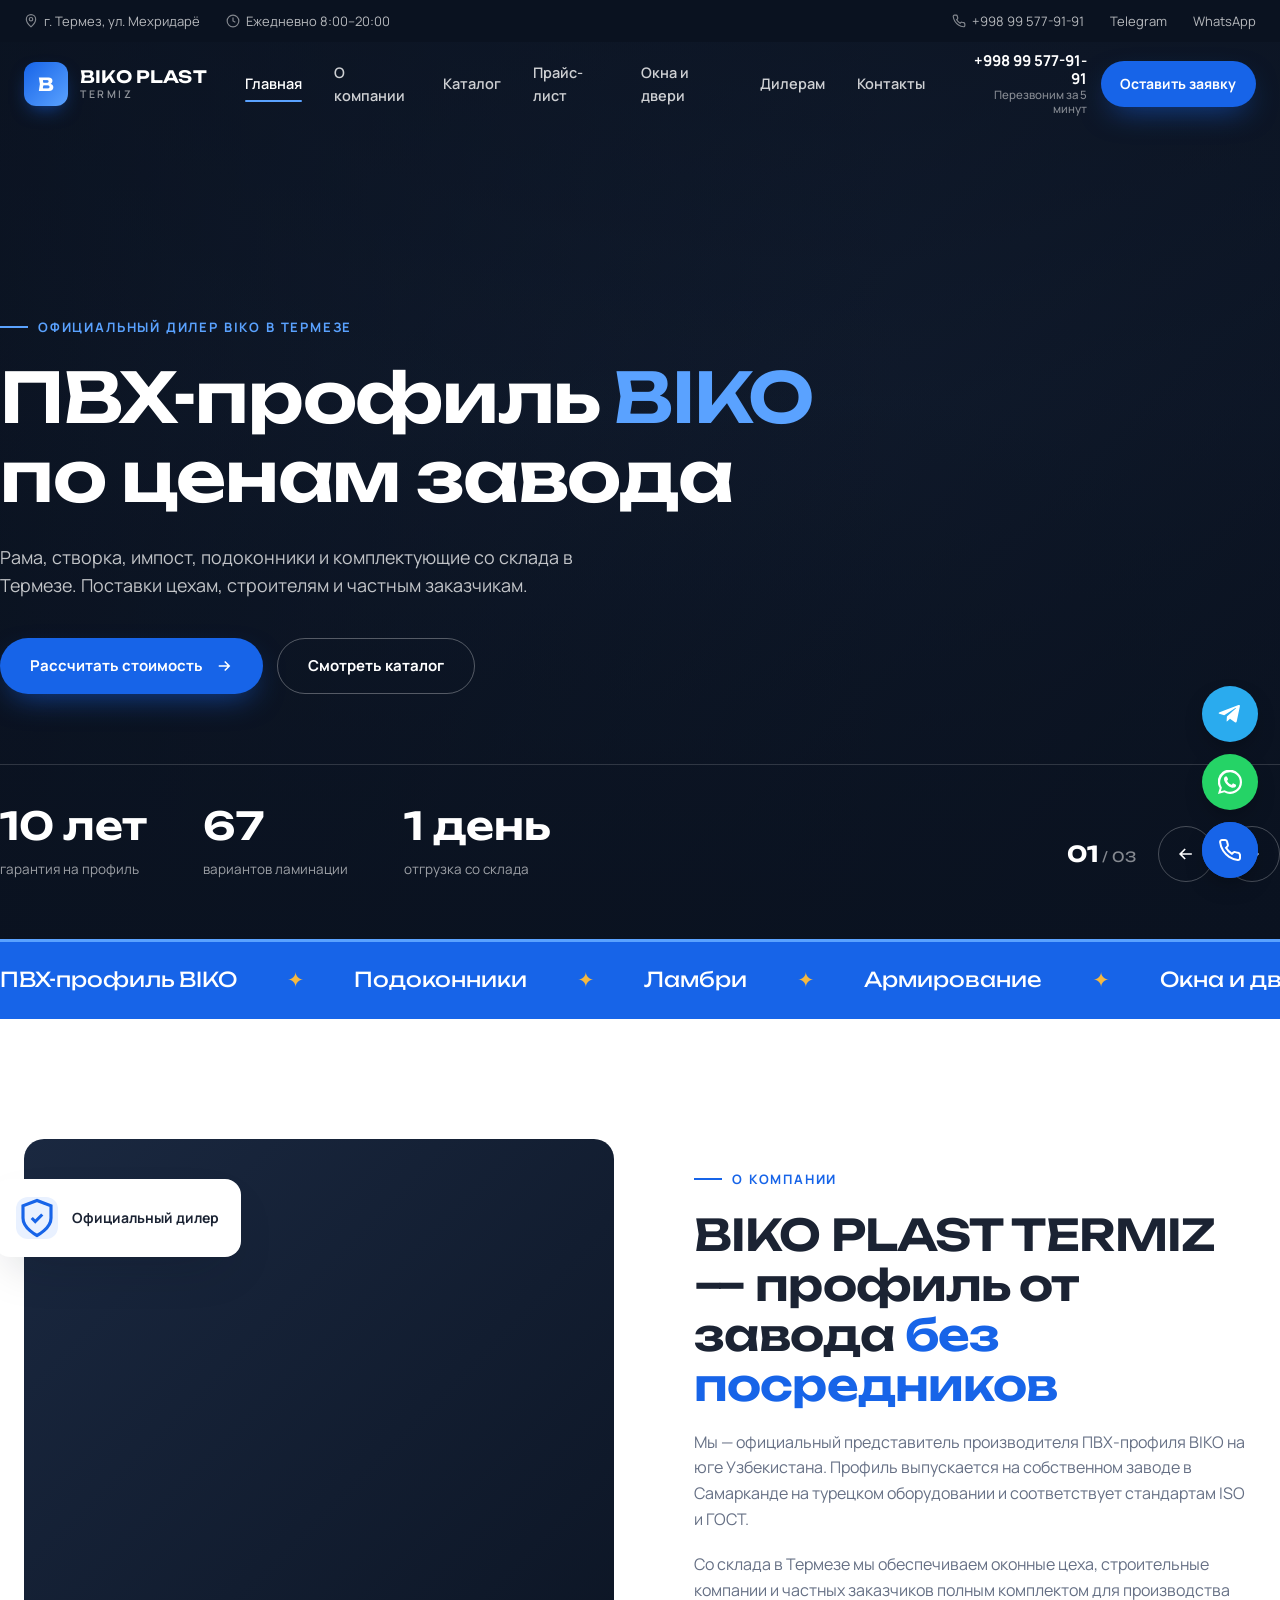
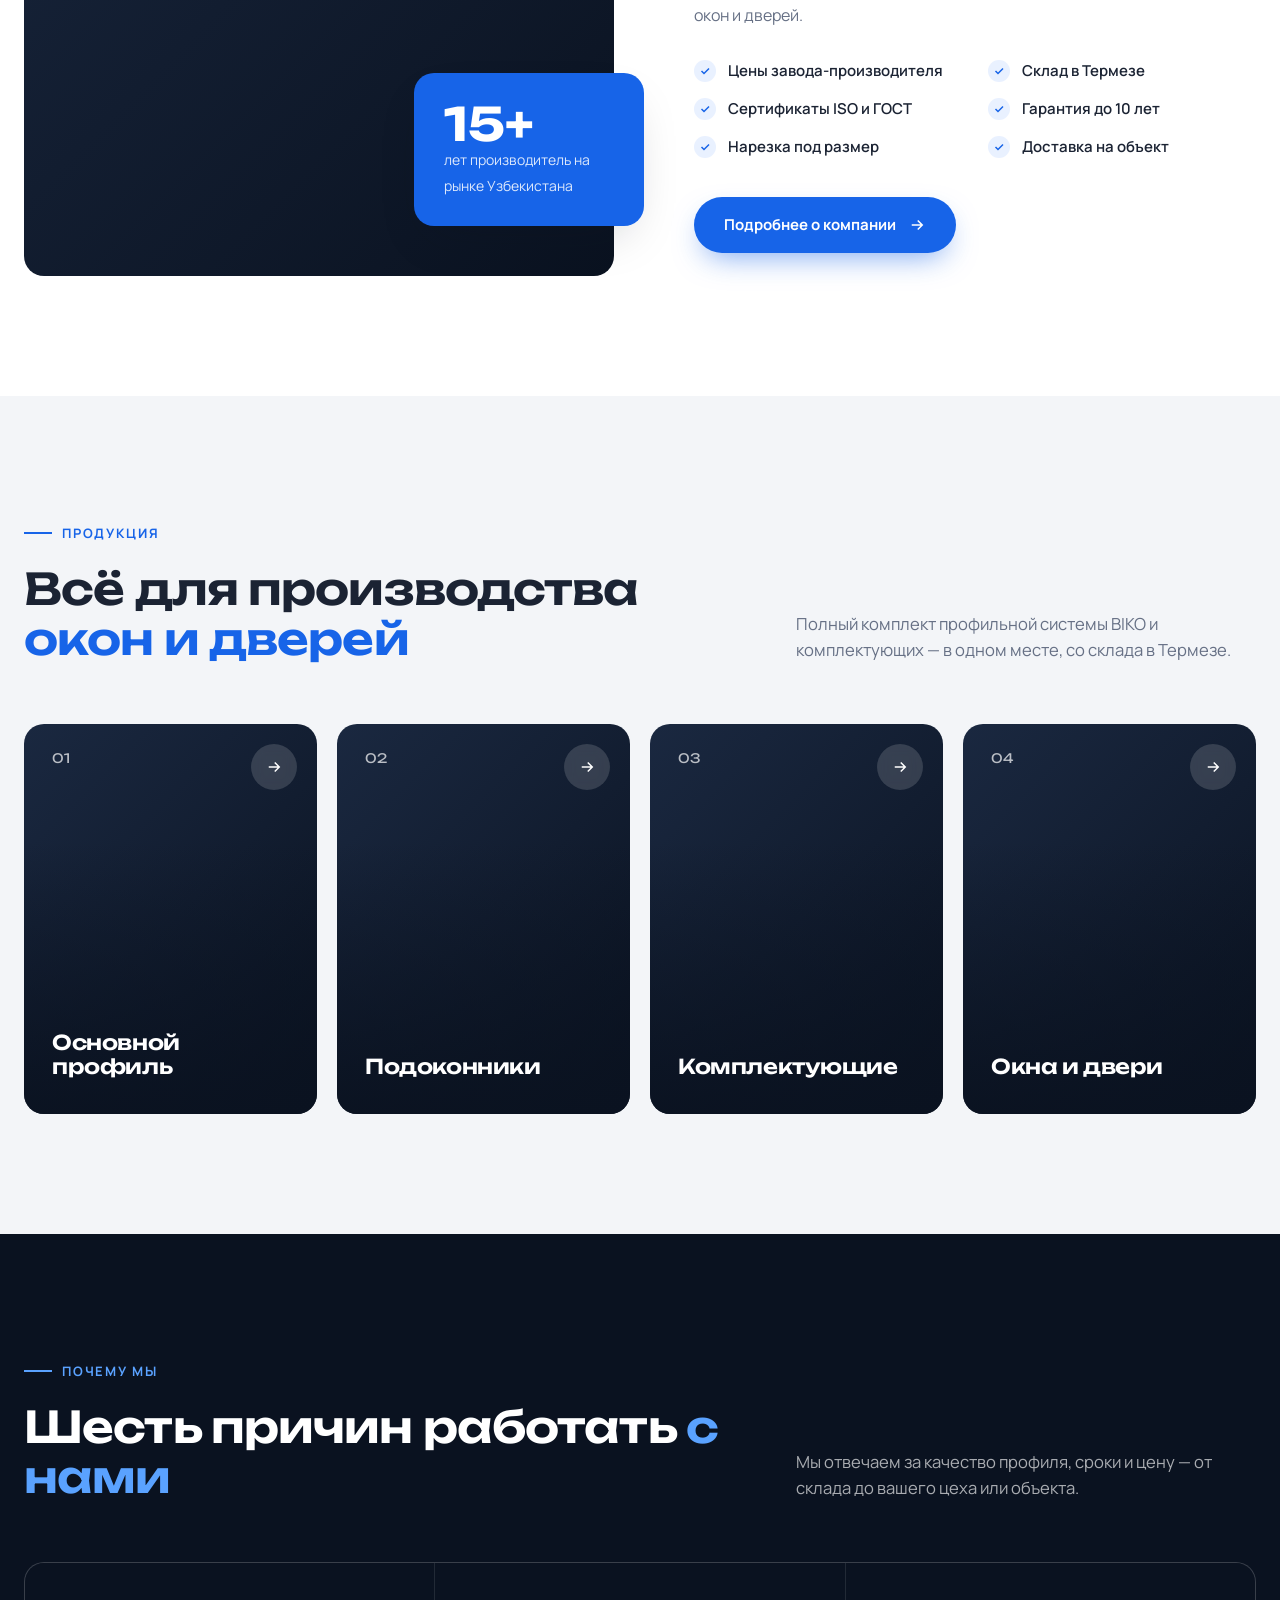
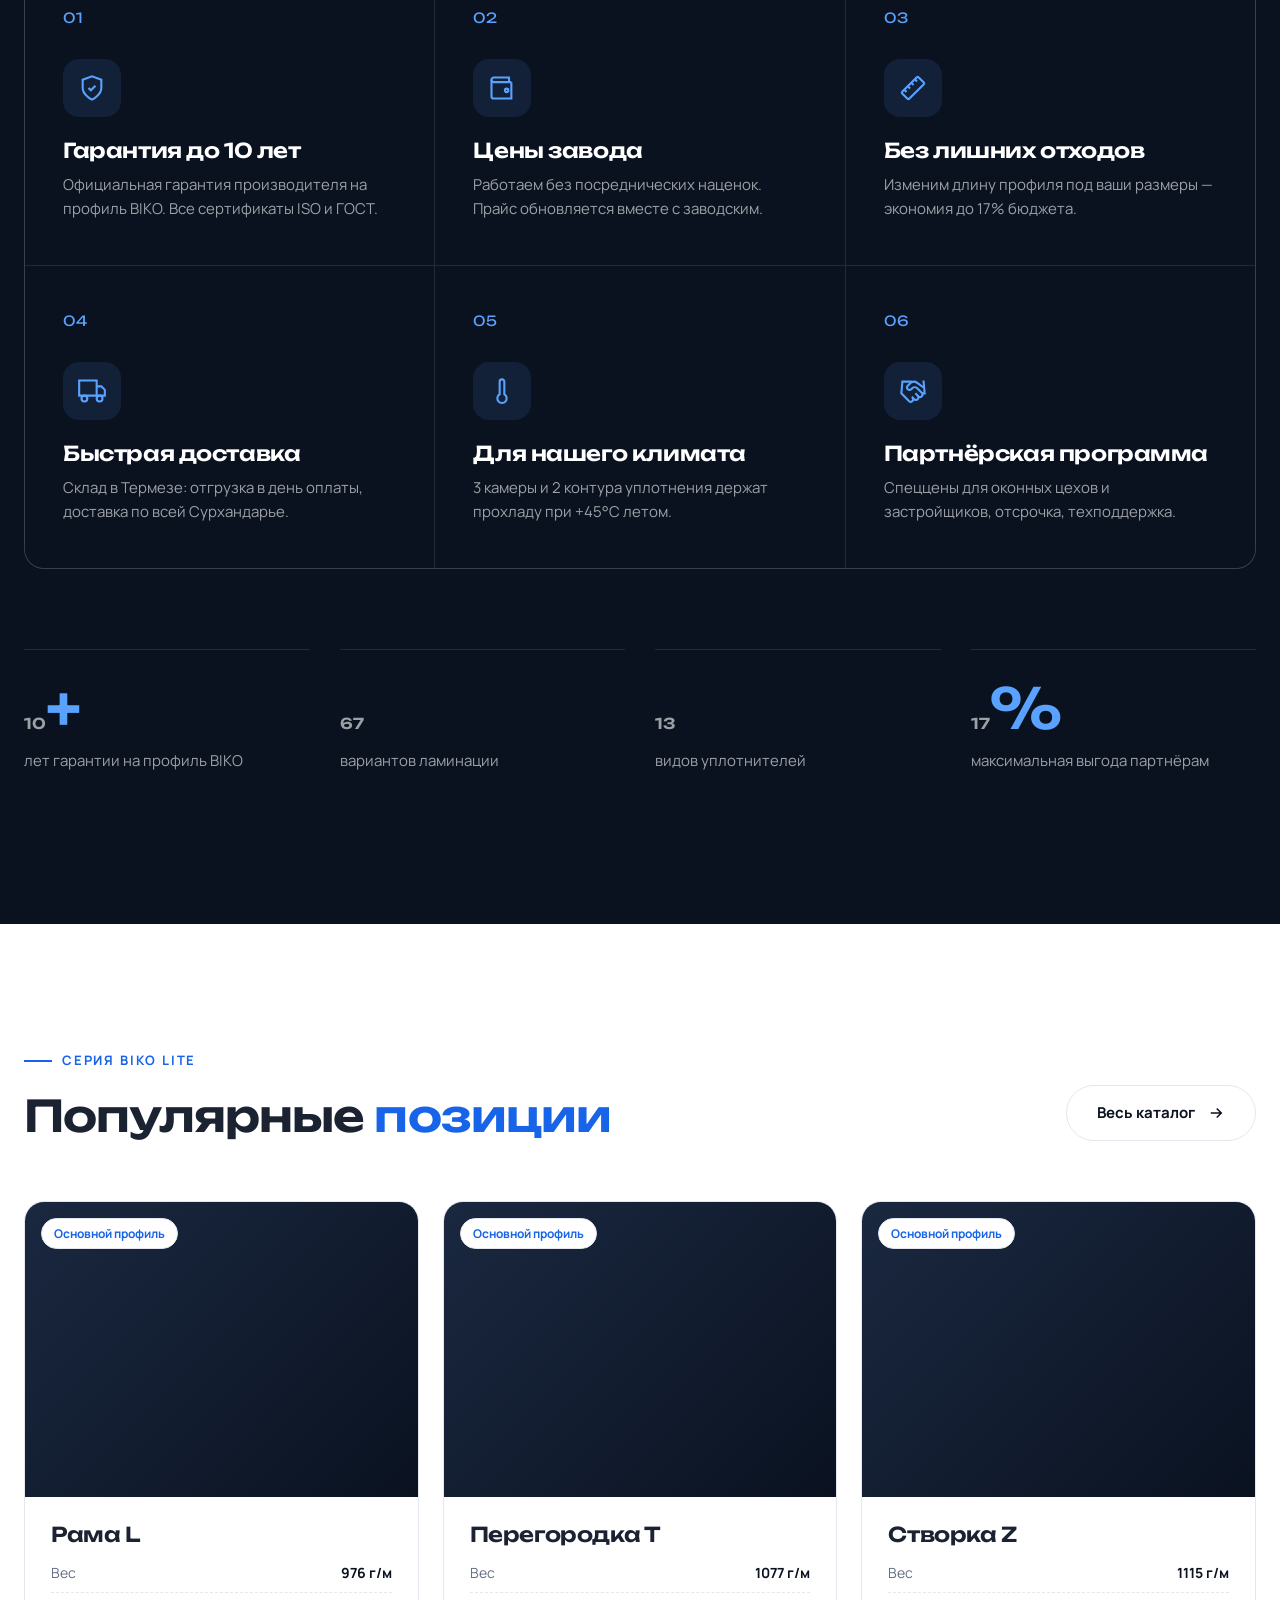
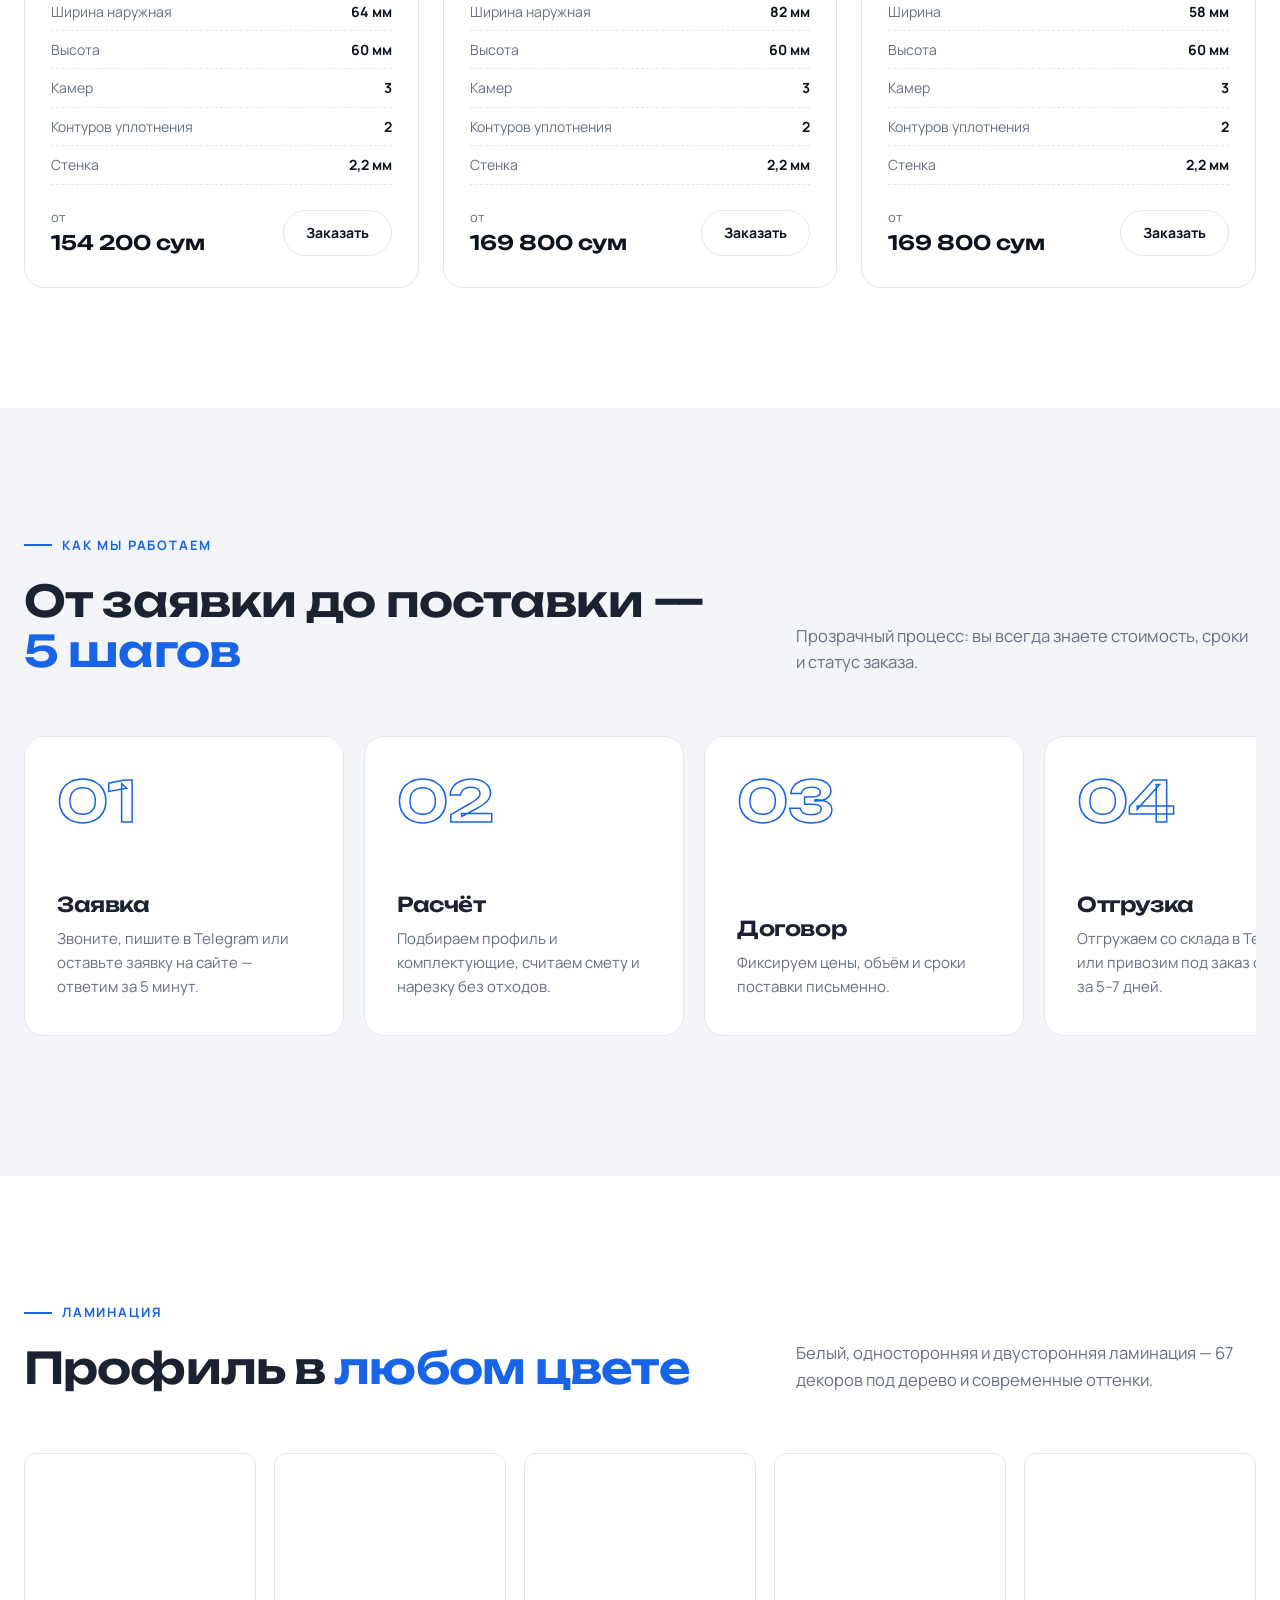
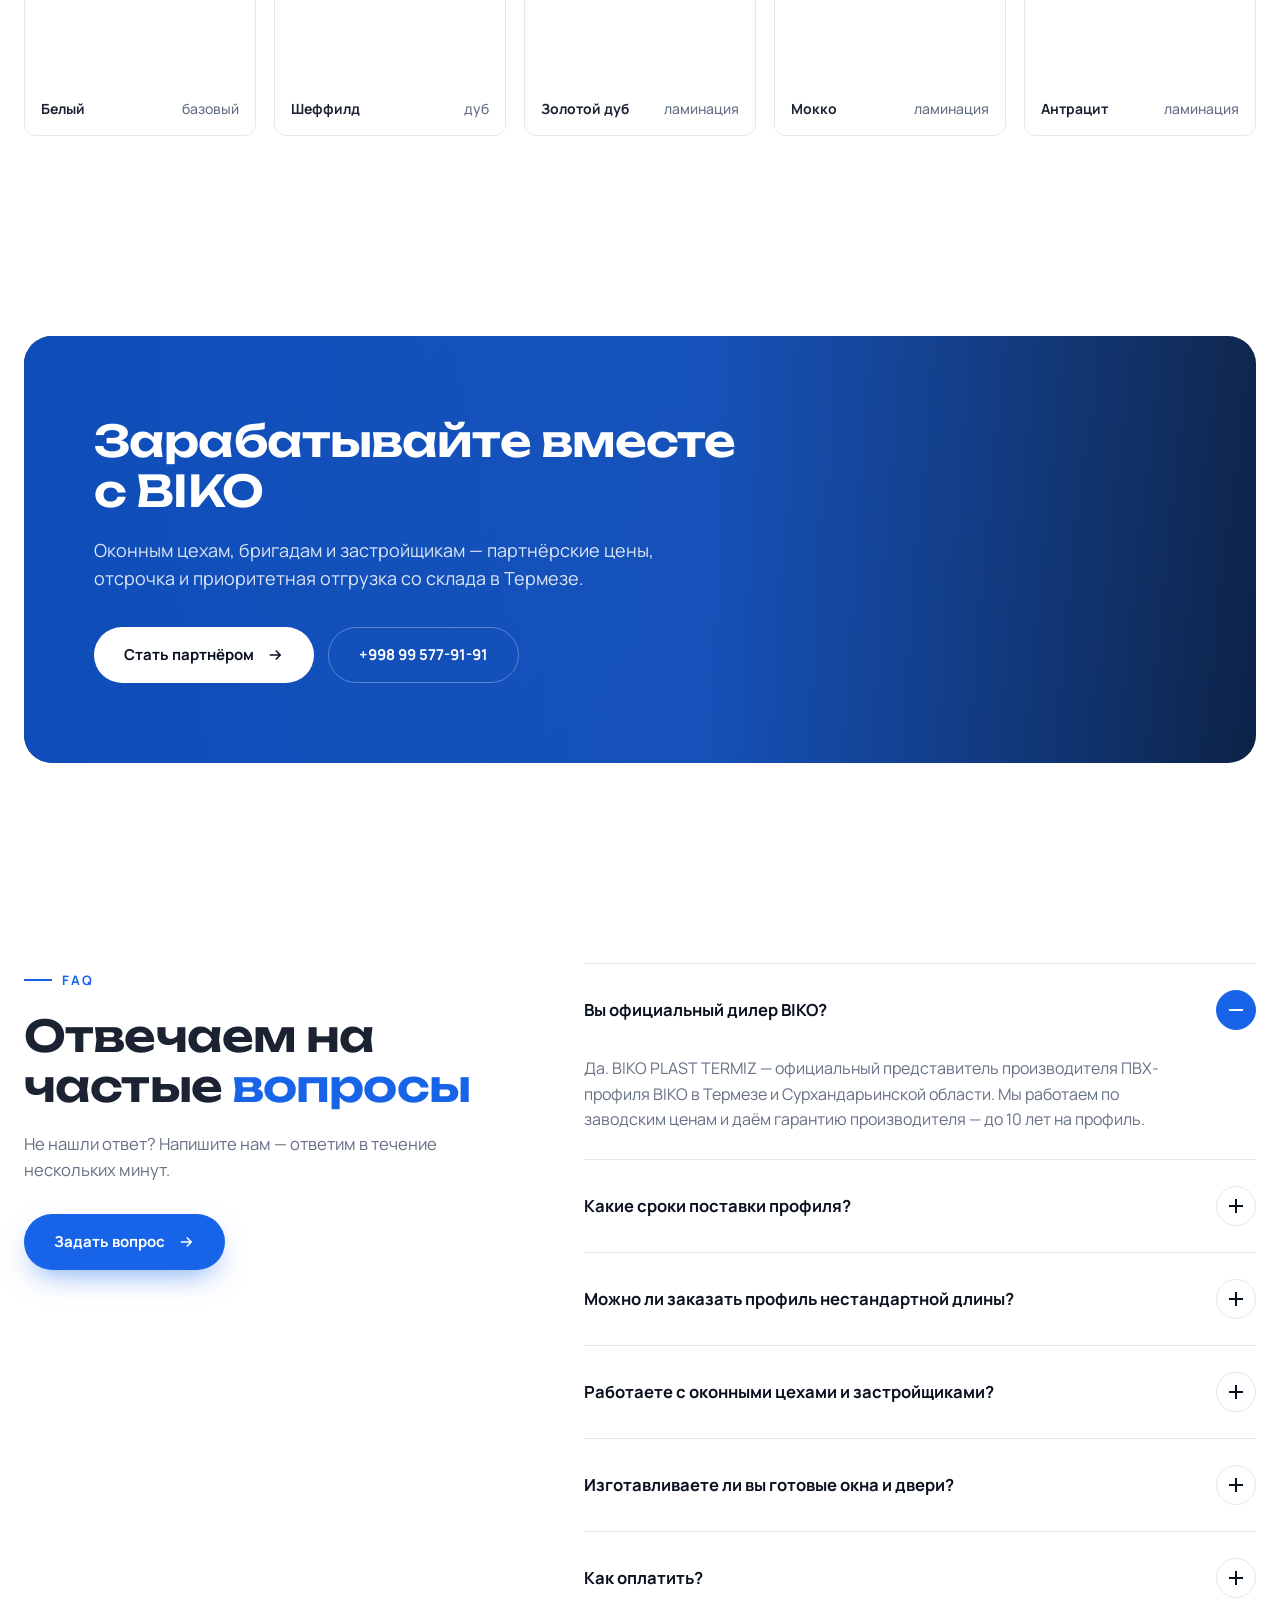
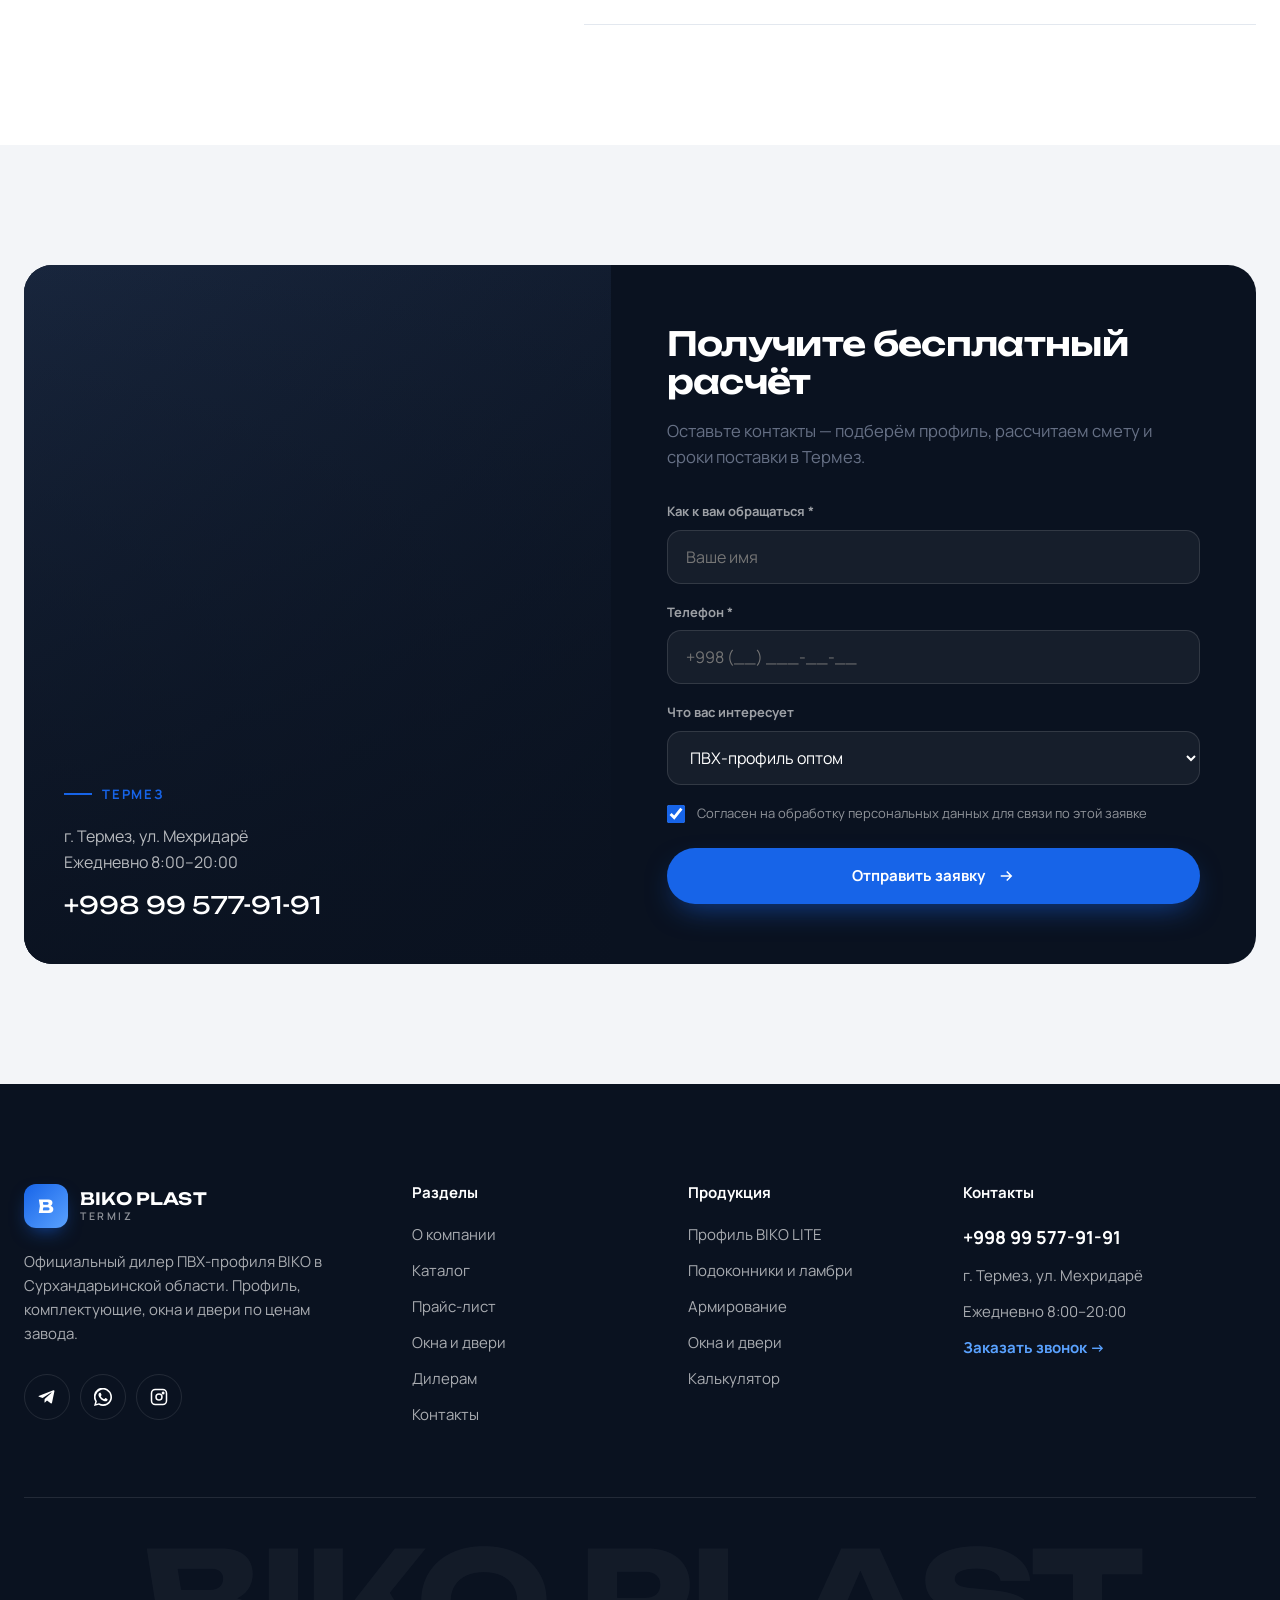
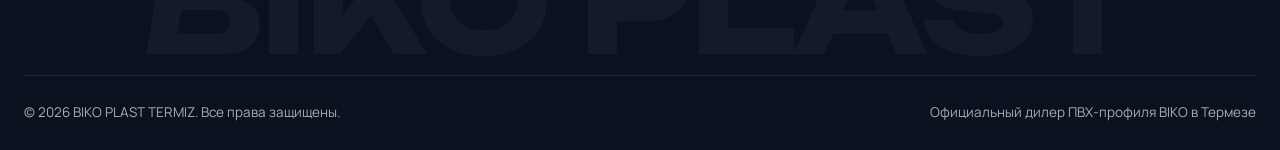
==== index.html @ 54c4185f "Add files via upload" ====
<!doctype html>
<html lang="ru">
<head>
<meta charset="utf-8">
<meta name="viewport" content="width=device-width, initial-scale=1">
<title>BIKO PLAST TERMIZ — ПВХ профиль BIKO в Термезе | Официальный дилер</title>
<meta name="description" content="Официальный дилер ПВХ-профиля BIKO в Термезе. Профиль, подоконники, комплектующие, окна и двери по ценам завода. Склад в Термезе, доставка по Сурхандарье.">
<meta property="og:title" content="BIKO PLAST TERMIZ — ПВХ профиль BIKO в Термезе | Официальный дилер">
<meta property="og:description" content="Официальный дилер ПВХ-профиля BIKO в Термезе. Профиль, подоконники, комплектующие, окна и двери по ценам завода. Склад в Термезе, доставка по Сурхандарье.">
<meta property="og:image" content="https://images.unsplash.com/photo-1600585154340-be6161a56a0c?auto=format&fit=crop&w=1600&q=75">
<meta property="og:type" content="website">
<meta property="og:locale" content="ru_RU">
<meta name="theme-color" content="#0A1220">
<link rel="icon" href="favicon.svg" type="image/svg+xml">
<link rel="preconnect" href="https://fonts.googleapis.com"><link rel="preconnect" href="https://fonts.gstatic.com" crossorigin>
<link href="https://fonts.googleapis.com/css2?family=Manrope:wght@400;500;600;700;800&family=Unbounded:wght@500;600;700&display=swap" rel="stylesheet">
<link rel="stylesheet" href="style.css">
<script type="application/ld+json">{"@context":"https://schema.org","@type":"LocalBusiness","name":"BIKO PLAST TERMIZ","description":"Официальный дилер ПВХ профиля BIKO в Термезе","telephone":"+998995779191","address":{"@type":"PostalAddress","addressLocality":"Термез","streetAddress":"ул. Мехридарё","addressCountry":"UZ"},"openingHours":"Mo-Su 08:00-20:00"}</script>
</head>
<body data-page="index.html">
<div class="preloader"><div class="preloader__logo">BIKO <b>PLAST</b></div><div class="preloader__bar"><i></i></div><div class="preloader__pct">0%</div></div>
<div class="topbar"><div class="container">
  <div class="topbar__l"><a href="contacts.html"><svg viewBox="0 0 24 24" fill="none" stroke="currentColor" stroke-width="2"><path d="M12 22s8-6.5 8-13a8 8 0 1 0-16 0c0 6.5 8 13 8 13z"/><circle cx="12" cy="9" r="3"/></svg>г. Термез, ул. Мехридарё</a><span><svg viewBox="0 0 24 24" fill="none" stroke="currentColor" stroke-width="2"><circle cx="12" cy="12" r="10"/><path d="M12 6v6l4 2"/></svg>Ежедневно 8:00–20:00</span></div>
  <div class="topbar__r"><a href="tel:+998995779191"><svg viewBox="0 0 24 24" fill="none" stroke="currentColor" stroke-width="2"><path d="M22 16.9v3a2 2 0 0 1-2.2 2 19.8 19.8 0 0 1-8.6-3.1 19.5 19.5 0 0 1-6-6A19.8 19.8 0 0 1 2.1 4.2 2 2 0 0 1 4.1 2h3a2 2 0 0 1 2 1.7c.1.9.4 1.8.7 2.7a2 2 0 0 1-.5 2.1L8 9.8a16 16 0 0 0 6 6l1.3-1.3a2 2 0 0 1 2.1-.4c.9.3 1.8.6 2.7.7a2 2 0 0 1 1.7 2z"/></svg>+998 99 577-91-91</a><a class="hide-sm" href="https://t.me/+998995779191" target="_blank" rel="noopener">Telegram</a><a class="hide-sm" href="https://wa.me/998995779191" target="_blank" rel="noopener">WhatsApp</a></div>
</div></div>
<header class="header header--overlay">
  <div class="container">
    <a href="index.html" class="logo" aria-label="BIKO PLAST TERMIZ"><span class="logo__mark">B</span><span class="logo__text">BIKO PLAST<small>TERMIZ</small></span></a>
    <nav class="nav"><a href="index.html" class="active">Главная</a><a href="about.html">О компании</a><a href="catalog.html">Каталог</a><a href="prices.html">Прайс-лист</a><a href="windows.html">Окна и двери</a><a href="dealers.html">Дилерам</a><a href="contacts.html">Контакты</a></nav>
    <div class="header__cta">
      <a class="header__phone" href="tel:+998995779191">+998 99 577-91-91<small>Перезвоним за 5 минут</small></a>
      <a href="#" class="btn btn--primary btn--sm" data-modal="#m-lead" data-subject="Консультация">Оставить заявку</a>
      <button class="burger" aria-label="Меню"><span></span><span></span><span></span></button>
    </div>
  </div>
</header>
<div class="mobile-menu"><nav><a href="index.html">Главная<span>01</span></a><a href="about.html">О компании<span>02</span></a><a href="catalog.html">Каталог<span>03</span></a><a href="prices.html">Прайс-лист<span>04</span></a><a href="windows.html">Окна и двери<span>05</span></a><a href="dealers.html">Дилерам<span>06</span></a><a href="contacts.html">Контакты<span>07</span></a></nav>
  <div class="mm-contacts"><span>Ежедневно 8:00–20:00</span><a href="tel:+998995779191">+998 99 577-91-91</a><span>г. Термез, ул. Мехридарё</span></div>
  <a href="#" class="btn btn--primary" data-modal="#m-lead" data-subject="Консультация">Оставить заявку <svg viewBox="0 0 24 24" fill="none" stroke="currentColor" stroke-width="2"><path d="M5 12h14M13 6l6 6-6 6"/></svg></a>
</div>
<main id="content">
<section class="hero"><div class="hero__slides"><div class="hero__slide active"><img src="https://images.unsplash.com/photo-1600585154340-be6161a56a0c?auto=format&fit=crop&w=1600&q=75" alt="" fetchpriority="high"></div><div class="hero__slide"><img src="https://images.unsplash.com/photo-1600607687939-ce8a6c25118c?auto=format&fit=crop&w=1600&q=75" alt="" loading="lazy"></div><div class="hero__slide"><img src="https://images.unsplash.com/photo-1504307651254-35680f356dfd?auto=format&fit=crop&w=1600&q=75" alt="" loading="lazy"></div></div><div class="container hero__inner"><div class="hero__content"><div class="hero__text active"><span class="eyebrow">Официальный дилер BIKO в Термезе</span><h1>ПВХ-профиль <span class="accent">BIKO</span> по ценам завода</h1><p>Рама, створка, импост, подоконники и комплектующие со склада в Термезе. Поставки цехам, строителям и частным заказчикам.</p><div class="btn-row"><a href="#" class="btn btn--primary" data-modal="#m-lead" data-subject="Расчёт стоимости">Рассчитать стоимость <svg viewBox="0 0 24 24" fill="none" stroke="currentColor" stroke-width="2"><path d="M5 12h14M13 6l6 6-6 6"/></svg></a><a href="catalog.html" class="btn btn--ghost">Смотреть каталог</a></div></div><div class="hero__text"><span class="eyebrow">Окна и двери под ключ</span><h1>Тёплые окна для <span class="accent">жаркого</span> климата</h1><p>3-камерный профиль BIKO держит прохладу летом и тепло зимой. Замер, изготовление и монтаж по Сурхандарьинской области.</p><div class="btn-row"><a href="#" class="btn btn--primary" data-modal="#m-lead" data-subject="Расчёт стоимости">Рассчитать стоимость <svg viewBox="0 0 24 24" fill="none" stroke="currentColor" stroke-width="2"><path d="M5 12h14M13 6l6 6-6 6"/></svg></a><a href="catalog.html" class="btn btn--ghost">Смотреть каталог</a></div></div><div class="hero__text"><span class="eyebrow">Для застройщиков и цехов</span><h1>Выгода до <span class="accent">17%</span> для партнёров</h1><p>Специальные цены от объёма, нарезка профиля под размер без отходов и доставка прямо на объект.</p><div class="btn-row"><a href="#" class="btn btn--primary" data-modal="#m-lead" data-subject="Расчёт стоимости">Рассчитать стоимость <svg viewBox="0 0 24 24" fill="none" stroke="currentColor" stroke-width="2"><path d="M5 12h14M13 6l6 6-6 6"/></svg></a><a href="catalog.html" class="btn btn--ghost">Смотреть каталог</a></div></div></div>
  <div class="hero__bottom"><div class="hero__stats">
    <div class="hero__stat"><b>10 лет</b><span>гарантия на профиль</span></div>
    <div class="hero__stat"><b>67</b><span>вариантов ламинации</span></div>
    <div class="hero__stat"><b>1 день</b><span>отгрузка со склада</span></div></div>
  <div class="hero__ctrl"><div class="hero__count"><b>01</b> / 03</div><div class="hero__arrows"><button class="arrow hero__prev" aria-label="Назад"><svg viewBox="0 0 24 24" fill="none" stroke="currentColor" stroke-width="2"><path d="M19 12H5M11 6l-6 6 6 6"/></svg></button><button class="arrow hero__next" aria-label="Вперёд"><svg viewBox="0 0 24 24" fill="none" stroke="currentColor" stroke-width="2"><path d="M5 12h14M13 6l6 6-6 6"/></svg></button></div></div></div></div>
  <div class="hero__progress"></div></section><div class="marquee"><div class="marquee__track"><span>ПВХ-профиль BIKO</span><span>Подоконники</span><span>Ламбри</span><span>Армирование</span><span>Окна и двери</span><span>Доставка по Сурхандарье</span><span>ПВХ-профиль BIKO</span><span>Подоконники</span><span>Ламбри</span><span>Армирование</span><span>Окна и двери</span><span>Доставка по Сурхандарье</span></div></div><section class="section"><div class="container split">
  <div class="split__media rv"><div class="img-main"><img src="https://sps-biko.uz/wp-content/uploads/2023/05/c0097t01.jpg" alt="Производство ПВХ-профиля BIKO" loading="lazy"></div>
    <div class="split__float"><span class="ic"><svg viewBox="0 0 24 24" fill="none" stroke="currentColor" stroke-width="1.8"><path d="M12 22s8-4 8-10V5l-8-3-8 3v7c0 6 8 10 8 10z"/><path d="m9 12 2 2 4-4"/></svg></span>Официальный дилер</div>
    <div class="split__badge"><b>15+</b><span>лет производитель на рынке Узбекистана</span></div></div>
  <div class="split__content rv rv-d1"><span class="eyebrow">О компании</span><h2>BIKO PLAST TERMIZ — профиль от завода <span class="accent">без посредников</span></h2>
    <p>Мы — официальный представитель производителя ПВХ-профиля BIKO на юге Узбекистана. Профиль выпускается на собственном заводе в Самарканде на турецком оборудовании и соответствует стандартам ISO и ГОСТ.</p>
    <p>Со склада в Термезе мы обеспечиваем оконные цеха, строительные компании и частных заказчиков полным комплектом для производства окон и дверей.</p>
    <ul class="checks"><li>Цены завода-производителя</li><li>Склад в Термезе</li><li>Сертификаты ISO и ГОСТ</li><li>Гарантия до 10 лет</li><li>Нарезка под размер</li><li>Доставка на объект</li></ul>
    <a href="about.html" class="btn btn--primary">Подробнее о компании <svg viewBox="0 0 24 24" fill="none" stroke="currentColor" stroke-width="2"><path d="M5 12h14M13 6l6 6-6 6"/></svg></a></div></div></section><section class="section section--gray"><div class="container">
  <div class="sec-head"><div class="rv"><span class="eyebrow">Продукция</span><h2>Всё для производства <span class="accent">окон и дверей</span></h2></div><p class="lead rv rv-d1">Полный комплект профильной системы BIKO и комплектующих — в одном месте, со склада в Термезе.</p></div>
  <div class="cats"><a href="catalog.html" class="cat rv rv-d1"><img src="https://sps-biko.uz/wp-content/uploads/2023/05/rama.jpg" alt="Основной профиль" loading="lazy" style="background:#fff;object-fit:contain;padding:40px 30px 120px"><span class="cat__num">01</span><span class="cat__go"><svg viewBox="0 0 24 24" fill="none" stroke="currentColor" stroke-width="2"><path d="M5 12h14M13 6l6 6-6 6"/></svg></span><div class="cat__body"><h3>Основной профиль</h3><p>Рама, створка, импост, балконный профиль и штапик серии BIKO LITE.</p></div></a><a href="catalog.html#extra" class="cat rv rv-d2"><img src="https://sps-biko.uz/wp-content/uploads/2023/05/podokonnik.jpg" alt="Подоконники" loading="lazy" style="background:#fff;object-fit:contain;padding:40px 30px 120px"><span class="cat__num">02</span><span class="cat__go"><svg viewBox="0 0 24 24" fill="none" stroke="currentColor" stroke-width="2"><path d="M5 12h14M13 6l6 6-6 6"/></svg></span><div class="cat__body"><h3>Подоконники</h3><p>Ширина 25, 30 и 35 см, белые и с ламинацией под дерево.</p></div></a><a href="catalog.html#extra" class="cat rv rv-d3"><img src="https://sps-biko.uz/wp-content/uploads/2023/05/armirovanniy-profil.jpg" alt="Комплектующие" loading="lazy" style="background:#fff;object-fit:contain;padding:40px 30px 120px"><span class="cat__num">03</span><span class="cat__go"><svg viewBox="0 0 24 24" fill="none" stroke="currentColor" stroke-width="2"><path d="M5 12h14M13 6l6 6-6 6"/></svg></span><div class="cat__body"><h3>Комплектующие</h3><p>Металлический усилитель 1–1,2 мм, соединители, заглушки.</p></div></a><a href="windows.html" class="cat rv rv-d1"><img src="https://images.unsplash.com/photo-1513694203232-719a280e022f?auto=format&fit=crop&w=1600&q=75" alt="Окна и двери" loading="lazy" style=""><span class="cat__num">04</span><span class="cat__go"><svg viewBox="0 0 24 24" fill="none" stroke="currentColor" stroke-width="2"><path d="M5 12h14M13 6l6 6-6 6"/></svg></span><div class="cat__body"><h3>Окна и двери</h3><p>Готовые изделия из профиля BIKO с замером и монтажом.</p></div></a></div></div></section><section class="section section--dark"><div class="container">
  <div class="sec-head"><div class="rv"><span class="eyebrow">Почему мы</span><h2>Шесть причин работать <span class="accent">с нами</span></h2></div><p class="lead rv rv-d1">Мы отвечаем за качество профиля, сроки и цену — от склада до вашего цеха или объекта.</p></div>
  <div class="tiles"><div class="tile rv rv-d1"><span class="tile__num">01</span><div class="tile__ic"><svg viewBox="0 0 24 24" fill="none" stroke="currentColor" stroke-width="1.8"><path d="M12 22s8-4 8-10V5l-8-3-8 3v7c0 6 8 10 8 10z"/><path d="m9 12 2 2 4-4"/></svg></div><h3>Гарантия до 10 лет</h3><p>Официальная гарантия производителя на профиль BIKO. Все сертификаты ISO и ГОСТ.</p></div><div class="tile rv rv-d2"><span class="tile__num">02</span><div class="tile__ic"><svg viewBox="0 0 24 24" fill="none" stroke="currentColor" stroke-width="1.8"><path d="M20 7H5a2 2 0 0 1 0-4h13v4"/><path d="M3 5v14a2 2 0 0 0 2 2h15V7"/><circle cx="16" cy="14" r="1.5"/></svg></div><h3>Цены завода</h3><p>Работаем без посреднических наценок. Прайс обновляется вместе с заводским.</p></div><div class="tile rv rv-d3"><span class="tile__num">03</span><div class="tile__ic"><svg viewBox="0 0 24 24" fill="none" stroke="currentColor" stroke-width="1.8"><path d="M21.3 8.7 8.7 21.3a1 1 0 0 1-1.4 0l-4.6-4.6a1 1 0 0 1 0-1.4L15.3 2.7a1 1 0 0 1 1.4 0l4.6 4.6a1 1 0 0 1 0 1.4z"/><path d="m7.5 10.5 2 2M10.5 7.5l2 2M13.5 4.5l2 2M4.5 13.5l2 2"/></svg></div><h3>Без лишних отходов</h3><p>Изменим длину профиля под ваши размеры — экономия до 17% бюджета.</p></div><div class="tile rv rv-d1"><span class="tile__num">04</span><div class="tile__ic"><svg viewBox="0 0 24 24" fill="none" stroke="currentColor" stroke-width="1.8"><path d="M1 3h15v13H1zM16 8h4l3 3v5h-7z"/><circle cx="5.5" cy="18.5" r="2.5"/><circle cx="18.5" cy="18.5" r="2.5"/></svg></div><h3>Быстрая доставка</h3><p>Склад в Термезе: отгрузка в день оплаты, доставка по всей Сурхандарье.</p></div><div class="tile rv rv-d2"><span class="tile__num">05</span><div class="tile__ic"><svg viewBox="0 0 24 24" fill="none" stroke="currentColor" stroke-width="1.8"><path d="M14 14.8V4a2 2 0 0 0-4 0v10.8a4 4 0 1 0 4 0z"/></svg></div><h3>Для нашего климата</h3><p>3 камеры и 2 контура уплотнения держат прохладу при +45°C летом.</p></div><div class="tile rv rv-d3"><span class="tile__num">06</span><div class="tile__ic"><svg viewBox="0 0 24 24" fill="none" stroke="currentColor" stroke-width="1.8"><path d="m11 17 2 2a1 1 0 1 0 3-3"/><path d="m14 14 2.5 2.5a1 1 0 1 0 3-3l-3.9-3.9a3 3 0 0 0-4.2 0l-.9.9a1 1 0 1 1-3-3l2.8-2.8a5 5 0 0 1 6 .8L21 9"/><path d="m21 3 1 11h-2M3 3 2 14l6.5 6.5a1 1 0 1 0 3-3M3 4h8"/></svg></div><h3>Партнёрская программа</h3><p>Спеццены для оконных цехов и застройщиков, отсрочка, техподдержка.</p></div></div>
  <div class="counters" style="margin-top:80px">
    <div class="counter rv"><b><span data-count="10">0</span><em>+</em></b><span>лет гарантии на профиль BIKO</span></div>
    <div class="counter rv rv-d1"><b><span data-count="67">0</span></b><span>вариантов ламинации</span></div>
    <div class="counter rv rv-d2"><b><span data-count="13">0</span></b><span>видов уплотнителей</span></div>
    <div class="counter rv rv-d3"><b><span data-count="17">0</span><em>%</em></b><span>максимальная выгода партнёрам</span></div>
  </div></div></section><section class="section"><div class="container">
  <div class="sec-head"><div class="rv"><span class="eyebrow">Серия BIKO LITE</span><h2>Популярные <span class="accent">позиции</span></h2></div><a href="catalog.html" class="btn btn--outline rv">Весь каталог <svg viewBox="0 0 24 24" fill="none" stroke="currentColor" stroke-width="2"><path d="M5 12h14M13 6l6 6-6 6"/></svg></a></div>
  <div class="products"><article class="product rv rv-d1" data-cat="main">
  <div class="product__img"><span class="product__tag">Основной профиль</span><img src="https://sps-biko.uz/wp-content/uploads/2023/05/rama.jpg" alt="Рама L — ПВХ профиль BIKO" loading="lazy"></div>
  <div class="product__body"><h3>Рама L</h3><ul class="specs"><li>Вес<b>976 г/м</b></li><li>Ширина наружная<b>64 мм</b></li><li>Высота<b>60 мм</b></li><li>Камер<b>3</b></li><li>Контуров уплотнения<b>2</b></li><li>Стенка<b>2,2 мм</b></li></ul>
  <div class="product__foot"><div class="price-from">от<b>154 200 сум</b></div><a href="#" class="btn btn--outline btn--sm" data-modal="#m-lead" data-subject="Заказ: Рама L">Заказать</a></div></div>
</article><article class="product rv rv-d2" data-cat="main">
  <div class="product__img"><span class="product__tag">Основной профиль</span><img src="https://sps-biko.uz/wp-content/uploads/2023/05/peregorodka.jpg" alt="Перегородка Т — ПВХ профиль BIKO" loading="lazy"></div>
  <div class="product__body"><h3>Перегородка Т</h3><ul class="specs"><li>Вес<b>1077 г/м</b></li><li>Ширина наружная<b>82 мм</b></li><li>Высота<b>60 мм</b></li><li>Камер<b>3</b></li><li>Контуров уплотнения<b>2</b></li><li>Стенка<b>2,2 мм</b></li></ul>
  <div class="product__foot"><div class="price-from">от<b>169 800 сум</b></div><a href="#" class="btn btn--outline btn--sm" data-modal="#m-lead" data-subject="Заказ: Перегородка Т">Заказать</a></div></div>
</article><article class="product rv rv-d3" data-cat="main">
  <div class="product__img"><span class="product__tag">Основной профиль</span><img src="https://sps-biko.uz/wp-content/uploads/2023/05/stvorka.jpg" alt="Створка Z — ПВХ профиль BIKO" loading="lazy"></div>
  <div class="product__body"><h3>Створка Z</h3><ul class="specs"><li>Вес<b>1115 г/м</b></li><li>Ширина<b>58 мм</b></li><li>Высота<b>60 мм</b></li><li>Камер<b>3</b></li><li>Контуров уплотнения<b>2</b></li><li>Стенка<b>2,2 мм</b></li></ul>
  <div class="product__foot"><div class="price-from">от<b>169 800 сум</b></div><a href="#" class="btn btn--outline btn--sm" data-modal="#m-lead" data-subject="Заказ: Створка Z">Заказать</a></div></div>
</article></div></div></section><section class="section section--gray"><div class="container">
  <div class="sec-head"><div class="rv"><span class="eyebrow">Как мы работаем</span><h2>От заявки до поставки — <span class="accent">5 шагов</span></h2></div><p class="lead rv rv-d1">Прозрачный процесс: вы всегда знаете стоимость, сроки и статус заказа.</p></div>
  <div class="hscroll rv"><div class="step"><span class="step__n">01</span><h3>Заявка</h3><p>Звоните, пишите в Telegram или оставьте заявку на сайте — ответим за 5 минут.</p></div><div class="step"><span class="step__n">02</span><h3>Расчёт</h3><p>Подбираем профиль и комплектующие, считаем смету и нарезку без отходов.</p></div><div class="step"><span class="step__n">03</span><h3>Договор</h3><p>Фиксируем цены, объём и сроки поставки письменно.</p></div><div class="step"><span class="step__n">04</span><h3>Отгрузка</h3><p>Отгружаем со склада в Термезе или привозим под заказ с завода за 5–7 дней.</p></div><div class="step"><span class="step__n">05</span><h3>Доставка</h3><p>Доставляем в цех или на объект по Термезу и Сурхандарьинской области.</p></div></div></div></section><section class="section"><div class="container">
  <div class="sec-head"><div class="rv"><span class="eyebrow">Ламинация</span><h2>Профиль в <span class="accent">любом цвете</span></h2></div><p class="lead rv rv-d1">Белый, односторонняя и двусторонняя ламинация — 67 декоров под дерево и современные оттенки.</p></div>
  <div class="colors"><div class="color rv rv-d1"><div class="color__sw" style="background-image:url(https://sps-biko.uz/wp-content/uploads/2023/05/white.webp)"></div><div class="color__name">Белый<span>базовый</span></div></div><div class="color rv rv-d2"><div class="color__sw" style="background-image:url(https://sps-biko.uz/wp-content/uploads/2023/05/shefild.webp)"></div><div class="color__name">Шеффилд<span>дуб</span></div></div><div class="color rv rv-d3"><div class="color__sw" style="background-image:url(https://sps-biko.uz/wp-content/uploads/2023/05/zolotoy-dub.webp)"></div><div class="color__name">Золотой дуб<span>ламинация</span></div></div><div class="color rv rv-d1"><div class="color__sw" style="background-image:url(https://sps-biko.uz/wp-content/uploads/2023/05/mokko.webp)"></div><div class="color__name">Мокко<span>ламинация</span></div></div><div class="color rv rv-d2"><div class="color__sw" style="background-image:url(https://sps-biko.uz/wp-content/uploads/2023/05/grey.webp)"></div><div class="color__name">Антрацит<span>ламинация</span></div></div></div></div></section><section class="section section--sm"><div class="container"><div class="cta rv"><img class="bg" src="https://images.unsplash.com/photo-1504307651254-35680f356dfd?auto=format&fit=crop&w=1600&q=75" alt="" loading="lazy">
  <h2>Зарабатывайте вместе с BIKO</h2><p>Оконным цехам, бригадам и застройщикам — партнёрские цены, отсрочка и приоритетная отгрузка со склада в Термезе.</p><div class="btn-row"><a href="#" class="btn btn--white" data-modal="#m-lead" data-subject="Партнёрство">Стать партнёром <svg viewBox="0 0 24 24" fill="none" stroke="currentColor" stroke-width="2"><path d="M5 12h14M13 6l6 6-6 6"/></svg></a><a href="tel:+998995779191" class="btn btn--ghost">+998 99 577-91-91</a></div></div></div></section><section class="section"><div class="container faq">
  <div class="rv"><span class="eyebrow">FAQ</span><h2>Отвечаем на частые <span class="accent">вопросы</span></h2><p class="lead" style="margin:20px 0 30px">Не нашли ответ? Напишите нам — ответим в течение нескольких минут.</p><a href="#" class="btn btn--primary" data-modal="#m-lead" data-subject="Вопрос">Задать вопрос <svg viewBox="0 0 24 24" fill="none" stroke="currentColor" stroke-width="2"><path d="M5 12h14M13 6l6 6-6 6"/></svg></a></div>
  <div class="acc rv rv-d1"><div class="acc__item"><button class="acc__q">Вы официальный дилер BIKO?<i></i></button><div class="acc__a"><p>Да. BIKO PLAST TERMIZ — официальный представитель производителя ПВХ-профиля BIKO в Термезе и Сурхандарьинской области. Мы работаем по заводским ценам и даём гарантию производителя — до 10 лет на профиль.</p></div></div><div class="acc__item"><button class="acc__q">Какие сроки поставки профиля?<i></i></button><div class="acc__a"><p>Ходовые позиции — рама, створка, импост, штапик — есть на складе в Термезе и отгружаются в день оплаты. Позиции с ламинацией и нестандартной длиной — в среднем 5–7 дней под заказ.</p></div></div><div class="acc__item"><button class="acc__q">Можно ли заказать профиль нестандартной длины?<i></i></button><div class="acc__a"><p>Да. Чтобы сэкономить ваш бюджет и не платить за обрезки, завод изменяет длину хлыста под ваши размеры. Уточните объём у менеджера.</p></div></div><div class="acc__item"><button class="acc__q">Работаете с оконными цехами и застройщиками?<i></i></button><div class="acc__a"><p>Да, у нас есть партнёрская программа: специальные цены от объёма, отсрочка для постоянных клиентов, доставка на объект и техническая поддержка.</p></div></div><div class="acc__item"><button class="acc__q">Изготавливаете ли вы готовые окна и двери?<i></i></button><div class="acc__a"><p>Да. Помимо профиля мы принимаем заказы на готовые окна, двери, балконные блоки и перегородки из профиля BIKO с замером, доставкой и монтажом.</p></div></div><div class="acc__item"><button class="acc__q">Как оплатить?<i></i></button><div class="acc__a"><p>Наличными, переводом на карту или по безналичному расчёту для юридических лиц. Предоставляем все закрывающие документы.</p></div></div></div></div></section><section class="section section--gray" id="zayavka"><div class="container"><div class="contact-block rv">
  <div class="contact-block__media"><img src="https://images.unsplash.com/photo-1600607687939-ce8a6c25118c?auto=format&fit=crop&w=1600&q=75" alt="Окна из профиля BIKO в интерьере" loading="lazy">
    <div class="contact-block__info"><span class="eyebrow">Термез</span><p style="color:rgba(255,255,255,.7)">г. Термез, ул. Мехридарё<br>Ежедневно 8:00–20:00</p><a href="tel:+998995779191">+998 99 577-91-91</a></div></div>
  <div class="contact-block__form"><h2>Получите бесплатный расчёт</h2><p class="lead">Оставьте контакты — подберём профиль, рассчитаем смету и сроки поставки в Термез.</p>
    <form class="lead-form form-dark" novalidate>
    
  <input type="hidden" name="subject" data-label="Тема" value="Консультация">
  <div class="field"><label>Как к вам обращаться *</label><input name="name" data-label="Имя" required placeholder="Ваше имя"><span class="err">Укажите имя</span></div>
  <div class="field"><label>Телефон *</label><input type="tel" name="phone" data-label="Телефон" required placeholder="+998 (__) ___-__-__"><span class="err">Введите номер полностью</span></div>
  <div class="field"><label>Что вас интересует</label><select name="interest" data-label="Интерес"><option>ПВХ-профиль оптом</option><option>Готовые окна и двери</option><option>Подоконники и комплектующие</option><option>Партнёрство / дилерство</option></select></div>
  <label class="agree"><input type="checkbox" name="agree" required checked> Согласен на обработку персональных данных для связи по этой заявке</label>
  <button class="btn btn--primary" type="submit" style="width:100%">Отправить заявку <svg viewBox="0 0 24 24" fill="none" stroke="currentColor" stroke-width="2"><path d="M5 12h14M13 6l6 6-6 6"/></svg></button>
    </form></div></div></div></section></main>
<footer class="footer"><div class="container">
  <div class="footer__top">
    <div class="footer__about">
      <a href="index.html" class="logo"><span class="logo__mark">B</span><span class="logo__text">BIKO PLAST<small>TERMIZ</small></span></a>
      <p>Официальный дилер ПВХ-профиля BIKO в Сурхандарьинской области. Профиль, комплектующие, окна и двери по ценам завода.</p>
      <div class="socials"><a href="https://t.me/+998995779191" target="_blank" rel="noopener" aria-label="Telegram"><svg viewBox="0 0 24 24" fill="currentColor"><path d="M21.9 4.3 18.7 19.5c-.2 1.1-.9 1.3-1.8.8l-4.9-3.6-2.4 2.3c-.3.3-.5.5-1 .5l.3-5 9.1-8.2c.4-.4-.1-.6-.6-.2L6.2 13.2l-4.8-1.5c-1-.3-1.1-1 .2-1.5L20.5 3c.9-.3 1.6.2 1.4 1.3z"/></svg></a><a href="https://wa.me/998995779191" target="_blank" rel="noopener" aria-label="WhatsApp"><svg viewBox="0 0 24 24" fill="currentColor"><path d="M17.5 14.4c-.3-.1-1.8-.9-2-1-.3-.1-.5-.1-.7.1-.2.3-.8 1-.9 1.2-.2.2-.3.2-.6.1-.3-.1-1.3-.5-2.4-1.5-.9-.8-1.5-1.8-1.7-2.1-.2-.3 0-.5.1-.6l.4-.5.3-.5c.1-.2 0-.4 0-.5l-.9-2.2c-.2-.6-.5-.5-.7-.5h-.6c-.2 0-.5.1-.8.4-.3.3-1 1-1 2.5s1.1 2.9 1.2 3.1c.1.2 2.1 3.2 5.1 4.5 2.5 1 3 .8 3.6.7.6-.1 1.8-.7 2-1.4.2-.7.2-1.3.2-1.4-.1-.1-.3-.2-.6-.3zM12 21.8c-1.8 0-3.5-.5-5-1.4l-.4-.2-3.7 1 1-3.6-.2-.4A9.8 9.8 0 1 1 12 21.8zm8.4-18.2A11.8 11.8 0 0 0 1.7 17.9L0 24l6.3-1.7A11.8 11.8 0 0 0 24 12c0-3.2-1.2-6.1-3.6-8.4z"/></svg></a><a href="https://www.instagram.com/biko.uz" target="_blank" rel="noopener" aria-label="Instagram"><svg viewBox="0 0 24 24" fill="none" stroke="currentColor" stroke-width="2"><rect x="2" y="2" width="20" height="20" rx="5"/><circle cx="12" cy="12" r="4"/><circle cx="17.5" cy="6.5" r="1" fill="currentColor"/></svg></a></div>
    </div>
    <div><h4>Разделы</h4><ul><li><a href="about.html">О компании</a></li><li><a href="catalog.html">Каталог</a></li><li><a href="prices.html">Прайс-лист</a></li><li><a href="windows.html">Окна и двери</a></li><li><a href="dealers.html">Дилерам</a></li><li><a href="contacts.html">Контакты</a></li></ul></div>
    <div><h4>Продукция</h4><ul><li><a href="catalog.html">Профиль BIKO LITE</a></li><li><a href="catalog.html#extra">Подоконники и ламбри</a></li><li><a href="catalog.html#extra">Армирование</a></li><li><a href="windows.html">Окна и двери</a></li><li><a href="prices.html#calc">Калькулятор</a></li></ul></div>
    <div><h4>Контакты</h4><ul>
      <li><a href="tel:+998995779191" style="color:#fff;font-weight:700;font-size:18px">+998 99 577-91-91</a></li>
      <li>г. Термез, ул. Мехридарё</li><li>Ежедневно 8:00–20:00</li>
      <li><a href="#" data-modal="#m-lead" data-subject="Обратный звонок" style="color:var(--sky);font-weight:700">Заказать звонок →</a></li></ul></div>
  </div>
  <div class="footer__big">BIKO PLAST</div>
  <div class="footer__bottom"><span>© <span class="year">2026</span> BIKO PLAST TERMIZ. Все права защищены.</span><span>Официальный дилер ПВХ-профиля BIKO в Термезе</span></div>
</div></footer>

<div class="float-btns">
  <a class="fb-tg" href="https://t.me/+998995779191" target="_blank" rel="noopener" aria-label="Telegram"><svg viewBox="0 0 24 24" fill="currentColor"><path d="M21.9 4.3 18.7 19.5c-.2 1.1-.9 1.3-1.8.8l-4.9-3.6-2.4 2.3c-.3.3-.5.5-1 .5l.3-5 9.1-8.2c.4-.4-.1-.6-.6-.2L6.2 13.2l-4.8-1.5c-1-.3-1.1-1 .2-1.5L20.5 3c.9-.3 1.6.2 1.4 1.3z"/></svg></a>
  <a class="fb-wa" href="https://wa.me/998995779191" target="_blank" rel="noopener" aria-label="WhatsApp"><svg viewBox="0 0 24 24" fill="currentColor"><path d="M17.5 14.4c-.3-.1-1.8-.9-2-1-.3-.1-.5-.1-.7.1-.2.3-.8 1-.9 1.2-.2.2-.3.2-.6.1-.3-.1-1.3-.5-2.4-1.5-.9-.8-1.5-1.8-1.7-2.1-.2-.3 0-.5.1-.6l.4-.5.3-.5c.1-.2 0-.4 0-.5l-.9-2.2c-.2-.6-.5-.5-.7-.5h-.6c-.2 0-.5.1-.8.4-.3.3-1 1-1 2.5s1.1 2.9 1.2 3.1c.1.2 2.1 3.2 5.1 4.5 2.5 1 3 .8 3.6.7.6-.1 1.8-.7 2-1.4.2-.7.2-1.3.2-1.4-.1-.1-.3-.2-.6-.3zM12 21.8c-1.8 0-3.5-.5-5-1.4l-.4-.2-3.7 1 1-3.6-.2-.4A9.8 9.8 0 1 1 12 21.8zm8.4-18.2A11.8 11.8 0 0 0 1.7 17.9L0 24l6.3-1.7A11.8 11.8 0 0 0 24 12c0-3.2-1.2-6.1-3.6-8.4z"/></svg></a>
  <a class="fb-call" href="tel:+998995779191" aria-label="Позвонить"><svg viewBox="0 0 24 24" fill="none" stroke="currentColor" stroke-width="2"><path d="M22 16.9v3a2 2 0 0 1-2.2 2 19.8 19.8 0 0 1-8.6-3.1 19.5 19.5 0 0 1-6-6A19.8 19.8 0 0 1 2.1 4.2 2 2 0 0 1 4.1 2h3a2 2 0 0 1 2 1.7c.1.9.4 1.8.7 2.7a2 2 0 0 1-.5 2.1L8 9.8a16 16 0 0 0 6 6l1.3-1.3a2 2 0 0 1 2.1-.4c.9.3 1.8.6 2.7.7a2 2 0 0 1 1.7 2z"/></svg></a>
</div>
<button class="to-top" aria-label="Наверх"><svg viewBox="0 0 24 24" fill="none" stroke="currentColor" stroke-width="2"><path d="M12 19V5M6 11l6-6 6 6"/></svg></button>

<div class="modal" id="m-lead"><div class="modal__bg"></div><div class="modal__box">
  <button class="modal__close" aria-label="Закрыть"><svg viewBox="0 0 24 24" fill="none" stroke="currentColor" stroke-width="2"><path d="M18 6 6 18M6 6l12 12"/></svg></button>
  <form class="lead-form" novalidate>
    <span class="eyebrow modal__subject">Консультация</span>
    <h3>Оставьте заявку</h3>
    <p class="lead">Менеджер в Термезе перезвонит в течение 5 минут, рассчитает стоимость и сроки.</p>
    
  <input type="hidden" name="subject" data-label="Тема" value="Консультация">
  <div class="field"><label>Как к вам обращаться *</label><input name="name" data-label="Имя" required placeholder="Ваше имя"><span class="err">Укажите имя</span></div>
  <div class="field"><label>Телефон *</label><input type="tel" name="phone" data-label="Телефон" required placeholder="+998 (__) ___-__-__"><span class="err">Введите номер полностью</span></div>
  <div class="field"><label>Комментарий</label><textarea name="comment" data-label="Комментарий" placeholder="Например: 5 окон, профиль с ламинацией"></textarea></div>
  <label class="agree"><input type="checkbox" name="agree" required checked> Согласен на обработку персональных данных для связи по этой заявке</label>
  <button class="btn btn--primary" type="submit" style="width:100%">Отправить заявку <svg viewBox="0 0 24 24" fill="none" stroke="currentColor" stroke-width="2"><path d="M5 12h14M13 6l6 6-6 6"/></svg></button>
  </form>
  <div class="success"><div class="ok"><svg viewBox="0 0 24 24" fill="none" stroke="currentColor" stroke-width="2.5"><path d="M5 12l5 5L20 7"/></svg></div><h3>Заявка отправлена!</h3><p class="lead" style="margin:10px auto 24px">Спасибо! Менеджер свяжется с вами в ближайшее время.</p><a href="tel:+998995779191" class="btn btn--outline">Срочно? +998 99 577-91-91</a></div>
</div></div>
<div class="lightbox"><button class="modal__close" aria-label="Закрыть"><svg viewBox="0 0 24 24" fill="none" stroke="currentColor" stroke-width="2"><path d="M18 6 6 18M6 6l12 12"/></svg></button><div class="modal__bg" style="background:transparent"></div><img src="" alt="" style="position:relative"></div>
<script src="main.js" defer></script>
</body></html>
---- style.css ----
/* ==========================================================
   BIKO PLAST TERMIZ — corporate site
   ========================================================== */
:root{
  --ink:#0A1220;
  --ink-2:#111C2E;
  --ink-3:#1A2840;
  --blue:#1764E8;
  --blue-2:#0E4FC0;
  --sky:#5AA2FF;
  --amber:#F5B841;
  --bg:#F3F5F8;
  --white:#fff;
  --text:#1B2333;
  --muted:#667085;
  --line:#E3E8EF;
  --line-d:rgba(255,255,255,.1);
  --radius:20px;
  --radius-sm:12px;
  --shadow:0 20px 50px -20px rgba(10,18,32,.25);
  --ease:cubic-bezier(.22,.8,.2,1);
  --container:1320px;
  --head:"Unbounded",system-ui,sans-serif;
  --body:"Manrope",system-ui,sans-serif;
}
*,*::before,*::after{box-sizing:border-box;margin:0;padding:0}
html{scroll-behavior:smooth;-webkit-text-size-adjust:100%}
body{font-family:var(--body);color:var(--text);background:var(--white);font-size:16px;line-height:1.6;overflow-x:hidden}
body.lock{overflow:hidden}
img{max-width:100%;display:block}
a{color:inherit;text-decoration:none}
button,input,select,textarea{font:inherit;color:inherit}
button{cursor:pointer;border:0;background:none}
ul{list-style:none}
.container{width:100%;max-width:var(--container);margin:0 auto;padding:0 24px}
.section{padding:120px 0;position:relative}
.section--gray{background:var(--bg)}
.section--dark{background:var(--ink);color:#fff}
.section--sm{padding:80px 0}
h1,h2,h3,h4{font-family:var(--head);font-weight:600;line-height:1.15;letter-spacing:-.02em}
h1{font-size:clamp(34px,5.4vw,76px)}
h2{font-size:clamp(28px,3.4vw,48px)}
h3{font-size:clamp(18px,1.6vw,22px)}
.accent{color:var(--blue)}
.section--dark .accent,.hero .accent{color:var(--sky)}
.eyebrow{display:inline-flex;align-items:center;gap:10px;font-size:13px;font-weight:700;letter-spacing:.14em;text-transform:uppercase;color:var(--blue);margin-bottom:20px}
.eyebrow::before{content:"";width:28px;height:2px;background:currentColor}
.section--dark .eyebrow,.hero .eyebrow,.page-hero .eyebrow{color:var(--sky)}
.lead{font-size:clamp(16px,1.3vw,19px);color:var(--muted);max-width:640px}
.section--dark .lead{color:rgba(255,255,255,.65)}
.sec-head{display:flex;justify-content:space-between;align-items:flex-end;gap:40px;margin-bottom:60px;flex-wrap:wrap}
.sec-head h2{max-width:720px}
.sec-head .lead{max-width:460px}

/* Buttons */
.btn{display:inline-flex;align-items:center;justify-content:center;gap:12px;height:56px;padding:0 30px;border-radius:100px;font-weight:700;font-size:15px;transition:all .35s var(--ease);white-space:nowrap;position:relative;overflow:hidden}
.btn svg{width:18px;height:18px;transition:transform .35s var(--ease)}
.btn:hover svg{transform:translateX(4px)}
.btn--primary{background:var(--blue);color:#fff;box-shadow:0 12px 30px -10px rgba(23,100,232,.6)}
.btn--primary:hover{background:var(--blue-2);transform:translateY(-2px)}
.btn--ghost{border:1.5px solid rgba(255,255,255,.3);color:#fff}
.btn--ghost:hover{background:#fff;color:var(--ink)}
.btn--outline{border:1.5px solid var(--line);color:var(--ink)}
.btn--outline:hover{border-color:var(--ink);background:var(--ink);color:#fff}
.btn--white{background:#fff;color:var(--ink)}
.btn--white:hover{background:var(--amber)}
.btn--sm{height:46px;padding:0 22px;font-size:14px}
.btn-row{display:flex;gap:14px;flex-wrap:wrap}

/* Preloader */
.preloader{position:fixed;inset:0;z-index:9999;background:var(--ink);display:flex;flex-direction:column;align-items:center;justify-content:center;gap:24px;transition:opacity .6s var(--ease),visibility .6s}
.preloader.done{opacity:0;visibility:hidden}
.preloader__logo{font-family:var(--head);font-size:28px;color:#fff;letter-spacing:.02em}
.preloader__logo b{color:var(--sky)}
.preloader__bar{width:200px;height:2px;background:rgba(255,255,255,.12);border-radius:2px;overflow:hidden}
.preloader__bar i{display:block;height:100%;width:0;background:var(--sky);transition:width .2s}
.preloader__pct{font-family:var(--head);color:rgba(255,255,255,.5);font-size:13px}

/* Topbar + header */
.topbar{background:var(--ink);color:rgba(255,255,255,.7);font-size:13px;position:relative;z-index:60}
.topbar .container{display:flex;justify-content:space-between;align-items:center;height:42px;gap:20px}
.topbar__l,.topbar__r{display:flex;gap:26px;align-items:center}
.topbar a:hover{color:#fff}
.topbar svg{width:14px;height:14px;margin-right:6px;vertical-align:-2px;opacity:.7}
.lang{display:flex;gap:4px}
.lang button{padding:3px 8px;border-radius:6px;font-size:12px;font-weight:700;color:rgba(255,255,255,.55)}
.lang button.active{background:rgba(255,255,255,.12);color:#fff}

.header{position:sticky;top:0;z-index:50;transition:background .4s,box-shadow .4s,transform .4s}
.header--overlay{position:fixed;left:0;right:0;top:42px;background:transparent}
.header.scrolled{background:rgba(10,18,32,.92);backdrop-filter:blur(14px);-webkit-backdrop-filter:blur(14px);box-shadow:0 10px 30px -15px rgba(0,0,0,.5);top:0}
.header--solid{background:var(--ink)}
.header .container{display:flex;align-items:center;justify-content:space-between;height:84px;gap:24px}
.header.scrolled .container{height:72px}
.logo{display:flex;align-items:center;gap:12px;color:#fff;flex-shrink:0}
.logo__mark{width:44px;height:44px;border-radius:12px;background:linear-gradient(135deg,var(--blue),var(--sky));display:grid;place-items:center;font-family:var(--head);font-weight:700;font-size:18px;color:#fff;box-shadow:0 8px 20px -8px rgba(23,100,232,.8)}
.logo__text{font-family:var(--head);font-weight:600;font-size:17px;line-height:1.05;letter-spacing:.01em}
.logo__text small{display:block;font-family:var(--body);font-weight:600;font-size:10.5px;letter-spacing:.24em;color:rgba(255,255,255,.55);margin-top:4px}
.nav{display:flex;gap:4px;align-items:center}
.nav a{color:rgba(255,255,255,.8);font-weight:600;font-size:14.5px;padding:10px 14px;border-radius:10px;transition:all .25s;position:relative}
.nav a:hover{color:#fff;background:rgba(255,255,255,.07)}
.nav a.active{color:#fff}
.nav a.active::after{content:"";position:absolute;left:14px;right:14px;bottom:4px;height:2px;background:var(--sky);border-radius:2px}
.header__cta{display:flex;gap:14px;align-items:center}
.header__phone{color:#fff;font-weight:700;font-size:15px;display:flex;flex-direction:column;line-height:1.2;text-align:right}
.header__phone small{font-weight:500;font-size:11.5px;color:rgba(255,255,255,.5)}
.burger{display:none;width:48px;height:48px;border-radius:12px;background:rgba(255,255,255,.08);position:relative}
.burger span{position:absolute;left:14px;right:14px;height:2px;background:#fff;border-radius:2px;transition:all .35s var(--ease)}
.burger span:nth-child(1){top:17px}.burger span:nth-child(2){top:23px}.burger span:nth-child(3){top:29px}
.burger.open span:nth-child(1){top:23px;transform:rotate(45deg)}
.burger.open span:nth-child(2){opacity:0}
.burger.open span:nth-child(3){top:23px;transform:rotate(-45deg)}

.mobile-menu{position:fixed;inset:0;z-index:45;background:var(--ink);padding:120px 24px 40px;display:flex;flex-direction:column;gap:30px;transform:translateY(-100%);transition:transform .55s var(--ease);overflow-y:auto}
.mobile-menu.open{transform:none}
.mobile-menu nav{display:flex;flex-direction:column}
.mobile-menu nav a{font-family:var(--head);font-size:26px;color:#fff;padding:14px 0;border-bottom:1px solid var(--line-d);display:flex;justify-content:space-between}
.mobile-menu nav a span{color:var(--sky);font-size:13px}
.mobile-menu .mm-contacts{color:rgba(255,255,255,.7);display:flex;flex-direction:column;gap:8px}
.mobile-menu .mm-contacts a{color:#fff;font-weight:700;font-size:20px}

/* Hero slider */
.hero{position:relative;min-height:100vh;min-height:100svh;color:#fff;background:var(--ink);overflow:hidden;display:flex;align-items:flex-end}
.hero__slides{position:absolute;inset:0}
.hero__slide{position:absolute;inset:0;opacity:0;transition:opacity 1.2s var(--ease)}
.hero__slide.active{opacity:1}
.hero__slide img{width:100%;height:100%;object-fit:cover;transform:scale(1.12);transition:transform 7s linear}
.hero__slide.active img{transform:scale(1)}
.hero::after{content:"";position:absolute;inset:0;background:linear-gradient(180deg,rgba(10,18,32,.65) 0%,rgba(10,18,32,.25) 40%,rgba(10,18,32,.92) 100%),linear-gradient(90deg,rgba(10,18,32,.85) 0%,rgba(10,18,32,0) 70%);z-index:1}
.hero__inner{position:relative;z-index:2;width:100%;padding:200px 0 60px}
.hero__content{max-width:900px}
.hero__text{display:none}
.hero__text.active{display:block;animation:heroIn 1s var(--ease) both}
.hero__text p{font-size:clamp(16px,1.4vw,20px);color:rgba(255,255,255,.75);max-width:620px;margin:26px 0 38px}
@keyframes heroIn{from{opacity:0;transform:translateY(40px)}to{opacity:1;transform:none}}
.hero__bottom{display:flex;justify-content:space-between;align-items:flex-end;gap:30px;margin-top:70px;padding-top:30px;border-top:1px solid rgba(255,255,255,.15);flex-wrap:wrap}
.hero__stats{display:flex;gap:56px;flex-wrap:wrap}
.hero__stat b{display:block;font-family:var(--head);font-size:clamp(28px,3vw,42px);font-weight:600}
.hero__stat span{font-size:13.5px;color:rgba(255,255,255,.6)}
.hero__ctrl{display:flex;align-items:center;gap:22px}
.hero__count{font-family:var(--head);font-size:14px;color:rgba(255,255,255,.5)}
.hero__count b{color:#fff;font-size:22px}
.hero__arrows{display:flex;gap:10px}
.arrow{width:56px;height:56px;border-radius:50%;border:1.5px solid rgba(255,255,255,.25);display:grid;place-items:center;color:#fff;transition:all .3s}
.arrow:hover{background:#fff;color:var(--ink);border-color:#fff}
.arrow svg{width:20px;height:20px}
.arrow--dark{border-color:var(--line);color:var(--ink)}
.arrow--dark:hover{background:var(--ink);color:#fff;border-color:var(--ink)}
.hero__progress{position:absolute;left:0;bottom:0;height:3px;background:var(--sky);z-index:3;width:0}
.hero__progress.run{animation:prog 6s linear forwards}
@keyframes prog{to{width:100%}}

/* Page hero */
.page-hero{position:relative;background:var(--ink);color:#fff;padding:210px 0 100px;overflow:hidden}
.page-hero__bg{position:absolute;inset:0}
.page-hero__bg img{width:100%;height:100%;object-fit:cover;opacity:.35}
.page-hero::after{content:"";position:absolute;inset:0;background:linear-gradient(90deg,rgba(10,18,32,.95),rgba(10,18,32,.4))}
.page-hero .container{position:relative;z-index:2}
.page-hero h1{font-size:clamp(32px,4.6vw,64px);max-width:900px}
.page-hero p{color:rgba(255,255,255,.7);max-width:620px;margin-top:22px;font-size:18px}
.crumbs{display:flex;gap:10px;font-size:13.5px;color:rgba(255,255,255,.5);margin-bottom:28px;flex-wrap:wrap}
.crumbs a:hover{color:#fff}

/* Marquee */
.marquee{background:var(--blue);color:#fff;overflow:hidden;padding:22px 0;white-space:nowrap}
.marquee__track{display:inline-flex;gap:50px;animation:marq 40s linear infinite}
.marquee span{font-family:var(--head);font-size:clamp(16px,1.6vw,22px);display:inline-flex;align-items:center;gap:50px}
.marquee span::after{content:"✦";color:var(--amber)}
@keyframes marq{to{transform:translateX(-50%)}}

/* About split */
.split{display:grid;grid-template-columns:1.05fr 1fr;gap:80px;align-items:center}
.split__media{position:relative}
.split__media .img-main{border-radius:var(--radius);overflow:hidden;aspect-ratio:4/5}
.split__media .img-main img{width:100%;height:100%;object-fit:cover}
.split__badge{position:absolute;right:-30px;bottom:50px;background:var(--blue);color:#fff;padding:28px 30px;border-radius:var(--radius);box-shadow:var(--shadow);max-width:230px}
.split__badge b{font-family:var(--head);font-size:46px;display:block;line-height:1}
.split__badge span{font-size:14px;opacity:.85}
.split__float{position:absolute;left:-30px;top:40px;background:#fff;padding:18px 22px;border-radius:16px;box-shadow:var(--shadow);display:flex;gap:14px;align-items:center;font-weight:700;font-size:14px}
.split__float .ic{width:42px;height:42px;border-radius:12px;background:#E9F1FF;color:var(--blue);display:grid;place-items:center}
.split__content p{color:var(--muted);margin-top:20px}
.checks{margin:30px 0 38px;display:grid;grid-template-columns:1fr 1fr;gap:14px 26px}
.checks li{display:flex;gap:12px;font-weight:600;font-size:15px;align-items:flex-start}
.checks li::before{content:"";flex:0 0 22px;height:22px;border-radius:50%;background:#E9F1FF url("data:image/svg+xml,%3Csvg xmlns='http://www.w3.org/2000/svg' viewBox='0 0 24 24' fill='none' stroke='%231764E8' stroke-width='3'%3E%3Cpath d='M5 12l5 5L20 7'/%3E%3C/svg%3E") center/12px no-repeat;margin-top:1px}
.section--dark .checks li::before{background-color:rgba(90,162,255,.15)}

/* Feature numbered tiles */
.tiles{display:grid;grid-template-columns:repeat(3,1fr);gap:1px;background:var(--line-d);border:1px solid var(--line-d);border-radius:var(--radius);overflow:hidden}
.tile{background:var(--ink);padding:44px 38px;transition:background .4s;position:relative;min-height:260px;display:flex;flex-direction:column}
.tile:hover{background:var(--ink-3)}
.tile__num{font-family:var(--head);color:var(--sky);font-size:14px;margin-bottom:auto}
.tile__ic{width:58px;height:58px;border-radius:16px;background:rgba(90,162,255,.1);color:var(--sky);display:grid;place-items:center;margin:30px 0 22px}
.tile__ic svg{width:28px;height:28px}
.tile h3{margin-bottom:10px}
.tile p{color:rgba(255,255,255,.6);font-size:15px}

/* Product cards */
.tabs{display:flex;gap:8px;flex-wrap:wrap;margin-bottom:40px}
.tab{height:46px;padding:0 22px;border-radius:100px;border:1.5px solid var(--line);font-weight:700;font-size:14px;transition:all .3s;background:#fff}
.tab:hover{border-color:var(--ink)}
.tab.active{background:var(--ink);color:#fff;border-color:var(--ink)}
.products{display:grid;grid-template-columns:repeat(3,1fr);gap:24px}
.product{background:#fff;border:1px solid var(--line);border-radius:var(--radius);overflow:hidden;transition:all .45s var(--ease);display:flex;flex-direction:column}
.product:hover{transform:translateY(-6px);box-shadow:var(--shadow);border-color:transparent}
.product__img{aspect-ratio:4/3;background:#F7F9FC;display:grid;place-items:center;padding:24px;position:relative;overflow:hidden}
.product__img img{max-height:100%;object-fit:contain;mix-blend-mode:multiply;transition:transform .6s var(--ease)}
.product:hover .product__img img{transform:scale(1.06)}
.product__tag{position:absolute;top:16px;left:16px;background:#fff;border:1px solid var(--line);padding:5px 12px;border-radius:100px;font-size:12px;font-weight:700;color:var(--blue)}
.product__body{padding:26px 26px 28px;display:flex;flex-direction:column;flex:1}
.product__body h3{margin-bottom:16px}
.specs{display:grid;gap:8px;margin-bottom:22px;font-size:14px}
.specs li{display:flex;justify-content:space-between;gap:10px;border-bottom:1px dashed var(--line);padding-bottom:7px;color:var(--muted)}
.specs li b{color:var(--ink)}
.product__foot{margin-top:auto;display:flex;align-items:center;justify-content:space-between;gap:12px}
.price-from{font-size:13px;color:var(--muted)}
.price-from b{display:block;font-family:var(--head);font-size:20px;color:var(--ink);font-weight:600}
.product.hide{display:none}

/* Category cards (large) */
.cats{display:grid;grid-template-columns:repeat(4,1fr);gap:20px}
.cat{position:relative;border-radius:var(--radius);overflow:hidden;aspect-ratio:3/4;color:#fff;display:flex;align-items:flex-end;isolation:isolate}
.cat img{position:absolute;inset:0;width:100%;height:100%;object-fit:cover;z-index:-2;transition:transform .8s var(--ease)}
.cat::before{content:"";position:absolute;inset:0;background:linear-gradient(180deg,rgba(10,18,32,0) 30%,rgba(10,18,32,.9));z-index:-1}
.cat:hover img{transform:scale(1.08)}
.cat__body{padding:28px;width:100%}
.cat__num{position:absolute;top:24px;left:28px;font-family:var(--head);font-size:13px;color:rgba(255,255,255,.7)}
.cat__body p{font-size:14px;color:rgba(255,255,255,.7);margin-top:8px;max-height:0;opacity:0;overflow:hidden;transition:all .5s var(--ease)}
.cat:hover .cat__body p{max-height:100px;opacity:1}
.cat__go{position:absolute;top:20px;right:20px;width:46px;height:46px;border-radius:50%;background:rgba(255,255,255,.15);backdrop-filter:blur(6px);display:grid;place-items:center;transition:all .4s}
.cat:hover .cat__go{background:var(--blue);transform:rotate(-45deg)}
.cat__go svg{width:18px;height:18px}

/* Horizontal steps */
.hscroll{display:grid;grid-auto-flow:column;grid-auto-columns:minmax(320px,1fr);gap:20px;overflow-x:auto;scroll-snap-type:x mandatory;padding-bottom:20px;scrollbar-width:thin}
.hscroll::-webkit-scrollbar{height:4px}
.hscroll::-webkit-scrollbar-thumb{background:var(--blue);border-radius:4px}
.step{scroll-snap-align:start;background:#fff;border:1px solid var(--line);border-radius:var(--radius);padding:36px 32px;min-height:300px;display:flex;flex-direction:column;transition:all .4s}
.step:hover{border-color:var(--blue)}
.step__n{font-family:var(--head);font-size:56px;font-weight:600;color:transparent;-webkit-text-stroke:1.5px var(--blue);line-height:1;margin-bottom:auto}
.step h3{margin:30px 0 10px}
.step p{color:var(--muted);font-size:15px}

/* Colors */
.colors{display:grid;grid-template-columns:repeat(5,1fr);gap:18px}
.color{border-radius:var(--radius-sm);overflow:hidden;background:#fff;border:1px solid var(--line);transition:transform .4s var(--ease)}
.color:hover{transform:translateY(-5px)}
.color__sw{aspect-ratio:1;background-size:cover;background-position:center}
.color__name{padding:14px 16px;font-weight:700;font-size:14px;display:flex;justify-content:space-between}
.color__name span{color:var(--muted);font-weight:500}

/* Counters band */
.counters{display:grid;grid-template-columns:repeat(4,1fr);gap:30px}
.counter{padding:30px 0;border-top:1px solid var(--line-d)}
.counter b{font-family:var(--head);font-size:clamp(40px,4.4vw,64px);font-weight:600;display:block;line-height:1;margin-bottom:12px}
.counter b em{font-style:normal;color:var(--sky)}
.counter span{color:rgba(255,255,255,.6);font-size:15px}

/* Price table */
.price-wrap{background:#fff;border:1px solid var(--line);border-radius:var(--radius);overflow:hidden}
.price-head{display:flex;justify-content:space-between;align-items:center;padding:24px 28px;border-bottom:1px solid var(--line);gap:20px;flex-wrap:wrap}
.price-date{display:inline-flex;gap:10px;align-items:center;background:#E9F1FF;color:var(--blue);padding:8px 16px;border-radius:100px;font-weight:700;font-size:14px}
.table-scroll{overflow-x:auto}
table.price{width:100%;border-collapse:collapse;min-width:760px}
.price th{text-align:left;font-size:12.5px;letter-spacing:.08em;text-transform:uppercase;color:var(--muted);padding:16px 28px;background:#FAFBFD;font-weight:700}
.price td{padding:20px 28px;border-top:1px solid var(--line);vertical-align:middle;font-size:15px}
.price tr:hover td{background:#FAFBFD}
.price .p-name{display:flex;gap:16px;align-items:center;font-weight:700}
.price .p-name img{width:58px;height:58px;object-fit:contain;border-radius:10px;background:#F3F5F8;padding:4px;mix-blend-mode:multiply}
.price .p-name small{display:block;font-weight:500;color:var(--muted);font-size:13px}
.price .num{font-family:var(--head);font-weight:600;white-space:nowrap}
.price .num small{font-family:var(--body);font-size:12px;color:var(--muted);font-weight:600}
.price-note{padding:20px 28px;background:#FAFBFD;border-top:1px solid var(--line);font-size:14px;color:var(--muted)}

/* Calculator */
.calc{display:grid;grid-template-columns:1.2fr 1fr;gap:0;border-radius:var(--radius);overflow:hidden;background:#fff;border:1px solid var(--line)}
.calc__form{padding:44px}
.calc__res{background:var(--ink);color:#fff;padding:44px;display:flex;flex-direction:column}
.field{display:flex;flex-direction:column;gap:8px;margin-bottom:18px}
.field label{font-size:13px;font-weight:700;color:var(--muted)}
.field input,.field select,.field textarea{height:54px;border:1.5px solid var(--line);border-radius:14px;padding:0 18px;background:#fff;transition:border .25s;outline:none;width:100%}
.field textarea{height:120px;padding:16px 18px;resize:vertical}
.field input:focus,.field select:focus,.field textarea:focus{border-color:var(--blue)}
.field-row{display:grid;grid-template-columns:1fr 1fr;gap:16px}
.calc__total{font-family:var(--head);font-size:clamp(30px,3vw,44px);font-weight:600;margin:10px 0 6px}
.calc__res ul{margin:24px 0;display:grid;gap:10px;font-size:14.5px;color:rgba(255,255,255,.7)}
.calc__res ul li{display:flex;justify-content:space-between;border-bottom:1px solid var(--line-d);padding-bottom:10px}
.calc__res ul li b{color:#fff}
.calc__res .btn{margin-top:auto}

/* CTA banner */
.cta{position:relative;border-radius:28px;overflow:hidden;color:#fff;padding:80px 70px;isolation:isolate}
.cta img.bg{position:absolute;inset:0;width:100%;height:100%;object-fit:cover;z-index:-2}
.cta::before{content:"";position:absolute;inset:0;background:linear-gradient(90deg,rgba(14,79,192,.95) 0%,rgba(23,100,232,.75) 55%,rgba(23,100,232,.2));z-index:-1}
.cta h2{max-width:680px}
.cta p{max-width:560px;margin:20px 0 34px;color:rgba(255,255,255,.85);font-size:18px}

/* FAQ */
.faq{display:grid;grid-template-columns:1fr 1.4fr;gap:80px}
.acc{border-top:1px solid var(--line)}
.acc__item{border-bottom:1px solid var(--line)}
.acc__q{width:100%;text-align:left;display:flex;justify-content:space-between;align-items:center;gap:20px;padding:26px 0;font-weight:700;font-size:clamp(16px,1.3vw,19px);color:var(--ink)}
.acc__q i{flex:0 0 40px;height:40px;border-radius:50%;border:1.5px solid var(--line);position:relative;transition:all .35s}
.acc__q i::before,.acc__q i::after{content:"";position:absolute;left:50%;top:50%;width:14px;height:2px;background:var(--ink);transform:translate(-50%,-50%);transition:all .35s}
.acc__q i::after{transform:translate(-50%,-50%) rotate(90deg)}
.acc__item.open .acc__q i{background:var(--blue);border-color:var(--blue)}
.acc__item.open .acc__q i::before,.acc__item.open .acc__q i::after{background:#fff}
.acc__item.open .acc__q i::after{transform:translate(-50%,-50%) rotate(0)}
.acc__a{max-height:0;overflow:hidden;transition:max-height .45s var(--ease)}
.acc__a p{padding:0 60px 26px 0;color:var(--muted)}

/* Contact form block */
.contact-block{display:grid;grid-template-columns:1fr 1.1fr;border-radius:28px;overflow:hidden;background:var(--ink);color:#fff}
.contact-block__media{position:relative;min-height:520px}
.contact-block__media img{position:absolute;inset:0;width:100%;height:100%;object-fit:cover}
.contact-block__media::after{content:"";position:absolute;inset:0;background:linear-gradient(0deg,rgba(10,18,32,.9),rgba(10,18,32,.1))}
.contact-block__info{position:absolute;left:40px;right:40px;bottom:40px;z-index:2}
.contact-block__info a{display:block;font-family:var(--head);font-size:24px;margin-top:10px}
.contact-block__form{padding:60px 56px}
.contact-block__form h2{font-size:clamp(26px,2.6vw,38px)}
.contact-block__form .lead{margin:16px 0 30px}
.form-dark .field label{color:rgba(255,255,255,.6)}
.form-dark .field input,.form-dark .field select,.form-dark .field textarea{background:rgba(255,255,255,.05);border-color:rgba(255,255,255,.12);color:#fff}
.form-dark .field select option{color:#000}
.form-dark .field input:focus,.form-dark .field textarea:focus{border-color:var(--sky)}
.agree{display:flex;gap:12px;font-size:13px;color:var(--muted);margin:6px 0 24px;align-items:flex-start;cursor:pointer}
.agree input{width:18px;height:18px;accent-color:var(--blue);margin-top:2px;flex-shrink:0}
.form-dark .agree{color:rgba(255,255,255,.55)}
.field.error input{border-color:#F04438!important}
.field .err{font-size:12px;color:#F04438;display:none}
.field.error .err{display:block}

/* Gallery / certs */
.gallery{display:grid;grid-template-columns:repeat(4,1fr);grid-auto-rows:240px;gap:16px}
.gallery a{border-radius:16px;overflow:hidden;position:relative}
.gallery a:nth-child(1){grid-column:span 2;grid-row:span 2}
.gallery a:nth-child(4){grid-row:span 2}
.gallery img{width:100%;height:100%;object-fit:cover;transition:transform .7s var(--ease)}
.gallery a:hover img{transform:scale(1.06)}
.certs{display:grid;grid-template-columns:repeat(5,1fr);gap:18px}
.cert{background:#fff;border:1px solid var(--line);border-radius:16px;padding:14px;transition:all .4s}
.cert:hover{box-shadow:var(--shadow);transform:translateY(-4px)}
.cert__img{aspect-ratio:3/4;overflow:hidden;border-radius:10px;background:#F3F5F8}
.cert__img img{width:100%;height:100%;object-fit:cover}
.cert p{font-size:13.5px;font-weight:700;margin-top:12px;line-height:1.35}
.cert span{font-size:12px;color:var(--muted)}

/* Partners logos */
.brands{display:grid;grid-template-columns:1fr 1fr;gap:24px}
.brand{border:1px solid var(--line);border-radius:var(--radius);padding:44px;display:flex;flex-direction:column;gap:18px;background:#fff;transition:all .4s}
.brand:hover{box-shadow:var(--shadow)}
.brand__logo{height:64px;display:flex;align-items:center}
.brand__logo img{max-height:64px;width:auto}
.brand__logo .wordmark{font-family:var(--head);font-size:28px;font-weight:700;color:var(--ink)}
.brand p{color:var(--muted)}

/* Window types */
.wtypes{display:grid;grid-template-columns:repeat(3,1fr);gap:24px}
.wtype{border-radius:var(--radius);overflow:hidden;background:#fff;border:1px solid var(--line);transition:all .45s var(--ease)}
.wtype:hover{box-shadow:var(--shadow);transform:translateY(-6px)}
.wtype__img{aspect-ratio:16/11;overflow:hidden}
.wtype__img img{width:100%;height:100%;object-fit:cover;transition:transform .8s var(--ease)}
.wtype:hover .wtype__img img{transform:scale(1.06)}
.wtype__body{padding:28px}
.wtype__body p{color:var(--muted);margin:10px 0 18px;font-size:15px}
.chips{display:flex;flex-wrap:wrap;gap:8px}
.chips span{font-size:12.5px;font-weight:700;background:#F3F5F8;padding:6px 12px;border-radius:100px}

/* Contacts page */
.c-grid{display:grid;grid-template-columns:repeat(3,1fr);gap:20px;margin-bottom:40px}
.c-card{border:1px solid var(--line);border-radius:var(--radius);padding:32px;background:#fff}
.c-card .ic{width:52px;height:52px;border-radius:14px;background:#E9F1FF;color:var(--blue);display:grid;place-items:center;margin-bottom:22px}
.c-card .ic svg{width:24px;height:24px}
.c-card h3{font-size:15px;font-family:var(--body);font-weight:700;color:var(--muted);margin-bottom:8px;letter-spacing:0}
.c-card a,.c-card p{font-family:var(--head);font-size:19px;font-weight:600;display:block;color:var(--ink);line-height:1.4}
.map{border-radius:var(--radius);overflow:hidden;height:460px;border:1px solid var(--line)}
.map iframe{width:100%;height:100%;border:0;filter:grayscale(.2)}

/* Footer */
.footer{background:var(--ink);color:rgba(255,255,255,.65);padding:100px 0 0;font-size:15px}
.footer__top{display:grid;grid-template-columns:1.5fr 1fr 1fr 1.3fr;gap:50px;padding-bottom:70px;border-bottom:1px solid var(--line-d)}
.footer h4{font-family:var(--body);font-weight:700;color:#fff;font-size:15px;margin-bottom:22px;letter-spacing:0}
.footer ul{display:grid;gap:12px}
.footer a:hover{color:#fff}
.footer__about p{margin:22px 0 28px;max-width:340px}
.socials{display:flex;gap:10px}
.socials a{width:46px;height:46px;border-radius:50%;border:1px solid var(--line-d);display:grid;place-items:center;transition:all .3s;color:#fff}
.socials a:hover{background:var(--blue);border-color:var(--blue)}
.socials svg{width:18px;height:18px}
.footer__big{font-family:var(--head);font-weight:700;font-size:clamp(40px,11vw,170px);line-height:.9;color:rgba(255,255,255,.04);text-align:center;padding:40px 0 10px;letter-spacing:-.03em;white-space:nowrap;overflow:hidden}
.footer__bottom{display:flex;justify-content:space-between;gap:20px;padding:26px 0;border-top:1px solid var(--line-d);font-size:13.5px;flex-wrap:wrap}

/* Floating */
.float-btns{position:fixed;right:22px;bottom:22px;z-index:40;display:flex;flex-direction:column;gap:12px}
.float-btns a,.float-btns button{width:56px;height:56px;border-radius:50%;display:grid;place-items:center;color:#fff;box-shadow:0 10px 25px -8px rgba(0,0,0,.4);transition:transform .3s}
.float-btns a:hover,.float-btns button:hover{transform:scale(1.08)}
.float-btns svg{width:24px;height:24px}
.fb-tg{background:#2AABEE}.fb-wa{background:#25D366}
.fb-call{background:var(--blue);position:relative}
.fb-call::before{content:"";position:absolute;inset:0;border-radius:50%;border:2px solid var(--blue);animation:pulse 2s infinite}
@keyframes pulse{to{transform:scale(1.6);opacity:0}}
.to-top{position:fixed;left:22px;bottom:22px;z-index:40;width:50px;height:50px;border-radius:50%;background:#fff;color:var(--ink);box-shadow:var(--shadow);display:grid;place-items:center;opacity:0;visibility:hidden;transition:all .35s}
.to-top.show{opacity:1;visibility:visible}
.to-top svg{width:20px;height:20px}

/* Modal */
.modal{position:fixed;inset:0;z-index:100;display:flex;align-items:center;justify-content:center;padding:20px;opacity:0;visibility:hidden;transition:all .35s}
.modal.open{opacity:1;visibility:visible}
.modal__bg{position:absolute;inset:0;background:rgba(10,18,32,.75);backdrop-filter:blur(6px)}
.modal__box{position:relative;background:#fff;border-radius:24px;padding:44px;max-width:520px;width:100%;max-height:92vh;overflow-y:auto;transform:translateY(30px) scale(.97);transition:transform .45s var(--ease)}
.modal.open .modal__box{transform:none}
.modal__close{position:absolute;top:18px;right:18px;width:42px;height:42px;border-radius:50%;background:#F3F5F8;display:grid;place-items:center}
.modal__close svg{width:18px;height:18px}
.modal__box h3{font-size:26px;margin-bottom:10px}
.modal__box .lead{font-size:15px;margin-bottom:26px}
.success{text-align:center;display:none}
.success .ok{width:80px;height:80px;border-radius:50%;background:#E8F8EE;color:#12B76A;display:grid;place-items:center;margin:0 auto 20px}
.success .ok svg{width:38px;height:38px}
.modal.sent form{display:none}
.modal.sent .success{display:block}
.toast{position:fixed;left:50%;bottom:30px;transform:translate(-50%,120px);background:var(--ink);color:#fff;padding:16px 24px;border-radius:14px;z-index:120;box-shadow:var(--shadow);transition:transform .45s var(--ease);font-weight:600;display:flex;gap:12px;align-items:center;max-width:calc(100% - 40px)}
.toast.show{transform:translate(-50%,0)}
.toast i{width:10px;height:10px;border-radius:50%;background:#12B76A;flex-shrink:0}

/* Lightbox */
.lightbox{position:fixed;inset:0;z-index:110;background:rgba(5,9,16,.94);display:flex;align-items:center;justify-content:center;padding:40px;opacity:0;visibility:hidden;transition:all .3s}
.lightbox.open{opacity:1;visibility:visible}
.lightbox img{max-width:100%;max-height:86vh;border-radius:12px}
.lightbox .modal__close{background:rgba(255,255,255,.12);color:#fff;top:24px;right:24px}

/* Reveal */
.rv{opacity:0;transform:translateY(40px);transition:opacity 1s var(--ease),transform 1s var(--ease)}
.rv.in{opacity:1;transform:none}
.rv-d1{transition-delay:.1s}.rv-d2{transition-delay:.2s}.rv-d3{transition-delay:.3s}

/* img fallback */
img.broken{opacity:0}
.ph{background:linear-gradient(135deg,#1A2840,#0A1220)}

/* Dealer map list */
.cities{display:grid;grid-template-columns:repeat(4,1fr);gap:16px}
.city{border:1px solid var(--line-d);border-radius:16px;padding:22px;transition:all .3s}
.city:hover{border-color:var(--sky);background:rgba(90,162,255,.05)}
.city b{color:#fff;font-size:17px;display:block;margin-bottom:6px}
.city span{font-size:14px;color:rgba(255,255,255,.55)}
.city.home{border-color:var(--sky);background:rgba(90,162,255,.1)}

/* Responsive */
@media (max-width:1200px){
  .nav a{padding:10px 10px;font-size:14px}
  .header__phone{display:none}
  .cats{grid-template-columns:repeat(2,1fr)}
  .colors{grid-template-columns:repeat(5,1fr)}
  .certs{grid-template-columns:repeat(3,1fr)}
}
@media (max-width:1024px){
  .nav,.header__cta .btn{display:none}
  .burger{display:block}
  .section{padding:90px 0}
  .split,.faq{grid-template-columns:1fr;gap:56px}
  .split__badge{right:16px}
  .split__float{left:16px}
  .tiles,.products,.wtypes{grid-template-columns:repeat(2,1fr)}
  .counters{grid-template-columns:repeat(2,1fr)}
  .calc,.contact-block{grid-template-columns:1fr}
  .contact-block__media{min-height:340px}
  .footer__top{grid-template-columns:1fr 1fr}
  .gallery{grid-template-columns:repeat(2,1fr)}
  .cities{grid-template-columns:repeat(2,1fr)}
  .c-grid{grid-template-columns:1fr}
  .colors{grid-template-columns:repeat(3,1fr)}
}
@media (max-width:720px){
  .container{padding:0 16px}
  .section{padding:72px 0}
  .topbar__l a:not(:first-child),.topbar__r .hide-sm{display:none}
  .header--overlay{top:42px}
  .header .container{height:70px}
  .logo__mark{width:40px;height:40px;font-size:16px}
  .logo__text{font-size:15px}
  .hero__inner{padding:160px 0 40px}
  .hero__stats{gap:28px}
  .hero__bottom{margin-top:44px}
  .hero__ctrl{width:100%;justify-content:space-between}
  .btn{height:52px;padding:0 24px;width:100%}
  .btn-row .btn{width:100%}
  .tiles,.products,.wtypes,.cats,.brands,.checks{grid-template-columns:1fr}
  .cat{aspect-ratio:4/3}
  .cat__body p{max-height:none;opacity:1}
  .colors{grid-template-columns:repeat(2,1fr)}
  .certs{grid-template-columns:repeat(2,1fr)}
  .counters{grid-template-columns:1fr 1fr;gap:10px}
  .cta{padding:50px 26px}
  .calc__form,.calc__res,.contact-block__form{padding:32px 22px}
  .field-row{grid-template-columns:1fr;gap:0}
  .footer__top{grid-template-columns:1fr;gap:40px}
  .gallery{grid-auto-rows:160px}
  .gallery a:nth-child(1){grid-column:span 2}
  .cities{grid-template-columns:1fr}
  .modal__box{padding:34px 22px}
  .page-hero{padding:170px 0 70px}
  .sec-head{margin-bottom:40px}
  .split__badge{padding:20px;right:12px;bottom:20px}
  .split__badge b{font-size:34px}
  .split__float{display:none}
  .hscroll{grid-auto-columns:85%}
  .acc__a p{padding-right:0}
  .float-btns{right:14px;bottom:14px}
  .float-btns a,.float-btns button{width:50px;height:50px}
  .tile{padding:34px 26px;min-height:0}
}
@media (prefers-reduced-motion:reduce){*{animation:none!important;transition:none!important}.rv{opacity:1;transform:none}}
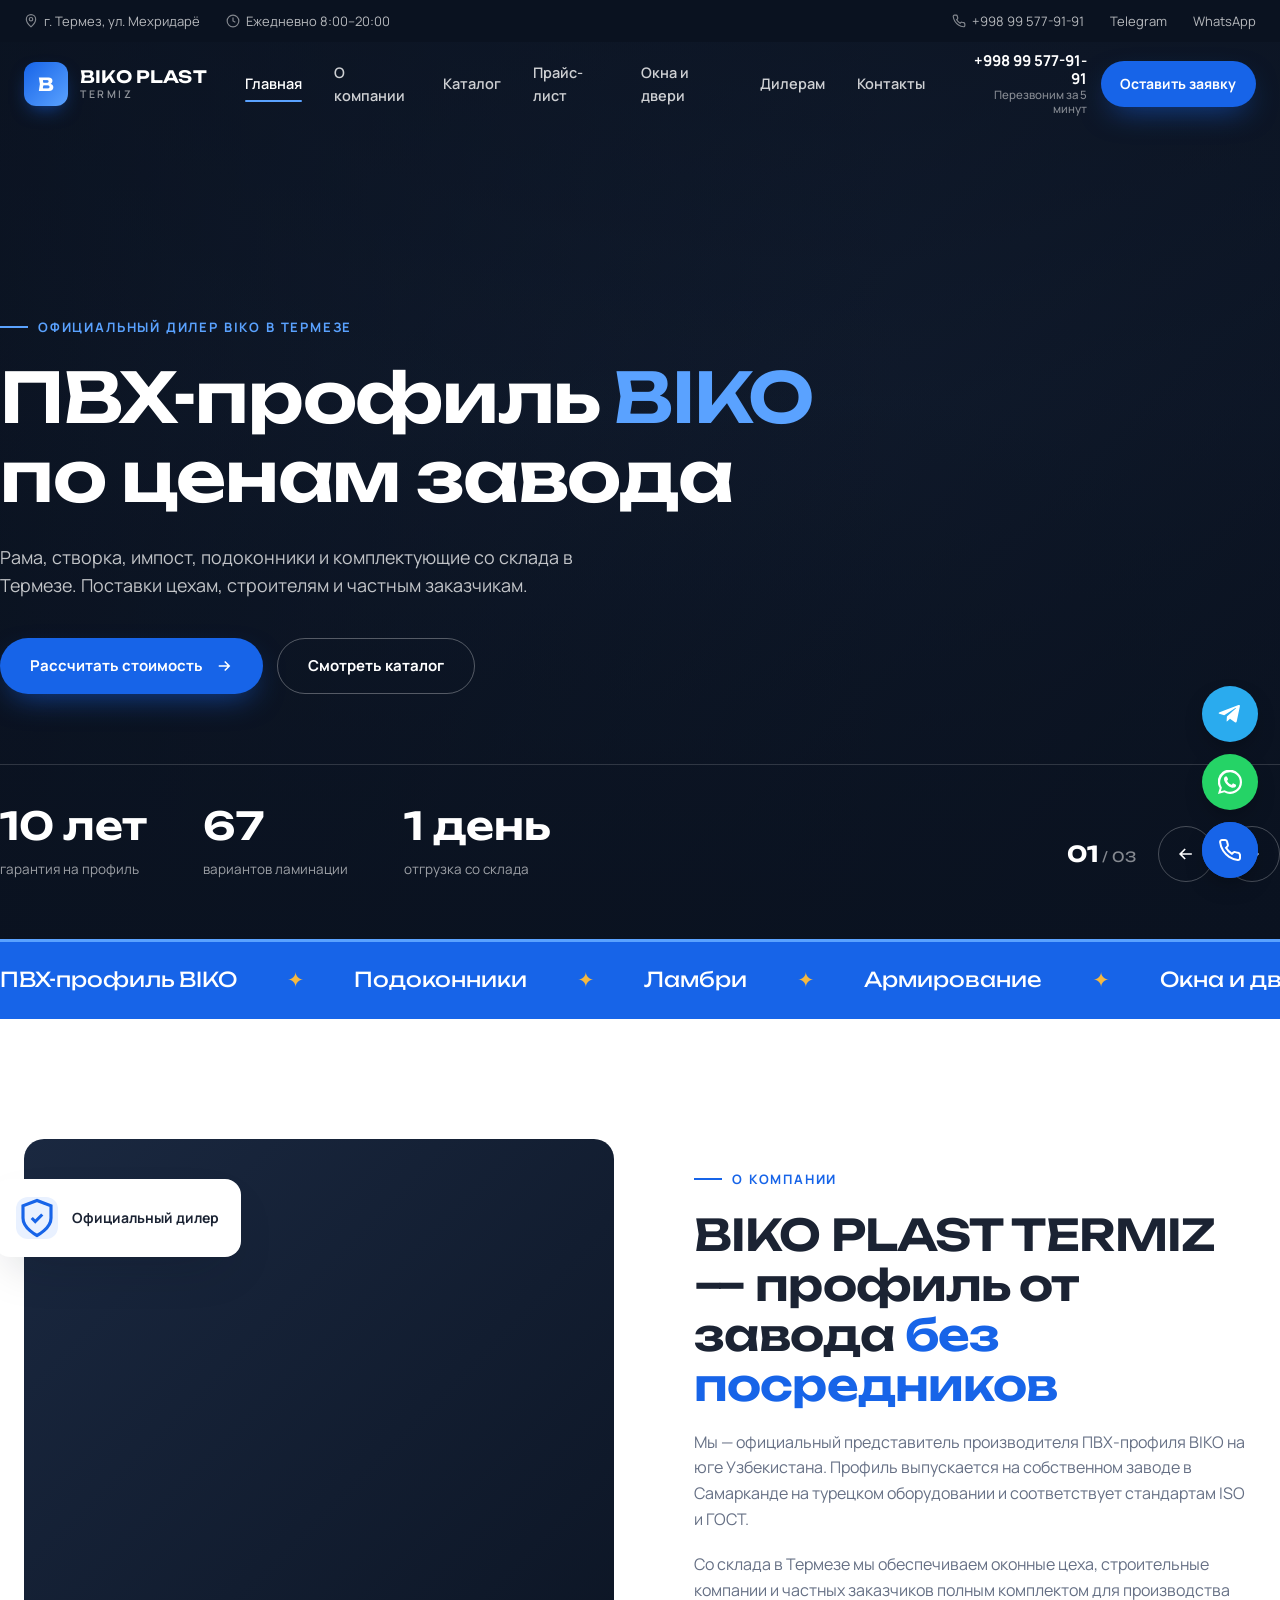
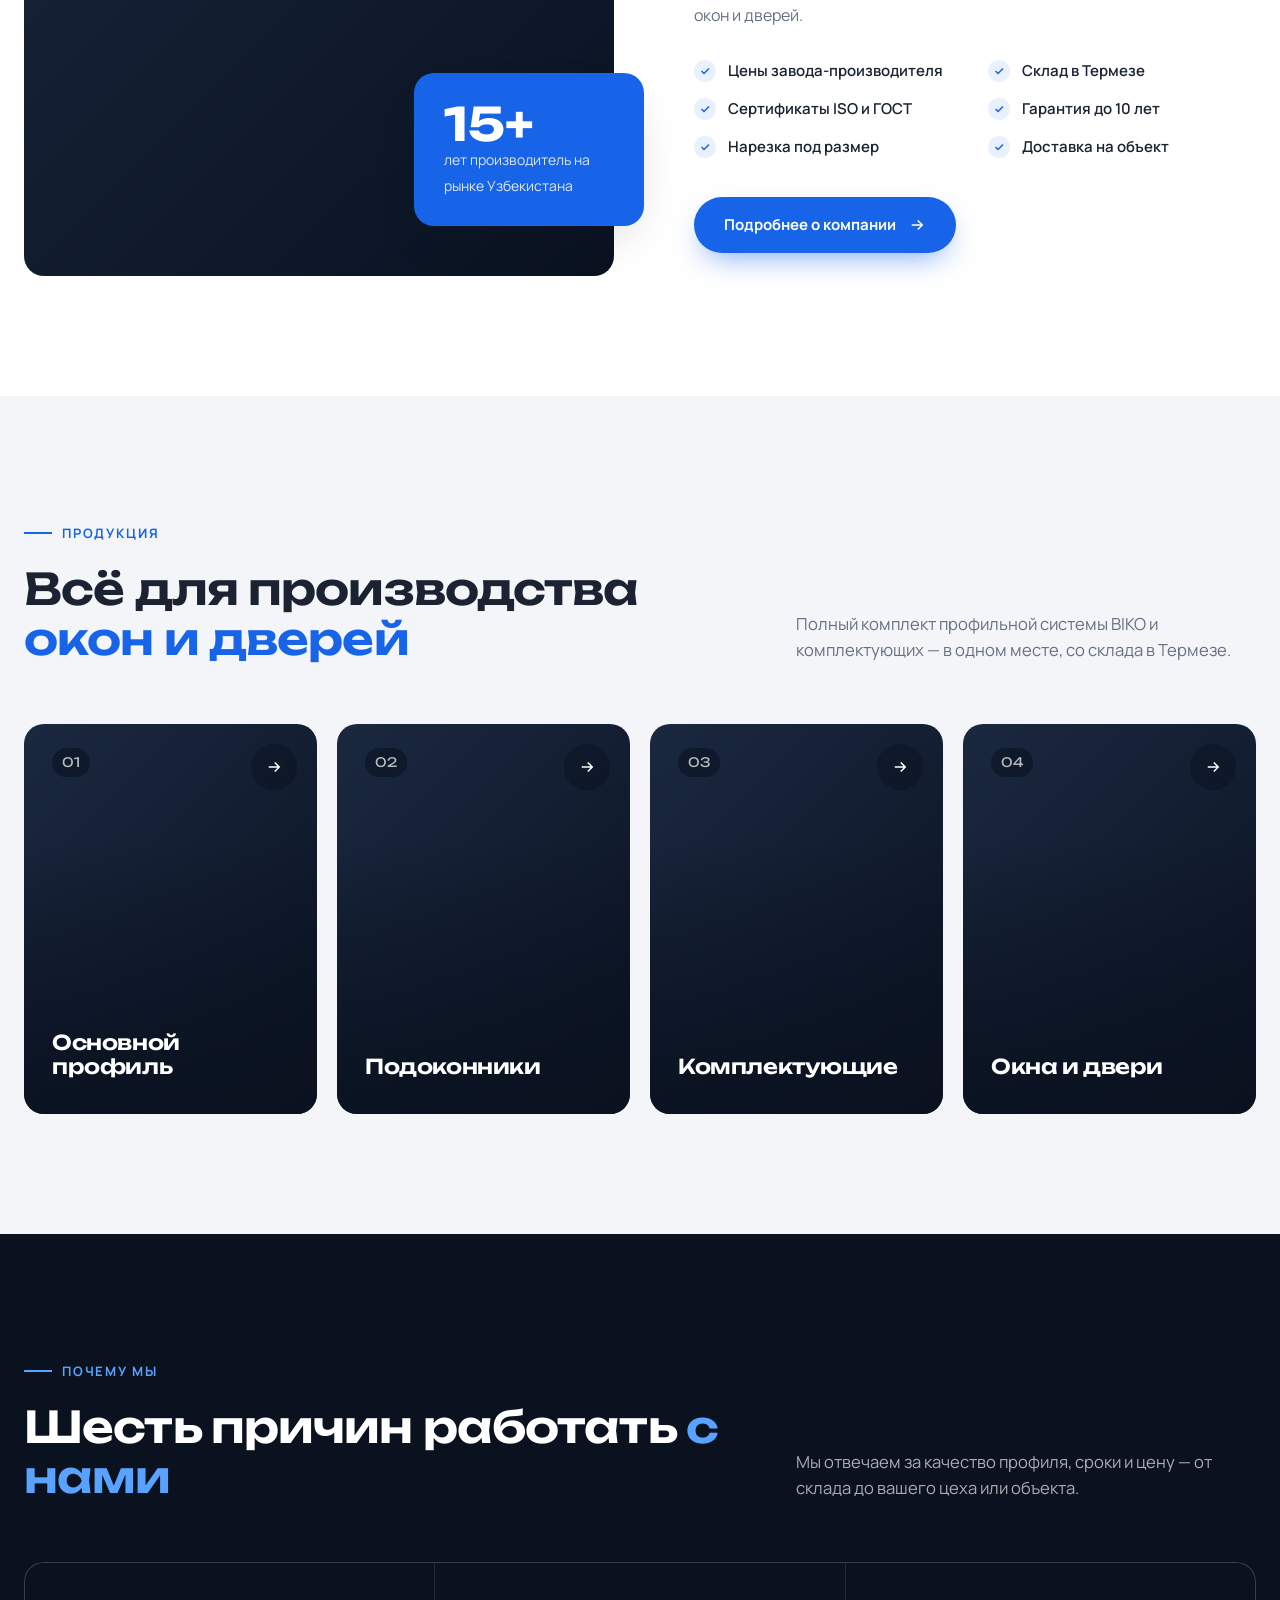
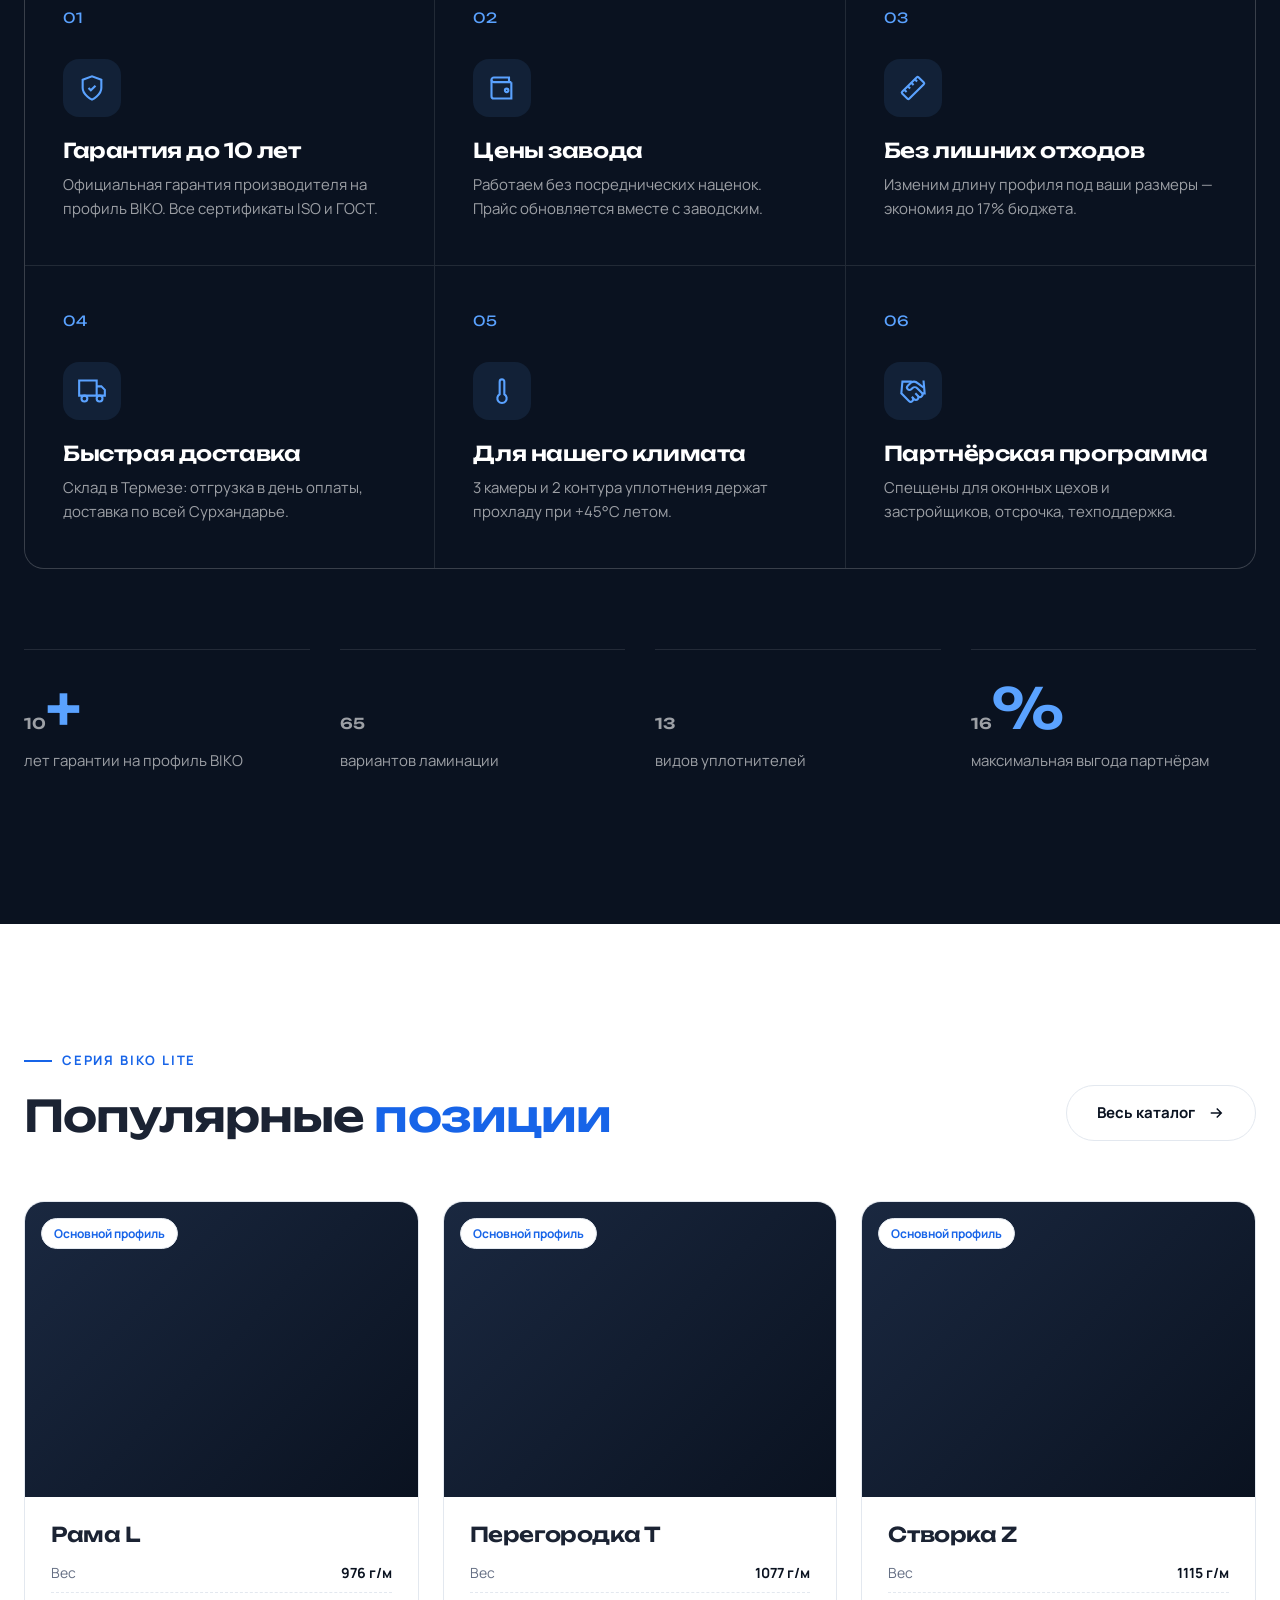
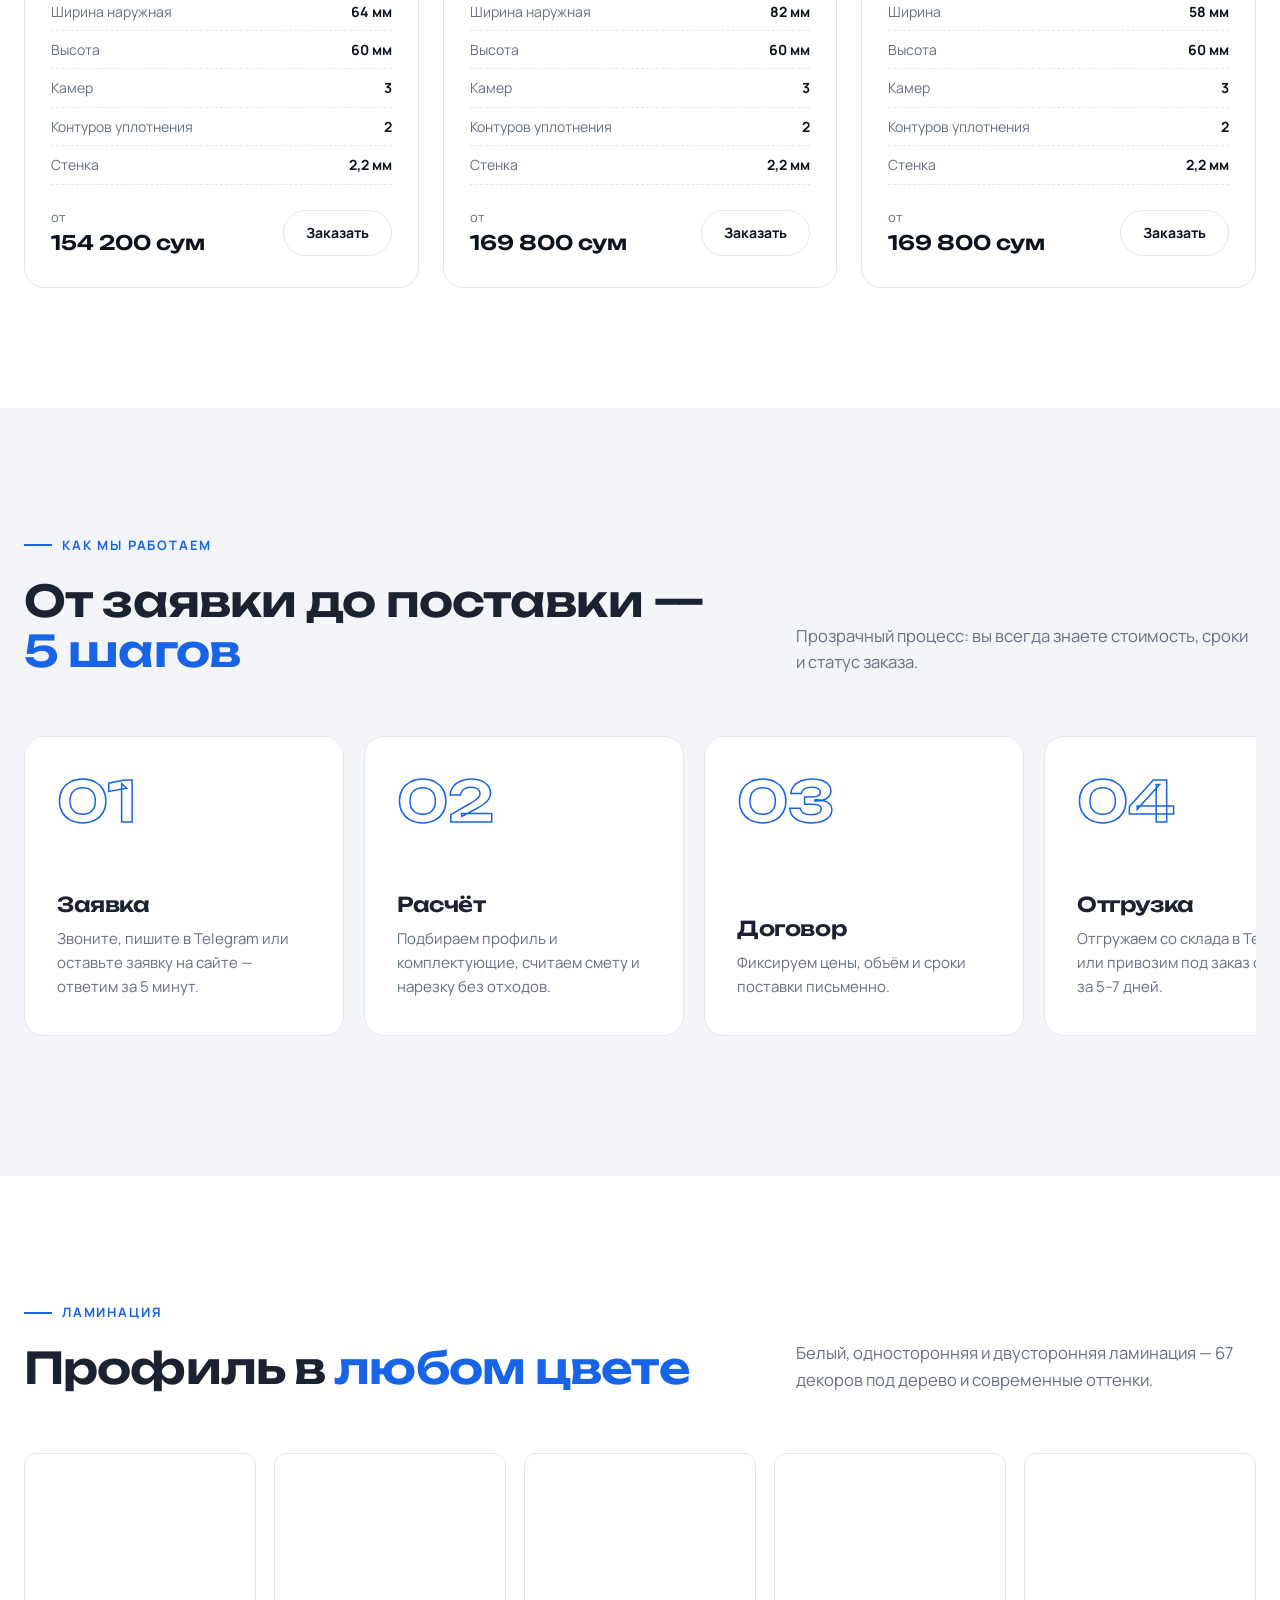
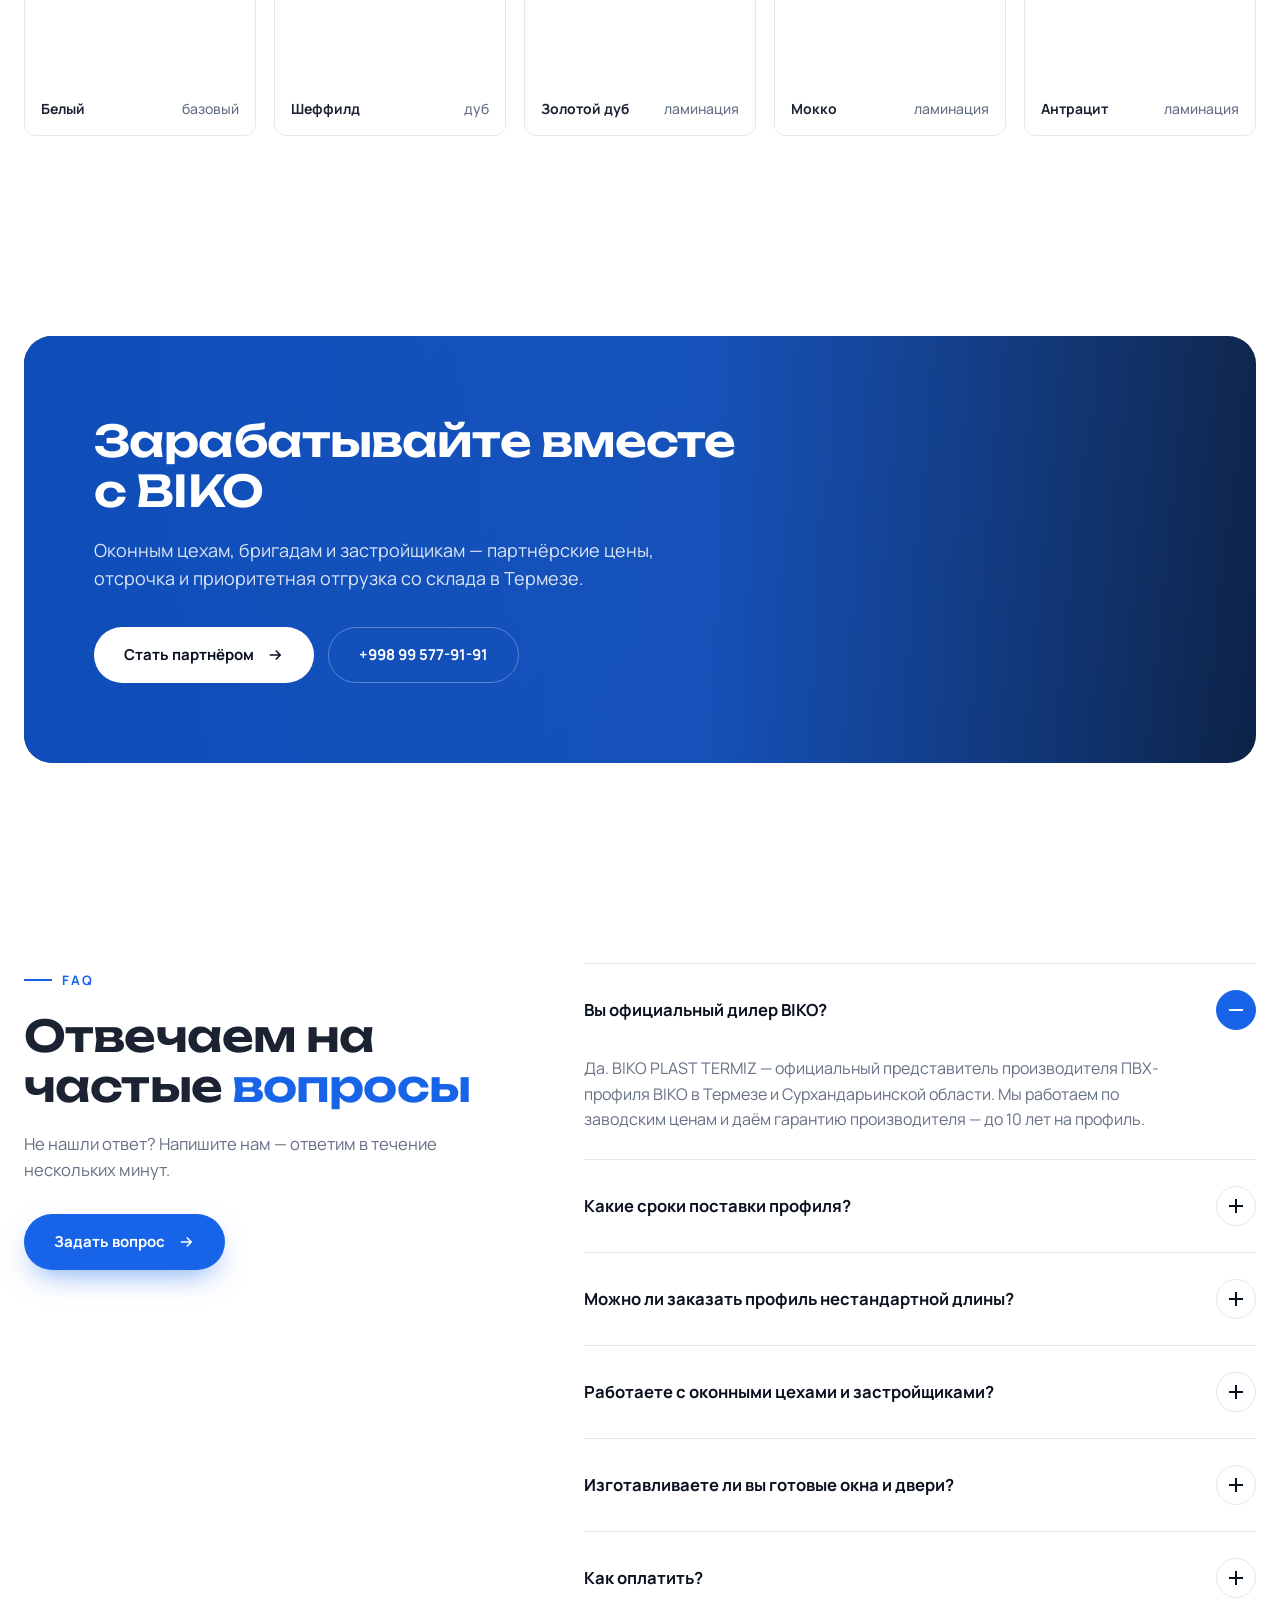
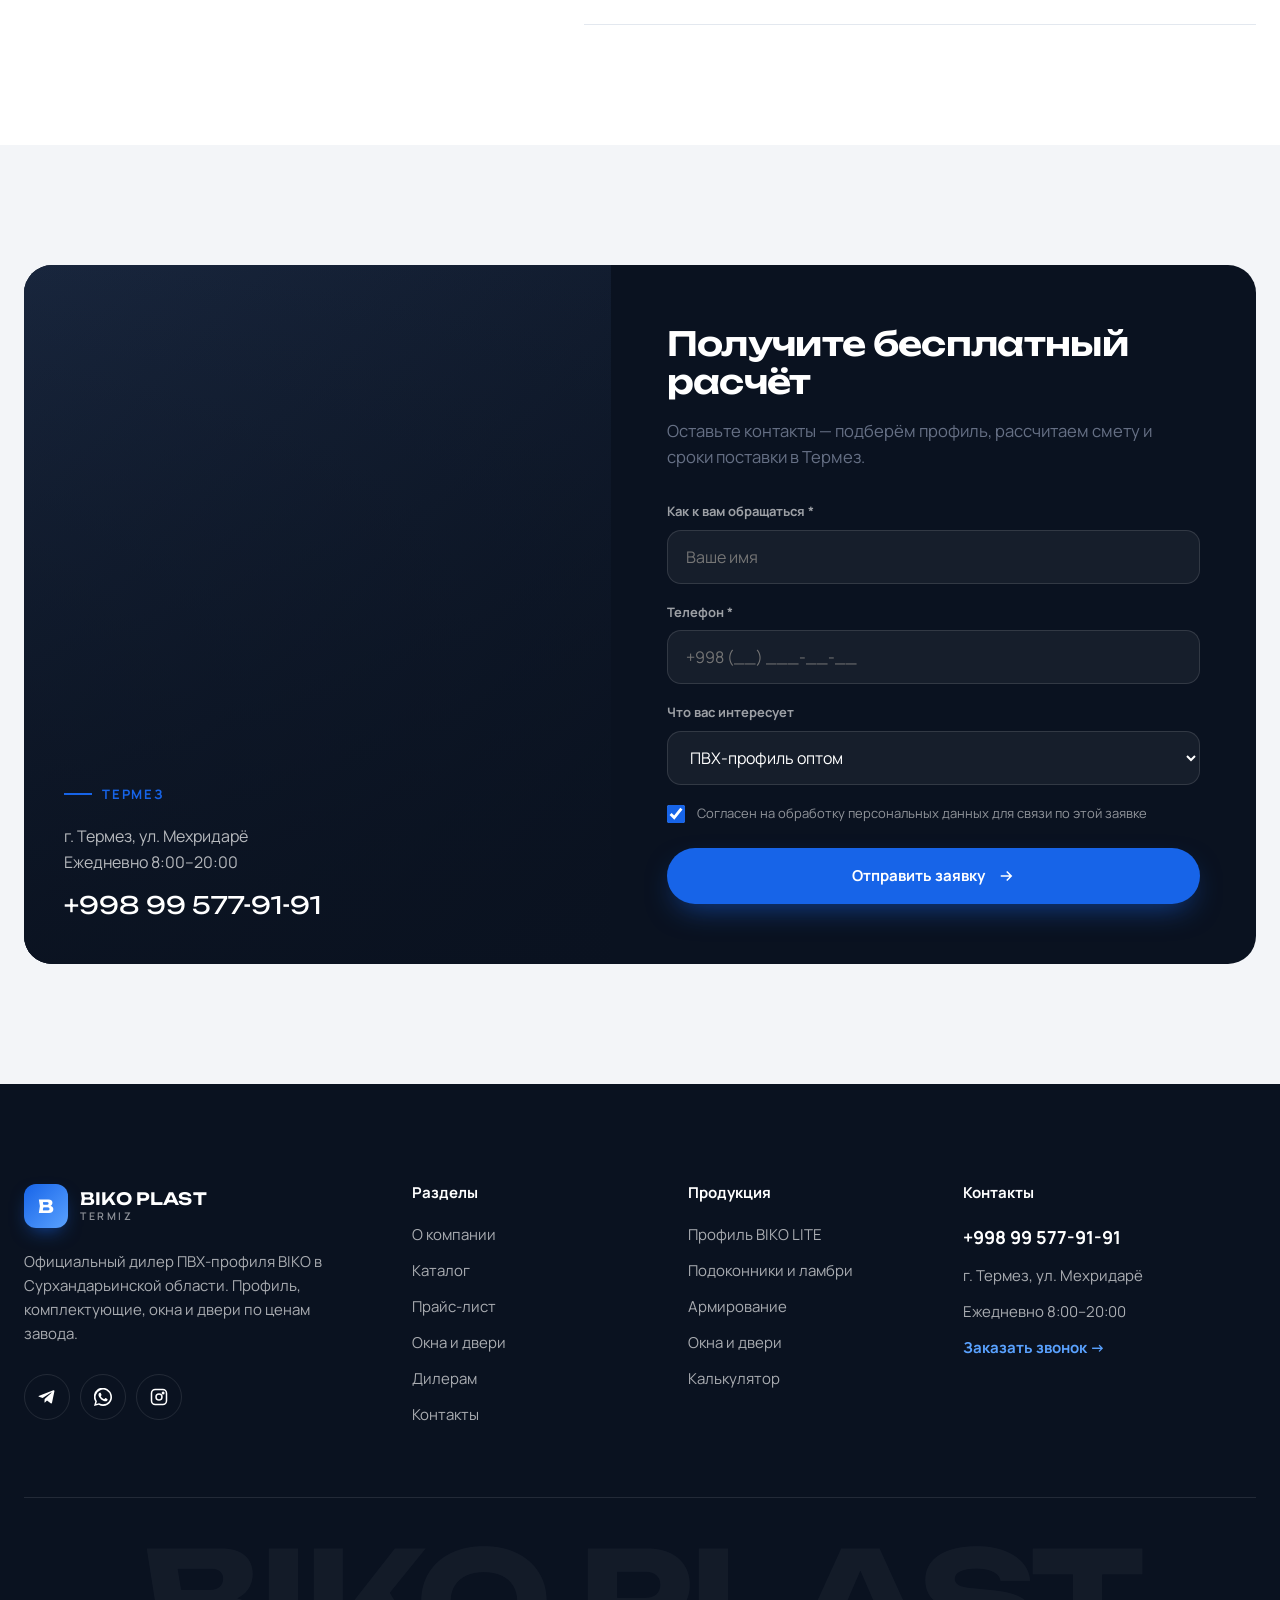
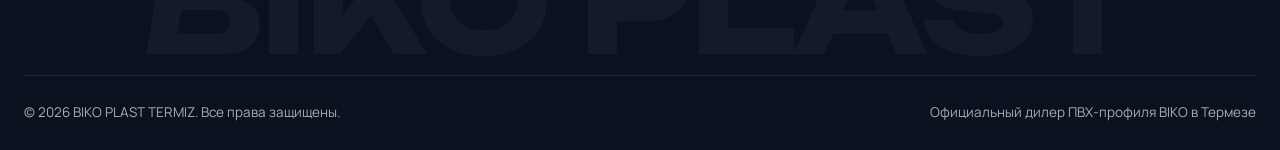
==== commit 8ff78818: "Add files via upload" ====
--- a/index.html
+++ b/index.html
@@ -138,6 +138,6 @@
   </form>
   <div class="success"><div class="ok"><svg viewBox="0 0 24 24" fill="none" stroke="currentColor" stroke-width="2.5"><path d="M5 12l5 5L20 7"/></svg></div><h3>Заявка отправлена!</h3><p class="lead" style="margin:10px auto 24px">Спасибо! Менеджер свяжется с вами в ближайшее время.</p><a href="tel:+998995779191" class="btn btn--outline">Срочно? +998 99 577-91-91</a></div>
 </div></div>
-<div class="lightbox"><button class="modal__close" aria-label="Закрыть"><svg viewBox="0 0 24 24" fill="none" stroke="currentColor" stroke-width="2"><path d="M18 6 6 18M6 6l12 12"/></svg></button><div class="modal__bg" style="background:transparent"></div><img src="" alt="" style="position:relative"></div>
+<div class="lightbox"><button class="modal__close" aria-label="Закрыть"><svg viewBox="0 0 24 24" fill="none" stroke="currentColor" stroke-width="2"><path d="M18 6 6 18M6 6l12 12"/></svg></button><div class="modal__bg" style="background:transparent"></div><img alt="" style="position:relative"></div>
 <script src="main.js" defer></script>
 </body></html>
--- a/style.css
+++ b/style.css
@@ -509,3 +509,5 @@
   .tile{padding:34px 26px;min-height:0}
 }
 @media (prefers-reduced-motion:reduce){*{animation:none!important;transition:none!important}.rv{opacity:1;transform:none}}
+.cat__num{background:rgba(10,18,32,.55);padding:4px 10px;border-radius:100px;backdrop-filter:blur(6px)}
+.cat__go{background:rgba(10,18,32,.45)}
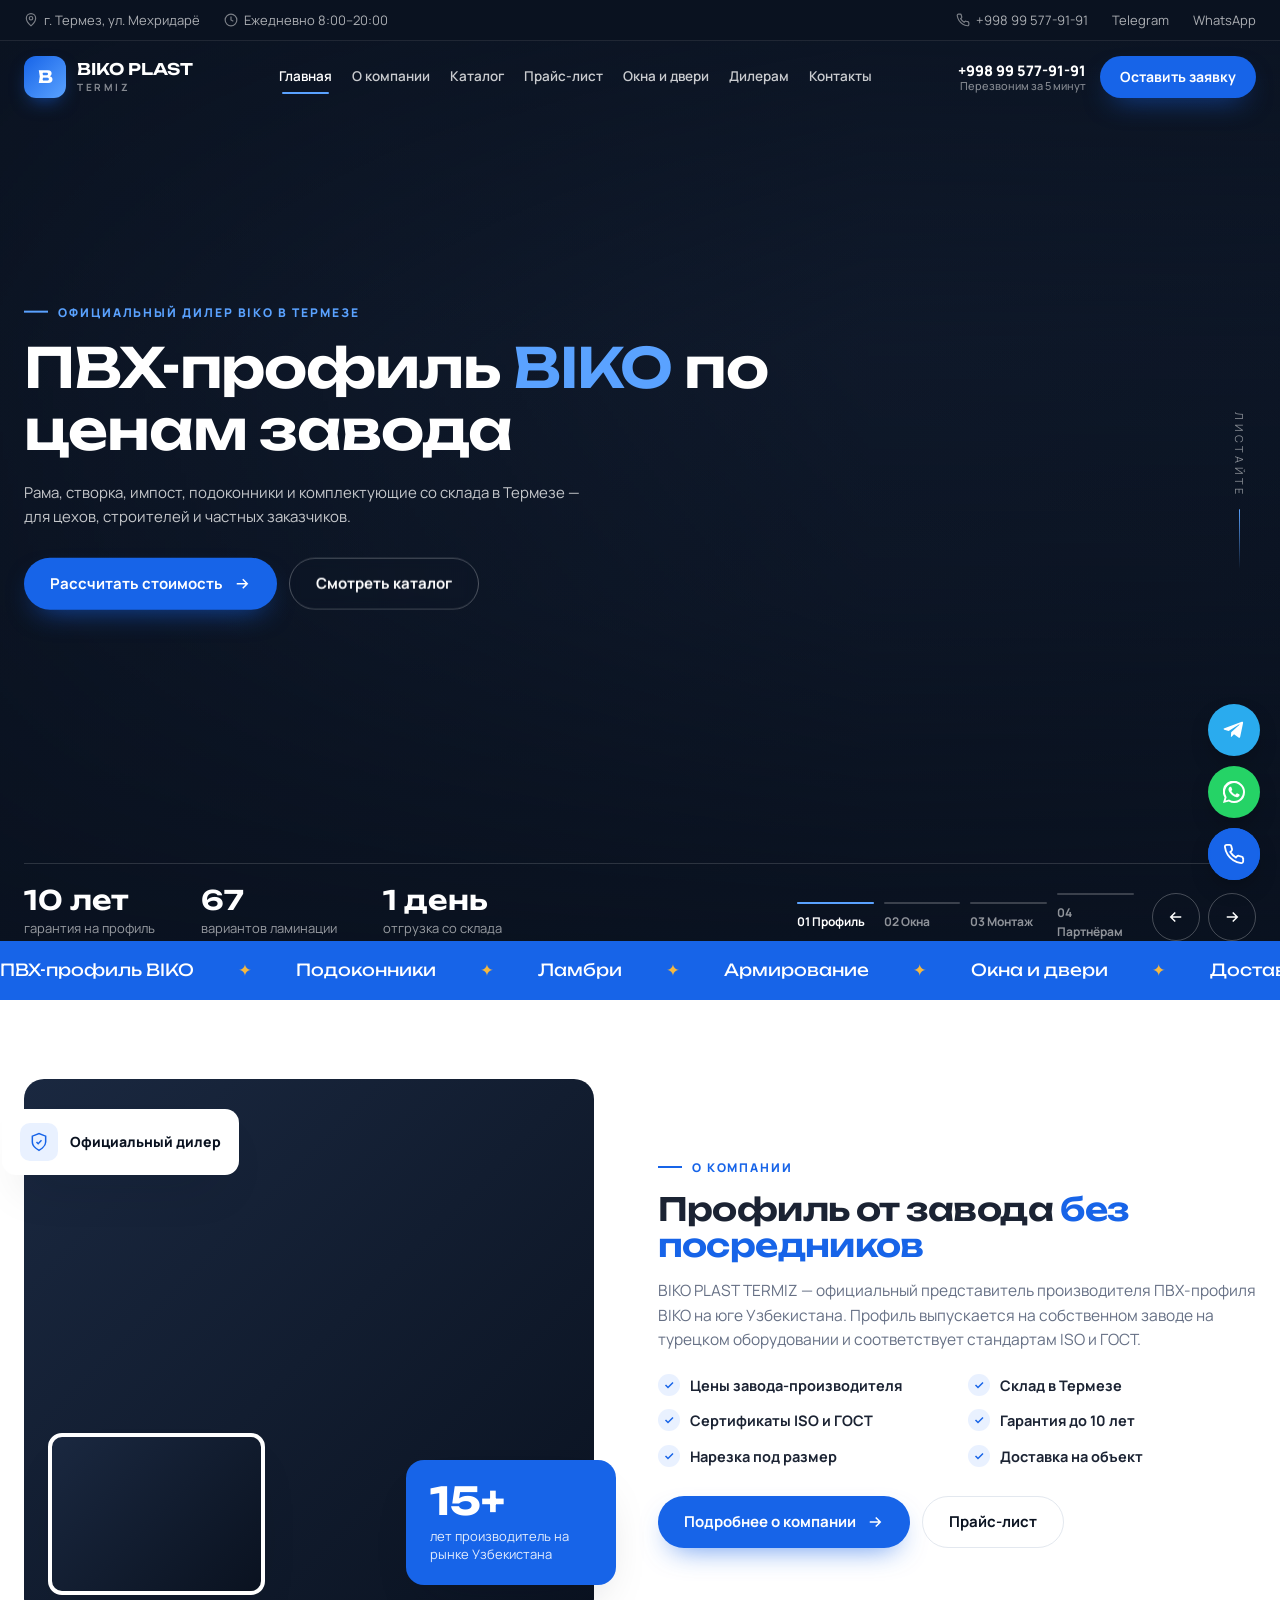
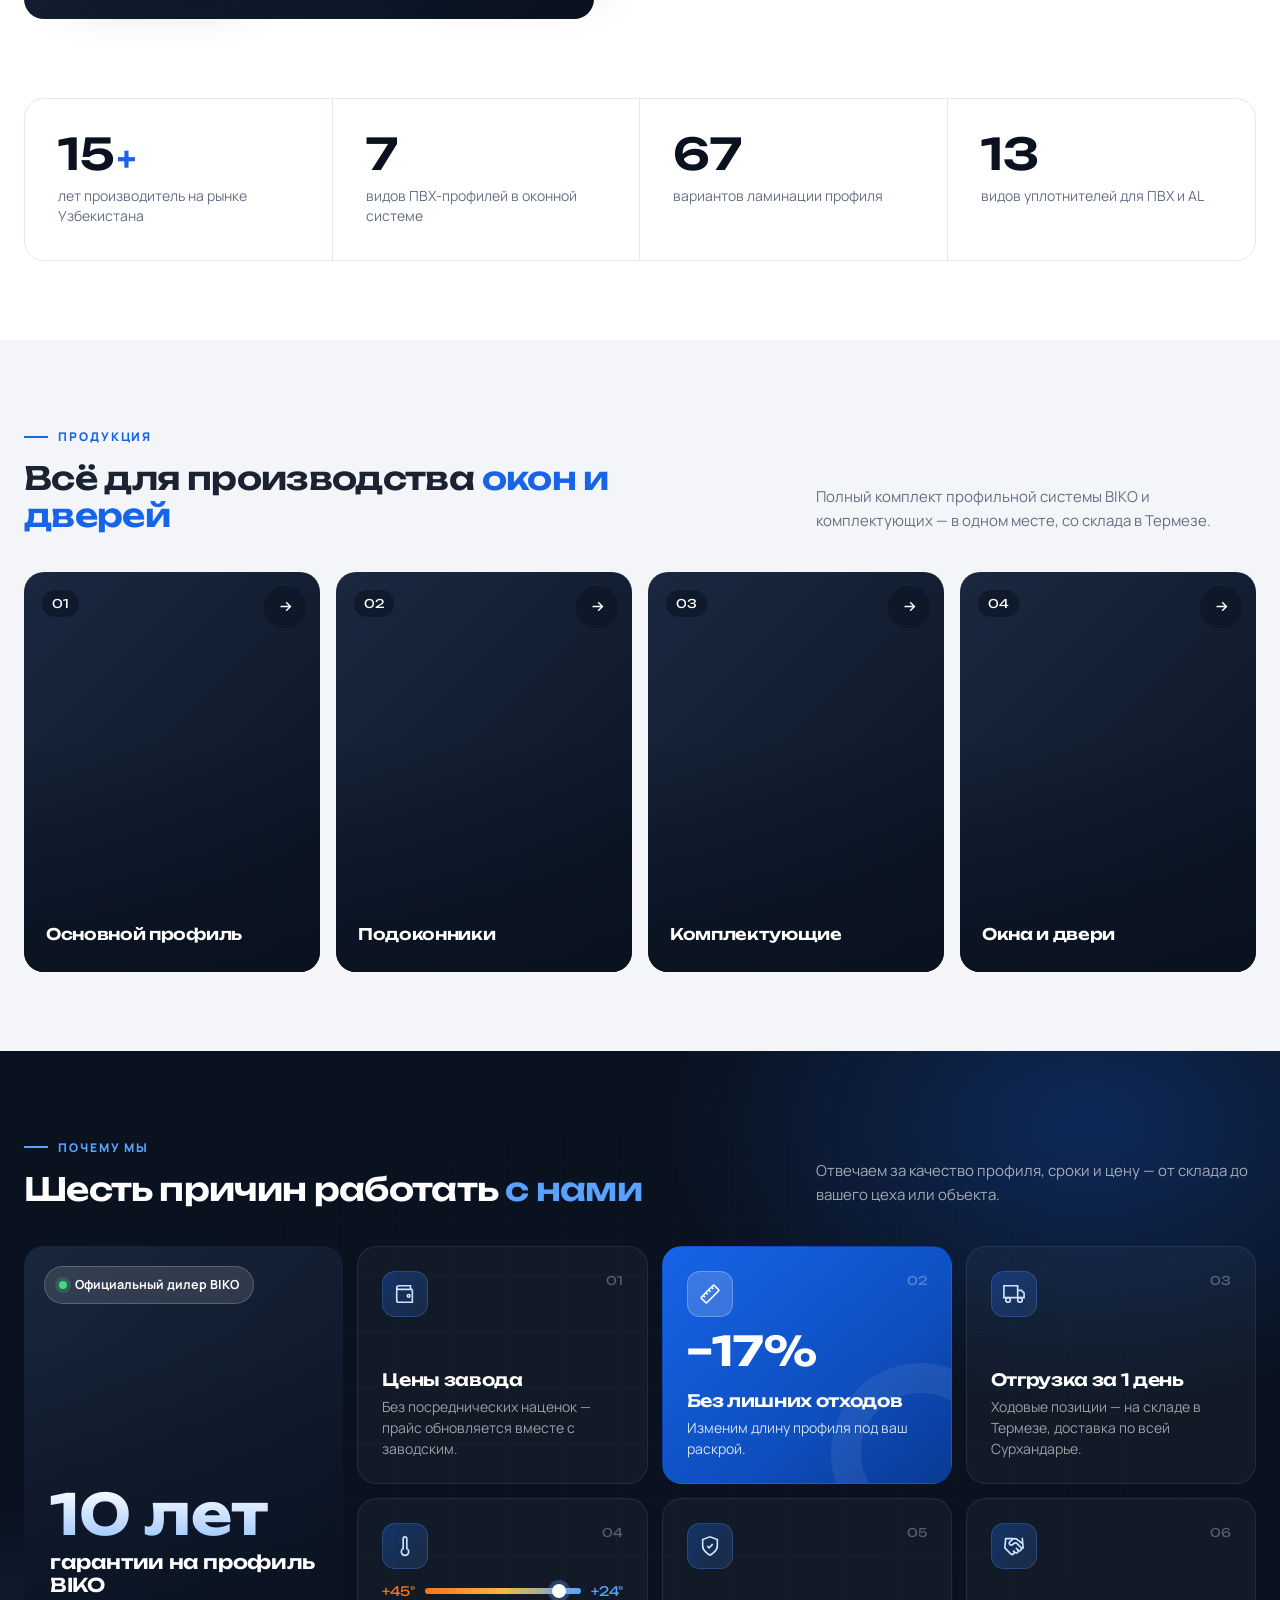
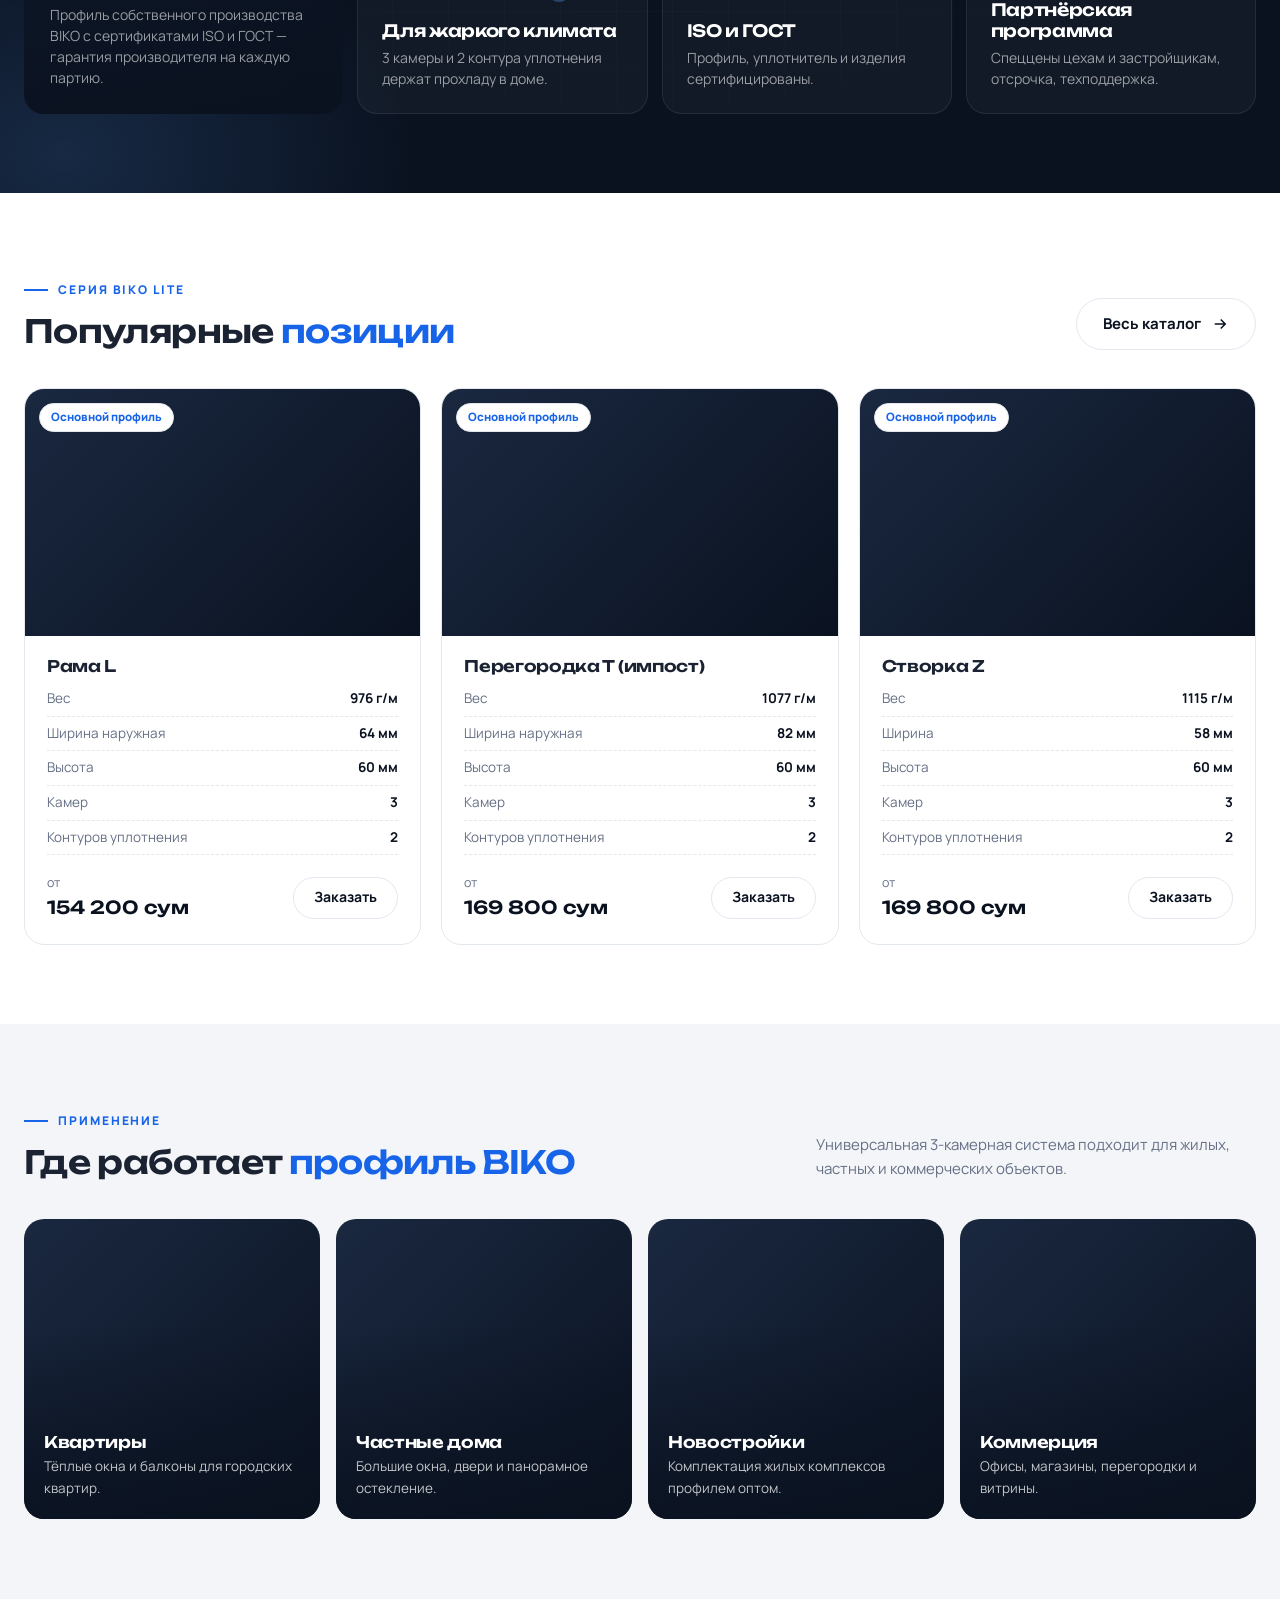
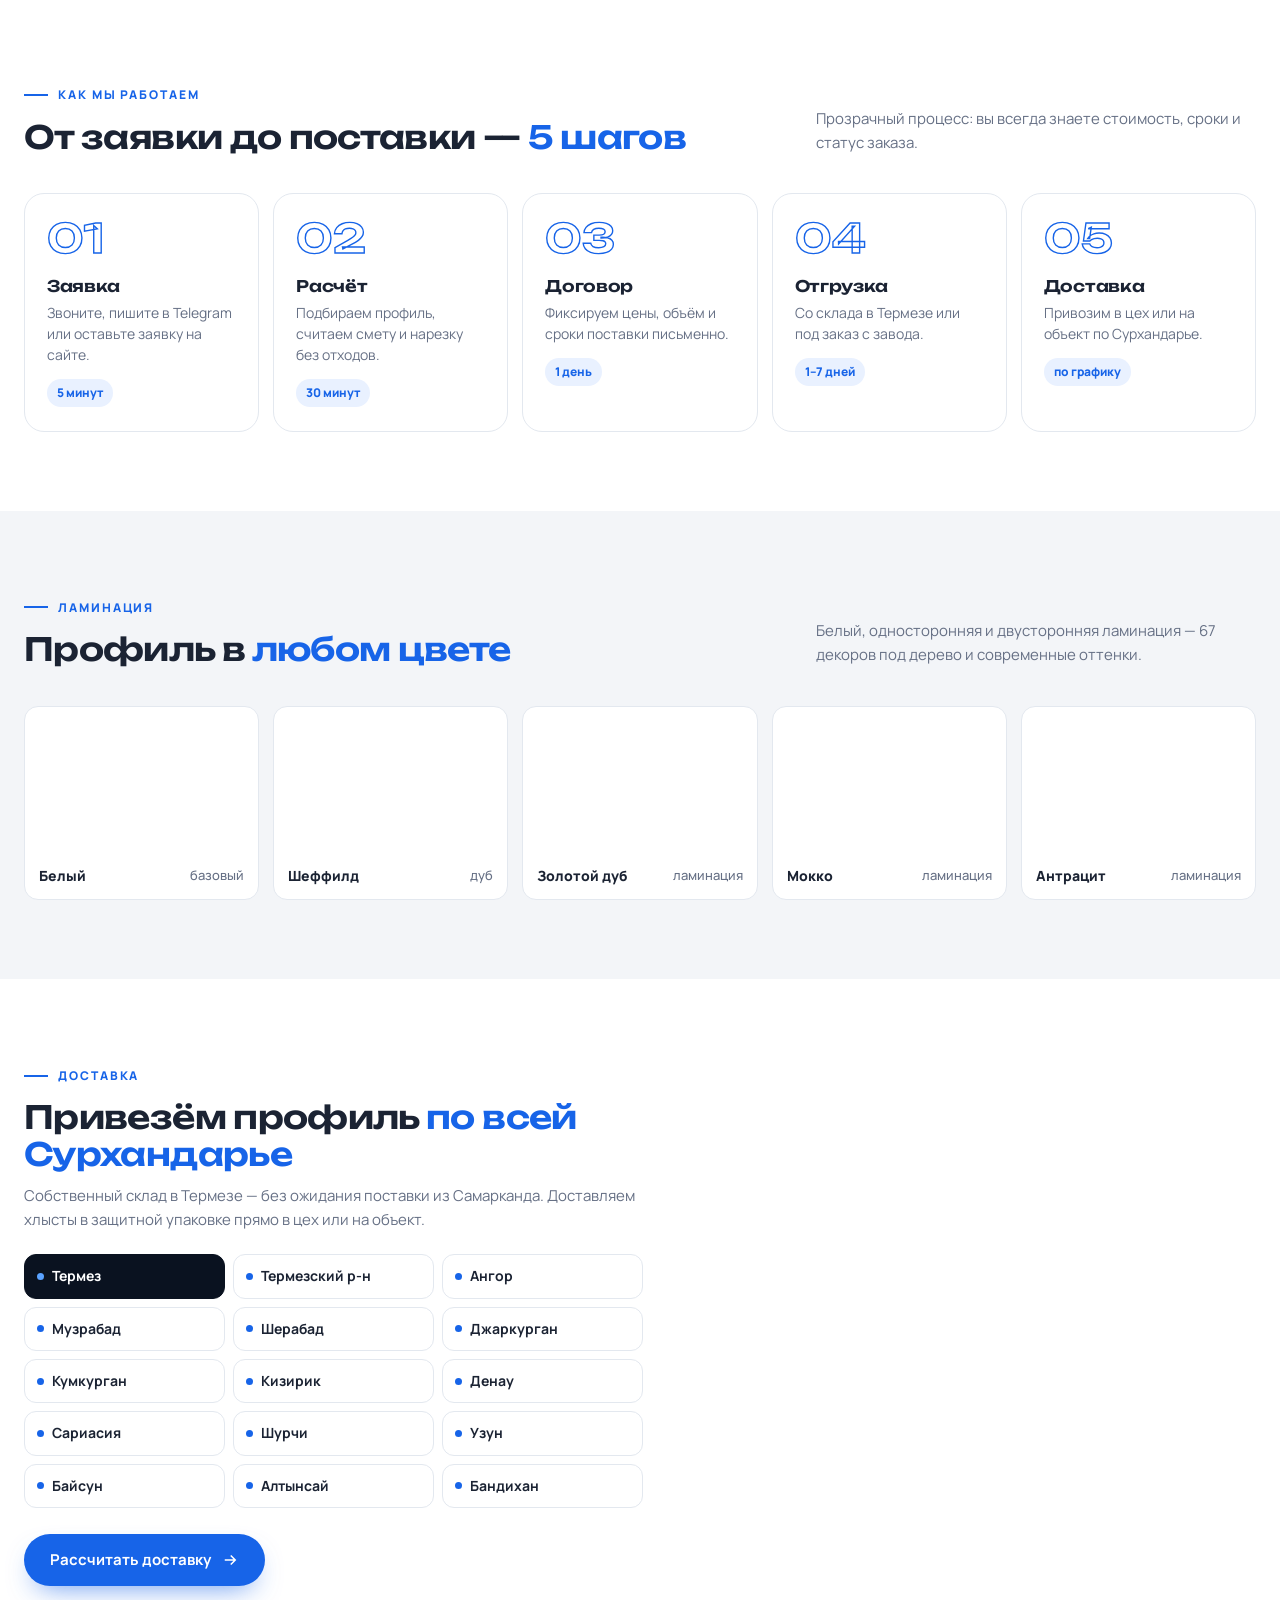
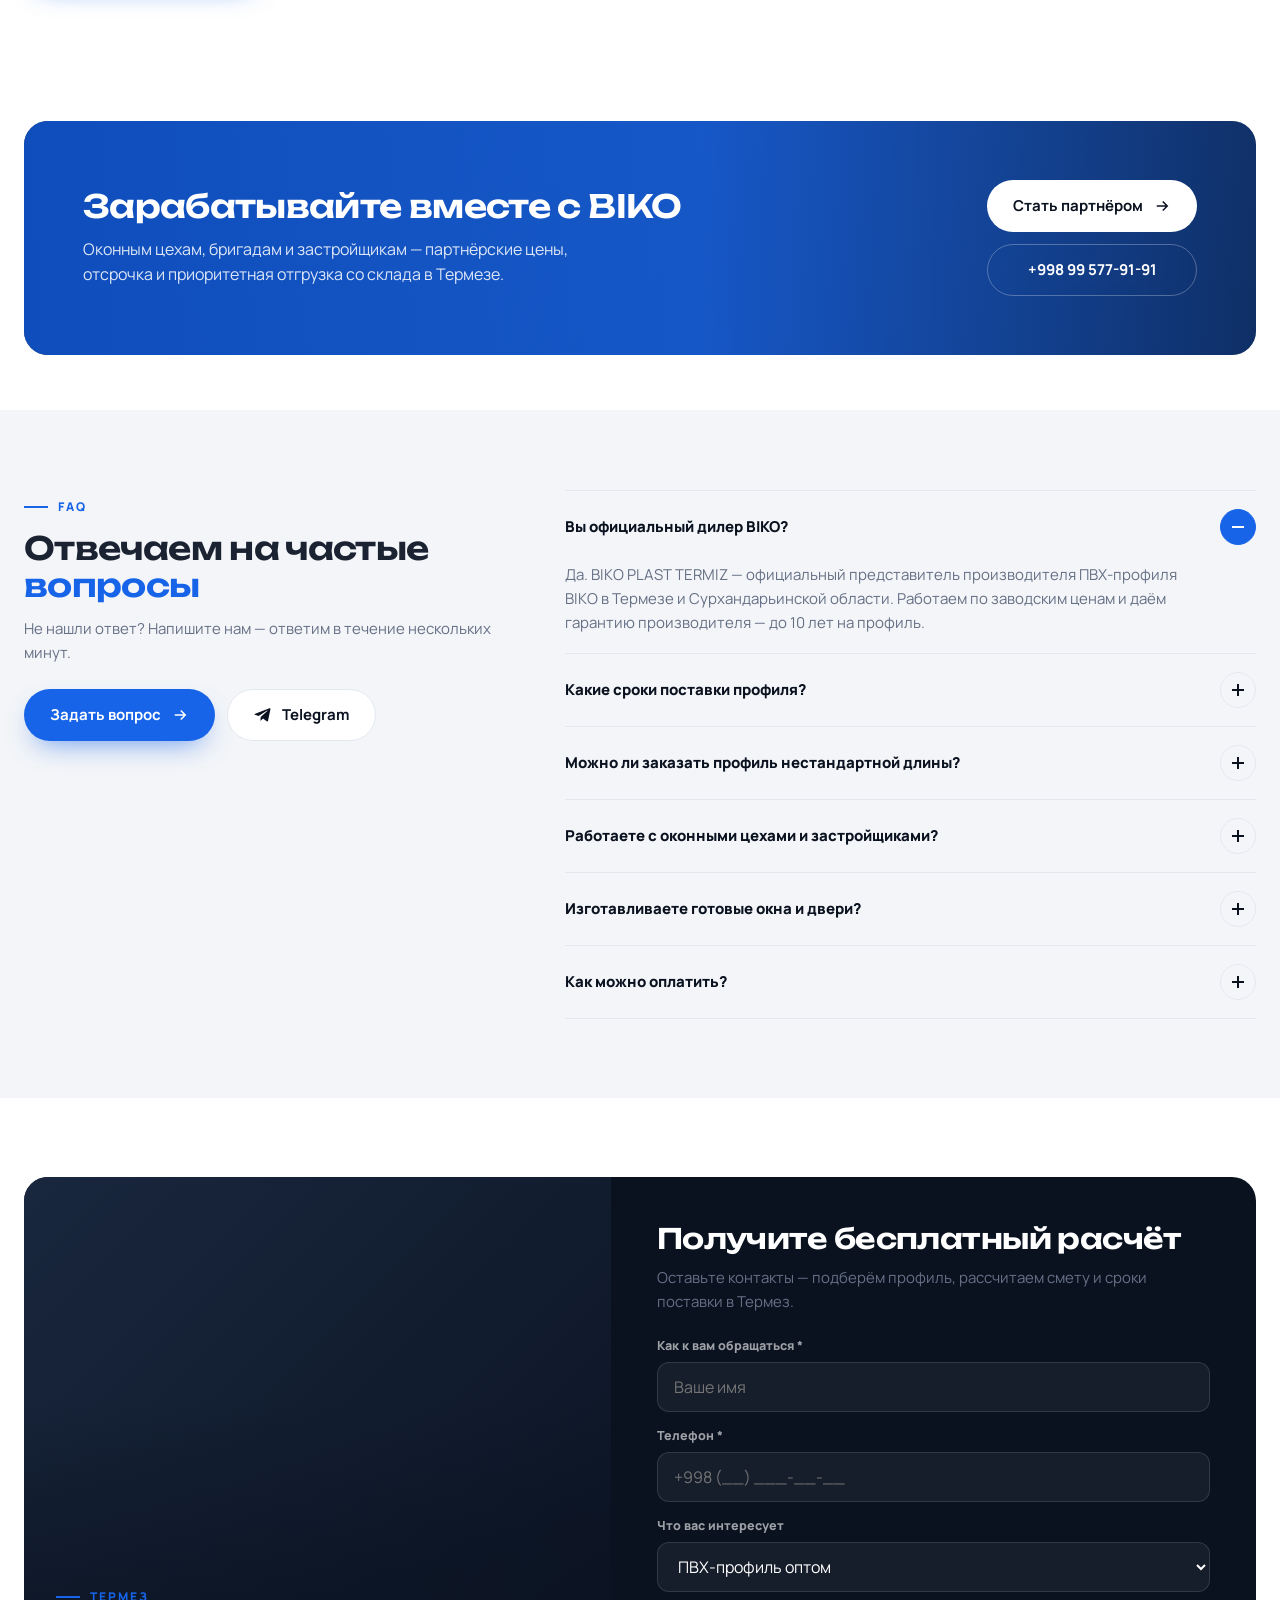
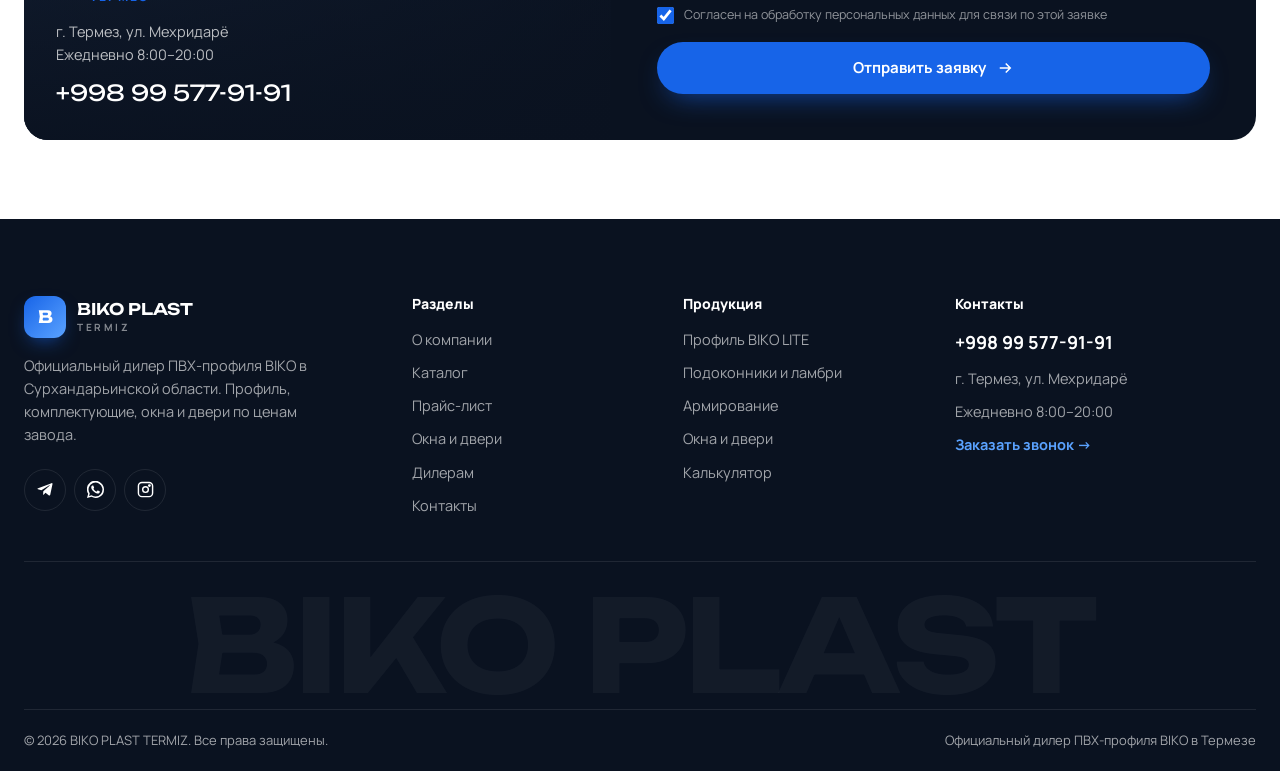
==== commit 63d46937: "Add files via upload" ====
--- a/index.html
+++ b/index.html
@@ -7,7 +7,7 @@
 <meta name="description" content="Официальный дилер ПВХ-профиля BIKO в Термезе. Профиль, подоконники, комплектующие, окна и двери по ценам завода. Склад в Термезе, доставка по Сурхандарье.">
 <meta property="og:title" content="BIKO PLAST TERMIZ — ПВХ профиль BIKO в Термезе | Официальный дилер">
 <meta property="og:description" content="Официальный дилер ПВХ-профиля BIKO в Термезе. Профиль, подоконники, комплектующие, окна и двери по ценам завода. Склад в Термезе, доставка по Сурхандарье.">
-<meta property="og:image" content="https://images.unsplash.com/photo-1600585154340-be6161a56a0c?auto=format&fit=crop&w=1600&q=75">
+<meta property="og:image" content="https://images.unsplash.com/photo-1513584684374-8bab748fbf90?auto=format&fit=crop&w=1600&q=75">
 <meta property="og:type" content="website">
 <meta property="og:locale" content="ru_RU">
 <meta name="theme-color" content="#0A1220">
@@ -23,7 +23,7 @@
   <div class="topbar__l"><a href="contacts.html"><svg viewBox="0 0 24 24" fill="none" stroke="currentColor" stroke-width="2"><path d="M12 22s8-6.5 8-13a8 8 0 1 0-16 0c0 6.5 8 13 8 13z"/><circle cx="12" cy="9" r="3"/></svg>г. Термез, ул. Мехридарё</a><span><svg viewBox="0 0 24 24" fill="none" stroke="currentColor" stroke-width="2"><circle cx="12" cy="12" r="10"/><path d="M12 6v6l4 2"/></svg>Ежедневно 8:00–20:00</span></div>
   <div class="topbar__r"><a href="tel:+998995779191"><svg viewBox="0 0 24 24" fill="none" stroke="currentColor" stroke-width="2"><path d="M22 16.9v3a2 2 0 0 1-2.2 2 19.8 19.8 0 0 1-8.6-3.1 19.5 19.5 0 0 1-6-6A19.8 19.8 0 0 1 2.1 4.2 2 2 0 0 1 4.1 2h3a2 2 0 0 1 2 1.7c.1.9.4 1.8.7 2.7a2 2 0 0 1-.5 2.1L8 9.8a16 16 0 0 0 6 6l1.3-1.3a2 2 0 0 1 2.1-.4c.9.3 1.8.6 2.7.7a2 2 0 0 1 1.7 2z"/></svg>+998 99 577-91-91</a><a class="hide-sm" href="https://t.me/+998995779191" target="_blank" rel="noopener">Telegram</a><a class="hide-sm" href="https://wa.me/998995779191" target="_blank" rel="noopener">WhatsApp</a></div>
 </div></div>
-<header class="header header--overlay">
+<header class="header">
   <div class="container">
     <a href="index.html" class="logo" aria-label="BIKO PLAST TERMIZ"><span class="logo__mark">B</span><span class="logo__text">BIKO PLAST<small>TERMIZ</small></span></a>
     <nav class="nav"><a href="index.html" class="active">Главная</a><a href="about.html">О компании</a><a href="catalog.html">Каталог</a><a href="prices.html">Прайс-лист</a><a href="windows.html">Окна и двери</a><a href="dealers.html">Дилерам</a><a href="contacts.html">Контакты</a></nav>
@@ -39,54 +39,58 @@
   <a href="#" class="btn btn--primary" data-modal="#m-lead" data-subject="Консультация">Оставить заявку <svg viewBox="0 0 24 24" fill="none" stroke="currentColor" stroke-width="2"><path d="M5 12h14M13 6l6 6-6 6"/></svg></a>
 </div>
 <main id="content">
-<section class="hero"><div class="hero__slides"><div class="hero__slide active"><img src="https://images.unsplash.com/photo-1600585154340-be6161a56a0c?auto=format&fit=crop&w=1600&q=75" alt="" fetchpriority="high"></div><div class="hero__slide"><img src="https://images.unsplash.com/photo-1600607687939-ce8a6c25118c?auto=format&fit=crop&w=1600&q=75" alt="" loading="lazy"></div><div class="hero__slide"><img src="https://images.unsplash.com/photo-1504307651254-35680f356dfd?auto=format&fit=crop&w=1600&q=75" alt="" loading="lazy"></div></div><div class="container hero__inner"><div class="hero__content"><div class="hero__text active"><span class="eyebrow">Официальный дилер BIKO в Термезе</span><h1>ПВХ-профиль <span class="accent">BIKO</span> по ценам завода</h1><p>Рама, створка, импост, подоконники и комплектующие со склада в Термезе. Поставки цехам, строителям и частным заказчикам.</p><div class="btn-row"><a href="#" class="btn btn--primary" data-modal="#m-lead" data-subject="Расчёт стоимости">Рассчитать стоимость <svg viewBox="0 0 24 24" fill="none" stroke="currentColor" stroke-width="2"><path d="M5 12h14M13 6l6 6-6 6"/></svg></a><a href="catalog.html" class="btn btn--ghost">Смотреть каталог</a></div></div><div class="hero__text"><span class="eyebrow">Окна и двери под ключ</span><h1>Тёплые окна для <span class="accent">жаркого</span> климата</h1><p>3-камерный профиль BIKO держит прохладу летом и тепло зимой. Замер, изготовление и монтаж по Сурхандарьинской области.</p><div class="btn-row"><a href="#" class="btn btn--primary" data-modal="#m-lead" data-subject="Расчёт стоимости">Рассчитать стоимость <svg viewBox="0 0 24 24" fill="none" stroke="currentColor" stroke-width="2"><path d="M5 12h14M13 6l6 6-6 6"/></svg></a><a href="catalog.html" class="btn btn--ghost">Смотреть каталог</a></div></div><div class="hero__text"><span class="eyebrow">Для застройщиков и цехов</span><h1>Выгода до <span class="accent">17%</span> для партнёров</h1><p>Специальные цены от объёма, нарезка профиля под размер без отходов и доставка прямо на объект.</p><div class="btn-row"><a href="#" class="btn btn--primary" data-modal="#m-lead" data-subject="Расчёт стоимости">Рассчитать стоимость <svg viewBox="0 0 24 24" fill="none" stroke="currentColor" stroke-width="2"><path d="M5 12h14M13 6l6 6-6 6"/></svg></a><a href="catalog.html" class="btn btn--ghost">Смотреть каталог</a></div></div></div>
+<section class="hero"><div class="hero__slides"><div class="hero__slide"><img src="https://images.unsplash.com/photo-1513584684374-8bab748fbf90?auto=format&fit=crop&w=2000&q=75" alt="" fetchpriority="high"></div><div class="hero__slide"><img src="https://images.unsplash.com/photo-1713365860516-256d20dbb7e0?auto=format&fit=crop&w=2000&q=75" alt="" loading="lazy"></div><div class="hero__slide"><img src="https://images.unsplash.com/photo-1605018836321-11457d0edea9?auto=format&fit=crop&w=2000&q=75" alt="" loading="lazy"></div><div class="hero__slide"><img src="https://images.unsplash.com/photo-1545153987-c456e97455c9?auto=format&fit=crop&w=2000&q=75" alt="" loading="lazy"></div></div><div class="container hero__inner"><div class="hero__content"><div class="hero__text"><span class="eyebrow">Официальный дилер BIKO в Термезе</span><h1>ПВХ-профиль <span class="accent">BIKO</span> по ценам завода</h1><p>Рама, створка, импост, подоконники и комплектующие со склада в Термезе — для цехов, строителей и частных заказчиков.</p><div class="btn-row"><a href="#" class="btn btn--primary" data-modal="#m-lead" data-subject="Расчёт стоимости">Рассчитать стоимость <svg viewBox="0 0 24 24" fill="none" stroke="currentColor" stroke-width="2"><path d="M5 12h14M13 6l6 6-6 6"/></svg></a><a href="catalog.html" class="btn btn--ghost">Смотреть каталог</a></div></div><div class="hero__text"><span class="eyebrow">Окна и двери под ключ</span><h1>Тёплые окна для <span class="accent">жаркого</span> климата</h1><p>3-камерный профиль BIKO держит прохладу летом и тепло зимой. Замер, изготовление и монтаж по Сурхандарье.</p><div class="btn-row"><a href="#" class="btn btn--primary" data-modal="#m-lead" data-subject="Расчёт стоимости">Рассчитать стоимость <svg viewBox="0 0 24 24" fill="none" stroke="currentColor" stroke-width="2"><path d="M5 12h14M13 6l6 6-6 6"/></svg></a><a href="catalog.html" class="btn btn--ghost">Смотреть каталог</a></div></div><div class="hero__text"><span class="eyebrow">Замер и установка</span><h1>Монтаж по ГОСТ <span class="accent">за 1 день</span></h1><p>Своя бригада, аккуратная установка, отделка откосов и гарантия на работы. Бесплатный выезд замерщика по Термезу.</p><div class="btn-row"><a href="#" class="btn btn--primary" data-modal="#m-lead" data-subject="Расчёт стоимости">Рассчитать стоимость <svg viewBox="0 0 24 24" fill="none" stroke="currentColor" stroke-width="2"><path d="M5 12h14M13 6l6 6-6 6"/></svg></a><a href="catalog.html" class="btn btn--ghost">Смотреть каталог</a></div></div><div class="hero__text"><span class="eyebrow">Для застройщиков и цехов</span><h1>Выгода до <span class="accent">17%</span> для партнёров</h1><p>Цены от объёма, нарезка профиля под размер без отходов и доставка прямо на объект.</p><div class="btn-row"><a href="#" class="btn btn--primary" data-modal="#m-lead" data-subject="Расчёт стоимости">Рассчитать стоимость <svg viewBox="0 0 24 24" fill="none" stroke="currentColor" stroke-width="2"><path d="M5 12h14M13 6l6 6-6 6"/></svg></a><a href="catalog.html" class="btn btn--ghost">Смотреть каталог</a></div></div></div>
   <div class="hero__bottom"><div class="hero__stats">
     <div class="hero__stat"><b>10 лет</b><span>гарантия на профиль</span></div>
     <div class="hero__stat"><b>67</b><span>вариантов ламинации</span></div>
     <div class="hero__stat"><b>1 день</b><span>отгрузка со склада</span></div></div>
-  <div class="hero__ctrl"><div class="hero__count"><b>01</b> / 03</div><div class="hero__arrows"><button class="arrow hero__prev" aria-label="Назад"><svg viewBox="0 0 24 24" fill="none" stroke="currentColor" stroke-width="2"><path d="M19 12H5M11 6l-6 6 6 6"/></svg></button><button class="arrow hero__next" aria-label="Вперёд"><svg viewBox="0 0 24 24" fill="none" stroke="currentColor" stroke-width="2"><path d="M5 12h14M13 6l6 6-6 6"/></svg></button></div></div></div></div>
-  <div class="hero__progress"></div></section><div class="marquee"><div class="marquee__track"><span>ПВХ-профиль BIKO</span><span>Подоконники</span><span>Ламбри</span><span>Армирование</span><span>Окна и двери</span><span>Доставка по Сурхандарье</span><span>ПВХ-профиль BIKO</span><span>Подоконники</span><span>Ламбри</span><span>Армирование</span><span>Окна и двери</span><span>Доставка по Сурхандарье</span></div></div><section class="section"><div class="container split">
+  <div class="hero__ctrl"><div class="hero__dots"><button class="hero__dot" aria-label="Слайд 1"><i></i><span>01 Профиль</span></button><button class="hero__dot" aria-label="Слайд 2"><i></i><span>02 Окна</span></button><button class="hero__dot" aria-label="Слайд 3"><i></i><span>03 Монтаж</span></button><button class="hero__dot" aria-label="Слайд 4"><i></i><span>04 Партнёрам</span></button></div><div class="hero__arrows"><button class="arrow hero__prev" aria-label="Назад"><svg viewBox="0 0 24 24" fill="none" stroke="currentColor" stroke-width="2"><path d="M19 12H5M11 6l-6 6 6 6"/></svg></button><button class="arrow hero__next" aria-label="Вперёд"><svg viewBox="0 0 24 24" fill="none" stroke="currentColor" stroke-width="2"><path d="M5 12h14M13 6l6 6-6 6"/></svg></button></div></div></div></div>
+  <div class="hero__scroll">Листайте</div></section><div class="marquee"><div class="marquee__track"><span>ПВХ-профиль BIKO</span><span>Подоконники</span><span>Ламбри</span><span>Армирование</span><span>Окна и двери</span><span>Доставка по Сурхандарье</span><span>ПВХ-профиль BIKO</span><span>Подоконники</span><span>Ламбри</span><span>Армирование</span><span>Окна и двери</span><span>Доставка по Сурхандарье</span></div></div><section class="section"><div class="container split">
   <div class="split__media rv"><div class="img-main"><img src="https://sps-biko.uz/wp-content/uploads/2023/05/c0097t01.jpg" alt="Производство ПВХ-профиля BIKO" loading="lazy"></div>
     <div class="split__float"><span class="ic"><svg viewBox="0 0 24 24" fill="none" stroke="currentColor" stroke-width="1.8"><path d="M12 22s8-4 8-10V5l-8-3-8 3v7c0 6 8 10 8 10z"/><path d="m9 12 2 2 4-4"/></svg></span>Официальный дилер</div>
+    <div class="split__thumb"><img src="https://sps-biko.uz/wp-content/uploads/2023/05/profili-cveta.png" alt="Профили BIKO" loading="lazy"></div>
     <div class="split__badge"><b>15+</b><span>лет производитель на рынке Узбекистана</span></div></div>
-  <div class="split__content rv rv-d1"><span class="eyebrow">О компании</span><h2>BIKO PLAST TERMIZ — профиль от завода <span class="accent">без посредников</span></h2>
-    <p>Мы — официальный представитель производителя ПВХ-профиля BIKO на юге Узбекистана. Профиль выпускается на собственном заводе в Самарканде на турецком оборудовании и соответствует стандартам ISO и ГОСТ.</p>
-    <p>Со склада в Термезе мы обеспечиваем оконные цеха, строительные компании и частных заказчиков полным комплектом для производства окон и дверей.</p>
+  <div class="split__content rv rv-d1"><span class="eyebrow">О компании</span><h2>Профиль от завода <span class="accent">без посредников</span></h2>
+    <p>BIKO PLAST TERMIZ — официальный представитель производителя ПВХ-профиля BIKO на юге Узбекистана. Профиль выпускается на собственном заводе на турецком оборудовании и соответствует стандартам ISO и ГОСТ.</p>
     <ul class="checks"><li>Цены завода-производителя</li><li>Склад в Термезе</li><li>Сертификаты ISO и ГОСТ</li><li>Гарантия до 10 лет</li><li>Нарезка под размер</li><li>Доставка на объект</li></ul>
-    <a href="about.html" class="btn btn--primary">Подробнее о компании <svg viewBox="0 0 24 24" fill="none" stroke="currentColor" stroke-width="2"><path d="M5 12h14M13 6l6 6-6 6"/></svg></a></div></div></section><section class="section section--gray"><div class="container">
+    <div class="btn-row"><a href="about.html" class="btn btn--primary">Подробнее о компании <svg viewBox="0 0 24 24" fill="none" stroke="currentColor" stroke-width="2"><path d="M5 12h14M13 6l6 6-6 6"/></svg></a><a href="prices.html" class="btn btn--outline">Прайс-лист</a></div></div></div></section><section class="section section--flush-top"><div class="container"><div class="stats-band"><div class="stat rv rv-d1"><div class="stat__num"><span data-count="15">0</span><em>+</em></div><span class="stat__lbl">лет производитель на рынке Узбекистана</span></div><div class="stat rv rv-d2"><div class="stat__num"><span data-count="7">0</span></div><span class="stat__lbl">видов ПВХ-профилей в оконной системе</span></div><div class="stat rv rv-d3"><div class="stat__num"><span data-count="67">0</span></div><span class="stat__lbl">вариантов ламинации профиля</span></div><div class="stat rv rv-d1"><div class="stat__num"><span data-count="13">0</span></div><span class="stat__lbl">видов уплотнителей для ПВХ и AL</span></div></div></div></section><section class="section section--gray"><div class="container">
   <div class="sec-head"><div class="rv"><span class="eyebrow">Продукция</span><h2>Всё для производства <span class="accent">окон и дверей</span></h2></div><p class="lead rv rv-d1">Полный комплект профильной системы BIKO и комплектующих — в одном месте, со склада в Термезе.</p></div>
-  <div class="cats"><a href="catalog.html" class="cat rv rv-d1"><img src="https://sps-biko.uz/wp-content/uploads/2023/05/rama.jpg" alt="Основной профиль" loading="lazy" style="background:#fff;object-fit:contain;padding:40px 30px 120px"><span class="cat__num">01</span><span class="cat__go"><svg viewBox="0 0 24 24" fill="none" stroke="currentColor" stroke-width="2"><path d="M5 12h14M13 6l6 6-6 6"/></svg></span><div class="cat__body"><h3>Основной профиль</h3><p>Рама, створка, импост, балконный профиль и штапик серии BIKO LITE.</p></div></a><a href="catalog.html#extra" class="cat rv rv-d2"><img src="https://sps-biko.uz/wp-content/uploads/2023/05/podokonnik.jpg" alt="Подоконники" loading="lazy" style="background:#fff;object-fit:contain;padding:40px 30px 120px"><span class="cat__num">02</span><span class="cat__go"><svg viewBox="0 0 24 24" fill="none" stroke="currentColor" stroke-width="2"><path d="M5 12h14M13 6l6 6-6 6"/></svg></span><div class="cat__body"><h3>Подоконники</h3><p>Ширина 25, 30 и 35 см, белые и с ламинацией под дерево.</p></div></a><a href="catalog.html#extra" class="cat rv rv-d3"><img src="https://sps-biko.uz/wp-content/uploads/2023/05/armirovanniy-profil.jpg" alt="Комплектующие" loading="lazy" style="background:#fff;object-fit:contain;padding:40px 30px 120px"><span class="cat__num">03</span><span class="cat__go"><svg viewBox="0 0 24 24" fill="none" stroke="currentColor" stroke-width="2"><path d="M5 12h14M13 6l6 6-6 6"/></svg></span><div class="cat__body"><h3>Комплектующие</h3><p>Металлический усилитель 1–1,2 мм, соединители, заглушки.</p></div></a><a href="windows.html" class="cat rv rv-d1"><img src="https://images.unsplash.com/photo-1513694203232-719a280e022f?auto=format&fit=crop&w=1600&q=75" alt="Окна и двери" loading="lazy" style=""><span class="cat__num">04</span><span class="cat__go"><svg viewBox="0 0 24 24" fill="none" stroke="currentColor" stroke-width="2"><path d="M5 12h14M13 6l6 6-6 6"/></svg></span><div class="cat__body"><h3>Окна и двери</h3><p>Готовые изделия из профиля BIKO с замером и монтажом.</p></div></a></div></div></section><section class="section section--dark"><div class="container">
-  <div class="sec-head"><div class="rv"><span class="eyebrow">Почему мы</span><h2>Шесть причин работать <span class="accent">с нами</span></h2></div><p class="lead rv rv-d1">Мы отвечаем за качество профиля, сроки и цену — от склада до вашего цеха или объекта.</p></div>
-  <div class="tiles"><div class="tile rv rv-d1"><span class="tile__num">01</span><div class="tile__ic"><svg viewBox="0 0 24 24" fill="none" stroke="currentColor" stroke-width="1.8"><path d="M12 22s8-4 8-10V5l-8-3-8 3v7c0 6 8 10 8 10z"/><path d="m9 12 2 2 4-4"/></svg></div><h3>Гарантия до 10 лет</h3><p>Официальная гарантия производителя на профиль BIKO. Все сертификаты ISO и ГОСТ.</p></div><div class="tile rv rv-d2"><span class="tile__num">02</span><div class="tile__ic"><svg viewBox="0 0 24 24" fill="none" stroke="currentColor" stroke-width="1.8"><path d="M20 7H5a2 2 0 0 1 0-4h13v4"/><path d="M3 5v14a2 2 0 0 0 2 2h15V7"/><circle cx="16" cy="14" r="1.5"/></svg></div><h3>Цены завода</h3><p>Работаем без посреднических наценок. Прайс обновляется вместе с заводским.</p></div><div class="tile rv rv-d3"><span class="tile__num">03</span><div class="tile__ic"><svg viewBox="0 0 24 24" fill="none" stroke="currentColor" stroke-width="1.8"><path d="M21.3 8.7 8.7 21.3a1 1 0 0 1-1.4 0l-4.6-4.6a1 1 0 0 1 0-1.4L15.3 2.7a1 1 0 0 1 1.4 0l4.6 4.6a1 1 0 0 1 0 1.4z"/><path d="m7.5 10.5 2 2M10.5 7.5l2 2M13.5 4.5l2 2M4.5 13.5l2 2"/></svg></div><h3>Без лишних отходов</h3><p>Изменим длину профиля под ваши размеры — экономия до 17% бюджета.</p></div><div class="tile rv rv-d1"><span class="tile__num">04</span><div class="tile__ic"><svg viewBox="0 0 24 24" fill="none" stroke="currentColor" stroke-width="1.8"><path d="M1 3h15v13H1zM16 8h4l3 3v5h-7z"/><circle cx="5.5" cy="18.5" r="2.5"/><circle cx="18.5" cy="18.5" r="2.5"/></svg></div><h3>Быстрая доставка</h3><p>Склад в Термезе: отгрузка в день оплаты, доставка по всей Сурхандарье.</p></div><div class="tile rv rv-d2"><span class="tile__num">05</span><div class="tile__ic"><svg viewBox="0 0 24 24" fill="none" stroke="currentColor" stroke-width="1.8"><path d="M14 14.8V4a2 2 0 0 0-4 0v10.8a4 4 0 1 0 4 0z"/></svg></div><h3>Для нашего климата</h3><p>3 камеры и 2 контура уплотнения держат прохладу при +45°C летом.</p></div><div class="tile rv rv-d3"><span class="tile__num">06</span><div class="tile__ic"><svg viewBox="0 0 24 24" fill="none" stroke="currentColor" stroke-width="1.8"><path d="m11 17 2 2a1 1 0 1 0 3-3"/><path d="m14 14 2.5 2.5a1 1 0 1 0 3-3l-3.9-3.9a3 3 0 0 0-4.2 0l-.9.9a1 1 0 1 1-3-3l2.8-2.8a5 5 0 0 1 6 .8L21 9"/><path d="m21 3 1 11h-2M3 3 2 14l6.5 6.5a1 1 0 1 0 3-3M3 4h8"/></svg></div><h3>Партнёрская программа</h3><p>Спеццены для оконных цехов и застройщиков, отсрочка, техподдержка.</p></div></div>
-  <div class="counters" style="margin-top:80px">
-    <div class="counter rv"><b><span data-count="10">0</span><em>+</em></b><span>лет гарантии на профиль BIKO</span></div>
-    <div class="counter rv rv-d1"><b><span data-count="67">0</span></b><span>вариантов ламинации</span></div>
-    <div class="counter rv rv-d2"><b><span data-count="13">0</span></b><span>видов уплотнителей</span></div>
-    <div class="counter rv rv-d3"><b><span data-count="17">0</span><em>%</em></b><span>максимальная выгода партнёрам</span></div>
-  </div></div></section><section class="section"><div class="container">
+  <div class="cats"><a href="catalog.html" class="cat cat--product rv rv-d1"><img src="https://sps-biko.uz/wp-content/uploads/2023/05/rama.jpg" alt="Основной профиль" loading="lazy"><span class="cat__num">01</span><span class="cat__go"><svg viewBox="0 0 24 24" fill="none" stroke="currentColor" stroke-width="2"><path d="M5 12h14M13 6l6 6-6 6"/></svg></span><div class="cat__body"><h3>Основной профиль</h3><p>Рама, створка, импост, балконный профиль и штапик серии BIKO LITE.</p></div></a><a href="catalog.html#extra" class="cat cat--product rv rv-d2"><img src="https://sps-biko.uz/wp-content/uploads/2023/05/podokonnik.jpg" alt="Подоконники" loading="lazy"><span class="cat__num">02</span><span class="cat__go"><svg viewBox="0 0 24 24" fill="none" stroke="currentColor" stroke-width="2"><path d="M5 12h14M13 6l6 6-6 6"/></svg></span><div class="cat__body"><h3>Подоконники</h3><p>Ширина 25, 30 и 35 см, белые и с ламинацией под дерево.</p></div></a><a href="catalog.html#extra" class="cat cat--product rv rv-d3"><img src="https://sps-biko.uz/wp-content/uploads/2023/05/armirovanniy-profil.jpg" alt="Комплектующие" loading="lazy"><span class="cat__num">03</span><span class="cat__go"><svg viewBox="0 0 24 24" fill="none" stroke="currentColor" stroke-width="2"><path d="M5 12h14M13 6l6 6-6 6"/></svg></span><div class="cat__body"><h3>Комплектующие</h3><p>Металлический усилитель 1–1,2 мм, соединители, заглушки.</p></div></a><a href="windows.html" class="cat rv rv-d1"><img src="https://images.unsplash.com/photo-1496092607007-ca127e0b6a10?auto=format&fit=crop&w=1600&q=75" alt="Окна и двери" loading="lazy"><span class="cat__num">04</span><span class="cat__go"><svg viewBox="0 0 24 24" fill="none" stroke="currentColor" stroke-width="2"><path d="M5 12h14M13 6l6 6-6 6"/></svg></span><div class="cat__body"><h3>Окна и двери</h3><p>Готовые изделия из профиля BIKO с замером и монтажом.</p></div></a></div></div></section><section class="section section--dark why"><div class="container">
+  <div class="sec-head"><div class="rv"><span class="eyebrow">Почему мы</span><h2>Шесть причин работать <span class="accent">с нами</span></h2></div><p class="lead rv rv-d1">Отвечаем за качество профиля, сроки и цену — от склада до вашего цеха или объекта.</p></div>
+  <div class="bento"><div class="b-card b-card--hero rv rv-d1"><img src="https://sps-biko.uz/wp-content/uploads/2023/05/c0131t01.jpg" alt="" loading="lazy"><span class="tag"><i></i>Официальный дилер BIKO</span>
+  <div class="in"><div class="big">10 лет</div><h3>гарантии на профиль BIKO</h3><p>Профиль собственного производства BIKO с сертификатами ISO и ГОСТ — гарантия производителя на каждую партию.</p></div></div><div class="b-card rv rv-d2"><div class="b-card__top"><span class="b-card__ic"><svg viewBox="0 0 24 24" fill="none" stroke="currentColor" stroke-width="1.8"><path d="M20 7H5a2 2 0 0 1 0-4h13v4"/><path d="M3 5v14a2 2 0 0 0 2 2h15V7"/><circle cx="16" cy="14" r="1.5"/></svg></span><span class="b-card__n">01</span></div><h3>Цены завода</h3><p>Без посреднических наценок — прайс обновляется вместе с заводским.</p></div><div class="b-card b-card--accent rv rv-d3"><div class="b-card__top"><span class="b-card__ic"><svg viewBox="0 0 24 24" fill="none" stroke="currentColor" stroke-width="1.8"><path d="M21.3 8.7 8.7 21.3a1 1 0 0 1-1.4 0l-4.6-4.6a1 1 0 0 1 0-1.4L15.3 2.7a1 1 0 0 1 1.4 0l4.6 4.6a1 1 0 0 1 0 1.4z"/><path d="m7.5 10.5 2 2M10.5 7.5l2 2M13.5 4.5l2 2M4.5 13.5l2 2"/></svg></span><span class="b-card__n">02</span></div><div class="num">−17%</div><h3>Без лишних отходов</h3><p>Изменим длину профиля под ваш раскрой.</p></div><div class="b-card rv rv-d1"><div class="b-card__top"><span class="b-card__ic"><svg viewBox="0 0 24 24" fill="none" stroke="currentColor" stroke-width="1.8"><path d="M1 3h15v13H1zM16 8h4l3 3v5h-7z"/><circle cx="5.5" cy="18.5" r="2.5"/><circle cx="18.5" cy="18.5" r="2.5"/></svg></span><span class="b-card__n">03</span></div><h3>Отгрузка за 1 день</h3><p>Ходовые позиции — на складе в Термезе, доставка по всей Сурхандарье.</p></div><div class="b-card rv rv-d2"><div class="b-card__top"><span class="b-card__ic"><svg viewBox="0 0 24 24" fill="none" stroke="currentColor" stroke-width="1.8"><path d="M14 14.8V4a2 2 0 0 0-4 0v10.8a4 4 0 1 0 4 0z"/></svg></span><span class="b-card__n">04</span></div><div class="temp"><span class="hot">+45°</span><div class="temp__bar"><i></i></div><span class="cool">+24°</span></div><h3>Для жаркого климата</h3><p>3 камеры и 2 контура уплотнения держат прохладу в доме.</p></div><div class="b-card rv rv-d3"><div class="b-card__top"><span class="b-card__ic"><svg viewBox="0 0 24 24" fill="none" stroke="currentColor" stroke-width="1.8"><path d="M12 22s8-4 8-10V5l-8-3-8 3v7c0 6 8 10 8 10z"/><path d="m9 12 2 2 4-4"/></svg></span><span class="b-card__n">05</span></div><h3>ISO и ГОСТ</h3><p>Профиль, уплотнитель и изделия сертифицированы.</p></div><div class="b-card rv rv-d1"><div class="b-card__top"><span class="b-card__ic"><svg viewBox="0 0 24 24" fill="none" stroke="currentColor" stroke-width="1.8"><path d="m11 17 2 2a1 1 0 1 0 3-3"/><path d="m14 14 2.5 2.5a1 1 0 1 0 3-3l-3.9-3.9a3 3 0 0 0-4.2 0l-.9.9a1 1 0 1 1-3-3l2.8-2.8a5 5 0 0 1 6 .8L21 9"/><path d="m21 3 1 11h-2M3 3 2 14l6.5 6.5a1 1 0 1 0 3-3M3 4h8"/></svg></span><span class="b-card__n">06</span></div><h3>Партнёрская программа</h3><p>Спеццены цехам и застройщикам, отсрочка, техподдержка.</p></div></div></div></section><section class="section"><div class="container">
   <div class="sec-head"><div class="rv"><span class="eyebrow">Серия BIKO LITE</span><h2>Популярные <span class="accent">позиции</span></h2></div><a href="catalog.html" class="btn btn--outline rv">Весь каталог <svg viewBox="0 0 24 24" fill="none" stroke="currentColor" stroke-width="2"><path d="M5 12h14M13 6l6 6-6 6"/></svg></a></div>
   <div class="products"><article class="product rv rv-d1" data-cat="main">
   <div class="product__img"><span class="product__tag">Основной профиль</span><img src="https://sps-biko.uz/wp-content/uploads/2023/05/rama.jpg" alt="Рама L — ПВХ профиль BIKO" loading="lazy"></div>
-  <div class="product__body"><h3>Рама L</h3><ul class="specs"><li>Вес<b>976 г/м</b></li><li>Ширина наружная<b>64 мм</b></li><li>Высота<b>60 мм</b></li><li>Камер<b>3</b></li><li>Контуров уплотнения<b>2</b></li><li>Стенка<b>2,2 мм</b></li></ul>
+  <div class="product__body"><h3>Рама L</h3><ul class="specs"><li>Вес<b>976 г/м</b></li><li>Ширина наружная<b>64 мм</b></li><li>Высота<b>60 мм</b></li><li>Камер<b>3</b></li><li>Контуров уплотнения<b>2</b></li></ul>
   <div class="product__foot"><div class="price-from">от<b>154 200 сум</b></div><a href="#" class="btn btn--outline btn--sm" data-modal="#m-lead" data-subject="Заказ: Рама L">Заказать</a></div></div>
 </article><article class="product rv rv-d2" data-cat="main">
-  <div class="product__img"><span class="product__tag">Основной профиль</span><img src="https://sps-biko.uz/wp-content/uploads/2023/05/peregorodka.jpg" alt="Перегородка Т — ПВХ профиль BIKO" loading="lazy"></div>
-  <div class="product__body"><h3>Перегородка Т</h3><ul class="specs"><li>Вес<b>1077 г/м</b></li><li>Ширина наружная<b>82 мм</b></li><li>Высота<b>60 мм</b></li><li>Камер<b>3</b></li><li>Контуров уплотнения<b>2</b></li><li>Стенка<b>2,2 мм</b></li></ul>
-  <div class="product__foot"><div class="price-from">от<b>169 800 сум</b></div><a href="#" class="btn btn--outline btn--sm" data-modal="#m-lead" data-subject="Заказ: Перегородка Т">Заказать</a></div></div>
+  <div class="product__img"><span class="product__tag">Основной профиль</span><img src="https://sps-biko.uz/wp-content/uploads/2023/05/peregorodka.jpg" alt="Перегородка Т (импост) — ПВХ профиль BIKO" loading="lazy"></div>
+  <div class="product__body"><h3>Перегородка Т (импост)</h3><ul class="specs"><li>Вес<b>1077 г/м</b></li><li>Ширина наружная<b>82 мм</b></li><li>Высота<b>60 мм</b></li><li>Камер<b>3</b></li><li>Контуров уплотнения<b>2</b></li></ul>
+  <div class="product__foot"><div class="price-from">от<b>169 800 сум</b></div><a href="#" class="btn btn--outline btn--sm" data-modal="#m-lead" data-subject="Заказ: Перегородка Т (импост)">Заказать</a></div></div>
 </article><article class="product rv rv-d3" data-cat="main">
   <div class="product__img"><span class="product__tag">Основной профиль</span><img src="https://sps-biko.uz/wp-content/uploads/2023/05/stvorka.jpg" alt="Створка Z — ПВХ профиль BIKO" loading="lazy"></div>
-  <div class="product__body"><h3>Створка Z</h3><ul class="specs"><li>Вес<b>1115 г/м</b></li><li>Ширина<b>58 мм</b></li><li>Высота<b>60 мм</b></li><li>Камер<b>3</b></li><li>Контуров уплотнения<b>2</b></li><li>Стенка<b>2,2 мм</b></li></ul>
+  <div class="product__body"><h3>Створка Z</h3><ul class="specs"><li>Вес<b>1115 г/м</b></li><li>Ширина<b>58 мм</b></li><li>Высота<b>60 мм</b></li><li>Камер<b>3</b></li><li>Контуров уплотнения<b>2</b></li></ul>
   <div class="product__foot"><div class="price-from">от<b>169 800 сум</b></div><a href="#" class="btn btn--outline btn--sm" data-modal="#m-lead" data-subject="Заказ: Створка Z">Заказать</a></div></div>
 </article></div></div></section><section class="section section--gray"><div class="container">
+  <div class="sec-head"><div class="rv"><span class="eyebrow">Применение</span><h2>Где работает <span class="accent">профиль BIKO</span></h2></div><p class="lead rv rv-d1">Универсальная 3-камерная система подходит для жилых, частных и коммерческих объектов.</p></div>
+  <div class="uses"><div class="use rv rv-d1"><img src="https://images.unsplash.com/photo-1721932423849-e9033192b190?auto=format&fit=crop&w=1600&q=75" alt="Квартиры" loading="lazy"><div class="use__in"><h3>Квартиры</h3><p>Тёплые окна и балконы для городских квартир.</p></div></div><div class="use rv rv-d2"><img src="https://images.unsplash.com/photo-1650211803854-e7b2e0ce86f9?auto=format&fit=crop&w=1600&q=75" alt="Частные дома" loading="lazy"><div class="use__in"><h3>Частные дома</h3><p>Большие окна, двери и панорамное остекление.</p></div></div><div class="use rv rv-d3"><img src="https://images.unsplash.com/photo-1460317442991-0ec209397118?auto=format&fit=crop&w=1600&q=75" alt="Новостройки" loading="lazy"><div class="use__in"><h3>Новостройки</h3><p>Комплектация жилых комплексов профилем оптом.</p></div></div><div class="use rv rv-d1"><img src="https://images.unsplash.com/photo-1712799430351-8baa17927177?auto=format&fit=crop&w=1600&q=75" alt="Коммерция" loading="lazy"><div class="use__in"><h3>Коммерция</h3><p>Офисы, магазины, перегородки и витрины.</p></div></div></div></div></section><section class="section"><div class="container">
   <div class="sec-head"><div class="rv"><span class="eyebrow">Как мы работаем</span><h2>От заявки до поставки — <span class="accent">5 шагов</span></h2></div><p class="lead rv rv-d1">Прозрачный процесс: вы всегда знаете стоимость, сроки и статус заказа.</p></div>
-  <div class="hscroll rv"><div class="step"><span class="step__n">01</span><h3>Заявка</h3><p>Звоните, пишите в Telegram или оставьте заявку на сайте — ответим за 5 минут.</p></div><div class="step"><span class="step__n">02</span><h3>Расчёт</h3><p>Подбираем профиль и комплектующие, считаем смету и нарезку без отходов.</p></div><div class="step"><span class="step__n">03</span><h3>Договор</h3><p>Фиксируем цены, объём и сроки поставки письменно.</p></div><div class="step"><span class="step__n">04</span><h3>Отгрузка</h3><p>Отгружаем со склада в Термезе или привозим под заказ с завода за 5–7 дней.</p></div><div class="step"><span class="step__n">05</span><h3>Доставка</h3><p>Доставляем в цех или на объект по Термезу и Сурхандарьинской области.</p></div></div></div></section><section class="section"><div class="container">
+  <div class="steps"><div class="step rv rv-d1"><span class="step__n">01</span><h3>Заявка</h3><p>Звоните, пишите в Telegram или оставьте заявку на сайте.</p><span class="step__time">5 минут</span></div><div class="step rv rv-d2"><span class="step__n">02</span><h3>Расчёт</h3><p>Подбираем профиль, считаем смету и нарезку без отходов.</p><span class="step__time">30 минут</span></div><div class="step rv rv-d3"><span class="step__n">03</span><h3>Договор</h3><p>Фиксируем цены, объём и сроки поставки письменно.</p><span class="step__time">1 день</span></div><div class="step rv rv-d1"><span class="step__n">04</span><h3>Отгрузка</h3><p>Со склада в Термезе или под заказ с завода.</p><span class="step__time">1–7 дней</span></div><div class="step rv rv-d2"><span class="step__n">05</span><h3>Доставка</h3><p>Привозим в цех или на объект по Сурхандарье.</p><span class="step__time">по графику</span></div></div></div></section><section class="section section--gray"><div class="container">
   <div class="sec-head"><div class="rv"><span class="eyebrow">Ламинация</span><h2>Профиль в <span class="accent">любом цвете</span></h2></div><p class="lead rv rv-d1">Белый, односторонняя и двусторонняя ламинация — 67 декоров под дерево и современные оттенки.</p></div>
-  <div class="colors"><div class="color rv rv-d1"><div class="color__sw" style="background-image:url(https://sps-biko.uz/wp-content/uploads/2023/05/white.webp)"></div><div class="color__name">Белый<span>базовый</span></div></div><div class="color rv rv-d2"><div class="color__sw" style="background-image:url(https://sps-biko.uz/wp-content/uploads/2023/05/shefild.webp)"></div><div class="color__name">Шеффилд<span>дуб</span></div></div><div class="color rv rv-d3"><div class="color__sw" style="background-image:url(https://sps-biko.uz/wp-content/uploads/2023/05/zolotoy-dub.webp)"></div><div class="color__name">Золотой дуб<span>ламинация</span></div></div><div class="color rv rv-d1"><div class="color__sw" style="background-image:url(https://sps-biko.uz/wp-content/uploads/2023/05/mokko.webp)"></div><div class="color__name">Мокко<span>ламинация</span></div></div><div class="color rv rv-d2"><div class="color__sw" style="background-image:url(https://sps-biko.uz/wp-content/uploads/2023/05/grey.webp)"></div><div class="color__name">Антрацит<span>ламинация</span></div></div></div></div></section><section class="section section--sm"><div class="container"><div class="cta rv"><img class="bg" src="https://images.unsplash.com/photo-1504307651254-35680f356dfd?auto=format&fit=crop&w=1600&q=75" alt="" loading="lazy">
-  <h2>Зарабатывайте вместе с BIKO</h2><p>Оконным цехам, бригадам и застройщикам — партнёрские цены, отсрочка и приоритетная отгрузка со склада в Термезе.</p><div class="btn-row"><a href="#" class="btn btn--white" data-modal="#m-lead" data-subject="Партнёрство">Стать партнёром <svg viewBox="0 0 24 24" fill="none" stroke="currentColor" stroke-width="2"><path d="M5 12h14M13 6l6 6-6 6"/></svg></a><a href="tel:+998995779191" class="btn btn--ghost">+998 99 577-91-91</a></div></div></div></section><section class="section"><div class="container faq">
-  <div class="rv"><span class="eyebrow">FAQ</span><h2>Отвечаем на частые <span class="accent">вопросы</span></h2><p class="lead" style="margin:20px 0 30px">Не нашли ответ? Напишите нам — ответим в течение нескольких минут.</p><a href="#" class="btn btn--primary" data-modal="#m-lead" data-subject="Вопрос">Задать вопрос <svg viewBox="0 0 24 24" fill="none" stroke="currentColor" stroke-width="2"><path d="M5 12h14M13 6l6 6-6 6"/></svg></a></div>
-  <div class="acc rv rv-d1"><div class="acc__item"><button class="acc__q">Вы официальный дилер BIKO?<i></i></button><div class="acc__a"><p>Да. BIKO PLAST TERMIZ — официальный представитель производителя ПВХ-профиля BIKO в Термезе и Сурхандарьинской области. Мы работаем по заводским ценам и даём гарантию производителя — до 10 лет на профиль.</p></div></div><div class="acc__item"><button class="acc__q">Какие сроки поставки профиля?<i></i></button><div class="acc__a"><p>Ходовые позиции — рама, створка, импост, штапик — есть на складе в Термезе и отгружаются в день оплаты. Позиции с ламинацией и нестандартной длиной — в среднем 5–7 дней под заказ.</p></div></div><div class="acc__item"><button class="acc__q">Можно ли заказать профиль нестандартной длины?<i></i></button><div class="acc__a"><p>Да. Чтобы сэкономить ваш бюджет и не платить за обрезки, завод изменяет длину хлыста под ваши размеры. Уточните объём у менеджера.</p></div></div><div class="acc__item"><button class="acc__q">Работаете с оконными цехами и застройщиками?<i></i></button><div class="acc__a"><p>Да, у нас есть партнёрская программа: специальные цены от объёма, отсрочка для постоянных клиентов, доставка на объект и техническая поддержка.</p></div></div><div class="acc__item"><button class="acc__q">Изготавливаете ли вы готовые окна и двери?<i></i></button><div class="acc__a"><p>Да. Помимо профиля мы принимаем заказы на готовые окна, двери, балконные блоки и перегородки из профиля BIKO с замером, доставкой и монтажом.</p></div></div><div class="acc__item"><button class="acc__q">Как оплатить?<i></i></button><div class="acc__a"><p>Наличными, переводом на карту или по безналичному расчёту для юридических лиц. Предоставляем все закрывающие документы.</p></div></div></div></div></section><section class="section section--gray" id="zayavka"><div class="container"><div class="contact-block rv">
-  <div class="contact-block__media"><img src="https://images.unsplash.com/photo-1600607687939-ce8a6c25118c?auto=format&fit=crop&w=1600&q=75" alt="Окна из профиля BIKO в интерьере" loading="lazy">
-    <div class="contact-block__info"><span class="eyebrow">Термез</span><p style="color:rgba(255,255,255,.7)">г. Термез, ул. Мехридарё<br>Ежедневно 8:00–20:00</p><a href="tel:+998995779191">+998 99 577-91-91</a></div></div>
+  <div class="colors"><div class="color rv rv-d1"><div class="color__sw" style="background-image:url(https://sps-biko.uz/wp-content/uploads/2023/05/white.webp)"></div><div class="color__name">Белый<span>базовый</span></div></div><div class="color rv rv-d2"><div class="color__sw" style="background-image:url(https://sps-biko.uz/wp-content/uploads/2023/05/shefild.webp)"></div><div class="color__name">Шеффилд<span>дуб</span></div></div><div class="color rv rv-d3"><div class="color__sw" style="background-image:url(https://sps-biko.uz/wp-content/uploads/2023/05/zolotoy-dub.webp)"></div><div class="color__name">Золотой дуб<span>ламинация</span></div></div><div class="color rv rv-d1"><div class="color__sw" style="background-image:url(https://sps-biko.uz/wp-content/uploads/2023/05/mokko.webp)"></div><div class="color__name">Мокко<span>ламинация</span></div></div><div class="color rv rv-d2"><div class="color__sw" style="background-image:url(https://sps-biko.uz/wp-content/uploads/2023/05/grey.webp)"></div><div class="color__name">Антрацит<span>ламинация</span></div></div></div></div></section><section class="section"><div class="container delivery">
+  <div class="rv"><span class="eyebrow">Доставка</span><h2>Привезём профиль <span class="accent">по всей Сурхандарье</span></h2>
+   <p class="lead" style="margin-top:12px">Собственный склад в Термезе — без ожидания поставки из Самарканда. Доставляем хлысты в защитной упаковке прямо в цех или на объект.</p>
+   <div class="districts"><span class="main">Термез</span><span class="">Термезский р-н</span><span class="">Ангор</span><span class="">Музрабад</span><span class="">Шерабад</span><span class="">Джаркурган</span><span class="">Кумкурган</span><span class="">Кизирик</span><span class="">Денау</span><span class="">Сариасия</span><span class="">Шурчи</span><span class="">Узун</span><span class="">Байсун</span><span class="">Алтынсай</span><span class="">Бандихан</span></div>
+   <a href="#" class="btn btn--primary" data-modal="#m-lead" data-subject="Доставка">Рассчитать доставку <svg viewBox="0 0 24 24" fill="none" stroke="currentColor" stroke-width="2"><path d="M5 12h14M13 6l6 6-6 6"/></svg></a></div>
+  <div class="delivery__media rv rv-d1 rv-img"><img src="https://images.unsplash.com/photo-1545153987-c456e97455c9?auto=format&fit=crop&w=1600&q=75" alt="Доставка профиля BIKO" loading="lazy">
+   <div class="delivery__card"><div><b>1 день</b><span>отгрузка со склада</span></div><div><b>14</b><span>районов области</span></div><div><b>6 м</b><span>хлысты в упаковке</span></div></div></div>
+</div></section><section class="section section--sm"><div class="container"><div class="cta rv"><img class="bg" src="https://images.unsplash.com/photo-1460317442991-0ec209397118?auto=format&fit=crop&w=1600&q=75" alt="" loading="lazy">
+  <div><h2>Зарабатывайте вместе с BIKO</h2><p>Оконным цехам, бригадам и застройщикам — партнёрские цены, отсрочка и приоритетная отгрузка со склада в Термезе.</p></div><div class="btn-row"><a href="#" class="btn btn--white" data-modal="#m-lead" data-subject="Партнёрство">Стать партнёром <svg viewBox="0 0 24 24" fill="none" stroke="currentColor" stroke-width="2"><path d="M5 12h14M13 6l6 6-6 6"/></svg></a><a href="tel:+998995779191" class="btn btn--ghost">+998 99 577-91-91</a></div></div></div></section><section class="section section--gray"><div class="container faq">
+  <div class="faq__aside rv"><span class="eyebrow">FAQ</span><h2>Отвечаем на частые <span class="accent">вопросы</span></h2><p class="lead" style="margin:14px 0 24px">Не нашли ответ? Напишите нам — ответим в течение нескольких минут.</p><div class="btn-row"><a href="#" class="btn btn--primary" data-modal="#m-lead" data-subject="Вопрос">Задать вопрос <svg viewBox="0 0 24 24" fill="none" stroke="currentColor" stroke-width="2"><path d="M5 12h14M13 6l6 6-6 6"/></svg></a><a href="https://t.me/+998995779191" target="_blank" rel="noopener" class="btn btn--outline"><svg viewBox="0 0 24 24" fill="currentColor"><path d="M21.9 4.3 18.7 19.5c-.2 1.1-.9 1.3-1.8.8l-4.9-3.6-2.4 2.3c-.3.3-.5.5-1 .5l.3-5 9.1-8.2c.4-.4-.1-.6-.6-.2L6.2 13.2l-4.8-1.5c-1-.3-1.1-1 .2-1.5L20.5 3c.9-.3 1.6.2 1.4 1.3z"/></svg> Telegram</a></div></div>
+  <div class="acc rv rv-d1"><div class="acc__item"><button class="acc__q">Вы официальный дилер BIKO?<i></i></button><div class="acc__a"><p>Да. BIKO PLAST TERMIZ — официальный представитель производителя ПВХ-профиля BIKO в Термезе и Сурхандарьинской области. Работаем по заводским ценам и даём гарантию производителя — до 10 лет на профиль.</p></div></div><div class="acc__item"><button class="acc__q">Какие сроки поставки профиля?<i></i></button><div class="acc__a"><p>Ходовые позиции — рама, створка, импост, штапик — есть на складе в Термезе и отгружаются в день оплаты. Ламинированный профиль и нестандартная длина — в среднем 5–7 дней под заказ.</p></div></div><div class="acc__item"><button class="acc__q">Можно ли заказать профиль нестандартной длины?<i></i></button><div class="acc__a"><p>Да. Завод изменит длину хлыста под ваш раскрой — вы не платите за обрезки и экономите до 17% бюджета. Уточните объём у менеджера.</p></div></div><div class="acc__item"><button class="acc__q">Работаете с оконными цехами и застройщиками?<i></i></button><div class="acc__a"><p>Да. Партнёрам — цены от объёма, отсрочка для постоянных клиентов, резерв профиля на складе и доставка прямо в цех или на объект.</p></div></div><div class="acc__item"><button class="acc__q">Изготавливаете готовые окна и двери?<i></i></button><div class="acc__a"><p>Да. Принимаем заказы на окна, двери, балконы и перегородки из профиля BIKO: бесплатный замер, изготовление, доставка и монтаж.</p></div></div><div class="acc__item"><button class="acc__q">Как можно оплатить?<i></i></button><div class="acc__a"><p>Наличными, переводом на карту или по безналичному расчёту для юрлиц. Предоставляем договор, счёт-фактуру и все закрывающие документы.</p></div></div></div></div></section><section class="section" id="zayavka"><div class="container"><div class="contact-block rv">
+  <div class="contact-block__media"><img src="https://images.unsplash.com/photo-1630699295509-a199b5370538?auto=format&fit=crop&w=1600&q=75" alt="Окна из профиля BIKO в интерьере" loading="lazy">
+    <div class="contact-block__info"><span class="eyebrow">Термез</span><p style="color:rgba(255,255,255,.72);font-size:14.5px">г. Термез, ул. Мехридарё<br>Ежедневно 8:00–20:00</p><a href="tel:+998995779191">+998 99 577-91-91</a></div></div>
   <div class="contact-block__form"><h2>Получите бесплатный расчёт</h2><p class="lead">Оставьте контакты — подберём профиль, рассчитаем смету и сроки поставки в Термез.</p>
     <form class="lead-form form-dark" novalidate>
     
--- a/style.css
+++ b/style.css
@@ -1,513 +1,663 @@
 /* ==========================================================
-   BIKO PLAST TERMIZ — corporate site
+   BIKO PLAST TERMIZ — corporate site  v2
    ========================================================== */
 :root{
   --ink:#0A1220;
-  --ink-2:#111C2E;
-  --ink-3:#1A2840;
+  --ink-2:#0F1A2C;
+  --ink-3:#16233A;
   --blue:#1764E8;
   --blue-2:#0E4FC0;
   --sky:#5AA2FF;
   --amber:#F5B841;
   --bg:#F3F5F8;
-  --white:#fff;
   --text:#1B2333;
   --muted:#667085;
   --line:#E3E8EF;
-  --line-d:rgba(255,255,255,.1);
+  --line-d:rgba(255,255,255,.09);
   --radius:20px;
-  --radius-sm:12px;
-  --shadow:0 20px 50px -20px rgba(10,18,32,.25);
+  --radius-sm:14px;
+  --shadow:0 24px 50px -24px rgba(10,18,32,.28);
   --ease:cubic-bezier(.22,.8,.2,1);
-  --container:1320px;
+  --ease-io:cubic-bezier(.77,0,.18,1);
+  --container:1280px;
+  --pad:clamp(56px,6.2vw,92px);
+  --head-h:74px;
+  --top-h:40px;
   --head:"Unbounded",system-ui,sans-serif;
   --body:"Manrope",system-ui,sans-serif;
 }
 *,*::before,*::after{box-sizing:border-box;margin:0;padding:0}
-html{scroll-behavior:smooth;-webkit-text-size-adjust:100%}
-body{font-family:var(--body);color:var(--text);background:var(--white);font-size:16px;line-height:1.6;overflow-x:hidden}
+html{scroll-behavior:smooth;-webkit-text-size-adjust:100%;scroll-padding-top:90px}
+body{font-family:var(--body);color:var(--text);background:#fff;font-size:16px;line-height:1.6;overflow-x:hidden;-webkit-font-smoothing:antialiased}
 body.lock{overflow:hidden}
 img{max-width:100%;display:block}
 a{color:inherit;text-decoration:none}
 button,input,select,textarea{font:inherit;color:inherit}
 button{cursor:pointer;border:0;background:none}
 ul{list-style:none}
-.container{width:100%;max-width:var(--container);margin:0 auto;padding:0 24px}
-.section{padding:120px 0;position:relative}
+::selection{background:var(--blue);color:#fff}
+.container{width:100%;max-width:var(--container);margin:0 auto;padding:0 32px}
+.section{padding:var(--pad) 0;position:relative}
 .section--gray{background:var(--bg)}
 .section--dark{background:var(--ink);color:#fff}
-.section--sm{padding:80px 0}
-h1,h2,h3,h4{font-family:var(--head);font-weight:600;line-height:1.15;letter-spacing:-.02em}
-h1{font-size:clamp(34px,5.4vw,76px)}
-h2{font-size:clamp(28px,3.4vw,48px)}
-h3{font-size:clamp(18px,1.6vw,22px)}
+.section--sm{padding:calc(var(--pad)*.7) 0}
+.section--flush-top{padding-top:0}
+h1,h2,h3,h4{font-family:var(--head);font-weight:600;line-height:1.14;letter-spacing:-.02em}
+h1{font-size:clamp(30px,min(4.3vw,7vh),62px)}
+h2{font-size:clamp(25px,2.5vw,38px)}
+h3{font-size:clamp(16px,1.25vw,19px);line-height:1.25}
 .accent{color:var(--blue)}
-.section--dark .accent,.hero .accent{color:var(--sky)}
-.eyebrow{display:inline-flex;align-items:center;gap:10px;font-size:13px;font-weight:700;letter-spacing:.14em;text-transform:uppercase;color:var(--blue);margin-bottom:20px}
-.eyebrow::before{content:"";width:28px;height:2px;background:currentColor}
+.section--dark .accent,.hero .accent,.page-hero .accent{color:var(--sky)}
+.eyebrow{display:inline-flex;align-items:center;gap:10px;font-size:12px;font-weight:800;letter-spacing:.16em;text-transform:uppercase;color:var(--blue);margin-bottom:14px}
+.eyebrow::before{content:"";width:24px;height:2px;background:currentColor}
 .section--dark .eyebrow,.hero .eyebrow,.page-hero .eyebrow{color:var(--sky)}
-.lead{font-size:clamp(16px,1.3vw,19px);color:var(--muted);max-width:640px}
-.section--dark .lead{color:rgba(255,255,255,.65)}
-.sec-head{display:flex;justify-content:space-between;align-items:flex-end;gap:40px;margin-bottom:60px;flex-wrap:wrap}
-.sec-head h2{max-width:720px}
-.sec-head .lead{max-width:460px}
+.lead{font-size:clamp(15px,1.1vw,17px);color:var(--muted);max-width:620px}
+.section--dark .lead{color:rgba(255,255,255,.62)}
+.sec-head{display:flex;justify-content:space-between;align-items:flex-end;gap:32px;margin-bottom:clamp(28px,3vw,44px);flex-wrap:wrap}
+.sec-head h2{max-width:680px}
+.sec-head .lead{max-width:440px}
+.sec-head--center{flex-direction:column;align-items:center;text-align:center}
+.sec-head--center .lead{max-width:620px}
 
 /* Buttons */
-.btn{display:inline-flex;align-items:center;justify-content:center;gap:12px;height:56px;padding:0 30px;border-radius:100px;font-weight:700;font-size:15px;transition:all .35s var(--ease);white-space:nowrap;position:relative;overflow:hidden}
-.btn svg{width:18px;height:18px;transition:transform .35s var(--ease)}
+.btn{display:inline-flex;align-items:center;justify-content:center;gap:10px;height:52px;padding:0 26px;border-radius:100px;font-weight:700;font-size:15px;transition:transform .35s var(--ease),background .3s,color .3s,border-color .3s,box-shadow .3s;white-space:nowrap;position:relative;overflow:hidden;isolation:isolate}
+.btn svg{width:18px;height:18px;transition:transform .35s var(--ease);flex-shrink:0}
 .btn:hover svg{transform:translateX(4px)}
-.btn--primary{background:var(--blue);color:#fff;box-shadow:0 12px 30px -10px rgba(23,100,232,.6)}
+.btn--primary{background:var(--blue);color:#fff;box-shadow:0 12px 28px -12px rgba(23,100,232,.7)}
+.btn--primary::after{content:"";position:absolute;inset:0;background:linear-gradient(120deg,transparent 20%,rgba(255,255,255,.28) 50%,transparent 80%);transform:translateX(-120%);transition:transform .8s var(--ease);z-index:-1}
 .btn--primary:hover{background:var(--blue-2);transform:translateY(-2px)}
-.btn--ghost{border:1.5px solid rgba(255,255,255,.3);color:#fff}
-.btn--ghost:hover{background:#fff;color:var(--ink)}
-.btn--outline{border:1.5px solid var(--line);color:var(--ink)}
+.btn--primary:hover::after{transform:translateX(120%)}
+.btn--ghost{border:1.5px solid rgba(255,255,255,.28);color:#fff;backdrop-filter:blur(6px)}
+.btn--ghost:hover{background:#fff;color:var(--ink);border-color:#fff}
+.btn--outline{border:1.5px solid var(--line);color:var(--ink);background:#fff}
 .btn--outline:hover{border-color:var(--ink);background:var(--ink);color:#fff}
 .btn--white{background:#fff;color:var(--ink)}
 .btn--white:hover{background:var(--amber)}
-.btn--sm{height:46px;padding:0 22px;font-size:14px}
-.btn-row{display:flex;gap:14px;flex-wrap:wrap}
+.btn--sm{height:42px;padding:0 20px;font-size:14px}
+.btn-row{display:flex;gap:12px;flex-wrap:wrap}
 
 /* Preloader */
-.preloader{position:fixed;inset:0;z-index:9999;background:var(--ink);display:flex;flex-direction:column;align-items:center;justify-content:center;gap:24px;transition:opacity .6s var(--ease),visibility .6s}
-.preloader.done{opacity:0;visibility:hidden}
-.preloader__logo{font-family:var(--head);font-size:28px;color:#fff;letter-spacing:.02em}
+.preloader{position:fixed;inset:0;z-index:9999;background:var(--ink);display:flex;flex-direction:column;align-items:center;justify-content:center;gap:22px;transition:clip-path .9s var(--ease-io),visibility .9s;clip-path:inset(0 0 0 0)}
+.preloader.done{clip-path:inset(0 0 100% 0);visibility:hidden}
+.preloader__logo{font-family:var(--head);font-size:26px;color:#fff}
 .preloader__logo b{color:var(--sky)}
-.preloader__bar{width:200px;height:2px;background:rgba(255,255,255,.12);border-radius:2px;overflow:hidden}
+.preloader__bar{width:180px;height:2px;background:rgba(255,255,255,.12);border-radius:2px;overflow:hidden}
 .preloader__bar i{display:block;height:100%;width:0;background:var(--sky);transition:width .2s}
-.preloader__pct{font-family:var(--head);color:rgba(255,255,255,.5);font-size:13px}
+.preloader__pct{font-family:var(--head);color:rgba(255,255,255,.5);font-size:12px}
 
 /* Topbar + header */
-.topbar{background:var(--ink);color:rgba(255,255,255,.7);font-size:13px;position:relative;z-index:60}
-.topbar .container{display:flex;justify-content:space-between;align-items:center;height:42px;gap:20px}
-.topbar__l,.topbar__r{display:flex;gap:26px;align-items:center}
+.topbar{background:var(--ink);color:rgba(255,255,255,.66);font-size:13px;position:relative;z-index:60;border-bottom:1px solid var(--line-d)}
+.topbar .container{display:flex;justify-content:space-between;align-items:center;height:var(--top-h);gap:20px}
+.topbar__l,.topbar__r{display:flex;gap:24px;align-items:center}
+.topbar a{transition:color .25s}
 .topbar a:hover{color:#fff}
 .topbar svg{width:14px;height:14px;margin-right:6px;vertical-align:-2px;opacity:.7}
-.lang{display:flex;gap:4px}
-.lang button{padding:3px 8px;border-radius:6px;font-size:12px;font-weight:700;color:rgba(255,255,255,.55)}
-.lang button.active{background:rgba(255,255,255,.12);color:#fff}
-
-.header{position:sticky;top:0;z-index:50;transition:background .4s,box-shadow .4s,transform .4s}
-.header--overlay{position:fixed;left:0;right:0;top:42px;background:transparent}
-.header.scrolled{background:rgba(10,18,32,.92);backdrop-filter:blur(14px);-webkit-backdrop-filter:blur(14px);box-shadow:0 10px 30px -15px rgba(0,0,0,.5);top:0}
-.header--solid{background:var(--ink)}
-.header .container{display:flex;align-items:center;justify-content:space-between;height:84px;gap:24px}
-.header.scrolled .container{height:72px}
-.logo{display:flex;align-items:center;gap:12px;color:#fff;flex-shrink:0}
-.logo__mark{width:44px;height:44px;border-radius:12px;background:linear-gradient(135deg,var(--blue),var(--sky));display:grid;place-items:center;font-family:var(--head);font-weight:700;font-size:18px;color:#fff;box-shadow:0 8px 20px -8px rgba(23,100,232,.8)}
-.logo__text{font-family:var(--head);font-weight:600;font-size:17px;line-height:1.05;letter-spacing:.01em}
-.logo__text small{display:block;font-family:var(--body);font-weight:600;font-size:10.5px;letter-spacing:.24em;color:rgba(255,255,255,.55);margin-top:4px}
-.nav{display:flex;gap:4px;align-items:center}
-.nav a{color:rgba(255,255,255,.8);font-weight:600;font-size:14.5px;padding:10px 14px;border-radius:10px;transition:all .25s;position:relative}
+.header{position:fixed;left:0;right:0;top:var(--top-h);z-index:50;transition:background .4s,box-shadow .4s,top .4s}
+.header.scrolled{background:rgba(10,18,32,.9);backdrop-filter:blur(14px) saturate(1.4);-webkit-backdrop-filter:blur(14px) saturate(1.4);box-shadow:0 10px 30px -18px rgba(0,0,0,.6);top:0}
+.header .container{display:flex;align-items:center;justify-content:space-between;height:var(--head-h);gap:20px;transition:height .4s}
+.header.scrolled .container{height:64px}
+.logo{display:flex;align-items:center;gap:11px;color:#fff;flex-shrink:0}
+.logo__mark{width:42px;height:42px;border-radius:12px;background:linear-gradient(135deg,var(--blue),var(--sky));display:grid;place-items:center;font-family:var(--head);font-weight:700;font-size:17px;color:#fff;box-shadow:0 8px 20px -8px rgba(23,100,232,.8)}
+.logo__text{font-family:var(--head);font-weight:600;font-size:16px;line-height:1.05}
+.logo__text small{display:block;font-family:var(--body);font-weight:700;font-size:10px;letter-spacing:.26em;color:rgba(255,255,255,.5);margin-top:4px}
+.nav{display:flex;gap:2px;align-items:center}
+.nav a{color:rgba(255,255,255,.78);font-weight:600;font-size:14px;padding:9px 12px;border-radius:10px;transition:color .25s,background .25s;position:relative}
 .nav a:hover{color:#fff;background:rgba(255,255,255,.07)}
 .nav a.active{color:#fff}
-.nav a.active::after{content:"";position:absolute;left:14px;right:14px;bottom:4px;height:2px;background:var(--sky);border-radius:2px}
+.nav a.active::after{content:"";position:absolute;left:12px;right:12px;bottom:3px;height:2px;background:var(--sky);border-radius:2px}
 .header__cta{display:flex;gap:14px;align-items:center}
-.header__phone{color:#fff;font-weight:700;font-size:15px;display:flex;flex-direction:column;line-height:1.2;text-align:right}
-.header__phone small{font-weight:500;font-size:11.5px;color:rgba(255,255,255,.5)}
-.burger{display:none;width:48px;height:48px;border-radius:12px;background:rgba(255,255,255,.08);position:relative}
+.header__phone{color:#fff;font-weight:800;font-size:14.5px;display:flex;flex-direction:column;line-height:1.2;text-align:right}
+.header__phone small{font-weight:500;font-size:11px;color:rgba(255,255,255,.5)}
+.burger{display:none;width:46px;height:46px;border-radius:12px;background:rgba(255,255,255,.08);position:relative}
 .burger span{position:absolute;left:14px;right:14px;height:2px;background:#fff;border-radius:2px;transition:all .35s var(--ease)}
-.burger span:nth-child(1){top:17px}.burger span:nth-child(2){top:23px}.burger span:nth-child(3){top:29px}
-.burger.open span:nth-child(1){top:23px;transform:rotate(45deg)}
+.burger span:nth-child(1){top:16px}.burger span:nth-child(2){top:22px}.burger span:nth-child(3){top:28px}
+.burger.open span:nth-child(1){top:22px;transform:rotate(45deg)}
 .burger.open span:nth-child(2){opacity:0}
-.burger.open span:nth-child(3){top:23px;transform:rotate(-45deg)}
-
-.mobile-menu{position:fixed;inset:0;z-index:45;background:var(--ink);padding:120px 24px 40px;display:flex;flex-direction:column;gap:30px;transform:translateY(-100%);transition:transform .55s var(--ease);overflow-y:auto}
-.mobile-menu.open{transform:none}
+.burger.open span:nth-child(3){top:22px;transform:rotate(-45deg)}
+.mobile-menu{position:fixed;inset:0;z-index:45;background:var(--ink);padding:110px 20px 32px;display:flex;flex-direction:column;gap:26px;clip-path:inset(0 0 100% 0);transition:clip-path .6s var(--ease-io);overflow-y:auto}
+.mobile-menu.open{clip-path:inset(0 0 0 0)}
 .mobile-menu nav{display:flex;flex-direction:column}
-.mobile-menu nav a{font-family:var(--head);font-size:26px;color:#fff;padding:14px 0;border-bottom:1px solid var(--line-d);display:flex;justify-content:space-between}
-.mobile-menu nav a span{color:var(--sky);font-size:13px}
-.mobile-menu .mm-contacts{color:rgba(255,255,255,.7);display:flex;flex-direction:column;gap:8px}
-.mobile-menu .mm-contacts a{color:#fff;font-weight:700;font-size:20px}
-
-/* Hero slider */
-.hero{position:relative;min-height:100vh;min-height:100svh;color:#fff;background:var(--ink);overflow:hidden;display:flex;align-items:flex-end}
+.mobile-menu nav a{font-family:var(--head);font-size:22px;color:#fff;padding:13px 0;border-bottom:1px solid var(--line-d);display:flex;justify-content:space-between;align-items:center}
+.mobile-menu nav a span{color:var(--sky);font-size:12px}
+.mobile-menu .mm-contacts{color:rgba(255,255,255,.65);display:flex;flex-direction:column;gap:6px;font-size:14px}
+.mobile-menu .mm-contacts a{color:#fff;font-weight:800;font-size:20px}
+
+/* ============ HERO ============ */
+.hero{position:relative;height:100vh;height:100svh;min-height:600px;max-height:1080px;color:#fff;background:var(--ink);overflow:hidden;display:flex}
 .hero__slides{position:absolute;inset:0}
-.hero__slide{position:absolute;inset:0;opacity:0;transition:opacity 1.2s var(--ease)}
-.hero__slide.active{opacity:1}
-.hero__slide img{width:100%;height:100%;object-fit:cover;transform:scale(1.12);transition:transform 7s linear}
-.hero__slide.active img{transform:scale(1)}
-.hero::after{content:"";position:absolute;inset:0;background:linear-gradient(180deg,rgba(10,18,32,.65) 0%,rgba(10,18,32,.25) 40%,rgba(10,18,32,.92) 100%),linear-gradient(90deg,rgba(10,18,32,.85) 0%,rgba(10,18,32,0) 70%);z-index:1}
-.hero__inner{position:relative;z-index:2;width:100%;padding:200px 0 60px}
-.hero__content{max-width:900px}
-.hero__text{display:none}
-.hero__text.active{display:block;animation:heroIn 1s var(--ease) both}
-.hero__text p{font-size:clamp(16px,1.4vw,20px);color:rgba(255,255,255,.75);max-width:620px;margin:26px 0 38px}
-@keyframes heroIn{from{opacity:0;transform:translateY(40px)}to{opacity:1;transform:none}}
-.hero__bottom{display:flex;justify-content:space-between;align-items:flex-end;gap:30px;margin-top:70px;padding-top:30px;border-top:1px solid rgba(255,255,255,.15);flex-wrap:wrap}
-.hero__stats{display:flex;gap:56px;flex-wrap:wrap}
-.hero__stat b{display:block;font-family:var(--head);font-size:clamp(28px,3vw,42px);font-weight:600}
-.hero__stat span{font-size:13.5px;color:rgba(255,255,255,.6)}
-.hero__ctrl{display:flex;align-items:center;gap:22px}
-.hero__count{font-family:var(--head);font-size:14px;color:rgba(255,255,255,.5)}
-.hero__count b{color:#fff;font-size:22px}
-.hero__arrows{display:flex;gap:10px}
-.arrow{width:56px;height:56px;border-radius:50%;border:1.5px solid rgba(255,255,255,.25);display:grid;place-items:center;color:#fff;transition:all .3s}
+.hero__slide{position:absolute;inset:0;z-index:0;visibility:hidden}
+.hero__slide img{width:100%;height:100%;object-fit:cover;transform:scale(1.18)}
+.hero__slide.is-prev{visibility:visible;z-index:1}
+.hero__slide.is-prev img{transform:scale(1.06);transition:transform 1.4s var(--ease-io)}
+.hero__slide.active{visibility:visible;z-index:2;animation:slideWipe 1.35s var(--ease-io) both}
+.hero__slide.active img{animation:kenburns 8s var(--ease) both}
+.hero__slide.active::after{content:"";position:absolute;inset:0;background:var(--blue);mix-blend-mode:multiply;animation:flash 1.35s var(--ease-io) both;pointer-events:none}
+@keyframes slideWipe{0%{clip-path:polygon(100% 0,100% 0,100% 100%,100% 100%)}100%{clip-path:polygon(0 0,100% 0,100% 100%,0 100%)}}
+@keyframes kenburns{0%{transform:scale(1.22) translateX(2%)}100%{transform:scale(1.04) translateX(0)}}
+@keyframes flash{0%{opacity:.85}60%{opacity:.25}100%{opacity:0}}
+.hero::after{content:"";position:absolute;inset:0;z-index:3;pointer-events:none;background:linear-gradient(180deg,rgba(10,18,32,.72) 0%,rgba(10,18,32,.2) 34%,rgba(10,18,32,.35) 62%,rgba(10,18,32,.94) 100%),linear-gradient(90deg,rgba(10,18,32,.82) 0%,rgba(10,18,32,.15) 68%)}
+.hero__inner{position:relative;z-index:4;width:100%;display:flex;flex-direction:column;padding-top:calc(var(--top-h) + var(--head-h) + clamp(16px,4vh,48px));padding-bottom:clamp(18px,3.2vh,32px)}
+.hero__content{max-width:820px;margin:auto 0;position:relative;min-height:clamp(290px,46vh,400px);display:flex;align-items:center}
+.hero__text{position:absolute;left:0;right:0;top:50%;transform:translateY(-50%);pointer-events:none}
+.hero__text.active{pointer-events:auto}
+.hero__text h1 .w{display:inline-block;overflow:hidden;vertical-align:top;padding-bottom:.08em;margin-bottom:-.08em}
+.hero__text h1 .w>span{display:inline-block;transform:translateY(105%);transition:transform .9s var(--ease)}
+.hero__text.active h1 .w>span{transform:none}
+.hero__text .eyebrow,.hero__text p,.hero__text .btn-row{opacity:0;transform:translateY(18px);transition:opacity .7s var(--ease),transform .7s var(--ease)}
+.hero__text.active .eyebrow{opacity:1;transform:none;transition-delay:.35s}
+.hero__text.active p{opacity:1;transform:none;transition-delay:.75s}
+.hero__text.active .btn-row{opacity:1;transform:none;transition-delay:.9s}
+.hero__text:not(.active) h1 .w>span{transform:translateY(-105%);transition-duration:.45s;transition-delay:0s!important}
+.hero__text:not(.active) .eyebrow,.hero__text:not(.active) p,.hero__text:not(.active) .btn-row{transition-duration:.3s;transition-delay:0s}
+.hero__text p{font-size:clamp(15px,1.15vw,18px);color:rgba(255,255,255,.76);max-width:580px;margin:clamp(12px,2.2vh,22px) 0 clamp(18px,3.2vh,32px)}
+.hero__bottom{display:grid;grid-template-columns:1fr auto;align-items:end;gap:24px;padding-top:clamp(14px,2.4vh,24px);border-top:1px solid rgba(255,255,255,.14)}
+.hero__stats{display:flex;gap:clamp(24px,3.6vw,52px);flex-wrap:wrap}
+.hero__stat b{display:block;font-family:var(--head);font-size:clamp(22px,2.1vw,32px);font-weight:600;line-height:1.1}
+.hero__stat span{font-size:13px;color:rgba(255,255,255,.58)}
+.hero__ctrl{display:flex;align-items:center;gap:18px}
+.hero__dots{display:flex;gap:10px}
+.hero__dot{width:clamp(56px,6vw,90px);text-align:left;color:rgba(255,255,255,.55);font-size:12px;font-weight:700;transition:color .3s}
+.hero__dot i{display:block;height:2px;background:rgba(255,255,255,.2);margin-bottom:8px;position:relative;overflow:hidden;border-radius:2px}
+.hero__dot i::after{content:"";position:absolute;inset:0;background:var(--sky);transform:scaleX(0);transform-origin:left}
+.hero__dot.active{color:#fff}
+.hero__dot.active i::after{animation:dotProg var(--dur,6.5s) linear forwards}
+.hero__dot.done i::after{transform:scaleX(1)}
+@keyframes dotProg{to{transform:scaleX(1)}}
+.hero__arrows{display:flex;gap:8px}
+.arrow{width:48px;height:48px;border-radius:50%;border:1.5px solid rgba(255,255,255,.25);display:grid;place-items:center;color:#fff;transition:all .3s}
 .arrow:hover{background:#fff;color:var(--ink);border-color:#fff}
-.arrow svg{width:20px;height:20px}
-.arrow--dark{border-color:var(--line);color:var(--ink)}
-.arrow--dark:hover{background:var(--ink);color:#fff;border-color:var(--ink)}
-.hero__progress{position:absolute;left:0;bottom:0;height:3px;background:var(--sky);z-index:3;width:0}
-.hero__progress.run{animation:prog 6s linear forwards}
-@keyframes prog{to{width:100%}}
+.arrow svg{width:18px;height:18px}
+.hero__scroll{position:absolute;right:32px;top:50%;z-index:4;writing-mode:vertical-rl;font-size:11px;letter-spacing:.3em;text-transform:uppercase;color:rgba(255,255,255,.5);display:flex;align-items:center;gap:12px;transform:translateY(-50%)}
+.hero__scroll::after{content:"";width:1px;height:60px;background:linear-gradient(var(--sky),transparent);animation:scrollLine 2s var(--ease) infinite}
+@keyframes scrollLine{0%{transform:scaleY(0);transform-origin:top}50%{transform:scaleY(1);transform-origin:top}51%{transform-origin:bottom}100%{transform:scaleY(0);transform-origin:bottom}}
 
 /* Page hero */
-.page-hero{position:relative;background:var(--ink);color:#fff;padding:210px 0 100px;overflow:hidden}
+.page-hero{position:relative;background:var(--ink);color:#fff;padding:calc(var(--top-h) + var(--head-h) + clamp(36px,6vh,72px)) 0 clamp(44px,6vh,72px);overflow:hidden}
 .page-hero__bg{position:absolute;inset:0}
-.page-hero__bg img{width:100%;height:100%;object-fit:cover;opacity:.35}
-.page-hero::after{content:"";position:absolute;inset:0;background:linear-gradient(90deg,rgba(10,18,32,.95),rgba(10,18,32,.4))}
+.page-hero__bg img{width:100%;height:100%;object-fit:cover;opacity:.42;animation:kenburns 14s var(--ease) both}
+.page-hero::after{content:"";position:absolute;inset:0;background:linear-gradient(90deg,rgba(10,18,32,.95) 20%,rgba(10,18,32,.45))}
 .page-hero .container{position:relative;z-index:2}
-.page-hero h1{font-size:clamp(32px,4.6vw,64px);max-width:900px}
-.page-hero p{color:rgba(255,255,255,.7);max-width:620px;margin-top:22px;font-size:18px}
-.crumbs{display:flex;gap:10px;font-size:13.5px;color:rgba(255,255,255,.5);margin-bottom:28px;flex-wrap:wrap}
+.page-hero h1{font-size:clamp(28px,3.4vw,50px);max-width:860px}
+.page-hero p{color:rgba(255,255,255,.72);max-width:600px;margin-top:16px;font-size:clamp(15px,1.15vw,17px)}
+.crumbs{display:flex;gap:10px;font-size:13px;color:rgba(255,255,255,.5);margin-bottom:22px;flex-wrap:wrap}
 .crumbs a:hover{color:#fff}
+.page-hero__facts{display:flex;gap:12px;flex-wrap:wrap;margin-top:28px}
+.page-hero__facts span{display:inline-flex;align-items:center;gap:8px;background:rgba(255,255,255,.07);border:1px solid rgba(255,255,255,.12);backdrop-filter:blur(8px);padding:9px 16px;border-radius:100px;font-size:13.5px;font-weight:600}
+.page-hero__facts svg{width:16px;height:16px;color:var(--sky)}
 
 /* Marquee */
-.marquee{background:var(--blue);color:#fff;overflow:hidden;padding:22px 0;white-space:nowrap}
-.marquee__track{display:inline-flex;gap:50px;animation:marq 40s linear infinite}
-.marquee span{font-family:var(--head);font-size:clamp(16px,1.6vw,22px);display:inline-flex;align-items:center;gap:50px}
+.marquee{background:var(--blue);color:#fff;overflow:hidden;padding:16px 0;white-space:nowrap;position:relative;z-index:2}
+.marquee__track{display:inline-flex;gap:44px;animation:marq 38s linear infinite}
+.marquee span{font-family:var(--head);font-size:clamp(14px,1.3vw,18px);display:inline-flex;align-items:center;gap:44px}
 .marquee span::after{content:"✦";color:var(--amber)}
 @keyframes marq{to{transform:translateX(-50%)}}
 
-/* About split */
-.split{display:grid;grid-template-columns:1.05fr 1fr;gap:80px;align-items:center}
+/* Split */
+.split{display:grid;grid-template-columns:1fr 1.05fr;gap:clamp(36px,5vw,72px);align-items:center}
+.split--rev .split__media{order:2}
 .split__media{position:relative}
-.split__media .img-main{border-radius:var(--radius);overflow:hidden;aspect-ratio:4/5}
-.split__media .img-main img{width:100%;height:100%;object-fit:cover}
-.split__badge{position:absolute;right:-30px;bottom:50px;background:var(--blue);color:#fff;padding:28px 30px;border-radius:var(--radius);box-shadow:var(--shadow);max-width:230px}
-.split__badge b{font-family:var(--head);font-size:46px;display:block;line-height:1}
-.split__badge span{font-size:14px;opacity:.85}
-.split__float{position:absolute;left:-30px;top:40px;background:#fff;padding:18px 22px;border-radius:16px;box-shadow:var(--shadow);display:flex;gap:14px;align-items:center;font-weight:700;font-size:14px}
-.split__float .ic{width:42px;height:42px;border-radius:12px;background:#E9F1FF;color:var(--blue);display:grid;place-items:center}
-.split__content p{color:var(--muted);margin-top:20px}
-.checks{margin:30px 0 38px;display:grid;grid-template-columns:1fr 1fr;gap:14px 26px}
-.checks li{display:flex;gap:12px;font-weight:600;font-size:15px;align-items:flex-start}
-.checks li::before{content:"";flex:0 0 22px;height:22px;border-radius:50%;background:#E9F1FF url("data:image/svg+xml,%3Csvg xmlns='http://www.w3.org/2000/svg' viewBox='0 0 24 24' fill='none' stroke='%231764E8' stroke-width='3'%3E%3Cpath d='M5 12l5 5L20 7'/%3E%3C/svg%3E") center/12px no-repeat;margin-top:1px}
-.section--dark .checks li::before{background-color:rgba(90,162,255,.15)}
-
-/* Feature numbered tiles */
-.tiles{display:grid;grid-template-columns:repeat(3,1fr);gap:1px;background:var(--line-d);border:1px solid var(--line-d);border-radius:var(--radius);overflow:hidden}
-.tile{background:var(--ink);padding:44px 38px;transition:background .4s;position:relative;min-height:260px;display:flex;flex-direction:column}
-.tile:hover{background:var(--ink-3)}
-.tile__num{font-family:var(--head);color:var(--sky);font-size:14px;margin-bottom:auto}
-.tile__ic{width:58px;height:58px;border-radius:16px;background:rgba(90,162,255,.1);color:var(--sky);display:grid;place-items:center;margin:30px 0 22px}
-.tile__ic svg{width:28px;height:28px}
-.tile h3{margin-bottom:10px}
-.tile p{color:rgba(255,255,255,.6);font-size:15px}
+.split__media .img-main{border-radius:var(--radius);overflow:hidden;height:clamp(340px,64vh,540px)}
+.split__media .img-main img{width:100%;height:100%;object-fit:cover;transition:transform 1.2s var(--ease)}
+.split__media:hover .img-main img{transform:scale(1.04)}
+.split__badge{position:absolute;right:-22px;bottom:34px;background:var(--blue);color:#fff;padding:22px 24px;border-radius:18px;box-shadow:var(--shadow);max-width:210px}
+.split__badge b{font-family:var(--head);font-size:clamp(30px,3vw,42px);display:block;line-height:1}
+.split__badge span{font-size:13px;opacity:.88;display:block;margin-top:6px;line-height:1.4}
+.split__float{position:absolute;left:-22px;top:30px;background:#fff;padding:14px 18px;border-radius:14px;box-shadow:var(--shadow);display:flex;gap:12px;align-items:center;font-weight:800;font-size:14px;color:var(--ink)}
+.split__float .ic{width:38px;height:38px;border-radius:10px;background:#E9F1FF;color:var(--blue);display:grid;place-items:center}
+.split__float .ic svg{width:20px;height:20px}
+.split__thumb{position:absolute;left:24px;bottom:24px;width:38%;aspect-ratio:4/3;border-radius:14px;overflow:hidden;border:4px solid #fff;box-shadow:var(--shadow);background:#fff}
+.split__thumb img{width:100%;height:100%;object-fit:contain;padding:8px}
+.split__content p{color:var(--muted);margin-top:14px;font-size:15.5px}
+.section--dark .split__content p{color:rgba(255,255,255,.65)}
+.checks{margin:22px 0 28px;display:grid;grid-template-columns:1fr 1fr;gap:12px 22px}
+.checks li{display:flex;gap:10px;font-weight:700;font-size:14.5px;align-items:flex-start}
+.checks li::before{content:"";flex:0 0 22px;height:22px;border-radius:50%;background:#E9F1FF url("data:image/svg+xml,%3Csvg xmlns='http://www.w3.org/2000/svg' viewBox='0 0 24 24' fill='none' stroke='%231764E8' stroke-width='3'%3E%3Cpath d='M5 12l5 5L20 7'/%3E%3C/svg%3E") center/12px no-repeat}
+.section--dark .checks li::before{background-color:rgba(90,162,255,.16)}
+.mini-stats{display:flex;gap:28px;margin:22px 0 26px;padding:18px 0;border-top:1px solid var(--line);border-bottom:1px solid var(--line)}
+.mini-stats b{font-family:var(--head);font-size:24px;display:block;color:var(--ink);line-height:1.1}
+.mini-stats span{font-size:13px;color:var(--muted)}
+
+/* ============ WHY (bento) ============ */
+.why{overflow:hidden;isolation:isolate}
+.why::before{content:"";position:absolute;inset:0;z-index:-1;background:
+  radial-gradient(600px 400px at 85% 10%,rgba(23,100,232,.28),transparent 70%),
+  radial-gradient(500px 360px at 5% 95%,rgba(90,162,255,.16),transparent 70%)}
+.why::after{content:"";position:absolute;inset:0;z-index:-1;opacity:.5;background-image:linear-gradient(rgba(255,255,255,.04) 1px,transparent 1px),linear-gradient(90deg,rgba(255,255,255,.04) 1px,transparent 1px);background-size:56px 56px;mask-image:radial-gradient(ellipse at center,#000 30%,transparent 75%);-webkit-mask-image:radial-gradient(ellipse at center,#000 30%,transparent 75%)}
+.bento{display:grid;grid-template-columns:1.25fr 1fr 1fr 1fr;grid-auto-rows:minmax(190px,auto);gap:14px}
+.b-card{position:relative;border-radius:var(--radius);padding:24px;background:rgba(255,255,255,.035);border:1px solid rgba(255,255,255,.08);overflow:hidden;display:flex;flex-direction:column;transition:transform .5s var(--ease),border-color .4s,background .4s;isolation:isolate}
+.b-card::before{content:"";position:absolute;inset:0;z-index:-1;opacity:0;transition:opacity .4s;background:radial-gradient(320px circle at var(--mx,50%) var(--my,50%),rgba(90,162,255,.18),transparent 60%)}
+.b-card:hover{transform:translateY(-4px);border-color:rgba(90,162,255,.35);background:rgba(255,255,255,.05)}
+.b-card:hover::before{opacity:1}
+.b-card__top{display:flex;justify-content:space-between;align-items:flex-start;margin-bottom:auto}
+.b-card__ic{width:46px;height:46px;border-radius:13px;background:linear-gradient(135deg,rgba(23,100,232,.35),rgba(90,162,255,.12));border:1px solid rgba(90,162,255,.25);color:#cfe2ff;display:grid;place-items:center;transition:transform .5s var(--ease)}
+.b-card:hover .b-card__ic{transform:rotate(-8deg) scale(1.08)}
+.b-card__ic svg{width:22px;height:22px}
+.b-card__n{font-family:var(--head);font-size:12px;color:rgba(255,255,255,.3)}
+.b-card h3{margin:18px 0 6px;font-size:17px}
+.b-card p{color:rgba(255,255,255,.58);font-size:14px;line-height:1.5}
+.b-card--hero{grid-row:span 2;padding:0;border:0;justify-content:flex-end;min-height:400px}
+.b-card--hero>img{position:absolute;inset:0;width:100%;height:100%;object-fit:cover;z-index:-2;transition:transform 1.2s var(--ease)}
+.b-card--hero:hover>img{transform:scale(1.06)}
+.b-card--hero::after{content:"";position:absolute;inset:0;z-index:-1;background:linear-gradient(180deg,rgba(10,18,32,.1) 20%,rgba(10,18,32,.95) 100%)}
+.b-card--hero .in{padding:26px}
+.b-card--hero .tag{position:absolute;top:20px;left:20px;display:inline-flex;gap:8px;align-items:center;background:rgba(255,255,255,.12);backdrop-filter:blur(10px);border:1px solid rgba(255,255,255,.2);padding:8px 14px;border-radius:100px;font-size:12.5px;font-weight:700}
+.b-card--hero .tag i{width:8px;height:8px;border-radius:50%;background:#3DDC84;box-shadow:0 0 0 4px rgba(61,220,132,.2);animation:blink 2s infinite}
+@keyframes blink{50%{box-shadow:0 0 0 8px rgba(61,220,132,0)}}
+.b-card--hero .big{font-family:var(--head);font-size:clamp(44px,4.4vw,64px);font-weight:700;line-height:1;background:linear-gradient(180deg,#fff,#9cc6ff);-webkit-background-clip:text;background-clip:text;color:transparent}
+.b-card--hero h3{font-size:19px;margin:8px 0 6px}
+.b-card--accent{background:linear-gradient(140deg,#1764E8 0%,#0E4FC0 60%,#0A3A94 100%);border-color:transparent}
+.b-card--accent:hover{background:linear-gradient(140deg,#1d6ef5 0%,#1356d0 60%,#0b42a6 100%)}
+.b-card--accent .b-card__ic{background:rgba(255,255,255,.16);border-color:rgba(255,255,255,.25);color:#fff}
+.b-card--accent p{color:rgba(255,255,255,.82)}
+.b-card--accent .num{font-family:var(--head);font-size:clamp(36px,3.2vw,46px);font-weight:700;line-height:1;margin-top:14px}
+.b-card--accent::after{content:"";position:absolute;right:-60px;bottom:-60px;width:180px;height:180px;border-radius:50%;border:30px solid rgba(255,255,255,.07)}
+.temp{display:flex;align-items:center;gap:10px;margin-top:12px;font-family:var(--head);font-size:13px}
+.temp__bar{flex:1;height:6px;border-radius:6px;background:linear-gradient(90deg,#F97316,#F5B841,#5AA2FF);position:relative}
+.temp__bar i{position:absolute;top:50%;width:14px;height:14px;border-radius:50%;background:#fff;box-shadow:0 0 0 4px rgba(90,162,255,.3);transform:translate(-50%,-50%);left:12%;transition:left 1.6s var(--ease)}
+.b-card.in-view .temp__bar i,.rv.in .temp__bar i{left:86%}
+.temp .hot{color:#F97316}.temp .cool{color:var(--sky)}
+
+/* Stats band */
+.stats-band{display:grid;grid-template-columns:repeat(4,1fr);background:#fff;border:1px solid var(--line);border-radius:var(--radius);overflow:hidden}
+.stat{padding:clamp(22px,2.6vw,34px);border-right:1px solid var(--line);position:relative}
+.stat:last-child{border-right:0}
+.stat__num{font-family:var(--head);font-size:clamp(32px,3.4vw,50px);font-weight:600;line-height:1;color:var(--ink);display:flex;align-items:baseline;gap:2px}
+.stat__num em{font-style:normal;color:var(--blue);font-size:.7em}
+.stat__lbl{display:block;margin-top:10px;color:var(--muted);font-size:14px;line-height:1.45}
+.stats-band--dark{background:rgba(255,255,255,.03);border-color:var(--line-d)}
+.stats-band--dark .stat{border-color:var(--line-d)}
+.stats-band--dark .stat__num{color:#fff}
+.stats-band--dark .stat__num em{color:var(--sky)}
+.stats-band--dark .stat__lbl{color:rgba(255,255,255,.58)}
 
 /* Product cards */
-.tabs{display:flex;gap:8px;flex-wrap:wrap;margin-bottom:40px}
-.tab{height:46px;padding:0 22px;border-radius:100px;border:1.5px solid var(--line);font-weight:700;font-size:14px;transition:all .3s;background:#fff}
+.tabs{display:flex;gap:8px;flex-wrap:wrap;margin-bottom:28px}
+.tab{height:42px;padding:0 20px;border-radius:100px;border:1.5px solid var(--line);font-weight:700;font-size:14px;transition:all .3s;background:#fff}
 .tab:hover{border-color:var(--ink)}
 .tab.active{background:var(--ink);color:#fff;border-color:var(--ink)}
-.products{display:grid;grid-template-columns:repeat(3,1fr);gap:24px}
-.product{background:#fff;border:1px solid var(--line);border-radius:var(--radius);overflow:hidden;transition:all .45s var(--ease);display:flex;flex-direction:column}
+.products{display:grid;grid-template-columns:repeat(3,1fr);gap:20px}
+.product{background:#fff;border:1px solid var(--line);border-radius:var(--radius);overflow:hidden;transition:transform .5s var(--ease),box-shadow .5s,border-color .4s,opacity .4s;display:flex;flex-direction:column}
 .product:hover{transform:translateY(-6px);box-shadow:var(--shadow);border-color:transparent}
-.product__img{aspect-ratio:4/3;background:#F7F9FC;display:grid;place-items:center;padding:24px;position:relative;overflow:hidden}
-.product__img img{max-height:100%;object-fit:contain;mix-blend-mode:multiply;transition:transform .6s var(--ease)}
-.product:hover .product__img img{transform:scale(1.06)}
-.product__tag{position:absolute;top:16px;left:16px;background:#fff;border:1px solid var(--line);padding:5px 12px;border-radius:100px;font-size:12px;font-weight:700;color:var(--blue)}
-.product__body{padding:26px 26px 28px;display:flex;flex-direction:column;flex:1}
-.product__body h3{margin-bottom:16px}
-.specs{display:grid;gap:8px;margin-bottom:22px;font-size:14px}
-.specs li{display:flex;justify-content:space-between;gap:10px;border-bottom:1px dashed var(--line);padding-bottom:7px;color:var(--muted)}
+.product__img{aspect-ratio:16/10;background:radial-gradient(circle at 50% 60%,#fff,#EEF2F7);display:grid;place-items:center;padding:18px;position:relative;overflow:hidden}
+.product__img img{max-height:100%;object-fit:contain;mix-blend-mode:multiply;transition:transform .7s var(--ease)}
+.product:hover .product__img img{transform:scale(1.07) rotate(-1deg)}
+.product__tag{position:absolute;top:14px;left:14px;background:#fff;border:1px solid var(--line);padding:4px 11px;border-radius:100px;font-size:11.5px;font-weight:800;color:var(--blue)}
+.product__body{padding:20px 22px 22px;display:flex;flex-direction:column;flex:1}
+.product__body h3{margin-bottom:12px}
+.specs{display:grid;gap:6px;margin-bottom:18px;font-size:13.5px}
+.specs li{display:flex;justify-content:space-between;gap:10px;border-bottom:1px dashed var(--line);padding-bottom:6px;color:var(--muted)}
 .specs li b{color:var(--ink)}
 .product__foot{margin-top:auto;display:flex;align-items:center;justify-content:space-between;gap:12px}
-.price-from{font-size:13px;color:var(--muted)}
-.price-from b{display:block;font-family:var(--head);font-size:20px;color:var(--ink);font-weight:600}
+.price-from{font-size:12.5px;color:var(--muted)}
+.price-from b{display:block;font-family:var(--head);font-size:18px;color:var(--ink);font-weight:600}
 .product.hide{display:none}
 
-/* Category cards (large) */
-.cats{display:grid;grid-template-columns:repeat(4,1fr);gap:20px}
-.cat{position:relative;border-radius:var(--radius);overflow:hidden;aspect-ratio:3/4;color:#fff;display:flex;align-items:flex-end;isolation:isolate}
-.cat img{position:absolute;inset:0;width:100%;height:100%;object-fit:cover;z-index:-2;transition:transform .8s var(--ease)}
-.cat::before{content:"";position:absolute;inset:0;background:linear-gradient(180deg,rgba(10,18,32,0) 30%,rgba(10,18,32,.9));z-index:-1}
-.cat:hover img{transform:scale(1.08)}
-.cat__body{padding:28px;width:100%}
-.cat__num{position:absolute;top:24px;left:28px;font-family:var(--head);font-size:13px;color:rgba(255,255,255,.7)}
-.cat__body p{font-size:14px;color:rgba(255,255,255,.7);margin-top:8px;max-height:0;opacity:0;overflow:hidden;transition:all .5s var(--ease)}
-.cat:hover .cat__body p{max-height:100px;opacity:1}
-.cat__go{position:absolute;top:20px;right:20px;width:46px;height:46px;border-radius:50%;background:rgba(255,255,255,.15);backdrop-filter:blur(6px);display:grid;place-items:center;transition:all .4s}
+/* Category cards */
+.cats{display:grid;grid-template-columns:repeat(4,1fr);gap:16px}
+.cat{position:relative;border-radius:var(--radius);overflow:hidden;height:clamp(300px,46vh,400px);color:#fff;display:flex;align-items:flex-end;isolation:isolate;background:radial-gradient(circle at 50% 35%,#fff,#E7ECF3)}
+.cat img{position:absolute;inset:0;width:100%;height:100%;object-fit:cover;z-index:-2;transition:transform .9s var(--ease)}
+.cat--product img{object-fit:contain;padding:34px 26px 130px;mix-blend-mode:multiply}
+.cat::before{content:"";position:absolute;inset:0;background:linear-gradient(180deg,rgba(10,18,32,0) 42%,rgba(10,18,32,.92));z-index:-1;transition:opacity .4s}
+.cat:hover img{transform:scale(1.07)}
+.cat__body{padding:22px;width:100%}
+.cat__num{position:absolute;top:18px;left:18px;font-family:var(--head);font-size:12px;color:#fff;background:rgba(10,18,32,.55);padding:4px 10px;border-radius:100px;backdrop-filter:blur(6px)}
+.cat__body p{font-size:13.5px;color:rgba(255,255,255,.75);margin-top:6px;max-height:0;opacity:0;overflow:hidden;transition:max-height .5s var(--ease),opacity .4s}
+.cat:hover .cat__body p{max-height:80px;opacity:1}
+.cat__go{position:absolute;top:14px;right:14px;width:42px;height:42px;border-radius:50%;background:rgba(10,18,32,.5);backdrop-filter:blur(6px);display:grid;place-items:center;transition:all .4s var(--ease)}
 .cat:hover .cat__go{background:var(--blue);transform:rotate(-45deg)}
-.cat__go svg{width:18px;height:18px}
-
-/* Horizontal steps */
-.hscroll{display:grid;grid-auto-flow:column;grid-auto-columns:minmax(320px,1fr);gap:20px;overflow-x:auto;scroll-snap-type:x mandatory;padding-bottom:20px;scrollbar-width:thin}
-.hscroll::-webkit-scrollbar{height:4px}
-.hscroll::-webkit-scrollbar-thumb{background:var(--blue);border-radius:4px}
-.step{scroll-snap-align:start;background:#fff;border:1px solid var(--line);border-radius:var(--radius);padding:36px 32px;min-height:300px;display:flex;flex-direction:column;transition:all .4s}
-.step:hover{border-color:var(--blue)}
-.step__n{font-family:var(--head);font-size:56px;font-weight:600;color:transparent;-webkit-text-stroke:1.5px var(--blue);line-height:1;margin-bottom:auto}
-.step h3{margin:30px 0 10px}
-.step p{color:var(--muted);font-size:15px}
+.cat__go svg{width:17px;height:17px}
+
+/* Steps */
+.steps{display:grid;grid-template-columns:repeat(5,1fr);gap:14px;position:relative}
+.step{background:#fff;border:1px solid var(--line);border-radius:var(--radius);padding:24px 22px;display:flex;flex-direction:column;transition:border-color .4s,transform .5s var(--ease),box-shadow .5s;position:relative}
+.step:hover{border-color:var(--blue);transform:translateY(-4px);box-shadow:var(--shadow)}
+.step__n{font-family:var(--head);font-size:40px;font-weight:600;color:transparent;-webkit-text-stroke:1.4px var(--blue);line-height:1;transition:color .4s}
+.step:hover .step__n{color:var(--blue)}
+.step h3{margin:18px 0 6px}
+.step p{color:var(--muted);font-size:14px;line-height:1.5}
+.step__time{margin-top:14px;font-size:12px;font-weight:800;color:var(--blue);background:#E9F1FF;align-self:flex-start;padding:4px 10px;border-radius:100px}
 
 /* Colors */
-.colors{display:grid;grid-template-columns:repeat(5,1fr);gap:18px}
-.color{border-radius:var(--radius-sm);overflow:hidden;background:#fff;border:1px solid var(--line);transition:transform .4s var(--ease)}
-.color:hover{transform:translateY(-5px)}
-.color__sw{aspect-ratio:1;background-size:cover;background-position:center}
-.color__name{padding:14px 16px;font-weight:700;font-size:14px;display:flex;justify-content:space-between}
-.color__name span{color:var(--muted);font-weight:500}
-
-/* Counters band */
-.counters{display:grid;grid-template-columns:repeat(4,1fr);gap:30px}
-.counter{padding:30px 0;border-top:1px solid var(--line-d)}
-.counter b{font-family:var(--head);font-size:clamp(40px,4.4vw,64px);font-weight:600;display:block;line-height:1;margin-bottom:12px}
-.counter b em{font-style:normal;color:var(--sky)}
-.counter span{color:rgba(255,255,255,.6);font-size:15px}
+.colors{display:grid;grid-template-columns:repeat(5,1fr);gap:14px}
+.color{border-radius:var(--radius-sm);overflow:hidden;background:#fff;border:1px solid var(--line);transition:transform .5s var(--ease),box-shadow .5s}
+.color:hover{transform:translateY(-5px);box-shadow:var(--shadow)}
+.color__sw{aspect-ratio:16/10;background-size:cover;background-position:center}
+.color__name{padding:12px 14px;font-weight:800;font-size:14px;display:flex;justify-content:space-between}
+.color__name span{color:var(--muted);font-weight:500;font-size:13px}
+
+/* Usage cards */
+.uses{display:grid;grid-template-columns:repeat(4,1fr);gap:16px}
+.use{position:relative;border-radius:var(--radius);overflow:hidden;height:clamp(240px,34vh,300px);color:#fff;display:flex;align-items:flex-end;isolation:isolate}
+.use img{position:absolute;inset:0;width:100%;height:100%;object-fit:cover;z-index:-2;transition:transform .9s var(--ease)}
+.use::before{content:"";position:absolute;inset:0;z-index:-1;background:linear-gradient(180deg,transparent 35%,rgba(10,18,32,.9))}
+.use:hover img{transform:scale(1.07)}
+.use__in{padding:20px}
+.use__in p{font-size:13.5px;color:rgba(255,255,255,.75);margin-top:4px}
+
+/* Delivery */
+.delivery{display:grid;grid-template-columns:1.1fr 1fr;gap:clamp(32px,4vw,60px);align-items:center}
+.districts{display:grid;grid-template-columns:repeat(3,1fr);gap:8px;margin:22px 0 26px}
+.districts span{display:flex;align-items:center;gap:8px;padding:10px 12px;border:1px solid var(--line);border-radius:12px;font-size:14px;font-weight:700;background:#fff;transition:border-color .3s,color .3s}
+.districts span::before{content:"";width:7px;height:7px;border-radius:50%;background:var(--blue);flex-shrink:0}
+.districts span.main{background:var(--ink);color:#fff;border-color:var(--ink)}
+.districts span.main::before{background:var(--sky)}
+.districts span:hover{border-color:var(--blue);color:var(--blue)}
+.districts span.main:hover{color:#fff}
+.delivery__media{position:relative;border-radius:var(--radius);overflow:hidden;height:clamp(320px,56vh,460px)}
+.delivery__media img{width:100%;height:100%;object-fit:cover}
+.delivery__card{position:absolute;left:20px;right:20px;bottom:20px;background:rgba(255,255,255,.94);backdrop-filter:blur(10px);border-radius:16px;padding:18px 20px;display:grid;grid-template-columns:repeat(3,1fr);gap:12px}
+.delivery__card b{font-family:var(--head);font-size:20px;display:block;color:var(--ink)}
+.delivery__card span{font-size:12.5px;color:var(--muted)}
 
 /* Price table */
 .price-wrap{background:#fff;border:1px solid var(--line);border-radius:var(--radius);overflow:hidden}
-.price-head{display:flex;justify-content:space-between;align-items:center;padding:24px 28px;border-bottom:1px solid var(--line);gap:20px;flex-wrap:wrap}
-.price-date{display:inline-flex;gap:10px;align-items:center;background:#E9F1FF;color:var(--blue);padding:8px 16px;border-radius:100px;font-weight:700;font-size:14px}
+.price-head{display:flex;justify-content:space-between;align-items:center;padding:20px 24px;border-bottom:1px solid var(--line);gap:16px;flex-wrap:wrap}
+.price-date{display:inline-flex;gap:8px;align-items:center;background:#E9F1FF;color:var(--blue);padding:7px 14px;border-radius:100px;font-weight:800;font-size:13px}
+.price-date svg{width:15px;height:15px}
 .table-scroll{overflow-x:auto}
-table.price{width:100%;border-collapse:collapse;min-width:760px}
-.price th{text-align:left;font-size:12.5px;letter-spacing:.08em;text-transform:uppercase;color:var(--muted);padding:16px 28px;background:#FAFBFD;font-weight:700}
-.price td{padding:20px 28px;border-top:1px solid var(--line);vertical-align:middle;font-size:15px}
-.price tr:hover td{background:#FAFBFD}
-.price .p-name{display:flex;gap:16px;align-items:center;font-weight:700}
-.price .p-name img{width:58px;height:58px;object-fit:contain;border-radius:10px;background:#F3F5F8;padding:4px;mix-blend-mode:multiply}
-.price .p-name small{display:block;font-weight:500;color:var(--muted);font-size:13px}
-.price .num{font-family:var(--head);font-weight:600;white-space:nowrap}
-.price .num small{font-family:var(--body);font-size:12px;color:var(--muted);font-weight:600}
-.price-note{padding:20px 28px;background:#FAFBFD;border-top:1px solid var(--line);font-size:14px;color:var(--muted)}
+table.price{width:100%;border-collapse:collapse;min-width:720px}
+.price th{text-align:left;font-size:12px;letter-spacing:.08em;text-transform:uppercase;color:var(--muted);padding:13px 24px;background:#FAFBFD;font-weight:800}
+.price td{padding:14px 24px;border-top:1px solid var(--line);vertical-align:middle;font-size:14.5px}
+.price tr{transition:background .2s}
+.price tbody tr:hover{background:#F7FAFF}
+.price .p-name{display:flex;gap:14px;align-items:center;font-weight:800}
+.price .p-name img{width:50px;height:50px;object-fit:contain;border-radius:10px;background:#F3F5F8;padding:4px;mix-blend-mode:multiply}
+.price .p-name small{display:block;font-weight:500;color:var(--muted);font-size:12.5px}
+.price .num{font-family:var(--head);font-weight:600;white-space:nowrap;font-size:14.5px}
+.price .num small{font-family:var(--body);font-size:12px;color:var(--muted);font-weight:700}
+.price-note{padding:16px 24px;background:#FAFBFD;border-top:1px solid var(--line);font-size:13.5px;color:var(--muted)}
+.price-grid{display:grid;grid-template-columns:1.6fr 1fr;gap:20px;align-items:start}
 
 /* Calculator */
-.calc{display:grid;grid-template-columns:1.2fr 1fr;gap:0;border-radius:var(--radius);overflow:hidden;background:#fff;border:1px solid var(--line)}
-.calc__form{padding:44px}
-.calc__res{background:var(--ink);color:#fff;padding:44px;display:flex;flex-direction:column}
-.field{display:flex;flex-direction:column;gap:8px;margin-bottom:18px}
-.field label{font-size:13px;font-weight:700;color:var(--muted)}
-.field input,.field select,.field textarea{height:54px;border:1.5px solid var(--line);border-radius:14px;padding:0 18px;background:#fff;transition:border .25s;outline:none;width:100%}
-.field textarea{height:120px;padding:16px 18px;resize:vertical}
-.field input:focus,.field select:focus,.field textarea:focus{border-color:var(--blue)}
-.field-row{display:grid;grid-template-columns:1fr 1fr;gap:16px}
-.calc__total{font-family:var(--head);font-size:clamp(30px,3vw,44px);font-weight:600;margin:10px 0 6px}
-.calc__res ul{margin:24px 0;display:grid;gap:10px;font-size:14.5px;color:rgba(255,255,255,.7)}
-.calc__res ul li{display:flex;justify-content:space-between;border-bottom:1px solid var(--line-d);padding-bottom:10px}
+.calc{display:grid;grid-template-columns:1.25fr 1fr;border-radius:var(--radius);overflow:hidden;background:#fff;border:1px solid var(--line)}
+.calc__form{padding:clamp(24px,3vw,38px)}
+.calc__res{background:var(--ink);color:#fff;padding:clamp(24px,3vw,38px);display:flex;flex-direction:column;position:relative;overflow:hidden}
+.calc__res::before{content:"";position:absolute;right:-80px;top:-80px;width:260px;height:260px;border-radius:50%;background:radial-gradient(circle,rgba(23,100,232,.45),transparent 70%)}
+.field{display:flex;flex-direction:column;gap:6px;margin-bottom:14px}
+.field label{font-size:12.5px;font-weight:800;color:var(--muted)}
+.field input,.field select,.field textarea{height:50px;border:1.5px solid var(--line);border-radius:12px;padding:0 16px;background:#fff;transition:border-color .25s,box-shadow .25s;outline:none;width:100%}
+.field textarea{height:96px;padding:14px 16px;resize:vertical}
+.field input:focus,.field select:focus,.field textarea:focus{border-color:var(--blue);box-shadow:0 0 0 4px rgba(23,100,232,.12)}
+.field-row{display:grid;grid-template-columns:1fr 1fr;gap:14px}
+.calc__total{font-family:var(--head);font-size:clamp(26px,2.6vw,38px);font-weight:600;margin:8px 0 4px;position:relative}
+.calc__res ul{margin:18px 0;display:grid;gap:8px;font-size:14px;color:rgba(255,255,255,.7);position:relative}
+.calc__res ul li{display:flex;justify-content:space-between;border-bottom:1px solid var(--line-d);padding-bottom:8px}
 .calc__res ul li b{color:#fff}
-.calc__res .btn{margin-top:auto}
-
-/* CTA banner */
-.cta{position:relative;border-radius:28px;overflow:hidden;color:#fff;padding:80px 70px;isolation:isolate}
+.calc__res .btn{margin-top:auto;position:relative}
+
+/* CTA */
+.cta{position:relative;border-radius:24px;overflow:hidden;color:#fff;padding:clamp(36px,4.6vw,60px) clamp(24px,4.6vw,60px);isolation:isolate;display:grid;grid-template-columns:1.4fr auto;gap:30px;align-items:center}
 .cta img.bg{position:absolute;inset:0;width:100%;height:100%;object-fit:cover;z-index:-2}
-.cta::before{content:"";position:absolute;inset:0;background:linear-gradient(90deg,rgba(14,79,192,.95) 0%,rgba(23,100,232,.75) 55%,rgba(23,100,232,.2));z-index:-1}
-.cta h2{max-width:680px}
-.cta p{max-width:560px;margin:20px 0 34px;color:rgba(255,255,255,.85);font-size:18px}
+.cta::before{content:"";position:absolute;inset:0;background:linear-gradient(90deg,rgba(14,79,192,.96) 0%,rgba(23,100,232,.82) 55%,rgba(23,100,232,.35));z-index:-1}
+.cta h2{max-width:640px}
+.cta p{max-width:540px;margin-top:12px;color:rgba(255,255,255,.86);font-size:16px}
+.cta .btn-row{flex-direction:column}
 
 /* FAQ */
-.faq{display:grid;grid-template-columns:1fr 1.4fr;gap:80px}
+.faq{display:grid;grid-template-columns:1fr 1.45fr;gap:clamp(32px,5vw,72px);align-items:start}
+.faq__aside{position:sticky;top:100px}
 .acc{border-top:1px solid var(--line)}
 .acc__item{border-bottom:1px solid var(--line)}
-.acc__q{width:100%;text-align:left;display:flex;justify-content:space-between;align-items:center;gap:20px;padding:26px 0;font-weight:700;font-size:clamp(16px,1.3vw,19px);color:var(--ink)}
-.acc__q i{flex:0 0 40px;height:40px;border-radius:50%;border:1.5px solid var(--line);position:relative;transition:all .35s}
-.acc__q i::before,.acc__q i::after{content:"";position:absolute;left:50%;top:50%;width:14px;height:2px;background:var(--ink);transform:translate(-50%,-50%);transition:all .35s}
+.acc__q{width:100%;text-align:left;display:flex;justify-content:space-between;align-items:center;gap:18px;padding:18px 0;font-weight:800;font-size:clamp(15px,1.15vw,17px);color:var(--ink);transition:color .25s}
+.acc__q:hover{color:var(--blue)}
+.acc__q i{flex:0 0 36px;height:36px;border-radius:50%;border:1.5px solid var(--line);position:relative;transition:all .35s}
+.acc__q i::before,.acc__q i::after{content:"";position:absolute;left:50%;top:50%;width:12px;height:2px;background:var(--ink);transform:translate(-50%,-50%);transition:all .35s}
 .acc__q i::after{transform:translate(-50%,-50%) rotate(90deg)}
 .acc__item.open .acc__q i{background:var(--blue);border-color:var(--blue)}
 .acc__item.open .acc__q i::before,.acc__item.open .acc__q i::after{background:#fff}
 .acc__item.open .acc__q i::after{transform:translate(-50%,-50%) rotate(0)}
 .acc__a{max-height:0;overflow:hidden;transition:max-height .45s var(--ease)}
-.acc__a p{padding:0 60px 26px 0;color:var(--muted)}
-
-/* Contact form block */
-.contact-block{display:grid;grid-template-columns:1fr 1.1fr;border-radius:28px;overflow:hidden;background:var(--ink);color:#fff}
-.contact-block__media{position:relative;min-height:520px}
+.acc__a p{padding:0 54px 18px 0;color:var(--muted);font-size:15px}
+
+/* Contact block */
+.contact-block{display:grid;grid-template-columns:1fr 1.1fr;border-radius:24px;overflow:hidden;background:var(--ink);color:#fff}
+.contact-block__media{position:relative;min-height:420px}
 .contact-block__media img{position:absolute;inset:0;width:100%;height:100%;object-fit:cover}
-.contact-block__media::after{content:"";position:absolute;inset:0;background:linear-gradient(0deg,rgba(10,18,32,.9),rgba(10,18,32,.1))}
-.contact-block__info{position:absolute;left:40px;right:40px;bottom:40px;z-index:2}
-.contact-block__info a{display:block;font-family:var(--head);font-size:24px;margin-top:10px}
-.contact-block__form{padding:60px 56px}
-.contact-block__form h2{font-size:clamp(26px,2.6vw,38px)}
-.contact-block__form .lead{margin:16px 0 30px}
+.contact-block__media::after{content:"";position:absolute;inset:0;background:linear-gradient(0deg,rgba(10,18,32,.92),rgba(10,18,32,.05) 60%)}
+.contact-block__info{position:absolute;left:32px;right:32px;bottom:30px;z-index:2}
+.contact-block__info a{display:block;font-family:var(--head);font-size:22px;margin-top:8px}
+.contact-block__form{padding:clamp(28px,3.6vw,48px)}
+.contact-block__form h2{font-size:clamp(23px,2.2vw,32px)}
+.contact-block__form .lead{margin:10px 0 22px;font-size:15px}
 .form-dark .field label{color:rgba(255,255,255,.6)}
 .form-dark .field input,.form-dark .field select,.form-dark .field textarea{background:rgba(255,255,255,.05);border-color:rgba(255,255,255,.12);color:#fff}
 .form-dark .field select option{color:#000}
-.form-dark .field input:focus,.form-dark .field textarea:focus{border-color:var(--sky)}
-.agree{display:flex;gap:12px;font-size:13px;color:var(--muted);margin:6px 0 24px;align-items:flex-start;cursor:pointer}
-.agree input{width:18px;height:18px;accent-color:var(--blue);margin-top:2px;flex-shrink:0}
+.form-dark .field input:focus,.form-dark .field textarea:focus,.form-dark .field select:focus{border-color:var(--sky);box-shadow:0 0 0 4px rgba(90,162,255,.15)}
+.agree{display:flex;gap:10px;font-size:12.5px;color:var(--muted);margin:4px 0 18px;align-items:flex-start;cursor:pointer;line-height:1.45}
+.agree input{width:17px;height:17px;accent-color:var(--blue);margin-top:1px;flex-shrink:0}
 .form-dark .agree{color:rgba(255,255,255,.55)}
 .field.error input{border-color:#F04438!important}
 .field .err{font-size:12px;color:#F04438;display:none}
 .field.error .err{display:block}
 
 /* Gallery / certs */
-.gallery{display:grid;grid-template-columns:repeat(4,1fr);grid-auto-rows:240px;gap:16px}
-.gallery a{border-radius:16px;overflow:hidden;position:relative}
+.gallery{display:grid;grid-template-columns:repeat(4,1fr);grid-auto-rows:clamp(140px,20vh,190px);gap:12px}
+.gallery a{border-radius:14px;overflow:hidden;position:relative}
 .gallery a:nth-child(1){grid-column:span 2;grid-row:span 2}
 .gallery a:nth-child(4){grid-row:span 2}
-.gallery img{width:100%;height:100%;object-fit:cover;transition:transform .7s var(--ease)}
+.gallery img{width:100%;height:100%;object-fit:cover;transition:transform .8s var(--ease)}
+.gallery a::after{content:"+";position:absolute;inset:0;display:grid;place-items:center;font-size:34px;color:#fff;background:rgba(23,100,232,.45);opacity:0;transition:opacity .35s}
+.gallery a:hover::after{opacity:1}
 .gallery a:hover img{transform:scale(1.06)}
-.certs{display:grid;grid-template-columns:repeat(5,1fr);gap:18px}
-.cert{background:#fff;border:1px solid var(--line);border-radius:16px;padding:14px;transition:all .4s}
+.certs{display:grid;grid-template-columns:repeat(5,1fr);gap:14px}
+.cert{background:#fff;border:1px solid var(--line);border-radius:16px;padding:12px;transition:all .45s var(--ease)}
 .cert:hover{box-shadow:var(--shadow);transform:translateY(-4px)}
-.cert__img{aspect-ratio:3/4;overflow:hidden;border-radius:10px;background:#F3F5F8}
+.cert__img{aspect-ratio:3/4;overflow:hidden;border-radius:10px;background:#F3F5F8;max-height:260px}
 .cert__img img{width:100%;height:100%;object-fit:cover}
-.cert p{font-size:13.5px;font-weight:700;margin-top:12px;line-height:1.35}
+.cert p{font-size:13px;font-weight:800;margin-top:10px;line-height:1.35}
 .cert span{font-size:12px;color:var(--muted)}
 
-/* Partners logos */
-.brands{display:grid;grid-template-columns:1fr 1fr;gap:24px}
-.brand{border:1px solid var(--line);border-radius:var(--radius);padding:44px;display:flex;flex-direction:column;gap:18px;background:#fff;transition:all .4s}
-.brand:hover{box-shadow:var(--shadow)}
-.brand__logo{height:64px;display:flex;align-items:center}
-.brand__logo img{max-height:64px;width:auto}
-.brand__logo .wordmark{font-family:var(--head);font-size:28px;font-weight:700;color:var(--ink)}
-.brand p{color:var(--muted)}
+/* Brands */
+.brands{display:grid;grid-template-columns:1fr 1fr;gap:18px}
+.brand{border:1px solid var(--line);border-radius:var(--radius);padding:clamp(24px,3vw,36px);display:flex;flex-direction:column;gap:12px;background:#fff;transition:box-shadow .45s,transform .45s var(--ease)}
+.brand:hover{box-shadow:var(--shadow);transform:translateY(-4px)}
+.brand__logo{height:52px;display:flex;align-items:center}
+.brand__logo img{max-height:52px;width:auto}
+.brand__logo .wordmark{font-family:var(--head);font-size:24px;font-weight:700;color:var(--ink)}
+.brand__logo .wordmark b{color:var(--blue)}
+.brand p{color:var(--muted);font-size:15px}
+.brand ul{display:flex;flex-wrap:wrap;gap:8px;margin:4px 0 6px}
+.brand ul li{font-size:12.5px;font-weight:800;background:#F3F5F8;padding:5px 11px;border-radius:100px}
+
+/* Timeline (about) */
+.values{display:grid;grid-template-columns:repeat(4,1fr);gap:14px}
+.value{padding:24px;border-radius:var(--radius);border:1px solid var(--line);background:#fff;transition:all .45s var(--ease)}
+.value:hover{border-color:var(--blue);transform:translateY(-4px)}
+.value .ic{width:46px;height:46px;border-radius:13px;background:#E9F1FF;color:var(--blue);display:grid;place-items:center;margin-bottom:16px}
+.value .ic svg{width:22px;height:22px}
+.value p{color:var(--muted);font-size:14px;margin-top:6px}
 
 /* Window types */
-.wtypes{display:grid;grid-template-columns:repeat(3,1fr);gap:24px}
-.wtype{border-radius:var(--radius);overflow:hidden;background:#fff;border:1px solid var(--line);transition:all .45s var(--ease)}
+.wtypes{display:grid;grid-template-columns:repeat(3,1fr);gap:20px}
+.wtype{border-radius:var(--radius);overflow:hidden;background:#fff;border:1px solid var(--line);transition:all .5s var(--ease);display:flex;flex-direction:column}
 .wtype:hover{box-shadow:var(--shadow);transform:translateY(-6px)}
-.wtype__img{aspect-ratio:16/11;overflow:hidden}
-.wtype__img img{width:100%;height:100%;object-fit:cover;transition:transform .8s var(--ease)}
+.wtype__img{aspect-ratio:16/10;overflow:hidden}
+.wtype__img img{width:100%;height:100%;object-fit:cover;transition:transform .9s var(--ease)}
 .wtype:hover .wtype__img img{transform:scale(1.06)}
-.wtype__body{padding:28px}
-.wtype__body p{color:var(--muted);margin:10px 0 18px;font-size:15px}
-.chips{display:flex;flex-wrap:wrap;gap:8px}
-.chips span{font-size:12.5px;font-weight:700;background:#F3F5F8;padding:6px 12px;border-radius:100px}
+.wtype__body{padding:20px 22px 22px;display:flex;flex-direction:column;flex:1}
+.wtype__body p{color:var(--muted);margin:8px 0 14px;font-size:14.5px}
+.chips{display:flex;flex-wrap:wrap;gap:6px}
+.chips span{font-size:12px;font-weight:800;background:#F3F5F8;padding:5px 11px;border-radius:100px}
+.wtype .btn{margin-top:auto;align-self:flex-start}
+.wtype__body .chips{margin-bottom:16px}
 
 /* Contacts page */
-.c-grid{display:grid;grid-template-columns:repeat(3,1fr);gap:20px;margin-bottom:40px}
-.c-card{border:1px solid var(--line);border-radius:var(--radius);padding:32px;background:#fff}
-.c-card .ic{width:52px;height:52px;border-radius:14px;background:#E9F1FF;color:var(--blue);display:grid;place-items:center;margin-bottom:22px}
-.c-card .ic svg{width:24px;height:24px}
-.c-card h3{font-size:15px;font-family:var(--body);font-weight:700;color:var(--muted);margin-bottom:8px;letter-spacing:0}
-.c-card a,.c-card p{font-family:var(--head);font-size:19px;font-weight:600;display:block;color:var(--ink);line-height:1.4}
-.map{border-radius:var(--radius);overflow:hidden;height:460px;border:1px solid var(--line)}
-.map iframe{width:100%;height:100%;border:0;filter:grayscale(.2)}
+.c-grid{display:grid;grid-template-columns:repeat(4,1fr);gap:16px;margin-bottom:28px}
+.c-card{border:1px solid var(--line);border-radius:var(--radius);padding:24px;background:#fff;transition:all .4s var(--ease)}
+.c-card:hover{border-color:var(--blue);transform:translateY(-3px)}
+.c-card .ic{width:46px;height:46px;border-radius:13px;background:#E9F1FF;color:var(--blue);display:grid;place-items:center;margin-bottom:16px}
+.c-card .ic svg{width:22px;height:22px}
+.c-card h3{font-size:13px;font-family:var(--body);font-weight:800;color:var(--muted);margin-bottom:6px;letter-spacing:0;text-transform:uppercase}
+.c-card a,.c-card p{font-family:var(--head);font-size:17px;font-weight:600;display:block;color:var(--ink);line-height:1.4}
+.map{border-radius:var(--radius);overflow:hidden;height:clamp(320px,52vh,440px);border:1px solid var(--line)}
+.map iframe{width:100%;height:100%;border:0}
+
+/* Dealers */
+.cities{display:grid;grid-template-columns:repeat(4,1fr);gap:12px}
+.city{border:1px solid var(--line-d);border-radius:14px;padding:16px 18px;transition:all .3s}
+.city:hover{border-color:var(--sky);background:rgba(90,162,255,.05)}
+.city b{color:#fff;font-size:15.5px;display:block;margin-bottom:2px}
+.city span{font-size:13px;color:rgba(255,255,255,.55)}
+.city.home{border-color:var(--sky);background:rgba(90,162,255,.12)}
+.tiles{display:grid;grid-template-columns:repeat(3,1fr);gap:14px}
 
 /* Footer */
-.footer{background:var(--ink);color:rgba(255,255,255,.65);padding:100px 0 0;font-size:15px}
-.footer__top{display:grid;grid-template-columns:1.5fr 1fr 1fr 1.3fr;gap:50px;padding-bottom:70px;border-bottom:1px solid var(--line-d)}
-.footer h4{font-family:var(--body);font-weight:700;color:#fff;font-size:15px;margin-bottom:22px;letter-spacing:0}
-.footer ul{display:grid;gap:12px}
+.footer{background:var(--ink);color:rgba(255,255,255,.62);padding:clamp(48px,6vw,80px) 0 0;font-size:14.5px;overflow:hidden}
+.footer__top{display:grid;grid-template-columns:1.5fr 1fr 1fr 1.3fr;gap:40px;padding-bottom:44px;border-bottom:1px solid var(--line-d)}
+.footer h4{font-family:var(--body);font-weight:800;color:#fff;font-size:14px;margin-bottom:16px;letter-spacing:0}
+.footer ul{display:grid;gap:10px}
+.footer a{transition:color .25s}
 .footer a:hover{color:#fff}
-.footer__about p{margin:22px 0 28px;max-width:340px}
-.socials{display:flex;gap:10px}
-.socials a{width:46px;height:46px;border-radius:50%;border:1px solid var(--line-d);display:grid;place-items:center;transition:all .3s;color:#fff}
-.socials a:hover{background:var(--blue);border-color:var(--blue)}
-.socials svg{width:18px;height:18px}
-.footer__big{font-family:var(--head);font-weight:700;font-size:clamp(40px,11vw,170px);line-height:.9;color:rgba(255,255,255,.04);text-align:center;padding:40px 0 10px;letter-spacing:-.03em;white-space:nowrap;overflow:hidden}
-.footer__bottom{display:flex;justify-content:space-between;gap:20px;padding:26px 0;border-top:1px solid var(--line-d);font-size:13.5px;flex-wrap:wrap}
+.footer__about p{margin:16px 0 22px;max-width:320px}
+.socials{display:flex;gap:8px}
+.socials a{width:42px;height:42px;border-radius:50%;border:1px solid var(--line-d);display:grid;place-items:center;transition:all .3s;color:#fff}
+.socials a:hover{background:var(--blue);border-color:var(--blue);transform:translateY(-3px)}
+.socials svg{width:17px;height:17px}
+.footer__big{font-family:var(--head);font-weight:700;font-size:clamp(40px,10vw,150px);line-height:.9;color:rgba(255,255,255,.04);text-align:center;padding:26px 0 6px;letter-spacing:-.03em;white-space:nowrap}
+.footer__bottom{display:flex;justify-content:space-between;gap:16px;padding:20px 0;border-top:1px solid var(--line-d);font-size:13px;flex-wrap:wrap}
 
 /* Floating */
-.float-btns{position:fixed;right:22px;bottom:22px;z-index:40;display:flex;flex-direction:column;gap:12px}
-.float-btns a,.float-btns button{width:56px;height:56px;border-radius:50%;display:grid;place-items:center;color:#fff;box-shadow:0 10px 25px -8px rgba(0,0,0,.4);transition:transform .3s}
-.float-btns a:hover,.float-btns button:hover{transform:scale(1.08)}
-.float-btns svg{width:24px;height:24px}
+.float-btns{position:fixed;right:20px;bottom:20px;z-index:40;display:flex;flex-direction:column;gap:10px}
+.float-btns a{width:52px;height:52px;border-radius:50%;display:grid;place-items:center;color:#fff;box-shadow:0 10px 25px -8px rgba(0,0,0,.4);transition:transform .3s var(--ease)}
+.float-btns a:hover{transform:scale(1.1)}
+.float-btns svg{width:22px;height:22px}
 .fb-tg{background:#2AABEE}.fb-wa{background:#25D366}
 .fb-call{background:var(--blue);position:relative}
 .fb-call::before{content:"";position:absolute;inset:0;border-radius:50%;border:2px solid var(--blue);animation:pulse 2s infinite}
 @keyframes pulse{to{transform:scale(1.6);opacity:0}}
-.to-top{position:fixed;left:22px;bottom:22px;z-index:40;width:50px;height:50px;border-radius:50%;background:#fff;color:var(--ink);box-shadow:var(--shadow);display:grid;place-items:center;opacity:0;visibility:hidden;transition:all .35s}
-.to-top.show{opacity:1;visibility:visible}
-.to-top svg{width:20px;height:20px}
+.to-top{position:fixed;left:20px;bottom:20px;z-index:40;width:46px;height:46px;border-radius:50%;background:#fff;color:var(--ink);box-shadow:var(--shadow);display:grid;place-items:center;opacity:0;visibility:hidden;transform:translateY(10px);transition:all .35s var(--ease)}
+.to-top.show{opacity:1;visibility:visible;transform:none}
+.to-top svg{width:18px;height:18px}
+.progress-line{position:fixed;left:0;top:0;height:3px;background:linear-gradient(90deg,var(--blue),var(--sky));z-index:70;width:100%;transform:scaleX(0);transform-origin:left}
 
 /* Modal */
-.modal{position:fixed;inset:0;z-index:100;display:flex;align-items:center;justify-content:center;padding:20px;opacity:0;visibility:hidden;transition:all .35s}
+.modal{position:fixed;inset:0;z-index:100;display:flex;align-items:center;justify-content:center;padding:20px;opacity:0;visibility:hidden;transition:opacity .35s,visibility .35s}
 .modal.open{opacity:1;visibility:visible}
 .modal__bg{position:absolute;inset:0;background:rgba(10,18,32,.75);backdrop-filter:blur(6px)}
-.modal__box{position:relative;background:#fff;border-radius:24px;padding:44px;max-width:520px;width:100%;max-height:92vh;overflow-y:auto;transform:translateY(30px) scale(.97);transition:transform .45s var(--ease)}
+.modal__box{position:relative;background:#fff;border-radius:22px;padding:36px;max-width:500px;width:100%;max-height:92vh;overflow-y:auto;transform:translateY(30px) scale(.97);transition:transform .5s var(--ease)}
 .modal.open .modal__box{transform:none}
-.modal__close{position:absolute;top:18px;right:18px;width:42px;height:42px;border-radius:50%;background:#F3F5F8;display:grid;place-items:center}
-.modal__close svg{width:18px;height:18px}
-.modal__box h3{font-size:26px;margin-bottom:10px}
-.modal__box .lead{font-size:15px;margin-bottom:26px}
+.modal__close{position:absolute;top:16px;right:16px;width:40px;height:40px;border-radius:50%;background:#F3F5F8;display:grid;place-items:center;transition:transform .3s}
+.modal__close:hover{transform:rotate(90deg)}
+.modal__close svg{width:17px;height:17px}
+.modal__box h3{font-size:23px;margin-bottom:8px}
+.modal__box .lead{font-size:14.5px;margin-bottom:20px}
 .success{text-align:center;display:none}
-.success .ok{width:80px;height:80px;border-radius:50%;background:#E8F8EE;color:#12B76A;display:grid;place-items:center;margin:0 auto 20px}
-.success .ok svg{width:38px;height:38px}
+.success .ok{width:76px;height:76px;border-radius:50%;background:#E8F8EE;color:#12B76A;display:grid;place-items:center;margin:0 auto 18px}
+.success .ok svg{width:36px;height:36px}
 .modal.sent form{display:none}
 .modal.sent .success{display:block}
-.toast{position:fixed;left:50%;bottom:30px;transform:translate(-50%,120px);background:var(--ink);color:#fff;padding:16px 24px;border-radius:14px;z-index:120;box-shadow:var(--shadow);transition:transform .45s var(--ease);font-weight:600;display:flex;gap:12px;align-items:center;max-width:calc(100% - 40px)}
+.toast{position:fixed;left:50%;bottom:28px;transform:translate(-50%,120px);background:var(--ink);color:#fff;padding:14px 22px;border-radius:14px;z-index:120;box-shadow:var(--shadow);transition:transform .45s var(--ease);font-weight:700;display:flex;gap:12px;align-items:center;max-width:calc(100% - 40px);font-size:14.5px}
 .toast.show{transform:translate(-50%,0)}
 .toast i{width:10px;height:10px;border-radius:50%;background:#12B76A;flex-shrink:0}
 
 /* Lightbox */
 .lightbox{position:fixed;inset:0;z-index:110;background:rgba(5,9,16,.94);display:flex;align-items:center;justify-content:center;padding:40px;opacity:0;visibility:hidden;transition:all .3s}
 .lightbox.open{opacity:1;visibility:visible}
-.lightbox img{max-width:100%;max-height:86vh;border-radius:12px}
-.lightbox .modal__close{background:rgba(255,255,255,.12);color:#fff;top:24px;right:24px}
+.lightbox img{max-width:100%;max-height:86vh;border-radius:12px;position:relative}
+.lightbox .modal__close{background:rgba(255,255,255,.12);color:#fff;top:22px;right:22px;z-index:2}
 
 /* Reveal */
-.rv{opacity:0;transform:translateY(40px);transition:opacity 1s var(--ease),transform 1s var(--ease)}
+.rv{opacity:0;transform:translateY(28px);transition:opacity .9s var(--ease),transform .9s var(--ease)}
 .rv.in{opacity:1;transform:none}
-.rv-d1{transition-delay:.1s}.rv-d2{transition-delay:.2s}.rv-d3{transition-delay:.3s}
-
-/* img fallback */
+.rv-d1{transition-delay:.08s}.rv-d2{transition-delay:.16s}.rv-d3{transition-delay:.24s}
+.rv-img{clip-path:inset(0 0 100% 0);transition:clip-path 1.2s var(--ease-io)}
+.rv-img.in{clip-path:inset(0 0 0 0)}
 img.broken{opacity:0}
 .ph{background:linear-gradient(135deg,#1A2840,#0A1220)}
 
-/* Dealer map list */
-.cities{display:grid;grid-template-columns:repeat(4,1fr);gap:16px}
-.city{border:1px solid var(--line-d);border-radius:16px;padding:22px;transition:all .3s}
-.city:hover{border-color:var(--sky);background:rgba(90,162,255,.05)}
-.city b{color:#fff;font-size:17px;display:block;margin-bottom:6px}
-.city span{font-size:14px;color:rgba(255,255,255,.55)}
-.city.home{border-color:var(--sky);background:rgba(90,162,255,.1)}
-
-/* Responsive */
-@media (max-width:1200px){
-  .nav a{padding:10px 10px;font-size:14px}
+/* ============ Responsive ============ */
+@media (max-width:1280px){
+  .container{padding:0 24px}
+  .nav a{padding:9px 9px;font-size:13.5px}
+  .bento{grid-template-columns:1.1fr 1fr 1fr 1fr}
+}
+@media (max-width:1180px){
   .header__phone{display:none}
-  .cats{grid-template-columns:repeat(2,1fr)}
-  .colors{grid-template-columns:repeat(5,1fr)}
+  .cats,.uses{grid-template-columns:repeat(2,1fr)}
   .certs{grid-template-columns:repeat(3,1fr)}
+  .steps{grid-template-columns:repeat(3,1fr)}
+  .bento{grid-template-columns:repeat(3,1fr)}
+  .b-card--hero{grid-row:span 1;grid-column:span 3;min-height:300px}
+  .values,.c-grid{grid-template-columns:repeat(2,1fr)}
+  .split__badge{right:16px}.split__float{left:16px}
+  .hero__scroll{display:none}
 }
 @media (max-width:1024px){
   .nav,.header__cta .btn{display:none}
   .burger{display:block}
-  .section{padding:90px 0}
-  .split,.faq{grid-template-columns:1fr;gap:56px}
-  .split__badge{right:16px}
-  .split__float{left:16px}
-  .tiles,.products,.wtypes{grid-template-columns:repeat(2,1fr)}
-  .counters{grid-template-columns:repeat(2,1fr)}
+  .split,.faq,.delivery,.price-grid{grid-template-columns:1fr}
+  .faq__aside{position:static}
+  .split--rev .split__media{order:0}
+  .products,.wtypes,.tiles{grid-template-columns:repeat(2,1fr)}
+  .stats-band{grid-template-columns:repeat(2,1fr)}
+  .stat:nth-child(2){border-right:0}
+  .stat:nth-child(-n+2){border-bottom:1px solid var(--line)}
+  .stats-band--dark .stat:nth-child(-n+2){border-color:var(--line-d)}
   .calc,.contact-block{grid-template-columns:1fr}
-  .contact-block__media{min-height:340px}
+  .contact-block__media{min-height:300px}
   .footer__top{grid-template-columns:1fr 1fr}
   .gallery{grid-template-columns:repeat(2,1fr)}
   .cities{grid-template-columns:repeat(2,1fr)}
-  .c-grid{grid-template-columns:1fr}
   .colors{grid-template-columns:repeat(3,1fr)}
+  .cta{grid-template-columns:1fr}
+  .cta .btn-row{flex-direction:row}
+  .hero__bottom{grid-template-columns:1fr}
+  .hero__ctrl{justify-content:space-between}
 }
 @media (max-width:720px){
+  :root{--head-h:64px;--top-h:36px}
   .container{padding:0 16px}
-  .section{padding:72px 0}
-  .topbar__l a:not(:first-child),.topbar__r .hide-sm{display:none}
-  .header--overlay{top:42px}
-  .header .container{height:70px}
-  .logo__mark{width:40px;height:40px;font-size:16px}
-  .logo__text{font-size:15px}
-  .hero__inner{padding:160px 0 40px}
-  .hero__stats{gap:28px}
-  .hero__bottom{margin-top:44px}
-  .hero__ctrl{width:100%;justify-content:space-between}
-  .btn{height:52px;padding:0 24px;width:100%}
-  .btn-row .btn{width:100%}
-  .tiles,.products,.wtypes,.cats,.brands,.checks{grid-template-columns:1fr}
-  .cat{aspect-ratio:4/3}
+  .topbar{font-size:12px}
+  .topbar__l>*:not(:first-child),.topbar__r .hide-sm{display:none}
+  .logo__mark{width:38px;height:38px;font-size:15px}
+  .logo__text{font-size:14px}
+  .hero{height:auto;min-height:100svh;max-height:none}
+  .hero__content{min-height:360px}
+  .hero__stats{gap:18px;display:grid;grid-template-columns:repeat(3,1fr);width:100%}
+  .hero__stat span{font-size:11.5px;line-height:1.3;display:block}
+  .hero__dot{width:44px}
+  .hero__dot span{display:none}
+  .btn{height:50px;padding:0 22px}
+  .btn-row .btn{flex:1 1 100%}
+  .products,.wtypes,.cats,.uses,.brands,.checks,.tiles,.values,.c-grid,.bento,.steps{grid-template-columns:1fr}
+  .b-card--hero{grid-column:auto;min-height:320px}
+  .bento{grid-auto-rows:auto}
+  .b-card{min-height:170px}
+  .cat{height:280px}
   .cat__body p{max-height:none;opacity:1}
   .colors{grid-template-columns:repeat(2,1fr)}
   .certs{grid-template-columns:repeat(2,1fr)}
-  .counters{grid-template-columns:1fr 1fr;gap:10px}
-  .cta{padding:50px 26px}
-  .calc__form,.calc__res,.contact-block__form{padding:32px 22px}
+  .stats-band{grid-template-columns:1fr 1fr}
+  .stat{padding:18px}
+  .cta .btn-row{flex-direction:column}
   .field-row{grid-template-columns:1fr;gap:0}
-  .footer__top{grid-template-columns:1fr;gap:40px}
-  .gallery{grid-auto-rows:160px}
-  .gallery a:nth-child(1){grid-column:span 2}
-  .cities{grid-template-columns:1fr}
-  .modal__box{padding:34px 22px}
-  .page-hero{padding:170px 0 70px}
-  .sec-head{margin-bottom:40px}
-  .split__badge{padding:20px;right:12px;bottom:20px}
-  .split__badge b{font-size:34px}
+  .footer__top{grid-template-columns:1fr;gap:28px}
+  .gallery{grid-auto-rows:130px}
+  .cities{grid-template-columns:1fr 1fr}
+  .districts{grid-template-columns:1fr 1fr}
+  .delivery__card{grid-template-columns:repeat(3,1fr);padding:14px}
+  .delivery__card b{font-size:16px}
+  .modal__box{padding:30px 20px}
+  .split__media .img-main{height:320px}
+  .split__badge{padding:16px 18px;right:12px;bottom:14px}
   .split__float{display:none}
-  .hscroll{grid-auto-columns:85%}
+  .split__thumb{display:none}
+  .mini-stats{gap:16px}
+  .mini-stats b{font-size:19px}
   .acc__a p{padding-right:0}
-  .float-btns{right:14px;bottom:14px}
-  .float-btns a,.float-btns button{width:50px;height:50px}
-  .tile{padding:34px 26px;min-height:0}
+  .float-btns{right:12px;bottom:12px}
+  .float-btns a{width:46px;height:46px}
+  .to-top{left:12px;bottom:12px}
+  .price-head{padding:16px}
+  .price td,.price th{padding:12px 16px}
 }
-@media (prefers-reduced-motion:reduce){*{animation:none!important;transition:none!important}.rv{opacity:1;transform:none}}
-.cat__num{background:rgba(10,18,32,.55);padding:4px 10px;border-radius:100px;backdrop-filter:blur(6px)}
-.cat__go{background:rgba(10,18,32,.45)}
+@media (max-width:420px){
+  .hero__stats{grid-template-columns:repeat(3,1fr);gap:10px}
+  .hero__stat b{font-size:20px}
+  .districts{grid-template-columns:1fr 1fr}
+}
+@media (max-height:720px) and (min-width:1025px){
+  :root{--head-h:66px}
+  .hero__text p{display:-webkit-box;-webkit-line-clamp:2;-webkit-box-orient:vertical;overflow:hidden}
+}
+@media (prefers-reduced-motion:reduce){*,*::before,*::after{animation-duration:.01ms!important;transition-duration:.01ms!important}.rv{opacity:1;transform:none}.rv-img{clip-path:none}}
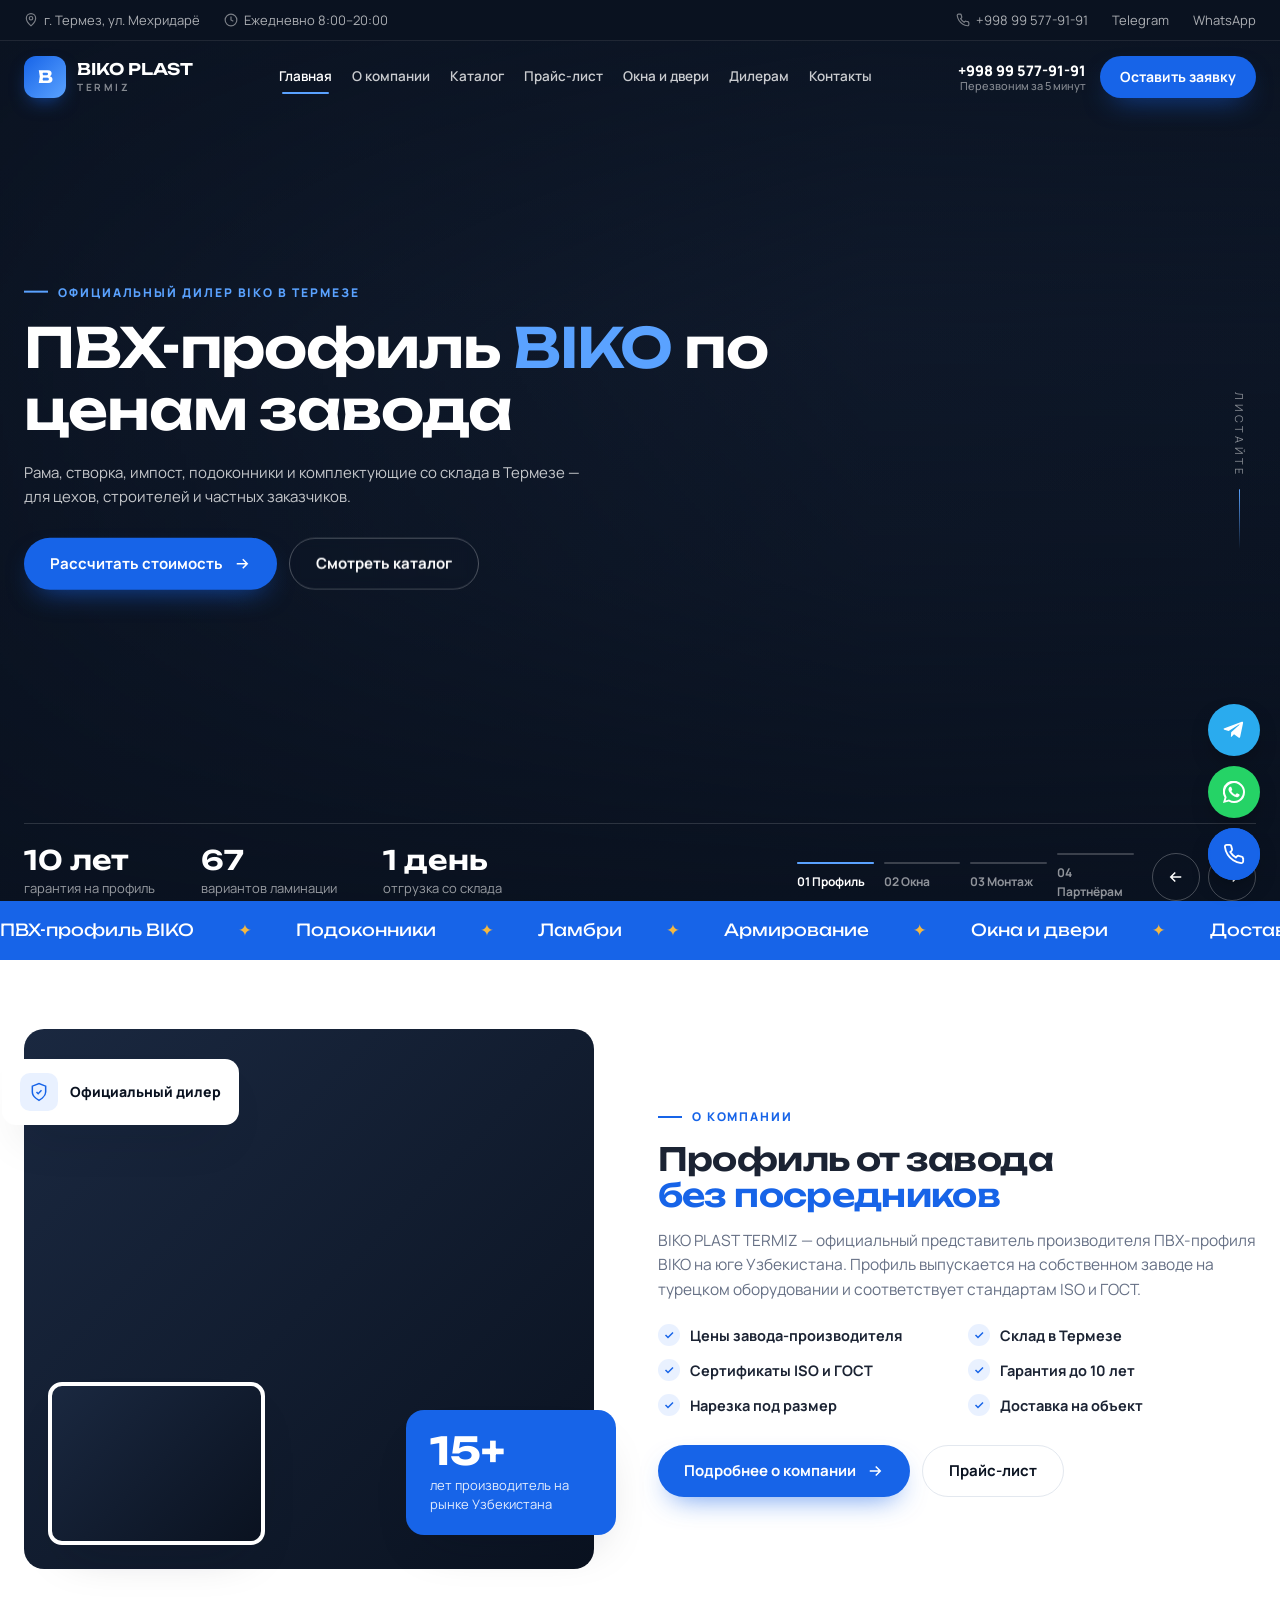
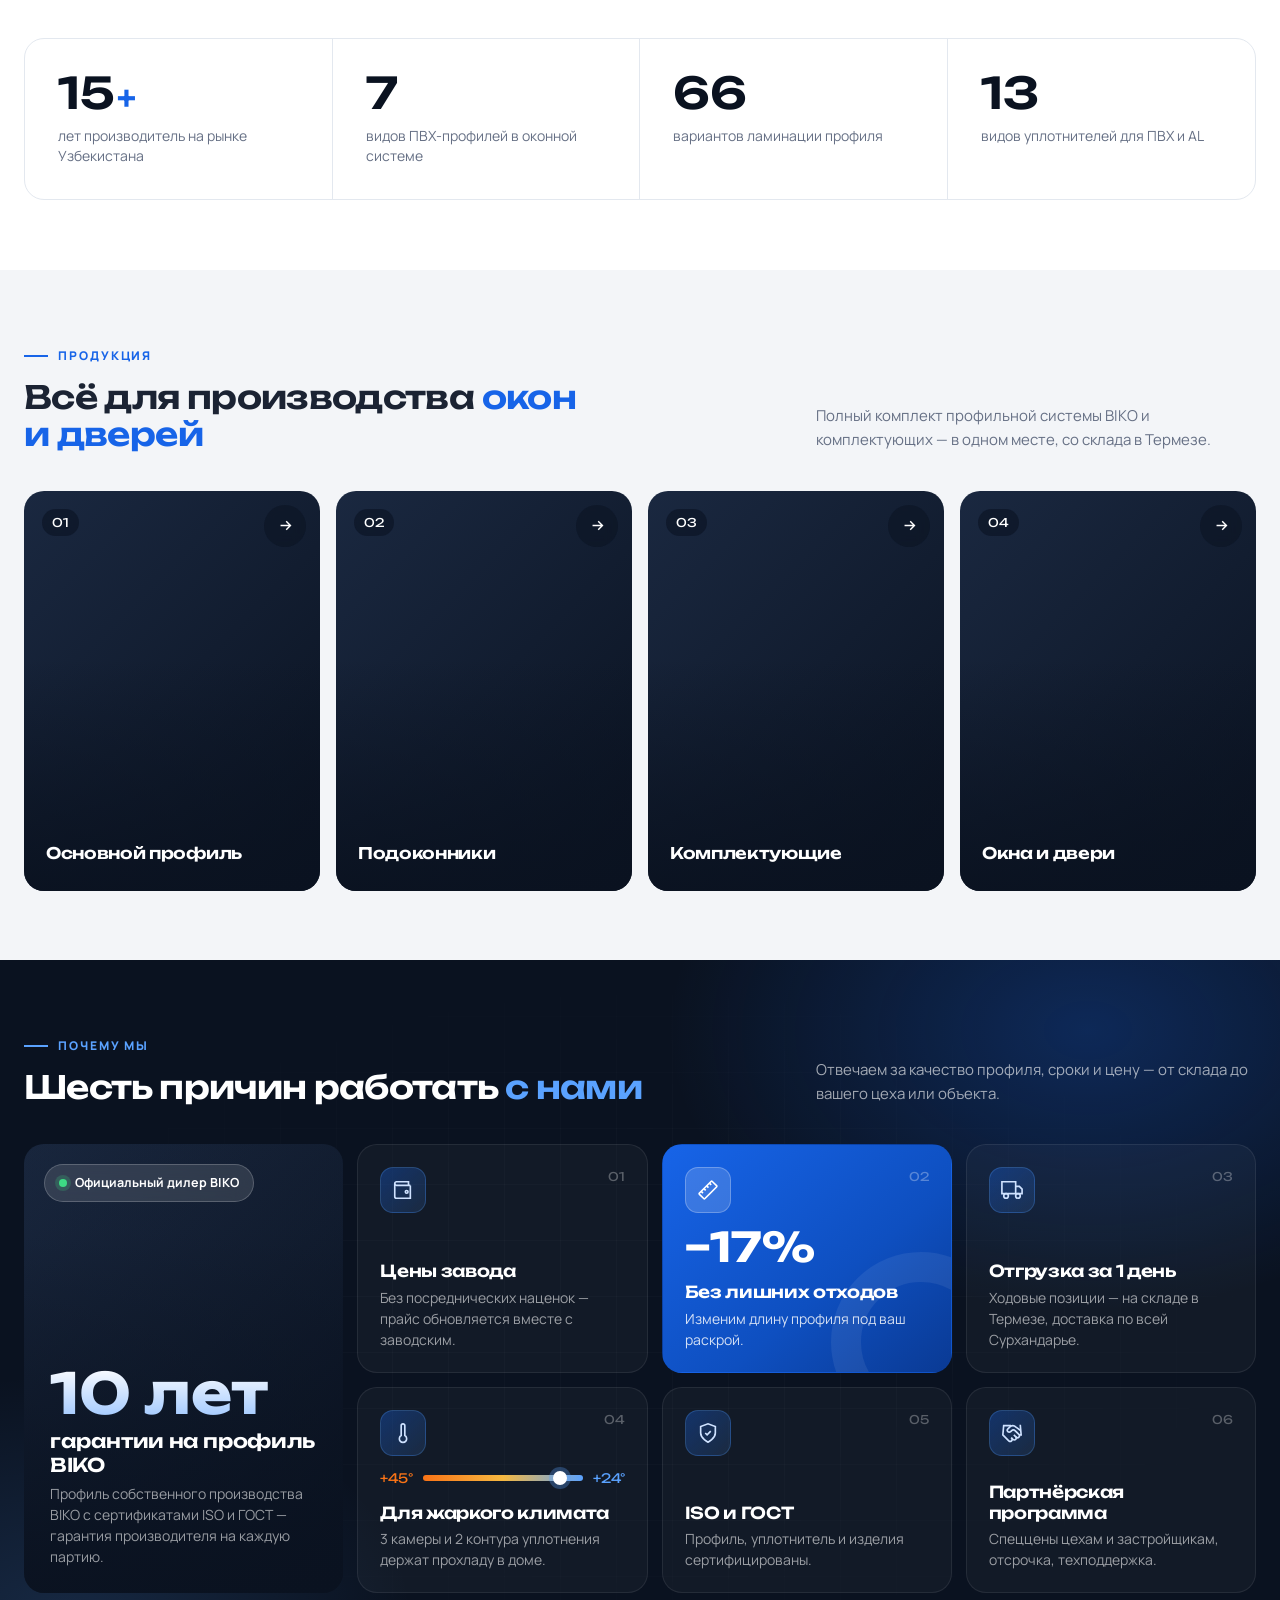
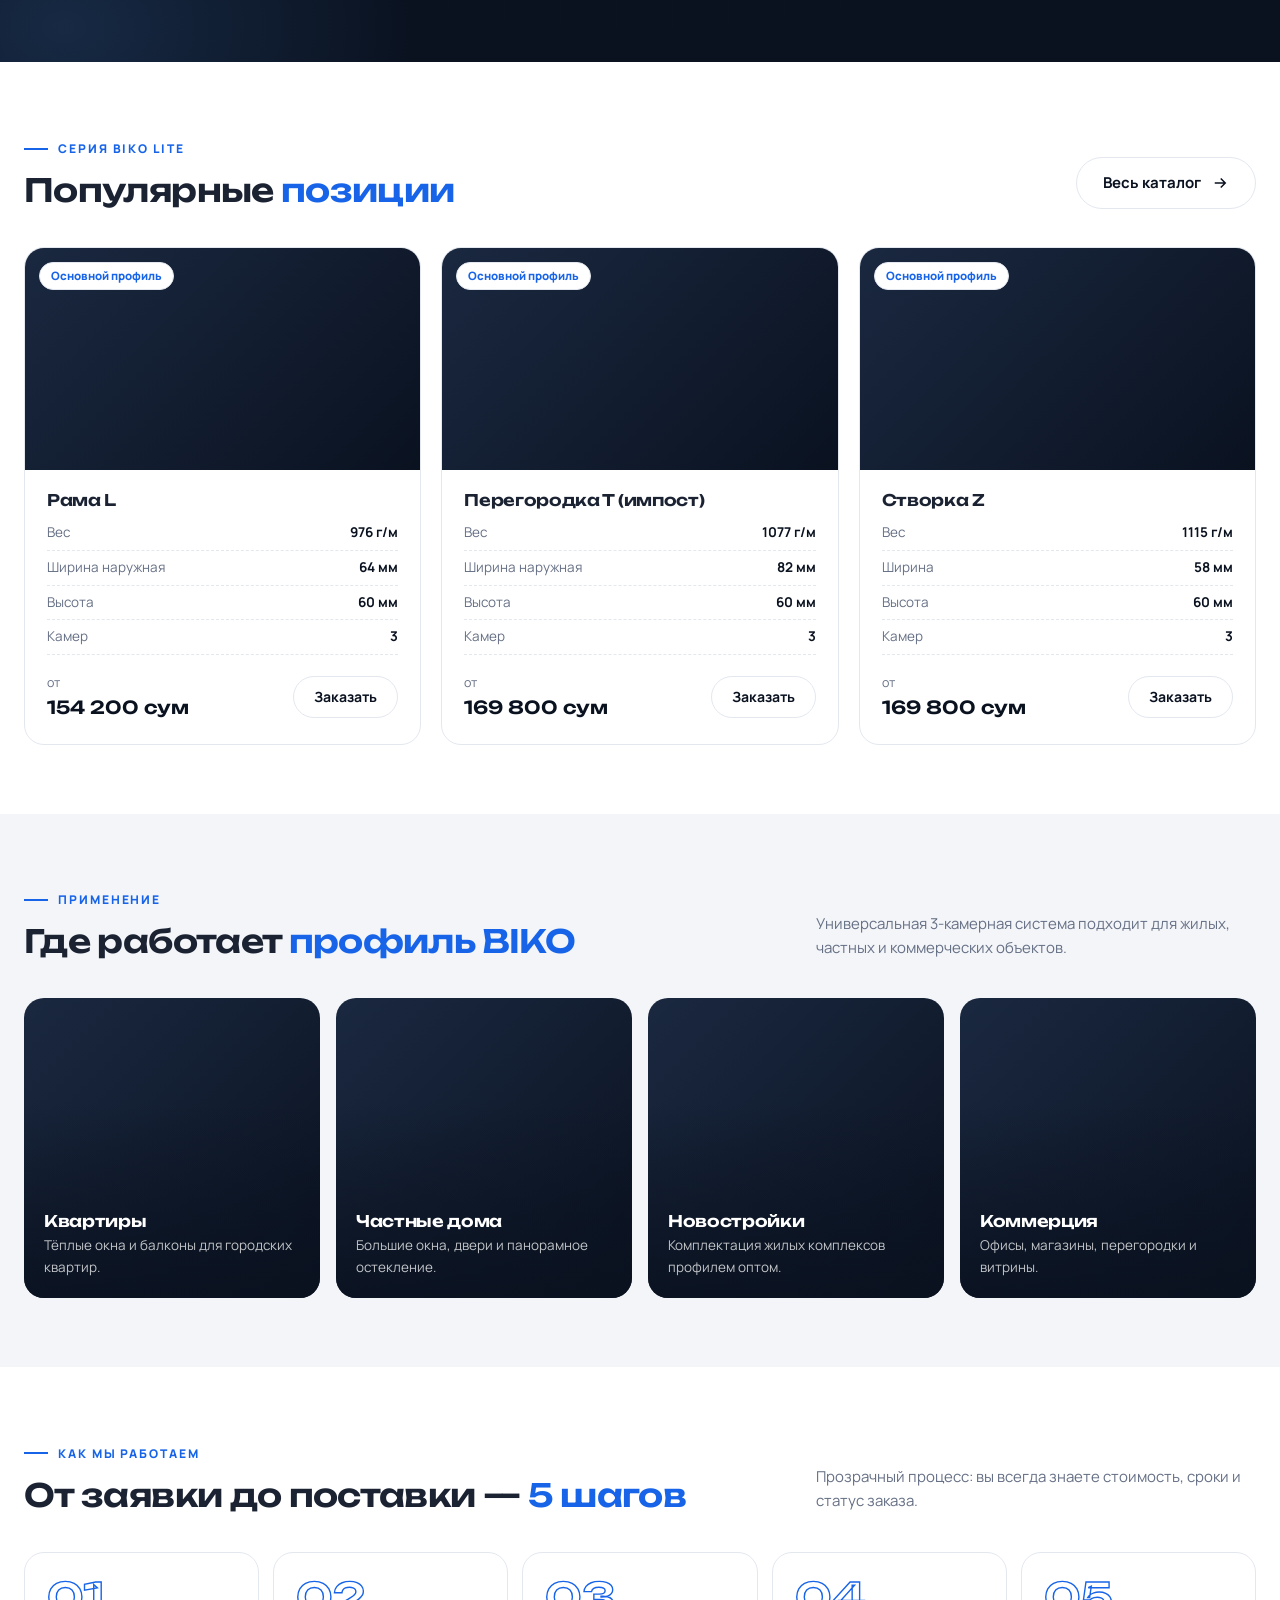
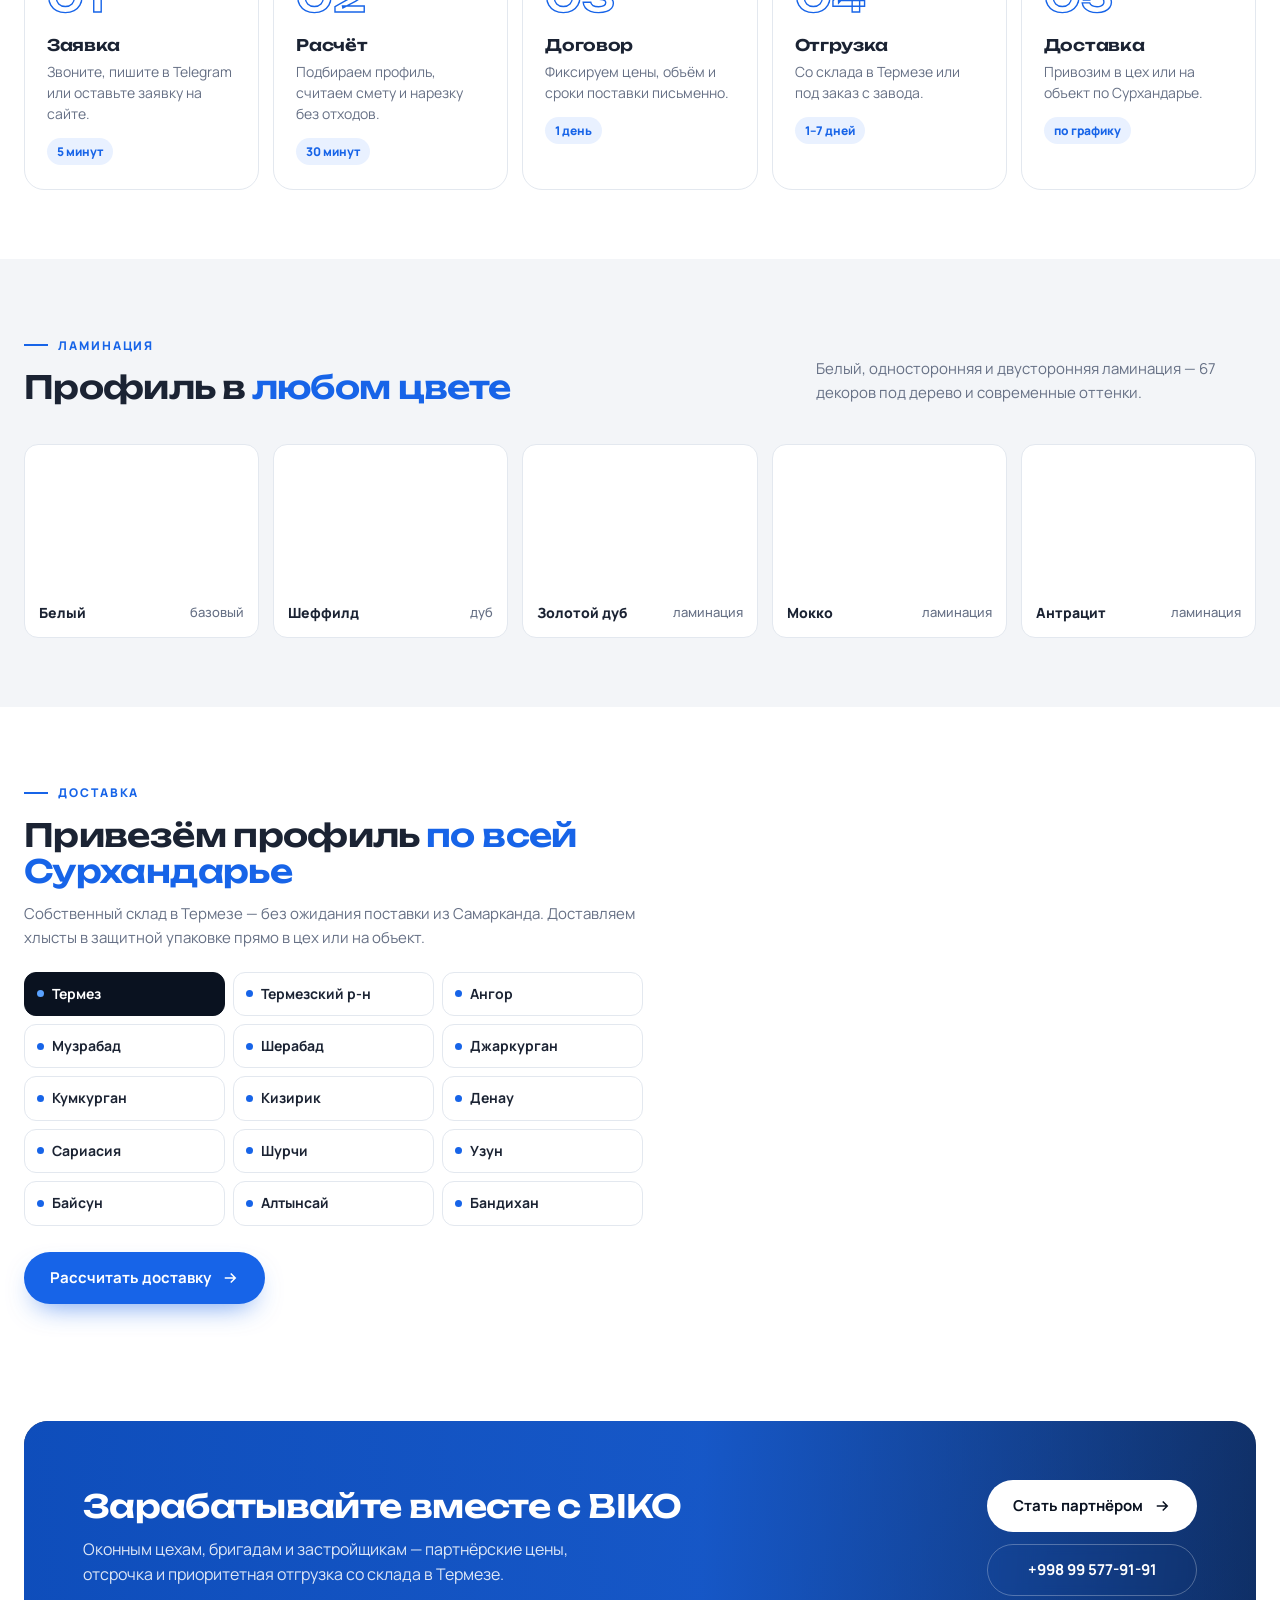
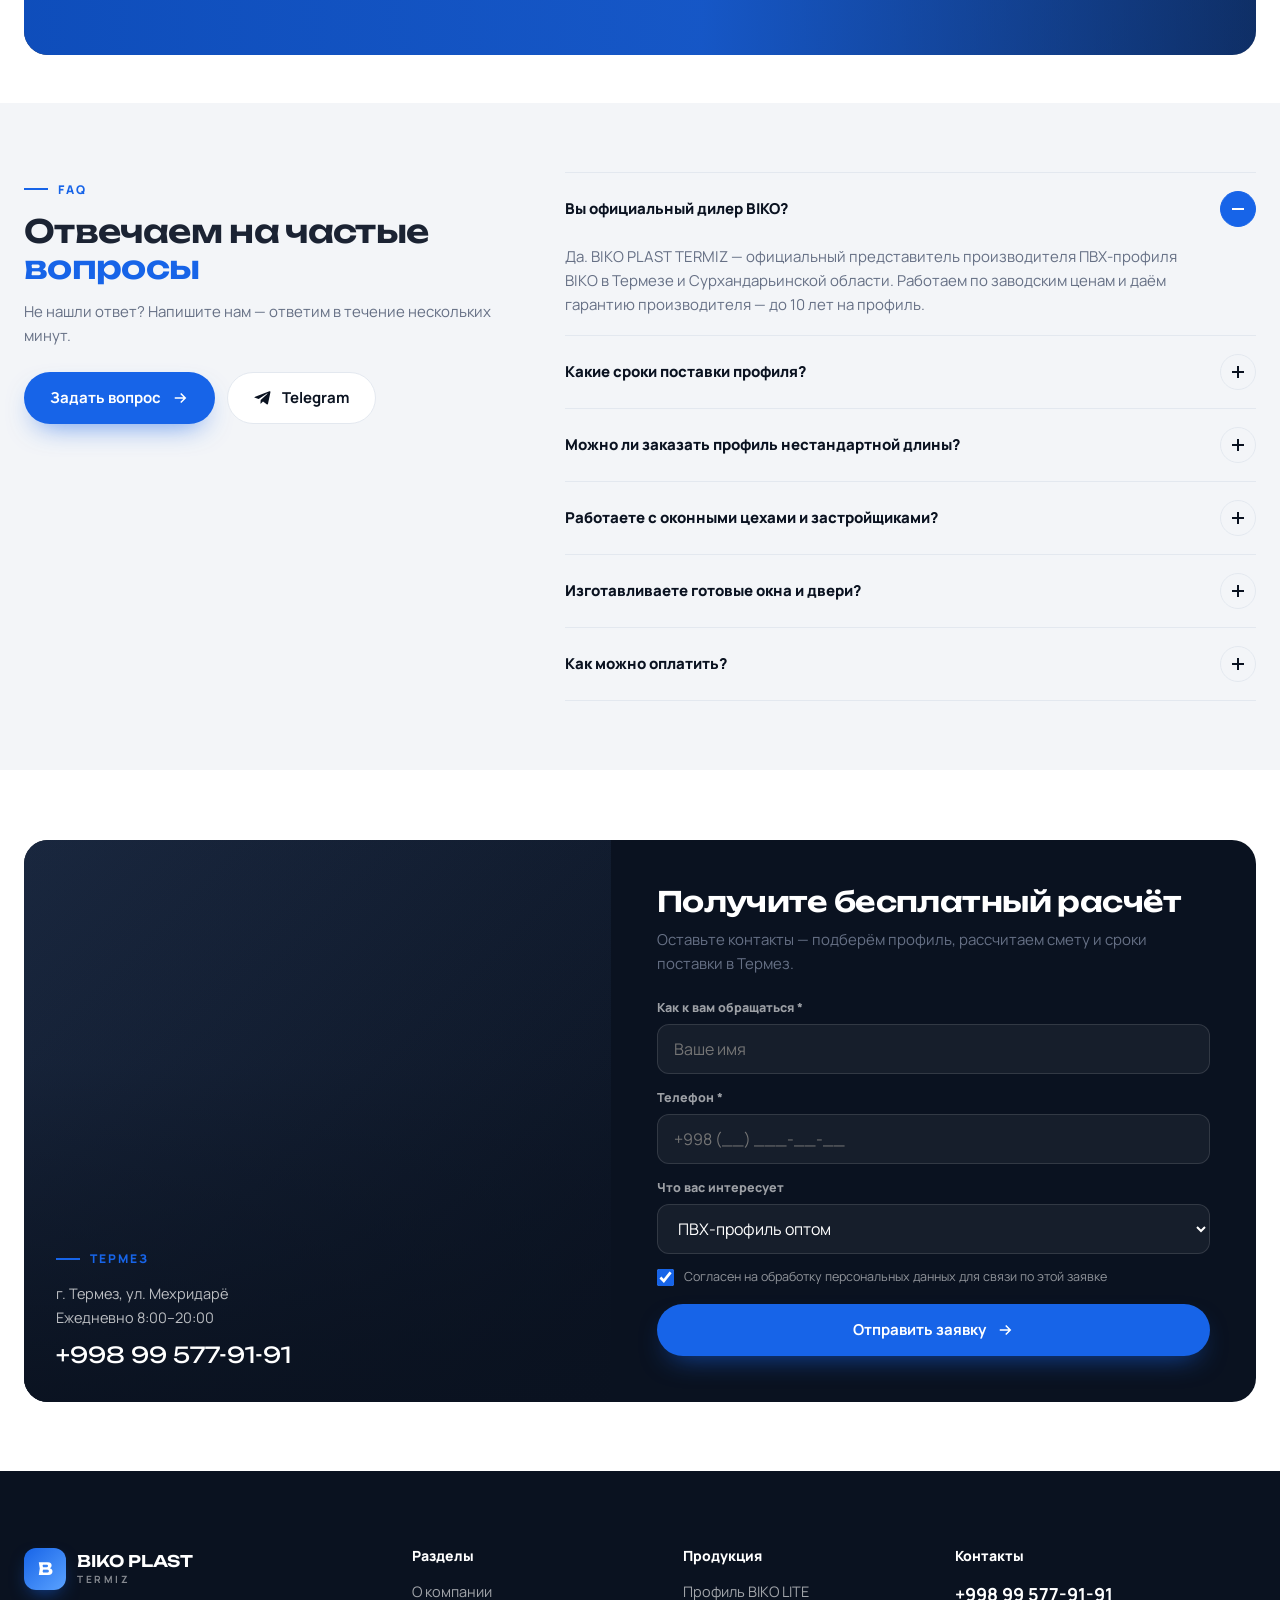
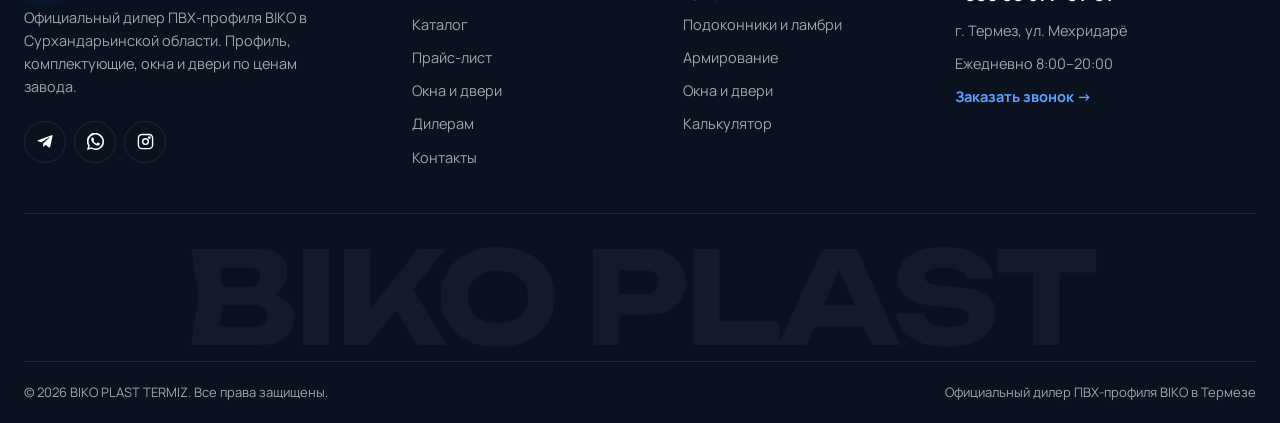
==== commit ee196808: "Add files via upload" ====
--- a/index.html
+++ b/index.html
@@ -39,7 +39,7 @@
   <a href="#" class="btn btn--primary" data-modal="#m-lead" data-subject="Консультация">Оставить заявку <svg viewBox="0 0 24 24" fill="none" stroke="currentColor" stroke-width="2"><path d="M5 12h14M13 6l6 6-6 6"/></svg></a>
 </div>
 <main id="content">
-<section class="hero"><div class="hero__slides"><div class="hero__slide"><img src="https://images.unsplash.com/photo-1513584684374-8bab748fbf90?auto=format&fit=crop&w=2000&q=75" alt="" fetchpriority="high"></div><div class="hero__slide"><img src="https://images.unsplash.com/photo-1713365860516-256d20dbb7e0?auto=format&fit=crop&w=2000&q=75" alt="" loading="lazy"></div><div class="hero__slide"><img src="https://images.unsplash.com/photo-1605018836321-11457d0edea9?auto=format&fit=crop&w=2000&q=75" alt="" loading="lazy"></div><div class="hero__slide"><img src="https://images.unsplash.com/photo-1545153987-c456e97455c9?auto=format&fit=crop&w=2000&q=75" alt="" loading="lazy"></div></div><div class="container hero__inner"><div class="hero__content"><div class="hero__text"><span class="eyebrow">Официальный дилер BIKO в Термезе</span><h1>ПВХ-профиль <span class="accent">BIKO</span> по ценам завода</h1><p>Рама, створка, импост, подоконники и комплектующие со склада в Термезе — для цехов, строителей и частных заказчиков.</p><div class="btn-row"><a href="#" class="btn btn--primary" data-modal="#m-lead" data-subject="Расчёт стоимости">Рассчитать стоимость <svg viewBox="0 0 24 24" fill="none" stroke="currentColor" stroke-width="2"><path d="M5 12h14M13 6l6 6-6 6"/></svg></a><a href="catalog.html" class="btn btn--ghost">Смотреть каталог</a></div></div><div class="hero__text"><span class="eyebrow">Окна и двери под ключ</span><h1>Тёплые окна для <span class="accent">жаркого</span> климата</h1><p>3-камерный профиль BIKO держит прохладу летом и тепло зимой. Замер, изготовление и монтаж по Сурхандарье.</p><div class="btn-row"><a href="#" class="btn btn--primary" data-modal="#m-lead" data-subject="Расчёт стоимости">Рассчитать стоимость <svg viewBox="0 0 24 24" fill="none" stroke="currentColor" stroke-width="2"><path d="M5 12h14M13 6l6 6-6 6"/></svg></a><a href="catalog.html" class="btn btn--ghost">Смотреть каталог</a></div></div><div class="hero__text"><span class="eyebrow">Замер и установка</span><h1>Монтаж по ГОСТ <span class="accent">за 1 день</span></h1><p>Своя бригада, аккуратная установка, отделка откосов и гарантия на работы. Бесплатный выезд замерщика по Термезу.</p><div class="btn-row"><a href="#" class="btn btn--primary" data-modal="#m-lead" data-subject="Расчёт стоимости">Рассчитать стоимость <svg viewBox="0 0 24 24" fill="none" stroke="currentColor" stroke-width="2"><path d="M5 12h14M13 6l6 6-6 6"/></svg></a><a href="catalog.html" class="btn btn--ghost">Смотреть каталог</a></div></div><div class="hero__text"><span class="eyebrow">Для застройщиков и цехов</span><h1>Выгода до <span class="accent">17%</span> для партнёров</h1><p>Цены от объёма, нарезка профиля под размер без отходов и доставка прямо на объект.</p><div class="btn-row"><a href="#" class="btn btn--primary" data-modal="#m-lead" data-subject="Расчёт стоимости">Рассчитать стоимость <svg viewBox="0 0 24 24" fill="none" stroke="currentColor" stroke-width="2"><path d="M5 12h14M13 6l6 6-6 6"/></svg></a><a href="catalog.html" class="btn btn--ghost">Смотреть каталог</a></div></div></div>
+<section class="hero"><div class="hero__slides"><div class="hero__slide"><img src="https://images.unsplash.com/photo-1513584684374-8bab748fbf90?auto=format&fit=crop&w=2000&q=75" alt="" fetchpriority="high"></div><div class="hero__slide"><img src="https://images.unsplash.com/photo-1713365860516-256d20dbb7e0?auto=format&fit=crop&w=2000&q=75" alt="" loading="lazy"></div><div class="hero__slide"><img src="https://images.unsplash.com/photo-1605018836321-11457d0edea9?auto=format&fit=crop&w=2000&q=75" alt="" loading="lazy"></div><div class="hero__slide"><img src="https://images.unsplash.com/photo-1545153987-c456e97455c9?auto=format&fit=crop&w=2000&q=75" alt="" loading="lazy"></div></div><div class="container hero__inner"><div class="hero__content"><div class="hero__text"><span class="eyebrow">Официальный дилер BIKO в Термезе</span><h1>ПВХ-профиль <span class="accent">BIKO</span> по ценам завода</h1><p>Рама, створка, импост, подоконники и комплектующие со склада в Термезе — для цехов, строителей и частных заказчиков.</p><div class="btn-row"><a href="#" class="btn btn--primary" data-modal="#m-lead" data-subject="Расчёт стоимости">Рассчитать стоимость <svg viewBox="0 0 24 24" fill="none" stroke="currentColor" stroke-width="2"><path d="M5 12h14M13 6l6 6-6 6"/></svg></a><a href="catalog.html" class="btn btn--ghost">Смотреть каталог</a></div></div><div class="hero__text"><span class="eyebrow">Окна и двери под ключ</span><h1>Тёплые окна для <span class="accent">жаркого</span> климата</h1><p>3-камерный профиль BIKO держит прохладу летом и тепло зимой. Замер, изготовление и монтаж по Сурхандарье.</p><div class="btn-row"><a href="#" class="btn btn--primary" data-modal="#m-lead" data-subject="Расчёт стоимости">Рассчитать стоимость <svg viewBox="0 0 24 24" fill="none" stroke="currentColor" stroke-width="2"><path d="M5 12h14M13 6l6 6-6 6"/></svg></a><a href="catalog.html" class="btn btn--ghost">Смотреть каталог</a></div></div><div class="hero__text"><span class="eyebrow">Замер и установка</span><h1>Монтаж по ГОСТ <span class="accent">за 1 день</span></h1><p>Своя бригада, аккуратная установка, отделка откосов и гарантия на работы. Бесплатный выезд замерщика по Термезу.</p><div class="btn-row"><a href="#" class="btn btn--primary" data-modal="#m-lead" data-subject="Расчёт стоимости">Рассчитать стоимость <svg viewBox="0 0 24 24" fill="none" stroke="currentColor" stroke-width="2"><path d="M5 12h14M13 6l6 6-6 6"/></svg></a><a href="catalog.html" class="btn btn--ghost">Смотреть каталог</a></div></div><div class="hero__text"><span class="eyebrow">Для застройщиков и цехов</span><h1>Выгода до <span class="accent">17%</span> для партнёров</h1><p>Цены от объёма, нарезка профиля под размер без отходов и доставка прямо на объект.</p><div class="btn-row"><a href="#" class="btn btn--primary" data-modal="#m-lead" data-subject="Расчёт стоимости">Рассчитать стоимость <svg viewBox="0 0 24 24" fill="none" stroke="currentColor" stroke-width="2"><path d="M5 12h14M13 6l6 6-6 6"/></svg></a><a href="catalog.html" class="btn btn--ghost">Смотреть каталог</a></div></div></div>
   <div class="hero__bottom"><div class="hero__stats">
     <div class="hero__stat"><b>10 лет</b><span>гарантия на профиль</span></div>
     <div class="hero__stat"><b>67</b><span>вариантов ламинации</span></div>
@@ -50,44 +50,44 @@
     <div class="split__float"><span class="ic"><svg viewBox="0 0 24 24" fill="none" stroke="currentColor" stroke-width="1.8"><path d="M12 22s8-4 8-10V5l-8-3-8 3v7c0 6 8 10 8 10z"/><path d="m9 12 2 2 4-4"/></svg></span>Официальный дилер</div>
     <div class="split__thumb"><img src="https://sps-biko.uz/wp-content/uploads/2023/05/profili-cveta.png" alt="Профили BIKO" loading="lazy"></div>
     <div class="split__badge"><b>15+</b><span>лет производитель на рынке Узбекистана</span></div></div>
-  <div class="split__content rv rv-d1"><span class="eyebrow">О компании</span><h2>Профиль от завода <span class="accent">без посредников</span></h2>
+  <div class="split__content rv rv-d1"><span class="eyebrow">О компании</span><h2>Профиль от завода <span class="accent">без посредников</span></h2>
     <p>BIKO PLAST TERMIZ — официальный представитель производителя ПВХ-профиля BIKO на юге Узбекистана. Профиль выпускается на собственном заводе на турецком оборудовании и соответствует стандартам ISO и ГОСТ.</p>
     <ul class="checks"><li>Цены завода-производителя</li><li>Склад в Термезе</li><li>Сертификаты ISO и ГОСТ</li><li>Гарантия до 10 лет</li><li>Нарезка под размер</li><li>Доставка на объект</li></ul>
     <div class="btn-row"><a href="about.html" class="btn btn--primary">Подробнее о компании <svg viewBox="0 0 24 24" fill="none" stroke="currentColor" stroke-width="2"><path d="M5 12h14M13 6l6 6-6 6"/></svg></a><a href="prices.html" class="btn btn--outline">Прайс-лист</a></div></div></div></section><section class="section section--flush-top"><div class="container"><div class="stats-band"><div class="stat rv rv-d1"><div class="stat__num"><span data-count="15">0</span><em>+</em></div><span class="stat__lbl">лет производитель на рынке Узбекистана</span></div><div class="stat rv rv-d2"><div class="stat__num"><span data-count="7">0</span></div><span class="stat__lbl">видов ПВХ-профилей в оконной системе</span></div><div class="stat rv rv-d3"><div class="stat__num"><span data-count="67">0</span></div><span class="stat__lbl">вариантов ламинации профиля</span></div><div class="stat rv rv-d1"><div class="stat__num"><span data-count="13">0</span></div><span class="stat__lbl">видов уплотнителей для ПВХ и AL</span></div></div></div></section><section class="section section--gray"><div class="container">
-  <div class="sec-head"><div class="rv"><span class="eyebrow">Продукция</span><h2>Всё для производства <span class="accent">окон и дверей</span></h2></div><p class="lead rv rv-d1">Полный комплект профильной системы BIKO и комплектующих — в одном месте, со склада в Термезе.</p></div>
-  <div class="cats"><a href="catalog.html" class="cat cat--product rv rv-d1"><img src="https://sps-biko.uz/wp-content/uploads/2023/05/rama.jpg" alt="Основной профиль" loading="lazy"><span class="cat__num">01</span><span class="cat__go"><svg viewBox="0 0 24 24" fill="none" stroke="currentColor" stroke-width="2"><path d="M5 12h14M13 6l6 6-6 6"/></svg></span><div class="cat__body"><h3>Основной профиль</h3><p>Рама, створка, импост, балконный профиль и штапик серии BIKO LITE.</p></div></a><a href="catalog.html#extra" class="cat cat--product rv rv-d2"><img src="https://sps-biko.uz/wp-content/uploads/2023/05/podokonnik.jpg" alt="Подоконники" loading="lazy"><span class="cat__num">02</span><span class="cat__go"><svg viewBox="0 0 24 24" fill="none" stroke="currentColor" stroke-width="2"><path d="M5 12h14M13 6l6 6-6 6"/></svg></span><div class="cat__body"><h3>Подоконники</h3><p>Ширина 25, 30 и 35 см, белые и с ламинацией под дерево.</p></div></a><a href="catalog.html#extra" class="cat cat--product rv rv-d3"><img src="https://sps-biko.uz/wp-content/uploads/2023/05/armirovanniy-profil.jpg" alt="Комплектующие" loading="lazy"><span class="cat__num">03</span><span class="cat__go"><svg viewBox="0 0 24 24" fill="none" stroke="currentColor" stroke-width="2"><path d="M5 12h14M13 6l6 6-6 6"/></svg></span><div class="cat__body"><h3>Комплектующие</h3><p>Металлический усилитель 1–1,2 мм, соединители, заглушки.</p></div></a><a href="windows.html" class="cat rv rv-d1"><img src="https://images.unsplash.com/photo-1496092607007-ca127e0b6a10?auto=format&fit=crop&w=1600&q=75" alt="Окна и двери" loading="lazy"><span class="cat__num">04</span><span class="cat__go"><svg viewBox="0 0 24 24" fill="none" stroke="currentColor" stroke-width="2"><path d="M5 12h14M13 6l6 6-6 6"/></svg></span><div class="cat__body"><h3>Окна и двери</h3><p>Готовые изделия из профиля BIKO с замером и монтажом.</p></div></a></div></div></section><section class="section section--dark why"><div class="container">
-  <div class="sec-head"><div class="rv"><span class="eyebrow">Почему мы</span><h2>Шесть причин работать <span class="accent">с нами</span></h2></div><p class="lead rv rv-d1">Отвечаем за качество профиля, сроки и цену — от склада до вашего цеха или объекта.</p></div>
+  <div class="sec-head"><div class="rv"><span class="eyebrow">Продукция</span><h2>Всё для производства <span class="accent">окон и дверей</span></h2></div><p class="lead rv rv-d1">Полный комплект профильной системы BIKO и комплектующих — в одном месте, со склада в Термезе.</p></div>
+  <div class="cats"><a href="catalog.html" class="cat cat--product rv rv-d1"><img src="https://sps-biko.uz/wp-content/uploads/2023/05/rama.jpg" alt="Основной профиль" loading="lazy"><span class="cat__num">01</span><span class="cat__go"><svg viewBox="0 0 24 24" fill="none" stroke="currentColor" stroke-width="2"><path d="M5 12h14M13 6l6 6-6 6"/></svg></span><div class="cat__body"><h3>Основной профиль</h3><p>Рама, створка, импост, балконный профиль и штапик серии BIKO LITE.</p></div></a><a href="catalog.html#extra" class="cat cat--product rv rv-d2"><img src="https://sps-biko.uz/wp-content/uploads/2023/05/podokonnik.jpg" alt="Подоконники" loading="lazy"><span class="cat__num">02</span><span class="cat__go"><svg viewBox="0 0 24 24" fill="none" stroke="currentColor" stroke-width="2"><path d="M5 12h14M13 6l6 6-6 6"/></svg></span><div class="cat__body"><h3>Подоконники</h3><p>Ширина 25, 30 и 35 см, белые и с ламинацией под дерево.</p></div></a><a href="catalog.html#extra" class="cat cat--product rv rv-d3"><img src="https://sps-biko.uz/wp-content/uploads/2023/05/armirovanniy-profil.jpg" alt="Комплектующие" loading="lazy"><span class="cat__num">03</span><span class="cat__go"><svg viewBox="0 0 24 24" fill="none" stroke="currentColor" stroke-width="2"><path d="M5 12h14M13 6l6 6-6 6"/></svg></span><div class="cat__body"><h3>Комплектующие</h3><p>Металлический усилитель 1–1,2 мм, соединители, заглушки.</p></div></a><a href="windows.html" class="cat rv rv-d1"><img src="https://images.unsplash.com/photo-1496092607007-ca127e0b6a10?auto=format&fit=crop&w=1600&q=75" alt="Окна и двери" loading="lazy"><span class="cat__num">04</span><span class="cat__go"><svg viewBox="0 0 24 24" fill="none" stroke="currentColor" stroke-width="2"><path d="M5 12h14M13 6l6 6-6 6"/></svg></span><div class="cat__body"><h3>Окна и двери</h3><p>Готовые изделия из профиля BIKO с замером и монтажом.</p></div></a></div></div></section><section class="section section--dark why"><div class="container">
+  <div class="sec-head"><div class="rv"><span class="eyebrow">Почему мы</span><h2>Шесть причин работать <span class="accent">с нами</span></h2></div><p class="lead rv rv-d1">Отвечаем за качество профиля, сроки и цену — от склада до вашего цеха или объекта.</p></div>
   <div class="bento"><div class="b-card b-card--hero rv rv-d1"><img src="https://sps-biko.uz/wp-content/uploads/2023/05/c0131t01.jpg" alt="" loading="lazy"><span class="tag"><i></i>Официальный дилер BIKO</span>
-  <div class="in"><div class="big">10 лет</div><h3>гарантии на профиль BIKO</h3><p>Профиль собственного производства BIKO с сертификатами ISO и ГОСТ — гарантия производителя на каждую партию.</p></div></div><div class="b-card rv rv-d2"><div class="b-card__top"><span class="b-card__ic"><svg viewBox="0 0 24 24" fill="none" stroke="currentColor" stroke-width="1.8"><path d="M20 7H5a2 2 0 0 1 0-4h13v4"/><path d="M3 5v14a2 2 0 0 0 2 2h15V7"/><circle cx="16" cy="14" r="1.5"/></svg></span><span class="b-card__n">01</span></div><h3>Цены завода</h3><p>Без посреднических наценок — прайс обновляется вместе с заводским.</p></div><div class="b-card b-card--accent rv rv-d3"><div class="b-card__top"><span class="b-card__ic"><svg viewBox="0 0 24 24" fill="none" stroke="currentColor" stroke-width="1.8"><path d="M21.3 8.7 8.7 21.3a1 1 0 0 1-1.4 0l-4.6-4.6a1 1 0 0 1 0-1.4L15.3 2.7a1 1 0 0 1 1.4 0l4.6 4.6a1 1 0 0 1 0 1.4z"/><path d="m7.5 10.5 2 2M10.5 7.5l2 2M13.5 4.5l2 2M4.5 13.5l2 2"/></svg></span><span class="b-card__n">02</span></div><div class="num">−17%</div><h3>Без лишних отходов</h3><p>Изменим длину профиля под ваш раскрой.</p></div><div class="b-card rv rv-d1"><div class="b-card__top"><span class="b-card__ic"><svg viewBox="0 0 24 24" fill="none" stroke="currentColor" stroke-width="1.8"><path d="M1 3h15v13H1zM16 8h4l3 3v5h-7z"/><circle cx="5.5" cy="18.5" r="2.5"/><circle cx="18.5" cy="18.5" r="2.5"/></svg></span><span class="b-card__n">03</span></div><h3>Отгрузка за 1 день</h3><p>Ходовые позиции — на складе в Термезе, доставка по всей Сурхандарье.</p></div><div class="b-card rv rv-d2"><div class="b-card__top"><span class="b-card__ic"><svg viewBox="0 0 24 24" fill="none" stroke="currentColor" stroke-width="1.8"><path d="M14 14.8V4a2 2 0 0 0-4 0v10.8a4 4 0 1 0 4 0z"/></svg></span><span class="b-card__n">04</span></div><div class="temp"><span class="hot">+45°</span><div class="temp__bar"><i></i></div><span class="cool">+24°</span></div><h3>Для жаркого климата</h3><p>3 камеры и 2 контура уплотнения держат прохладу в доме.</p></div><div class="b-card rv rv-d3"><div class="b-card__top"><span class="b-card__ic"><svg viewBox="0 0 24 24" fill="none" stroke="currentColor" stroke-width="1.8"><path d="M12 22s8-4 8-10V5l-8-3-8 3v7c0 6 8 10 8 10z"/><path d="m9 12 2 2 4-4"/></svg></span><span class="b-card__n">05</span></div><h3>ISO и ГОСТ</h3><p>Профиль, уплотнитель и изделия сертифицированы.</p></div><div class="b-card rv rv-d1"><div class="b-card__top"><span class="b-card__ic"><svg viewBox="0 0 24 24" fill="none" stroke="currentColor" stroke-width="1.8"><path d="m11 17 2 2a1 1 0 1 0 3-3"/><path d="m14 14 2.5 2.5a1 1 0 1 0 3-3l-3.9-3.9a3 3 0 0 0-4.2 0l-.9.9a1 1 0 1 1-3-3l2.8-2.8a5 5 0 0 1 6 .8L21 9"/><path d="m21 3 1 11h-2M3 3 2 14l6.5 6.5a1 1 0 1 0 3-3M3 4h8"/></svg></span><span class="b-card__n">06</span></div><h3>Партнёрская программа</h3><p>Спеццены цехам и застройщикам, отсрочка, техподдержка.</p></div></div></div></section><section class="section"><div class="container">
+  <div class="in"><div class="big">10 лет</div><h3>гарантии на профиль BIKO</h3><p>Профиль собственного производства BIKO с сертификатами ISO и ГОСТ — гарантия производителя на каждую партию.</p></div></div><div class="b-card rv rv-d2"><div class="b-card__top"><span class="b-card__ic"><svg viewBox="0 0 24 24" fill="none" stroke="currentColor" stroke-width="1.8"><path d="M20 7H5a2 2 0 0 1 0-4h13v4"/><path d="M3 5v14a2 2 0 0 0 2 2h15V7"/><circle cx="16" cy="14" r="1.5"/></svg></span><span class="b-card__n">01</span></div><h3>Цены завода</h3><p>Без посреднических наценок — прайс обновляется вместе с заводским.</p></div><div class="b-card b-card--accent rv rv-d3"><div class="b-card__top"><span class="b-card__ic"><svg viewBox="0 0 24 24" fill="none" stroke="currentColor" stroke-width="1.8"><path d="M21.3 8.7 8.7 21.3a1 1 0 0 1-1.4 0l-4.6-4.6a1 1 0 0 1 0-1.4L15.3 2.7a1 1 0 0 1 1.4 0l4.6 4.6a1 1 0 0 1 0 1.4z"/><path d="m7.5 10.5 2 2M10.5 7.5l2 2M13.5 4.5l2 2M4.5 13.5l2 2"/></svg></span><span class="b-card__n">02</span></div><div class="num">−17%</div><h3>Без лишних отходов</h3><p>Изменим длину профиля под ваш раскрой.</p></div><div class="b-card rv rv-d1"><div class="b-card__top"><span class="b-card__ic"><svg viewBox="0 0 24 24" fill="none" stroke="currentColor" stroke-width="1.8"><path d="M1 3h15v13H1zM16 8h4l3 3v5h-7z"/><circle cx="5.5" cy="18.5" r="2.5"/><circle cx="18.5" cy="18.5" r="2.5"/></svg></span><span class="b-card__n">03</span></div><h3>Отгрузка за 1 день</h3><p>Ходовые позиции — на складе в Термезе, доставка по всей Сурхандарье.</p></div><div class="b-card rv rv-d2"><div class="b-card__top"><span class="b-card__ic"><svg viewBox="0 0 24 24" fill="none" stroke="currentColor" stroke-width="1.8"><path d="M14 14.8V4a2 2 0 0 0-4 0v10.8a4 4 0 1 0 4 0z"/></svg></span><span class="b-card__n">04</span></div><div class="temp"><span class="hot">+45°</span><div class="temp__bar"><i></i></div><span class="cool">+24°</span></div><h3>Для жаркого климата</h3><p>3 камеры и 2 контура уплотнения держат прохладу в доме.</p></div><div class="b-card rv rv-d3"><div class="b-card__top"><span class="b-card__ic"><svg viewBox="0 0 24 24" fill="none" stroke="currentColor" stroke-width="1.8"><path d="M12 22s8-4 8-10V5l-8-3-8 3v7c0 6 8 10 8 10z"/><path d="m9 12 2 2 4-4"/></svg></span><span class="b-card__n">05</span></div><h3>ISO и ГОСТ</h3><p>Профиль, уплотнитель и изделия сертифицированы.</p></div><div class="b-card rv rv-d1"><div class="b-card__top"><span class="b-card__ic"><svg viewBox="0 0 24 24" fill="none" stroke="currentColor" stroke-width="1.8"><path d="m11 17 2 2a1 1 0 1 0 3-3"/><path d="m14 14 2.5 2.5a1 1 0 1 0 3-3l-3.9-3.9a3 3 0 0 0-4.2 0l-.9.9a1 1 0 1 1-3-3l2.8-2.8a5 5 0 0 1 6 .8L21 9"/><path d="m21 3 1 11h-2M3 3 2 14l6.5 6.5a1 1 0 1 0 3-3M3 4h8"/></svg></span><span class="b-card__n">06</span></div><h3>Партнёрская программа</h3><p>Спеццены цехам и застройщикам, отсрочка, техподдержка.</p></div></div></div></section><section class="section"><div class="container">
   <div class="sec-head"><div class="rv"><span class="eyebrow">Серия BIKO LITE</span><h2>Популярные <span class="accent">позиции</span></h2></div><a href="catalog.html" class="btn btn--outline rv">Весь каталог <svg viewBox="0 0 24 24" fill="none" stroke="currentColor" stroke-width="2"><path d="M5 12h14M13 6l6 6-6 6"/></svg></a></div>
   <div class="products"><article class="product rv rv-d1" data-cat="main">
   <div class="product__img"><span class="product__tag">Основной профиль</span><img src="https://sps-biko.uz/wp-content/uploads/2023/05/rama.jpg" alt="Рама L — ПВХ профиль BIKO" loading="lazy"></div>
-  <div class="product__body"><h3>Рама L</h3><ul class="specs"><li>Вес<b>976 г/м</b></li><li>Ширина наружная<b>64 мм</b></li><li>Высота<b>60 мм</b></li><li>Камер<b>3</b></li><li>Контуров уплотнения<b>2</b></li></ul>
+  <div class="product__body"><h3>Рама L</h3><ul class="specs"><li>Вес<b>976 г/м</b></li><li>Ширина наружная<b>64 мм</b></li><li>Высота<b>60 мм</b></li><li>Камер<b>3</b></li></ul>
   <div class="product__foot"><div class="price-from">от<b>154 200 сум</b></div><a href="#" class="btn btn--outline btn--sm" data-modal="#m-lead" data-subject="Заказ: Рама L">Заказать</a></div></div>
 </article><article class="product rv rv-d2" data-cat="main">
   <div class="product__img"><span class="product__tag">Основной профиль</span><img src="https://sps-biko.uz/wp-content/uploads/2023/05/peregorodka.jpg" alt="Перегородка Т (импост) — ПВХ профиль BIKO" loading="lazy"></div>
-  <div class="product__body"><h3>Перегородка Т (импост)</h3><ul class="specs"><li>Вес<b>1077 г/м</b></li><li>Ширина наружная<b>82 мм</b></li><li>Высота<b>60 мм</b></li><li>Камер<b>3</b></li><li>Контуров уплотнения<b>2</b></li></ul>
+  <div class="product__body"><h3>Перегородка Т (импост)</h3><ul class="specs"><li>Вес<b>1077 г/м</b></li><li>Ширина наружная<b>82 мм</b></li><li>Высота<b>60 мм</b></li><li>Камер<b>3</b></li></ul>
   <div class="product__foot"><div class="price-from">от<b>169 800 сум</b></div><a href="#" class="btn btn--outline btn--sm" data-modal="#m-lead" data-subject="Заказ: Перегородка Т (импост)">Заказать</a></div></div>
 </article><article class="product rv rv-d3" data-cat="main">
   <div class="product__img"><span class="product__tag">Основной профиль</span><img src="https://sps-biko.uz/wp-content/uploads/2023/05/stvorka.jpg" alt="Створка Z — ПВХ профиль BIKO" loading="lazy"></div>
-  <div class="product__body"><h3>Створка Z</h3><ul class="specs"><li>Вес<b>1115 г/м</b></li><li>Ширина<b>58 мм</b></li><li>Высота<b>60 мм</b></li><li>Камер<b>3</b></li><li>Контуров уплотнения<b>2</b></li></ul>
+  <div class="product__body"><h3>Створка Z</h3><ul class="specs"><li>Вес<b>1115 г/м</b></li><li>Ширина<b>58 мм</b></li><li>Высота<b>60 мм</b></li><li>Камер<b>3</b></li></ul>
   <div class="product__foot"><div class="price-from">от<b>169 800 сум</b></div><a href="#" class="btn btn--outline btn--sm" data-modal="#m-lead" data-subject="Заказ: Створка Z">Заказать</a></div></div>
 </article></div></div></section><section class="section section--gray"><div class="container">
   <div class="sec-head"><div class="rv"><span class="eyebrow">Применение</span><h2>Где работает <span class="accent">профиль BIKO</span></h2></div><p class="lead rv rv-d1">Универсальная 3-камерная система подходит для жилых, частных и коммерческих объектов.</p></div>
   <div class="uses"><div class="use rv rv-d1"><img src="https://images.unsplash.com/photo-1721932423849-e9033192b190?auto=format&fit=crop&w=1600&q=75" alt="Квартиры" loading="lazy"><div class="use__in"><h3>Квартиры</h3><p>Тёплые окна и балконы для городских квартир.</p></div></div><div class="use rv rv-d2"><img src="https://images.unsplash.com/photo-1650211803854-e7b2e0ce86f9?auto=format&fit=crop&w=1600&q=75" alt="Частные дома" loading="lazy"><div class="use__in"><h3>Частные дома</h3><p>Большие окна, двери и панорамное остекление.</p></div></div><div class="use rv rv-d3"><img src="https://images.unsplash.com/photo-1460317442991-0ec209397118?auto=format&fit=crop&w=1600&q=75" alt="Новостройки" loading="lazy"><div class="use__in"><h3>Новостройки</h3><p>Комплектация жилых комплексов профилем оптом.</p></div></div><div class="use rv rv-d1"><img src="https://images.unsplash.com/photo-1712799430351-8baa17927177?auto=format&fit=crop&w=1600&q=75" alt="Коммерция" loading="lazy"><div class="use__in"><h3>Коммерция</h3><p>Офисы, магазины, перегородки и витрины.</p></div></div></div></div></section><section class="section"><div class="container">
-  <div class="sec-head"><div class="rv"><span class="eyebrow">Как мы работаем</span><h2>От заявки до поставки — <span class="accent">5 шагов</span></h2></div><p class="lead rv rv-d1">Прозрачный процесс: вы всегда знаете стоимость, сроки и статус заказа.</p></div>
+  <div class="sec-head"><div class="rv"><span class="eyebrow">Как мы работаем</span><h2>От заявки до поставки — <span class="accent">5 шагов</span></h2></div><p class="lead rv rv-d1">Прозрачный процесс: вы всегда знаете стоимость, сроки и статус заказа.</p></div>
   <div class="steps"><div class="step rv rv-d1"><span class="step__n">01</span><h3>Заявка</h3><p>Звоните, пишите в Telegram или оставьте заявку на сайте.</p><span class="step__time">5 минут</span></div><div class="step rv rv-d2"><span class="step__n">02</span><h3>Расчёт</h3><p>Подбираем профиль, считаем смету и нарезку без отходов.</p><span class="step__time">30 минут</span></div><div class="step rv rv-d3"><span class="step__n">03</span><h3>Договор</h3><p>Фиксируем цены, объём и сроки поставки письменно.</p><span class="step__time">1 день</span></div><div class="step rv rv-d1"><span class="step__n">04</span><h3>Отгрузка</h3><p>Со склада в Термезе или под заказ с завода.</p><span class="step__time">1–7 дней</span></div><div class="step rv rv-d2"><span class="step__n">05</span><h3>Доставка</h3><p>Привозим в цех или на объект по Сурхандарье.</p><span class="step__time">по графику</span></div></div></div></section><section class="section section--gray"><div class="container">
-  <div class="sec-head"><div class="rv"><span class="eyebrow">Ламинация</span><h2>Профиль в <span class="accent">любом цвете</span></h2></div><p class="lead rv rv-d1">Белый, односторонняя и двусторонняя ламинация — 67 декоров под дерево и современные оттенки.</p></div>
+  <div class="sec-head"><div class="rv"><span class="eyebrow">Ламинация</span><h2>Профиль в <span class="accent">любом цвете</span></h2></div><p class="lead rv rv-d1">Белый, односторонняя и двусторонняя ламинация — 67 декоров под дерево и современные оттенки.</p></div>
   <div class="colors"><div class="color rv rv-d1"><div class="color__sw" style="background-image:url(https://sps-biko.uz/wp-content/uploads/2023/05/white.webp)"></div><div class="color__name">Белый<span>базовый</span></div></div><div class="color rv rv-d2"><div class="color__sw" style="background-image:url(https://sps-biko.uz/wp-content/uploads/2023/05/shefild.webp)"></div><div class="color__name">Шеффилд<span>дуб</span></div></div><div class="color rv rv-d3"><div class="color__sw" style="background-image:url(https://sps-biko.uz/wp-content/uploads/2023/05/zolotoy-dub.webp)"></div><div class="color__name">Золотой дуб<span>ламинация</span></div></div><div class="color rv rv-d1"><div class="color__sw" style="background-image:url(https://sps-biko.uz/wp-content/uploads/2023/05/mokko.webp)"></div><div class="color__name">Мокко<span>ламинация</span></div></div><div class="color rv rv-d2"><div class="color__sw" style="background-image:url(https://sps-biko.uz/wp-content/uploads/2023/05/grey.webp)"></div><div class="color__name">Антрацит<span>ламинация</span></div></div></div></div></section><section class="section"><div class="container delivery">
-  <div class="rv"><span class="eyebrow">Доставка</span><h2>Привезём профиль <span class="accent">по всей Сурхандарье</span></h2>
+  <div class="rv"><span class="eyebrow">Доставка</span><h2>Привезём профиль <span class="accent">по всей Сурхандарье</span></h2>
    <p class="lead" style="margin-top:12px">Собственный склад в Термезе — без ожидания поставки из Самарканда. Доставляем хлысты в защитной упаковке прямо в цех или на объект.</p>
    <div class="districts"><span class="main">Термез</span><span class="">Термезский р-н</span><span class="">Ангор</span><span class="">Музрабад</span><span class="">Шерабад</span><span class="">Джаркурган</span><span class="">Кумкурган</span><span class="">Кизирик</span><span class="">Денау</span><span class="">Сариасия</span><span class="">Шурчи</span><span class="">Узун</span><span class="">Байсун</span><span class="">Алтынсай</span><span class="">Бандихан</span></div>
    <a href="#" class="btn btn--primary" data-modal="#m-lead" data-subject="Доставка">Рассчитать доставку <svg viewBox="0 0 24 24" fill="none" stroke="currentColor" stroke-width="2"><path d="M5 12h14M13 6l6 6-6 6"/></svg></a></div>
   <div class="delivery__media rv rv-d1 rv-img"><img src="https://images.unsplash.com/photo-1545153987-c456e97455c9?auto=format&fit=crop&w=1600&q=75" alt="Доставка профиля BIKO" loading="lazy">
    <div class="delivery__card"><div><b>1 день</b><span>отгрузка со склада</span></div><div><b>14</b><span>районов области</span></div><div><b>6 м</b><span>хлысты в упаковке</span></div></div></div>
 </div></section><section class="section section--sm"><div class="container"><div class="cta rv"><img class="bg" src="https://images.unsplash.com/photo-1460317442991-0ec209397118?auto=format&fit=crop&w=1600&q=75" alt="" loading="lazy">
-  <div><h2>Зарабатывайте вместе с BIKO</h2><p>Оконным цехам, бригадам и застройщикам — партнёрские цены, отсрочка и приоритетная отгрузка со склада в Термезе.</p></div><div class="btn-row"><a href="#" class="btn btn--white" data-modal="#m-lead" data-subject="Партнёрство">Стать партнёром <svg viewBox="0 0 24 24" fill="none" stroke="currentColor" stroke-width="2"><path d="M5 12h14M13 6l6 6-6 6"/></svg></a><a href="tel:+998995779191" class="btn btn--ghost">+998 99 577-91-91</a></div></div></div></section><section class="section section--gray"><div class="container faq">
-  <div class="faq__aside rv"><span class="eyebrow">FAQ</span><h2>Отвечаем на частые <span class="accent">вопросы</span></h2><p class="lead" style="margin:14px 0 24px">Не нашли ответ? Напишите нам — ответим в течение нескольких минут.</p><div class="btn-row"><a href="#" class="btn btn--primary" data-modal="#m-lead" data-subject="Вопрос">Задать вопрос <svg viewBox="0 0 24 24" fill="none" stroke="currentColor" stroke-width="2"><path d="M5 12h14M13 6l6 6-6 6"/></svg></a><a href="https://t.me/+998995779191" target="_blank" rel="noopener" class="btn btn--outline"><svg viewBox="0 0 24 24" fill="currentColor"><path d="M21.9 4.3 18.7 19.5c-.2 1.1-.9 1.3-1.8.8l-4.9-3.6-2.4 2.3c-.3.3-.5.5-1 .5l.3-5 9.1-8.2c.4-.4-.1-.6-.6-.2L6.2 13.2l-4.8-1.5c-1-.3-1.1-1 .2-1.5L20.5 3c.9-.3 1.6.2 1.4 1.3z"/></svg> Telegram</a></div></div>
+  <div><h2>Зарабатывайте вместе с BIKO</h2><p>Оконным цехам, бригадам и застройщикам — партнёрские цены, отсрочка и приоритетная отгрузка со склада в Термезе.</p></div><div class="btn-row"><a href="#" class="btn btn--white" data-modal="#m-lead" data-subject="Партнёрство">Стать партнёром <svg viewBox="0 0 24 24" fill="none" stroke="currentColor" stroke-width="2"><path d="M5 12h14M13 6l6 6-6 6"/></svg></a><a href="tel:+998995779191" class="btn btn--ghost">+998 99 577-91-91</a></div></div></div></section><section class="section section--gray"><div class="container faq">
+  <div class="faq__aside rv"><span class="eyebrow">FAQ</span><h2>Отвечаем на частые <span class="accent">вопросы</span></h2><p class="lead" style="margin:14px 0 24px">Не нашли ответ? Напишите нам — ответим в течение нескольких минут.</p><div class="btn-row"><a href="#" class="btn btn--primary" data-modal="#m-lead" data-subject="Вопрос">Задать вопрос <svg viewBox="0 0 24 24" fill="none" stroke="currentColor" stroke-width="2"><path d="M5 12h14M13 6l6 6-6 6"/></svg></a><a href="https://t.me/+998995779191" target="_blank" rel="noopener" class="btn btn--outline"><svg viewBox="0 0 24 24" fill="currentColor"><path d="M21.9 4.3 18.7 19.5c-.2 1.1-.9 1.3-1.8.8l-4.9-3.6-2.4 2.3c-.3.3-.5.5-1 .5l.3-5 9.1-8.2c.4-.4-.1-.6-.6-.2L6.2 13.2l-4.8-1.5c-1-.3-1.1-1 .2-1.5L20.5 3c.9-.3 1.6.2 1.4 1.3z"/></svg> Telegram</a></div></div>
   <div class="acc rv rv-d1"><div class="acc__item"><button class="acc__q">Вы официальный дилер BIKO?<i></i></button><div class="acc__a"><p>Да. BIKO PLAST TERMIZ — официальный представитель производителя ПВХ-профиля BIKO в Термезе и Сурхандарьинской области. Работаем по заводским ценам и даём гарантию производителя — до 10 лет на профиль.</p></div></div><div class="acc__item"><button class="acc__q">Какие сроки поставки профиля?<i></i></button><div class="acc__a"><p>Ходовые позиции — рама, створка, импост, штапик — есть на складе в Термезе и отгружаются в день оплаты. Ламинированный профиль и нестандартная длина — в среднем 5–7 дней под заказ.</p></div></div><div class="acc__item"><button class="acc__q">Можно ли заказать профиль нестандартной длины?<i></i></button><div class="acc__a"><p>Да. Завод изменит длину хлыста под ваш раскрой — вы не платите за обрезки и экономите до 17% бюджета. Уточните объём у менеджера.</p></div></div><div class="acc__item"><button class="acc__q">Работаете с оконными цехами и застройщиками?<i></i></button><div class="acc__a"><p>Да. Партнёрам — цены от объёма, отсрочка для постоянных клиентов, резерв профиля на складе и доставка прямо в цех или на объект.</p></div></div><div class="acc__item"><button class="acc__q">Изготавливаете готовые окна и двери?<i></i></button><div class="acc__a"><p>Да. Принимаем заказы на окна, двери, балконы и перегородки из профиля BIKO: бесплатный замер, изготовление, доставка и монтаж.</p></div></div><div class="acc__item"><button class="acc__q">Как можно оплатить?<i></i></button><div class="acc__a"><p>Наличными, переводом на карту или по безналичному расчёту для юрлиц. Предоставляем договор, счёт-фактуру и все закрывающие документы.</p></div></div></div></div></section><section class="section" id="zayavka"><div class="container"><div class="contact-block rv">
   <div class="contact-block__media"><img src="https://images.unsplash.com/photo-1630699295509-a199b5370538?auto=format&fit=crop&w=1600&q=75" alt="Окна из профиля BIKO в интерьере" loading="lazy">
     <div class="contact-block__info"><span class="eyebrow">Термез</span><p style="color:rgba(255,255,255,.72);font-size:14.5px">г. Термез, ул. Мехридарё<br>Ежедневно 8:00–20:00</p><a href="tel:+998995779191">+998 99 577-91-91</a></div></div>
--- a/style.css
+++ b/style.css
@@ -20,7 +20,7 @@
   --ease:cubic-bezier(.22,.8,.2,1);
   --ease-io:cubic-bezier(.77,0,.18,1);
   --container:1280px;
-  --pad:clamp(56px,6.2vw,92px);
+  --pad:clamp(52px,5.4vw,80px);
   --head-h:74px;
   --top-h:40px;
   --head:"Unbounded",system-ui,sans-serif;
@@ -123,7 +123,7 @@
 .mobile-menu .mm-contacts a{color:#fff;font-weight:800;font-size:20px}
 
 /* ============ HERO ============ */
-.hero{position:relative;height:100vh;height:100svh;min-height:600px;max-height:1080px;color:#fff;background:var(--ink);overflow:hidden;display:flex}
+.hero{position:relative;height:calc(100vh - var(--top-h));height:calc(100svh - var(--top-h));min-height:560px;max-height:1040px;color:#fff;background:var(--ink);overflow:hidden;display:flex}
 .hero__slides{position:absolute;inset:0}
 .hero__slide{position:absolute;inset:0;z-index:0;visibility:hidden}
 .hero__slide img{width:100%;height:100%;object-fit:cover;transform:scale(1.18)}
@@ -136,7 +136,7 @@
 @keyframes kenburns{0%{transform:scale(1.22) translateX(2%)}100%{transform:scale(1.04) translateX(0)}}
 @keyframes flash{0%{opacity:.85}60%{opacity:.25}100%{opacity:0}}
 .hero::after{content:"";position:absolute;inset:0;z-index:3;pointer-events:none;background:linear-gradient(180deg,rgba(10,18,32,.72) 0%,rgba(10,18,32,.2) 34%,rgba(10,18,32,.35) 62%,rgba(10,18,32,.94) 100%),linear-gradient(90deg,rgba(10,18,32,.82) 0%,rgba(10,18,32,.15) 68%)}
-.hero__inner{position:relative;z-index:4;width:100%;display:flex;flex-direction:column;padding-top:calc(var(--top-h) + var(--head-h) + clamp(16px,4vh,48px));padding-bottom:clamp(18px,3.2vh,32px)}
+.hero__inner{position:relative;z-index:4;width:100%;display:flex;flex-direction:column;padding-top:calc(var(--head-h) + clamp(8px,3vh,40px));padding-bottom:clamp(16px,3vh,30px)}
 .hero__content{max-width:820px;margin:auto 0;position:relative;min-height:clamp(290px,46vh,400px);display:flex;align-items:center}
 .hero__text{position:absolute;left:0;right:0;top:50%;transform:translateY(-50%);pointer-events:none}
 .hero__text.active{pointer-events:auto}
@@ -172,7 +172,7 @@
 @keyframes scrollLine{0%{transform:scaleY(0);transform-origin:top}50%{transform:scaleY(1);transform-origin:top}51%{transform-origin:bottom}100%{transform:scaleY(0);transform-origin:bottom}}
 
 /* Page hero */
-.page-hero{position:relative;background:var(--ink);color:#fff;padding:calc(var(--top-h) + var(--head-h) + clamp(36px,6vh,72px)) 0 clamp(44px,6vh,72px);overflow:hidden}
+.page-hero{position:relative;background:var(--ink);color:#fff;padding:calc(var(--head-h) + clamp(36px,6vh,72px)) 0 clamp(44px,6vh,72px);overflow:hidden}
 .page-hero__bg{position:absolute;inset:0}
 .page-hero__bg img{width:100%;height:100%;object-fit:cover;opacity:.42;animation:kenburns 14s var(--ease) both}
 .page-hero::after{content:"";position:absolute;inset:0;background:linear-gradient(90deg,rgba(10,18,32,.95) 20%,rgba(10,18,32,.45))}
@@ -223,8 +223,8 @@
   radial-gradient(600px 400px at 85% 10%,rgba(23,100,232,.28),transparent 70%),
   radial-gradient(500px 360px at 5% 95%,rgba(90,162,255,.16),transparent 70%)}
 .why::after{content:"";position:absolute;inset:0;z-index:-1;opacity:.5;background-image:linear-gradient(rgba(255,255,255,.04) 1px,transparent 1px),linear-gradient(90deg,rgba(255,255,255,.04) 1px,transparent 1px);background-size:56px 56px;mask-image:radial-gradient(ellipse at center,#000 30%,transparent 75%);-webkit-mask-image:radial-gradient(ellipse at center,#000 30%,transparent 75%)}
-.bento{display:grid;grid-template-columns:1.25fr 1fr 1fr 1fr;grid-auto-rows:minmax(190px,auto);gap:14px}
-.b-card{position:relative;border-radius:var(--radius);padding:24px;background:rgba(255,255,255,.035);border:1px solid rgba(255,255,255,.08);overflow:hidden;display:flex;flex-direction:column;transition:transform .5s var(--ease),border-color .4s,background .4s;isolation:isolate}
+.bento{display:grid;grid-template-columns:1.25fr 1fr 1fr 1fr;grid-auto-rows:minmax(172px,auto);gap:14px}
+.b-card{position:relative;border-radius:var(--radius);padding:22px;background:rgba(255,255,255,.035);border:1px solid rgba(255,255,255,.08);overflow:hidden;display:flex;flex-direction:column;transition:transform .5s var(--ease),border-color .4s,background .4s;isolation:isolate}
 .b-card::before{content:"";position:absolute;inset:0;z-index:-1;opacity:0;transition:opacity .4s;background:radial-gradient(320px circle at var(--mx,50%) var(--my,50%),rgba(90,162,255,.18),transparent 60%)}
 .b-card:hover{transform:translateY(-4px);border-color:rgba(90,162,255,.35);background:rgba(255,255,255,.05)}
 .b-card:hover::before{opacity:1}
@@ -233,9 +233,9 @@
 .b-card:hover .b-card__ic{transform:rotate(-8deg) scale(1.08)}
 .b-card__ic svg{width:22px;height:22px}
 .b-card__n{font-family:var(--head);font-size:12px;color:rgba(255,255,255,.3)}
-.b-card h3{margin:18px 0 6px;font-size:17px}
+.b-card h3{margin:14px 0 5px;font-size:16.5px}
 .b-card p{color:rgba(255,255,255,.58);font-size:14px;line-height:1.5}
-.b-card--hero{grid-row:span 2;padding:0;border:0;justify-content:flex-end;min-height:400px}
+.b-card--hero{grid-row:span 2;padding:0;border:0;justify-content:flex-end;min-height:358px}
 .b-card--hero>img{position:absolute;inset:0;width:100%;height:100%;object-fit:cover;z-index:-2;transition:transform 1.2s var(--ease)}
 .b-card--hero:hover>img{transform:scale(1.06)}
 .b-card--hero::after{content:"";position:absolute;inset:0;z-index:-1;background:linear-gradient(180deg,rgba(10,18,32,.1) 20%,rgba(10,18,32,.95) 100%)}
@@ -278,7 +278,7 @@
 .products{display:grid;grid-template-columns:repeat(3,1fr);gap:20px}
 .product{background:#fff;border:1px solid var(--line);border-radius:var(--radius);overflow:hidden;transition:transform .5s var(--ease),box-shadow .5s,border-color .4s,opacity .4s;display:flex;flex-direction:column}
 .product:hover{transform:translateY(-6px);box-shadow:var(--shadow);border-color:transparent}
-.product__img{aspect-ratio:16/10;background:radial-gradient(circle at 50% 60%,#fff,#EEF2F7);display:grid;place-items:center;padding:18px;position:relative;overflow:hidden}
+.product__img{aspect-ratio:16/9;background:radial-gradient(circle at 50% 60%,#fff,#EEF2F7);display:grid;place-items:center;padding:18px;position:relative;overflow:hidden}
 .product__img img{max-height:100%;object-fit:contain;mix-blend-mode:multiply;transition:transform .7s var(--ease)}
 .product:hover .product__img img{transform:scale(1.07) rotate(-1deg)}
 .product__tag{position:absolute;top:14px;left:14px;background:#fff;border:1px solid var(--line);padding:4px 11px;border-radius:100px;font-size:11.5px;font-weight:800;color:var(--blue)}
@@ -411,7 +411,7 @@
 
 /* Contact block */
 .contact-block{display:grid;grid-template-columns:1fr 1.1fr;border-radius:24px;overflow:hidden;background:var(--ink);color:#fff}
-.contact-block__media{position:relative;min-height:420px}
+.contact-block__media{position:relative;min-height:400px}
 .contact-block__media img{position:absolute;inset:0;width:100%;height:100%;object-fit:cover}
 .contact-block__media::after{content:"";position:absolute;inset:0;background:linear-gradient(0deg,rgba(10,18,32,.92),rgba(10,18,32,.05) 60%)}
 .contact-block__info{position:absolute;left:32px;right:32px;bottom:30px;z-index:2}
@@ -431,7 +431,7 @@
 .field.error .err{display:block}
 
 /* Gallery / certs */
-.gallery{display:grid;grid-template-columns:repeat(4,1fr);grid-auto-rows:clamp(140px,20vh,190px);gap:12px}
+.gallery{display:grid;grid-template-columns:repeat(4,1fr);grid-auto-rows:clamp(120px,17vh,168px);gap:12px}
 .gallery a{border-radius:14px;overflow:hidden;position:relative}
 .gallery a:nth-child(1){grid-column:span 2;grid-row:span 2}
 .gallery a:nth-child(4){grid-row:span 2}
@@ -611,7 +611,7 @@
   .topbar__l>*:not(:first-child),.topbar__r .hide-sm{display:none}
   .logo__mark{width:38px;height:38px;font-size:15px}
   .logo__text{font-size:14px}
-  .hero{height:auto;min-height:100svh;max-height:none}
+  .hero{height:auto;min-height:calc(100svh - var(--top-h));max-height:none}
   .hero__content{min-height:360px}
   .hero__stats{gap:18px;display:grid;grid-template-columns:repeat(3,1fr);width:100%}
   .hero__stat span{font-size:11.5px;line-height:1.3;display:block}
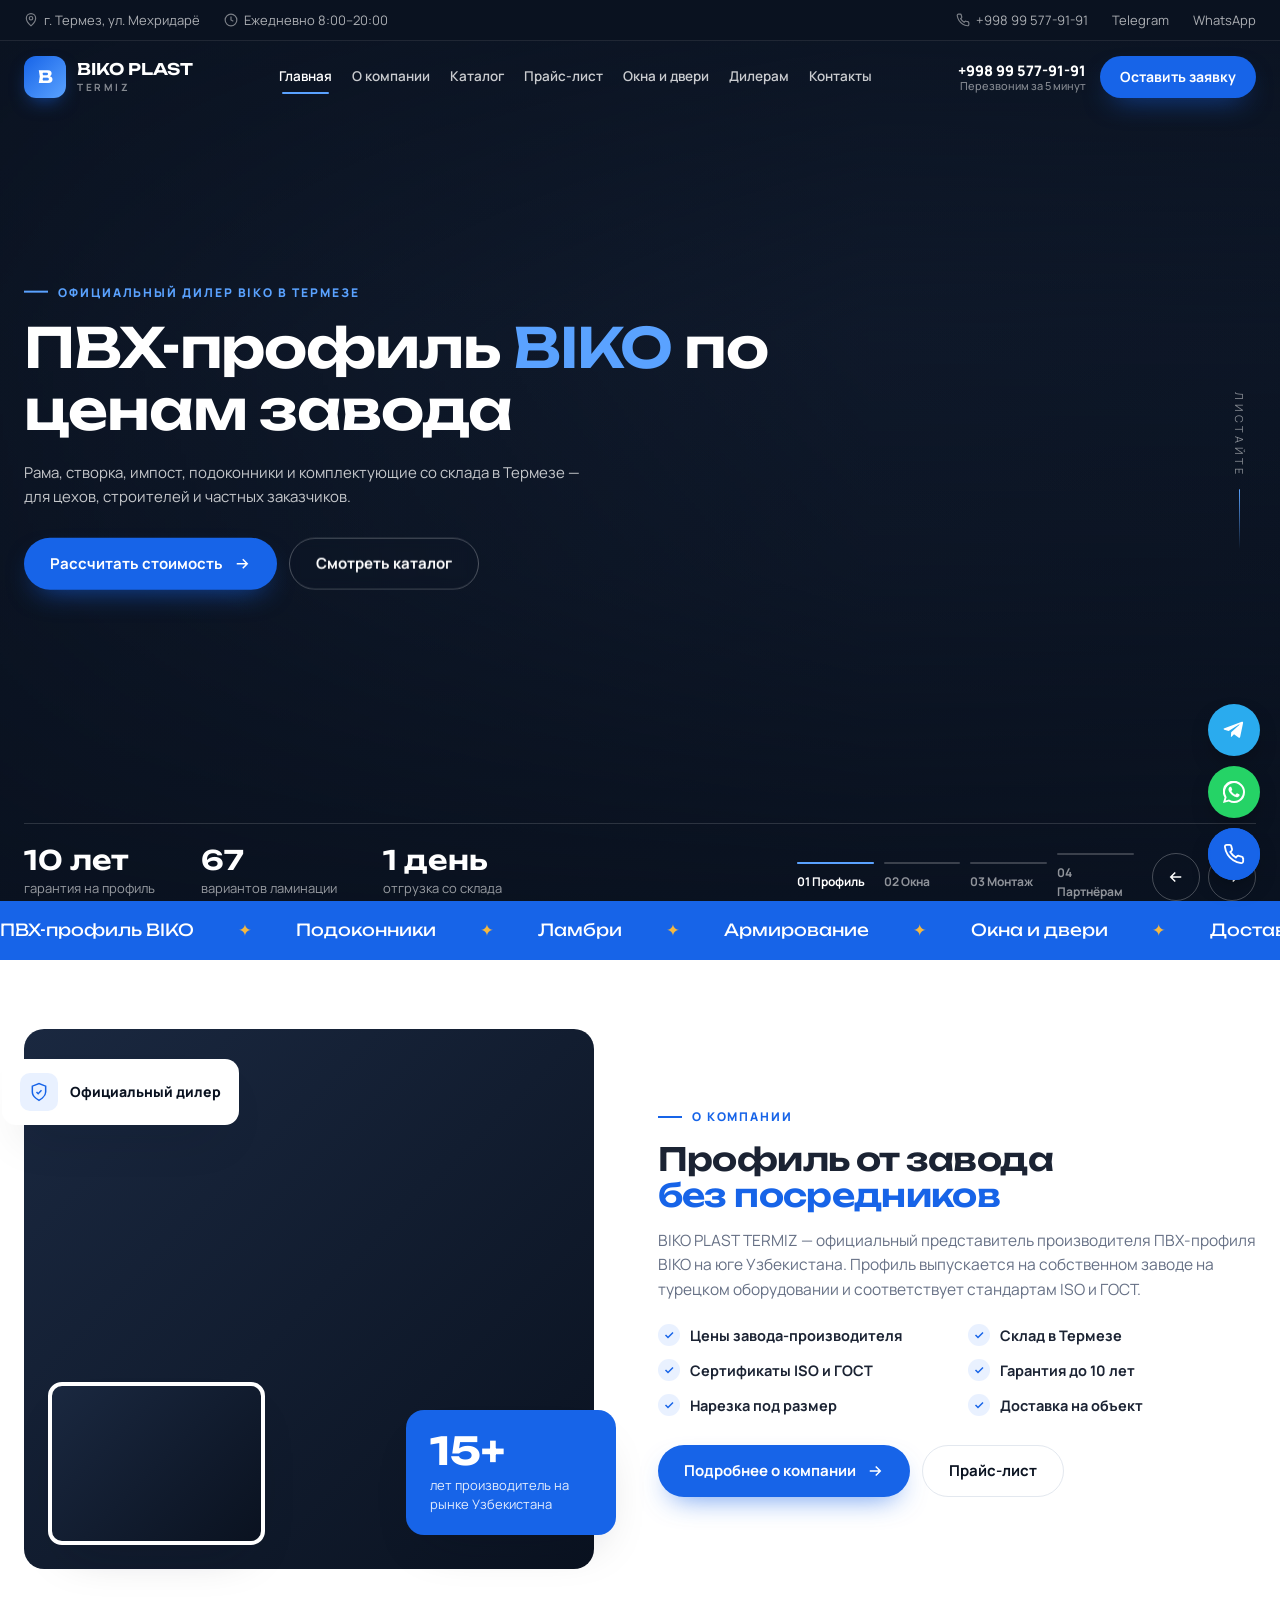
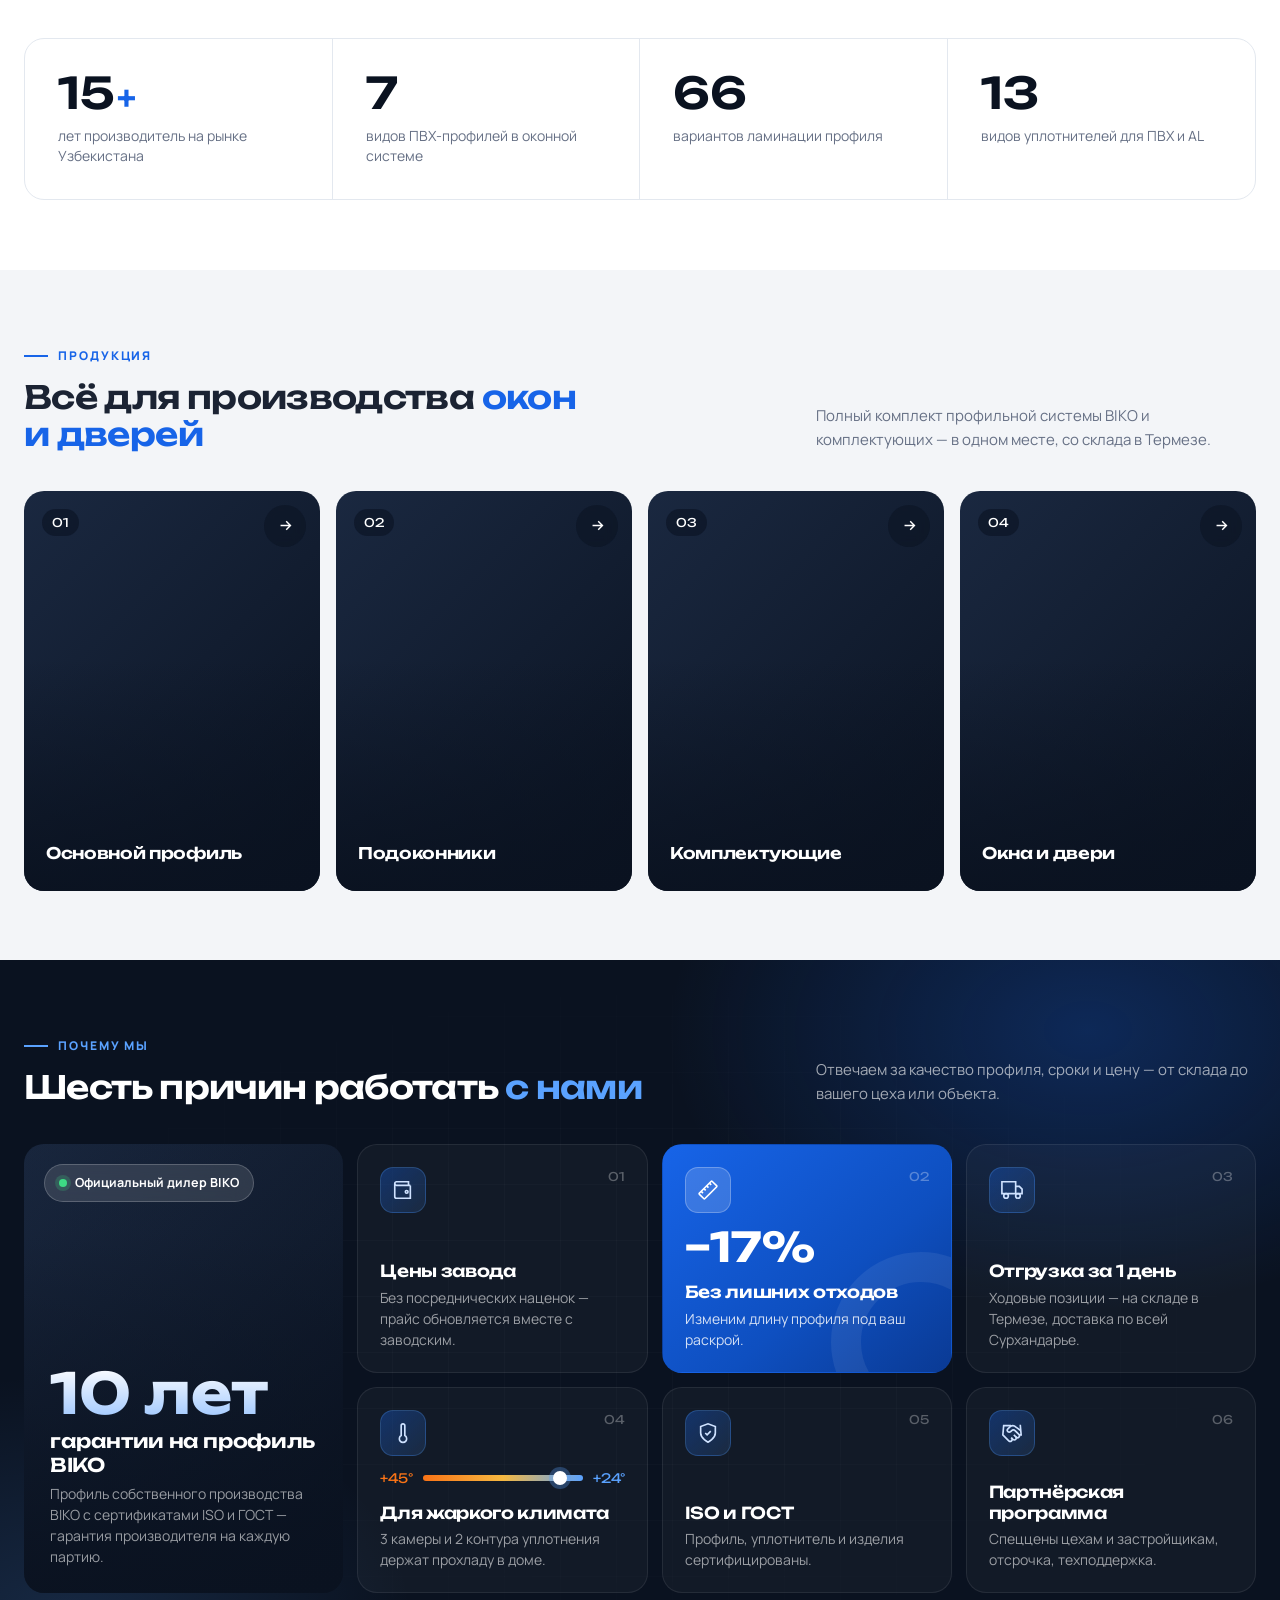
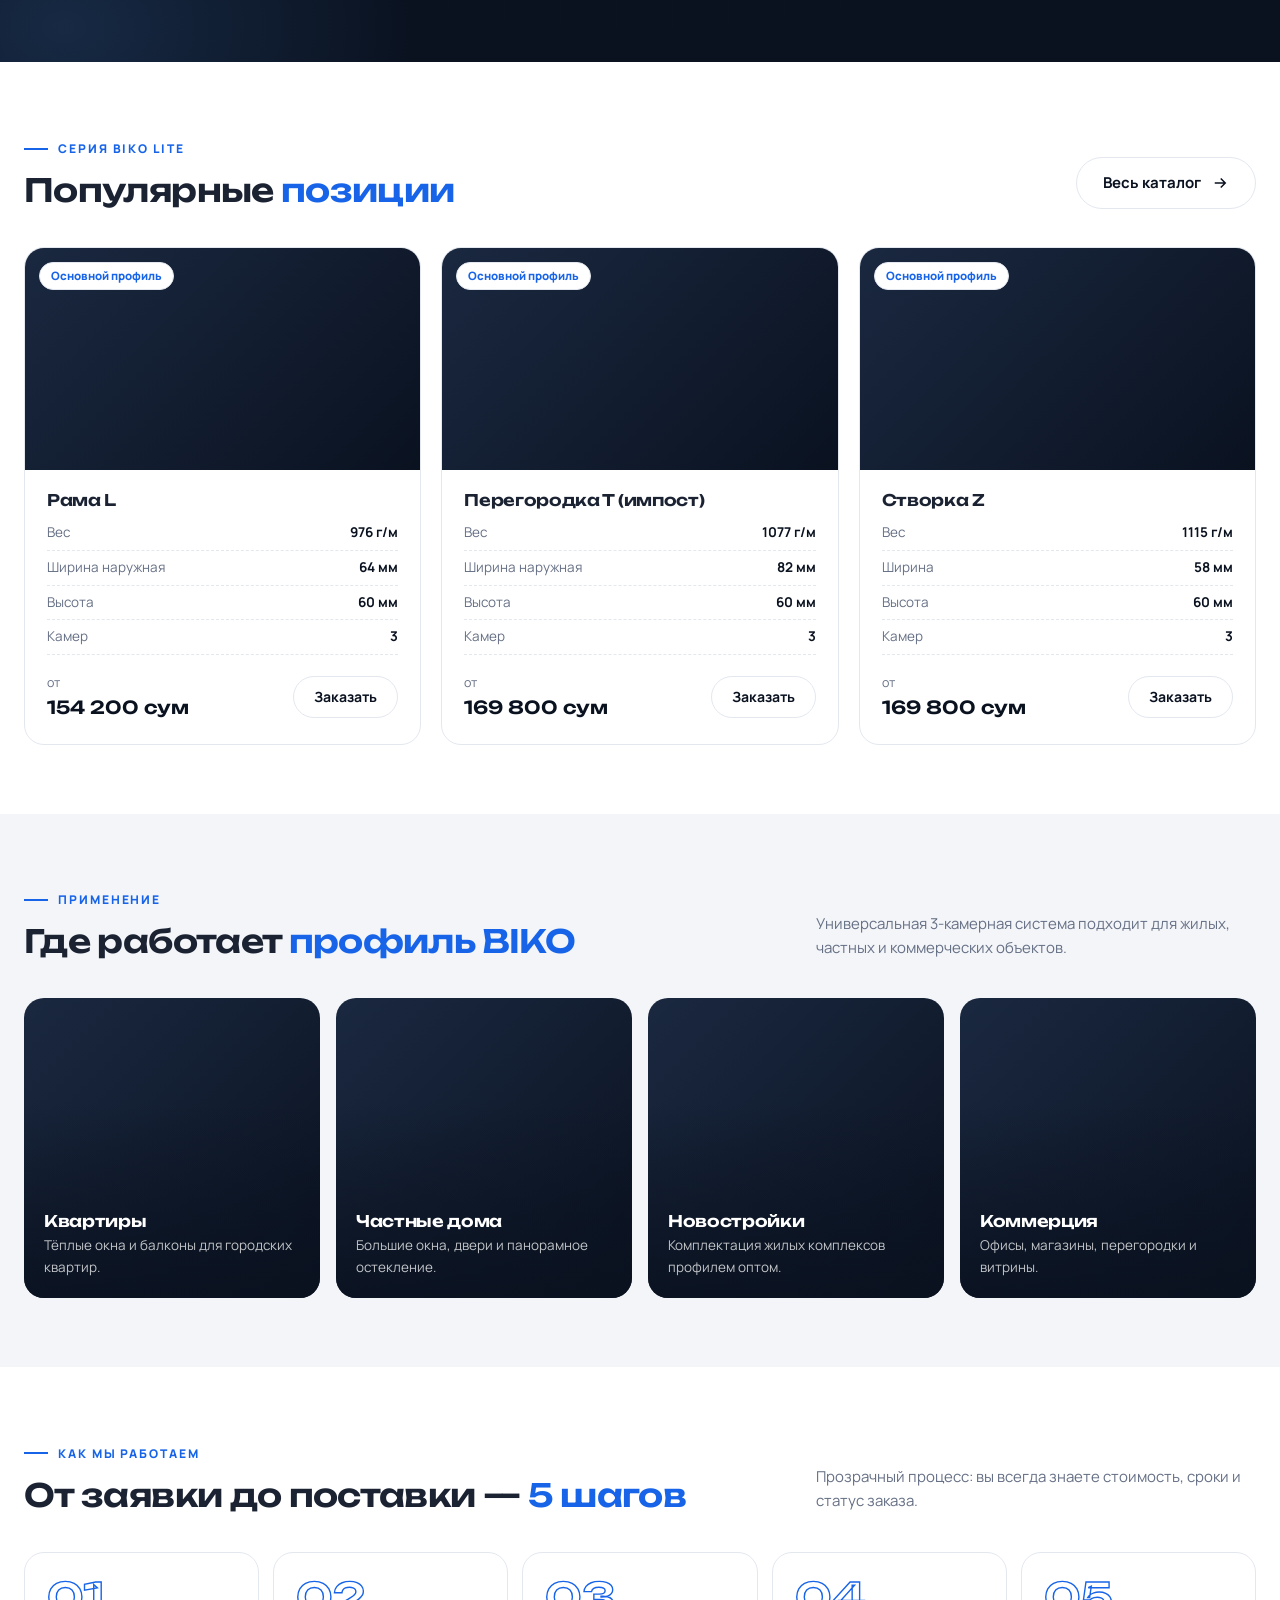
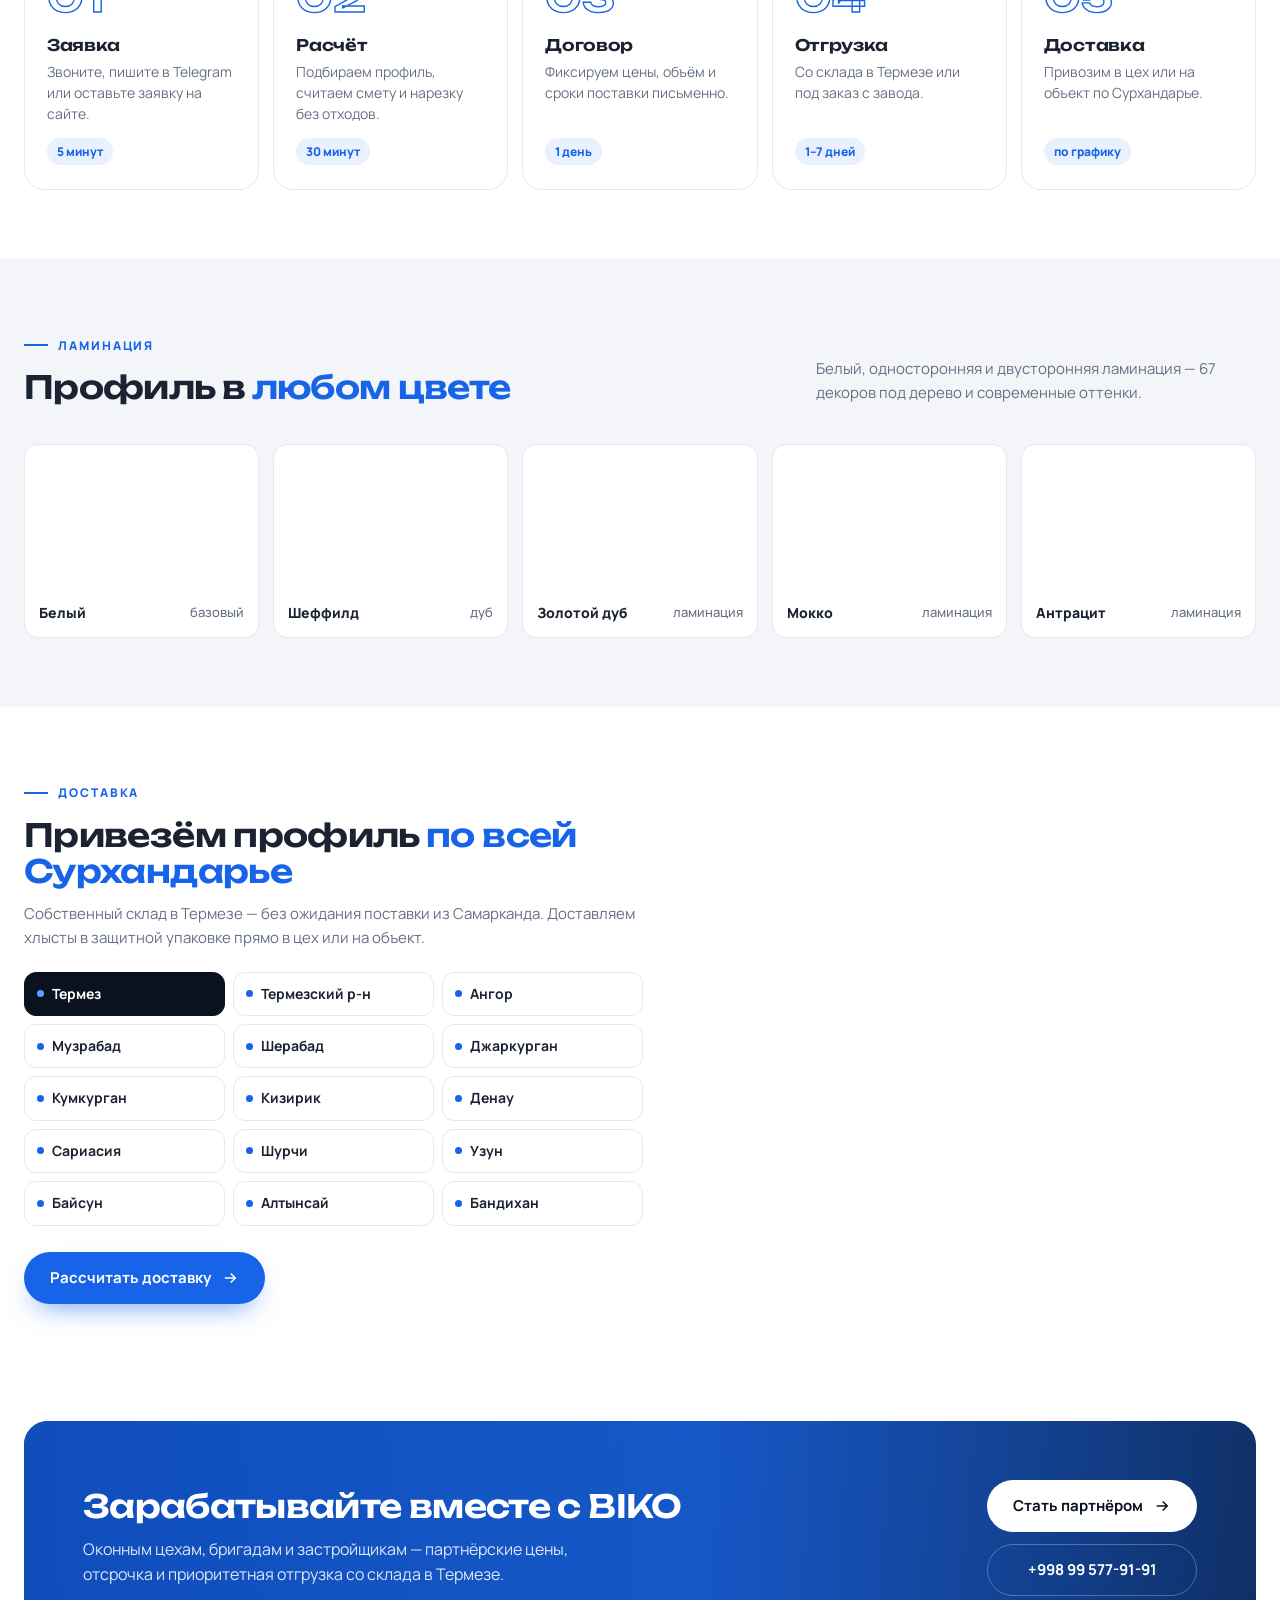
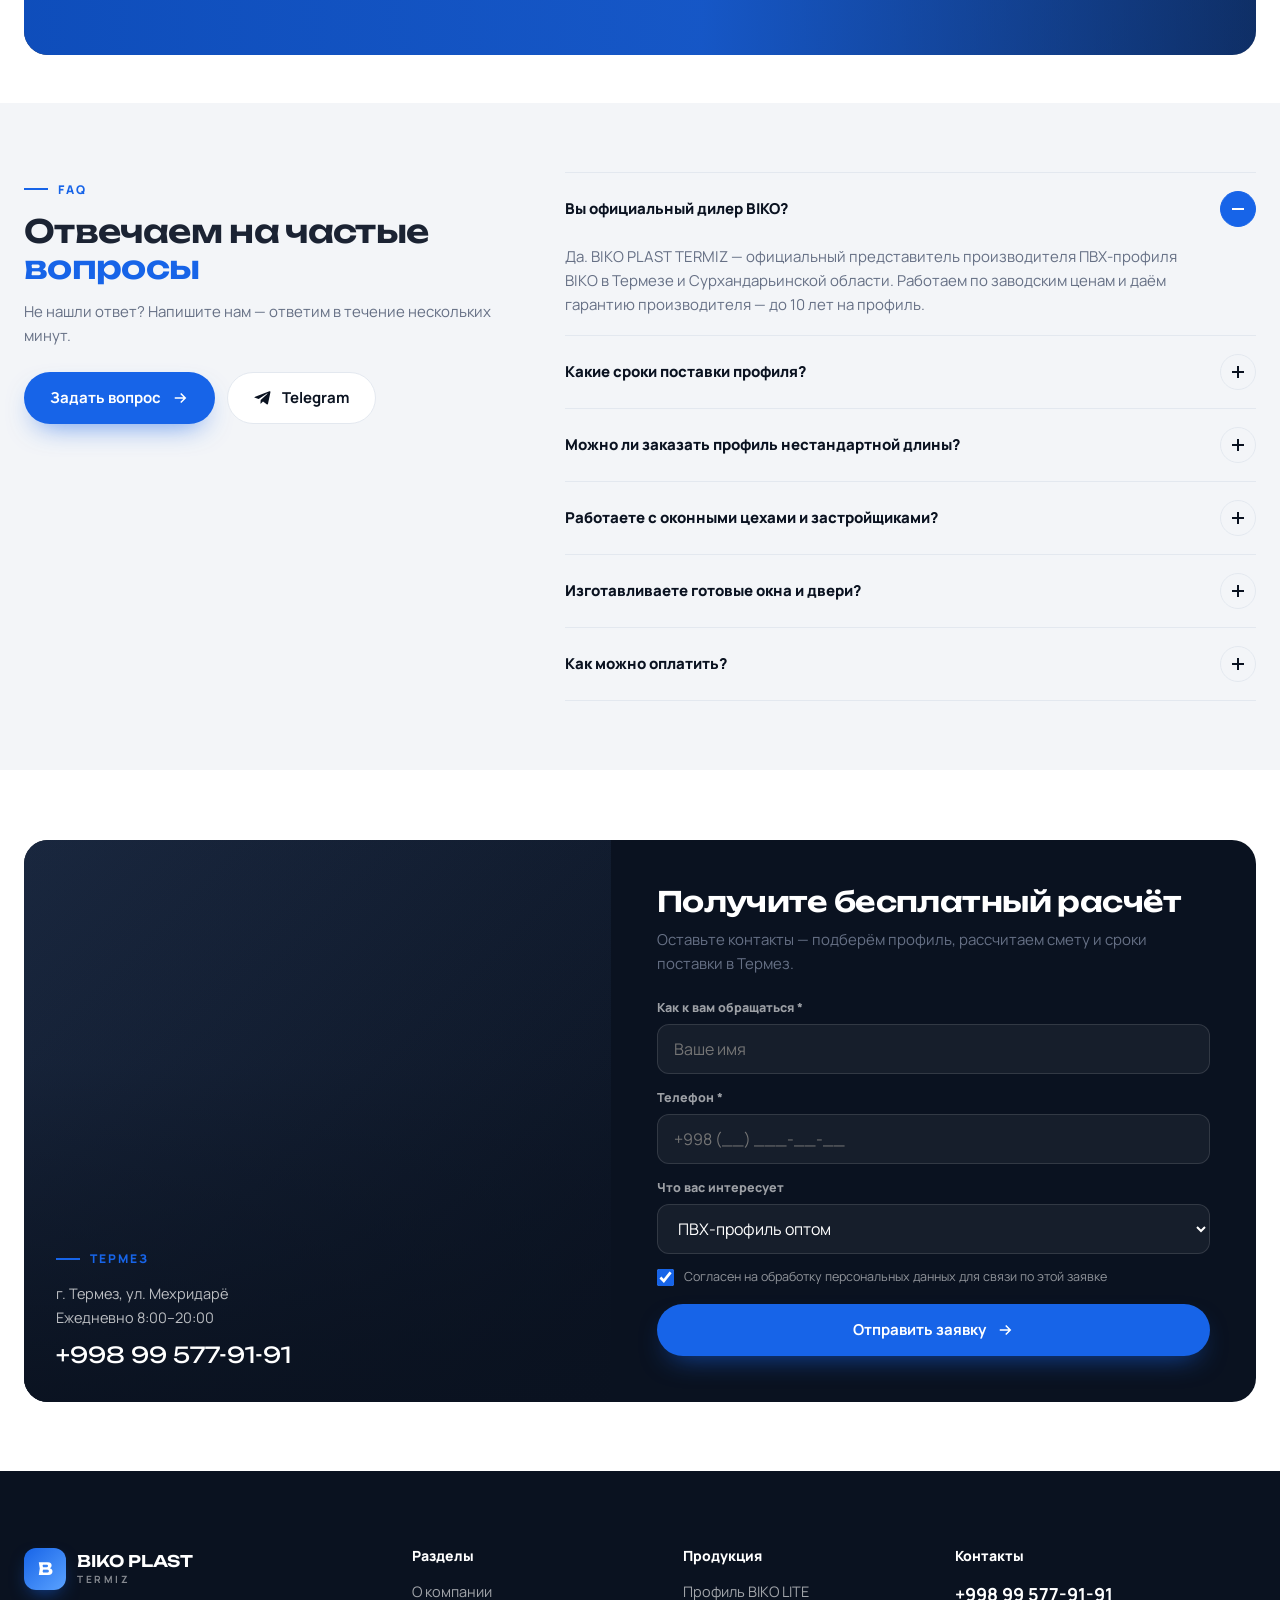
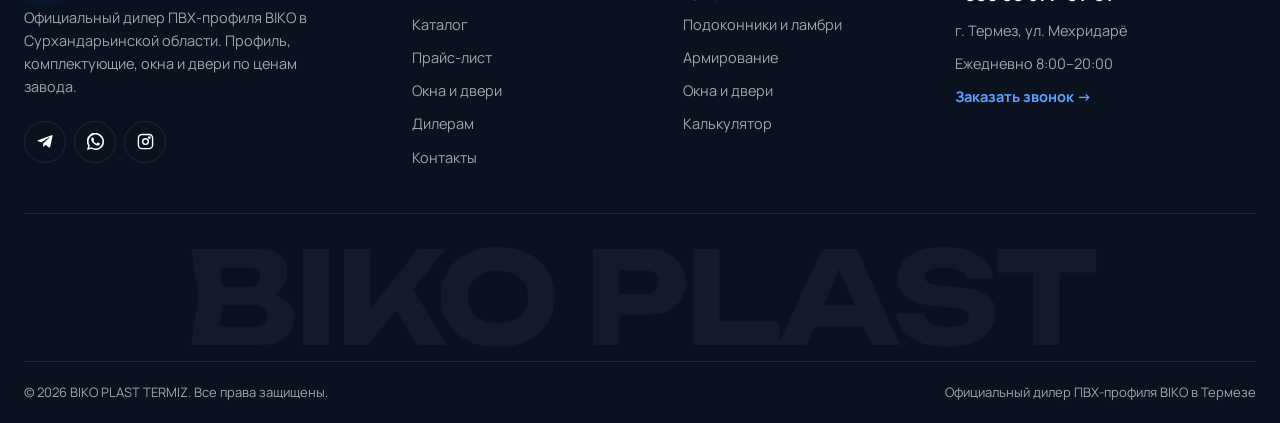
==== commit a4be4ca9: "Add files via upload" ====
--- a/index.html
+++ b/index.html
@@ -75,7 +75,7 @@
 </article></div></div></section><section class="section section--gray"><div class="container">
   <div class="sec-head"><div class="rv"><span class="eyebrow">Применение</span><h2>Где работает <span class="accent">профиль BIKO</span></h2></div><p class="lead rv rv-d1">Универсальная 3-камерная система подходит для жилых, частных и коммерческих объектов.</p></div>
   <div class="uses"><div class="use rv rv-d1"><img src="https://images.unsplash.com/photo-1721932423849-e9033192b190?auto=format&fit=crop&w=1600&q=75" alt="Квартиры" loading="lazy"><div class="use__in"><h3>Квартиры</h3><p>Тёплые окна и балконы для городских квартир.</p></div></div><div class="use rv rv-d2"><img src="https://images.unsplash.com/photo-1650211803854-e7b2e0ce86f9?auto=format&fit=crop&w=1600&q=75" alt="Частные дома" loading="lazy"><div class="use__in"><h3>Частные дома</h3><p>Большие окна, двери и панорамное остекление.</p></div></div><div class="use rv rv-d3"><img src="https://images.unsplash.com/photo-1460317442991-0ec209397118?auto=format&fit=crop&w=1600&q=75" alt="Новостройки" loading="lazy"><div class="use__in"><h3>Новостройки</h3><p>Комплектация жилых комплексов профилем оптом.</p></div></div><div class="use rv rv-d1"><img src="https://images.unsplash.com/photo-1712799430351-8baa17927177?auto=format&fit=crop&w=1600&q=75" alt="Коммерция" loading="lazy"><div class="use__in"><h3>Коммерция</h3><p>Офисы, магазины, перегородки и витрины.</p></div></div></div></div></section><section class="section"><div class="container">
-  <div class="sec-head"><div class="rv"><span class="eyebrow">Как мы работаем</span><h2>От заявки до поставки — <span class="accent">5 шагов</span></h2></div><p class="lead rv rv-d1">Прозрачный процесс: вы всегда знаете стоимость, сроки и статус заказа.</p></div>
+  <div class="sec-head"><div class="rv"><span class="eyebrow">Как мы работаем</span><h2>От заявки до поставки — <span class="accent">5&nbsp;шагов</span></h2></div><p class="lead rv rv-d1">Прозрачный процесс: вы всегда знаете стоимость, сроки и статус заказа.</p></div>
   <div class="steps"><div class="step rv rv-d1"><span class="step__n">01</span><h3>Заявка</h3><p>Звоните, пишите в Telegram или оставьте заявку на сайте.</p><span class="step__time">5 минут</span></div><div class="step rv rv-d2"><span class="step__n">02</span><h3>Расчёт</h3><p>Подбираем профиль, считаем смету и нарезку без отходов.</p><span class="step__time">30 минут</span></div><div class="step rv rv-d3"><span class="step__n">03</span><h3>Договор</h3><p>Фиксируем цены, объём и сроки поставки письменно.</p><span class="step__time">1 день</span></div><div class="step rv rv-d1"><span class="step__n">04</span><h3>Отгрузка</h3><p>Со склада в Термезе или под заказ с завода.</p><span class="step__time">1–7 дней</span></div><div class="step rv rv-d2"><span class="step__n">05</span><h3>Доставка</h3><p>Привозим в цех или на объект по Сурхандарье.</p><span class="step__time">по графику</span></div></div></div></section><section class="section section--gray"><div class="container">
   <div class="sec-head"><div class="rv"><span class="eyebrow">Ламинация</span><h2>Профиль в <span class="accent">любом цвете</span></h2></div><p class="lead rv rv-d1">Белый, односторонняя и двусторонняя ламинация — 67 декоров под дерево и современные оттенки.</p></div>
   <div class="colors"><div class="color rv rv-d1"><div class="color__sw" style="background-image:url(https://sps-biko.uz/wp-content/uploads/2023/05/white.webp)"></div><div class="color__name">Белый<span>базовый</span></div></div><div class="color rv rv-d2"><div class="color__sw" style="background-image:url(https://sps-biko.uz/wp-content/uploads/2023/05/shefild.webp)"></div><div class="color__name">Шеффилд<span>дуб</span></div></div><div class="color rv rv-d3"><div class="color__sw" style="background-image:url(https://sps-biko.uz/wp-content/uploads/2023/05/zolotoy-dub.webp)"></div><div class="color__name">Золотой дуб<span>ламинация</span></div></div><div class="color rv rv-d1"><div class="color__sw" style="background-image:url(https://sps-biko.uz/wp-content/uploads/2023/05/mokko.webp)"></div><div class="color__name">Мокко<span>ламинация</span></div></div><div class="color rv rv-d2"><div class="color__sw" style="background-image:url(https://sps-biko.uz/wp-content/uploads/2023/05/grey.webp)"></div><div class="color__name">Антрацит<span>ламинация</span></div></div></div></div></section><section class="section"><div class="container delivery">
--- a/style.css
+++ b/style.css
@@ -279,7 +279,7 @@
 .product{background:#fff;border:1px solid var(--line);border-radius:var(--radius);overflow:hidden;transition:transform .5s var(--ease),box-shadow .5s,border-color .4s,opacity .4s;display:flex;flex-direction:column}
 .product:hover{transform:translateY(-6px);box-shadow:var(--shadow);border-color:transparent}
 .product__img{aspect-ratio:16/9;background:radial-gradient(circle at 50% 60%,#fff,#EEF2F7);display:grid;place-items:center;padding:18px;position:relative;overflow:hidden}
-.product__img img{max-height:100%;object-fit:contain;mix-blend-mode:multiply;transition:transform .7s var(--ease)}
+.product__img img{position:absolute;inset:16px 24px;width:calc(100% - 48px);height:calc(100% - 32px);object-fit:contain;mix-blend-mode:multiply;transition:transform .7s var(--ease)}
 .product:hover .product__img img{transform:scale(1.07) rotate(-1deg)}
 .product__tag{position:absolute;top:14px;left:14px;background:#fff;border:1px solid var(--line);padding:4px 11px;border-radius:100px;font-size:11.5px;font-weight:800;color:var(--blue)}
 .product__body{padding:20px 22px 22px;display:flex;flex-direction:column;flex:1}
@@ -314,8 +314,8 @@
 .step__n{font-family:var(--head);font-size:40px;font-weight:600;color:transparent;-webkit-text-stroke:1.4px var(--blue);line-height:1;transition:color .4s}
 .step:hover .step__n{color:var(--blue)}
 .step h3{margin:18px 0 6px}
-.step p{color:var(--muted);font-size:14px;line-height:1.5}
-.step__time{margin-top:14px;font-size:12px;font-weight:800;color:var(--blue);background:#E9F1FF;align-self:flex-start;padding:4px 10px;border-radius:100px}
+.step p{color:var(--muted);font-size:14px;line-height:1.5;margin-bottom:14px}
+.step__time{margin-top:auto;font-size:12px;font-weight:800;color:var(--blue);background:#E9F1FF;align-self:flex-start;padding:4px 10px;border-radius:100px}
 
 /* Colors */
 .colors{display:grid;grid-template-columns:repeat(5,1fr);gap:14px}
@@ -335,7 +335,7 @@
 .use__in p{font-size:13.5px;color:rgba(255,255,255,.75);margin-top:4px}
 
 /* Delivery */
-.delivery{display:grid;grid-template-columns:1.1fr 1fr;gap:clamp(32px,4vw,60px);align-items:center}
+.delivery{display:grid;grid-template-columns:1.1fr 1fr;gap:clamp(32px,4vw,60px);align-items:stretch}
 .districts{display:grid;grid-template-columns:repeat(3,1fr);gap:8px;margin:22px 0 26px}
 .districts span{display:flex;align-items:center;gap:8px;padding:10px 12px;border:1px solid var(--line);border-radius:12px;font-size:14px;font-weight:700;background:#fff;transition:border-color .3s,color .3s}
 .districts span::before{content:"";width:7px;height:7px;border-radius:50%;background:var(--blue);flex-shrink:0}
@@ -343,7 +343,8 @@
 .districts span.main::before{background:var(--sky)}
 .districts span:hover{border-color:var(--blue);color:var(--blue)}
 .districts span.main:hover{color:#fff}
-.delivery__media{position:relative;border-radius:var(--radius);overflow:hidden;height:clamp(320px,56vh,460px)}
+.delivery__media{position:relative;border-radius:var(--radius);overflow:hidden;min-height:340px}
+.delivery__media img{position:absolute;inset:0}
 .delivery__media img{width:100%;height:100%;object-fit:cover}
 .delivery__card{position:absolute;left:20px;right:20px;bottom:20px;background:rgba(255,255,255,.94);backdrop-filter:blur(10px);border-radius:16px;padding:18px 20px;display:grid;grid-template-columns:repeat(3,1fr);gap:12px}
 .delivery__card b{font-family:var(--head);font-size:20px;display:block;color:var(--ink)}
@@ -619,10 +620,18 @@
   .hero__dot span{display:none}
   .btn{height:50px;padding:0 22px}
   .btn-row .btn{flex:1 1 100%}
-  .products,.wtypes,.cats,.uses,.brands,.checks,.tiles,.values,.c-grid,.bento,.steps{grid-template-columns:1fr}
-  .b-card--hero{grid-column:auto;min-height:320px}
-  .bento{grid-auto-rows:auto}
-  .b-card{min-height:170px}
+  .products,.wtypes,.cats,.uses,.brands,.checks,.tiles,.values,.c-grid,.steps{grid-template-columns:1fr}
+  .bento{grid-template-columns:1fr 1fr;grid-auto-rows:auto;gap:10px}
+  .b-card--hero{grid-column:span 2;min-height:0}
+  .b-card--hero .in{padding:76px 20px 20px}
+  .b-card{min-height:0;padding:16px}
+  .b-card h3{font-size:14.5px;margin-top:12px}
+  .b-card p{font-size:12.5px}
+  .b-card__ic{width:40px;height:40px}
+  .b-card--accent .num{font-size:30px}
+  .hero__arrows{display:none}
+  .hero__bottom{padding-right:56px}
+  .hero__ctrl{justify-content:flex-start}
   .cat{height:280px}
   .cat__body p{max-height:none;opacity:1}
   .colors{grid-template-columns:repeat(2,1fr)}
